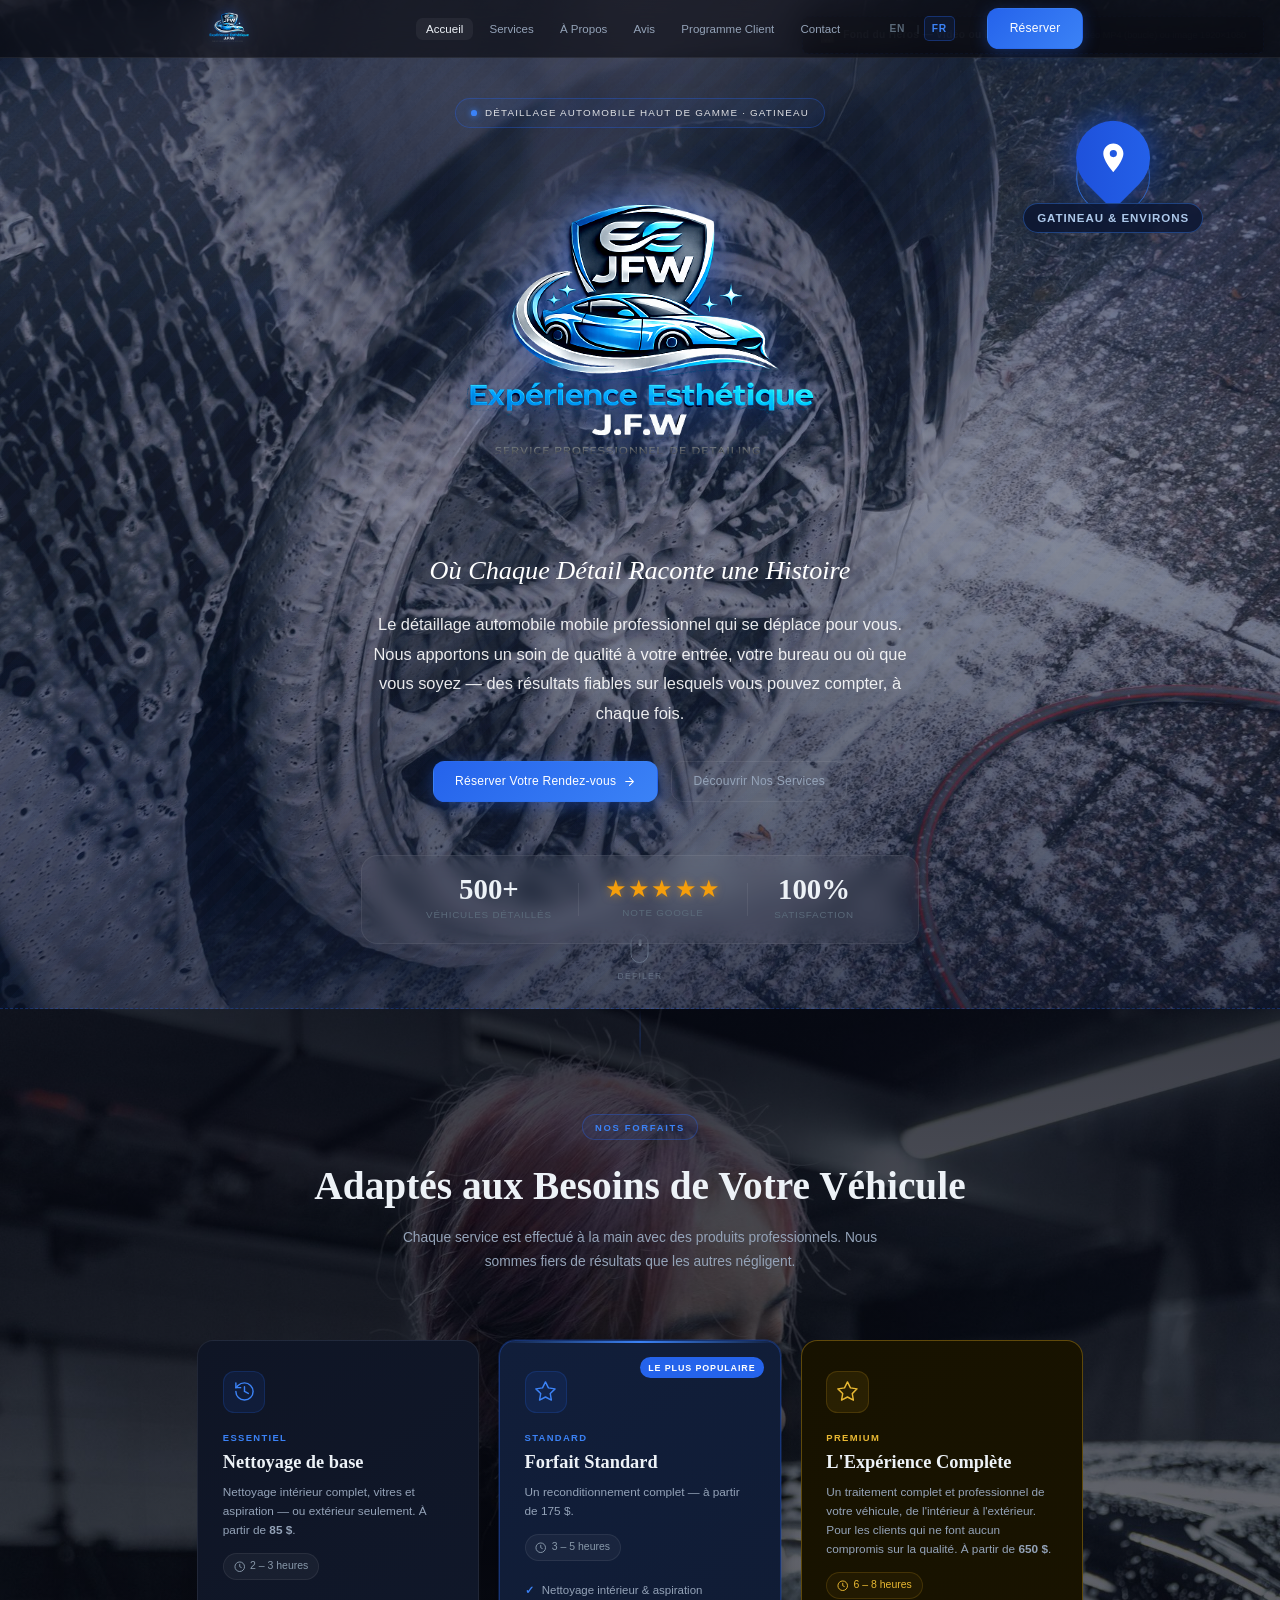
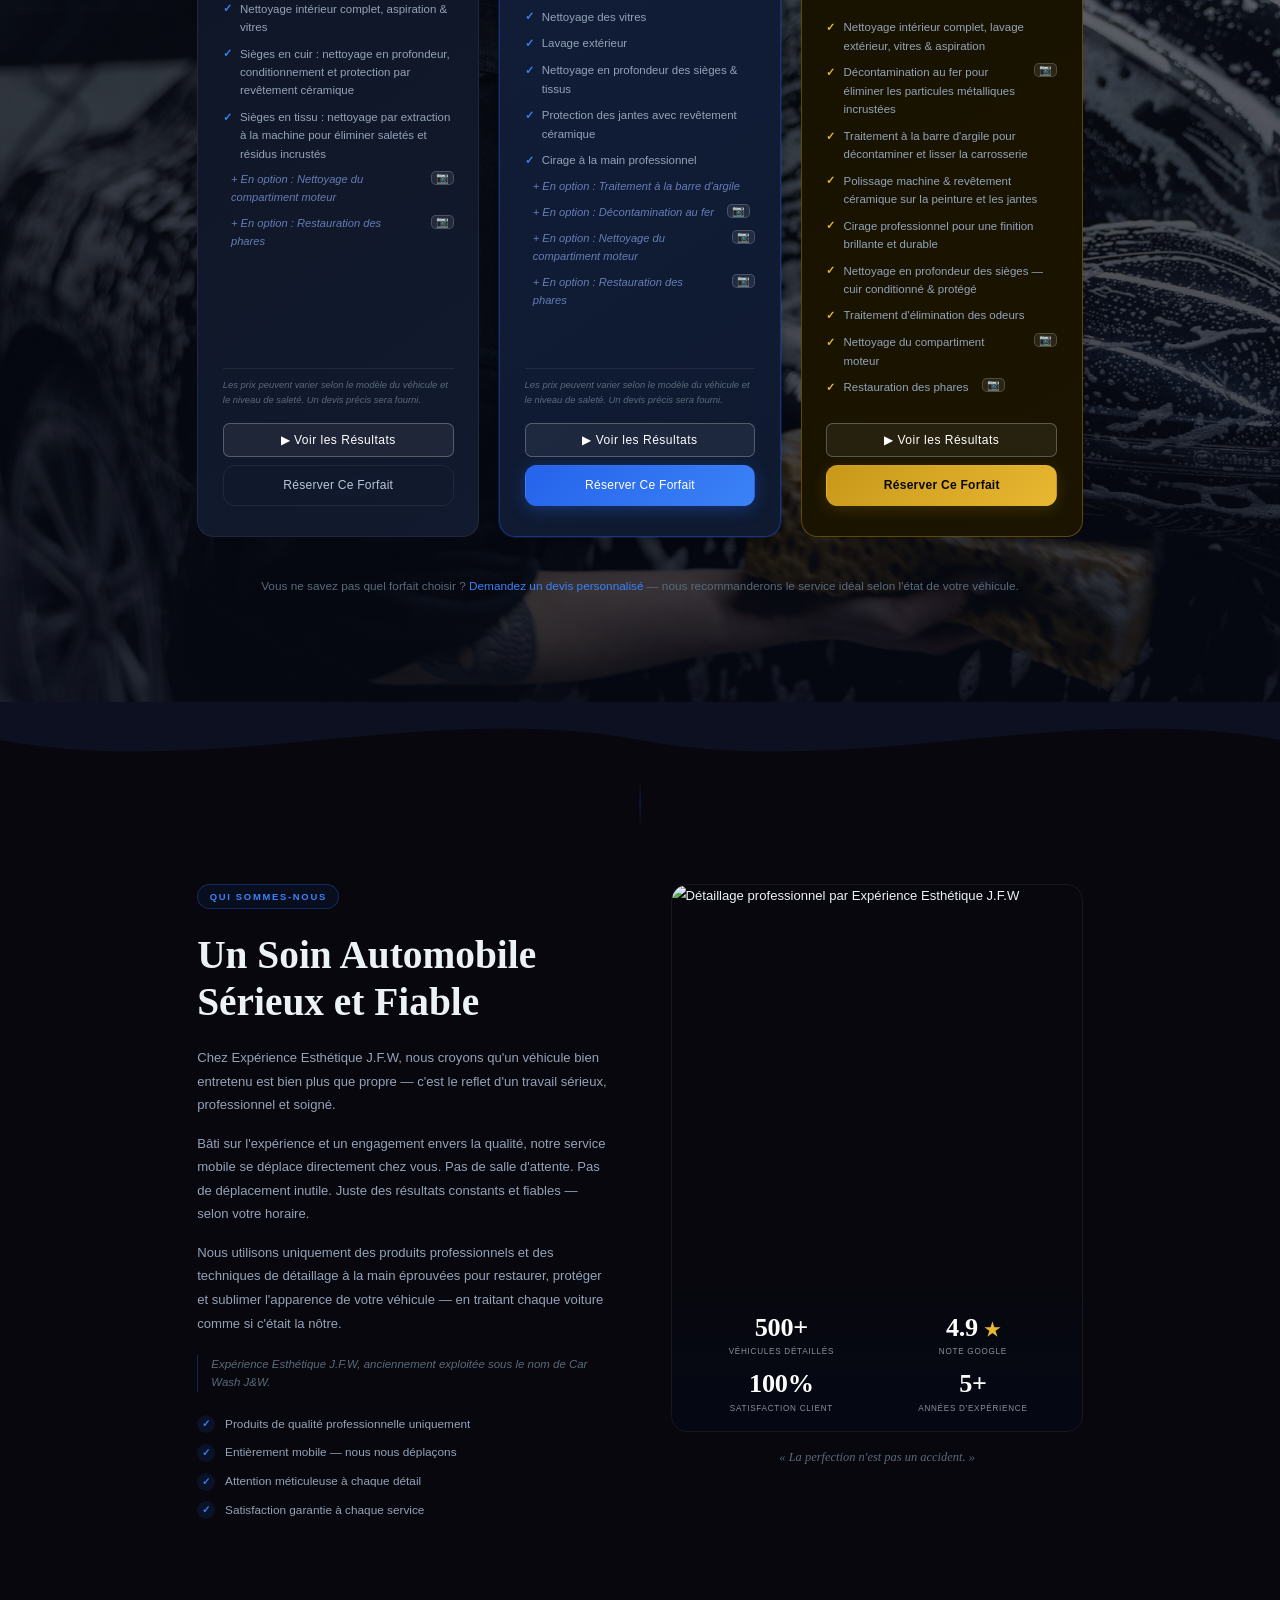
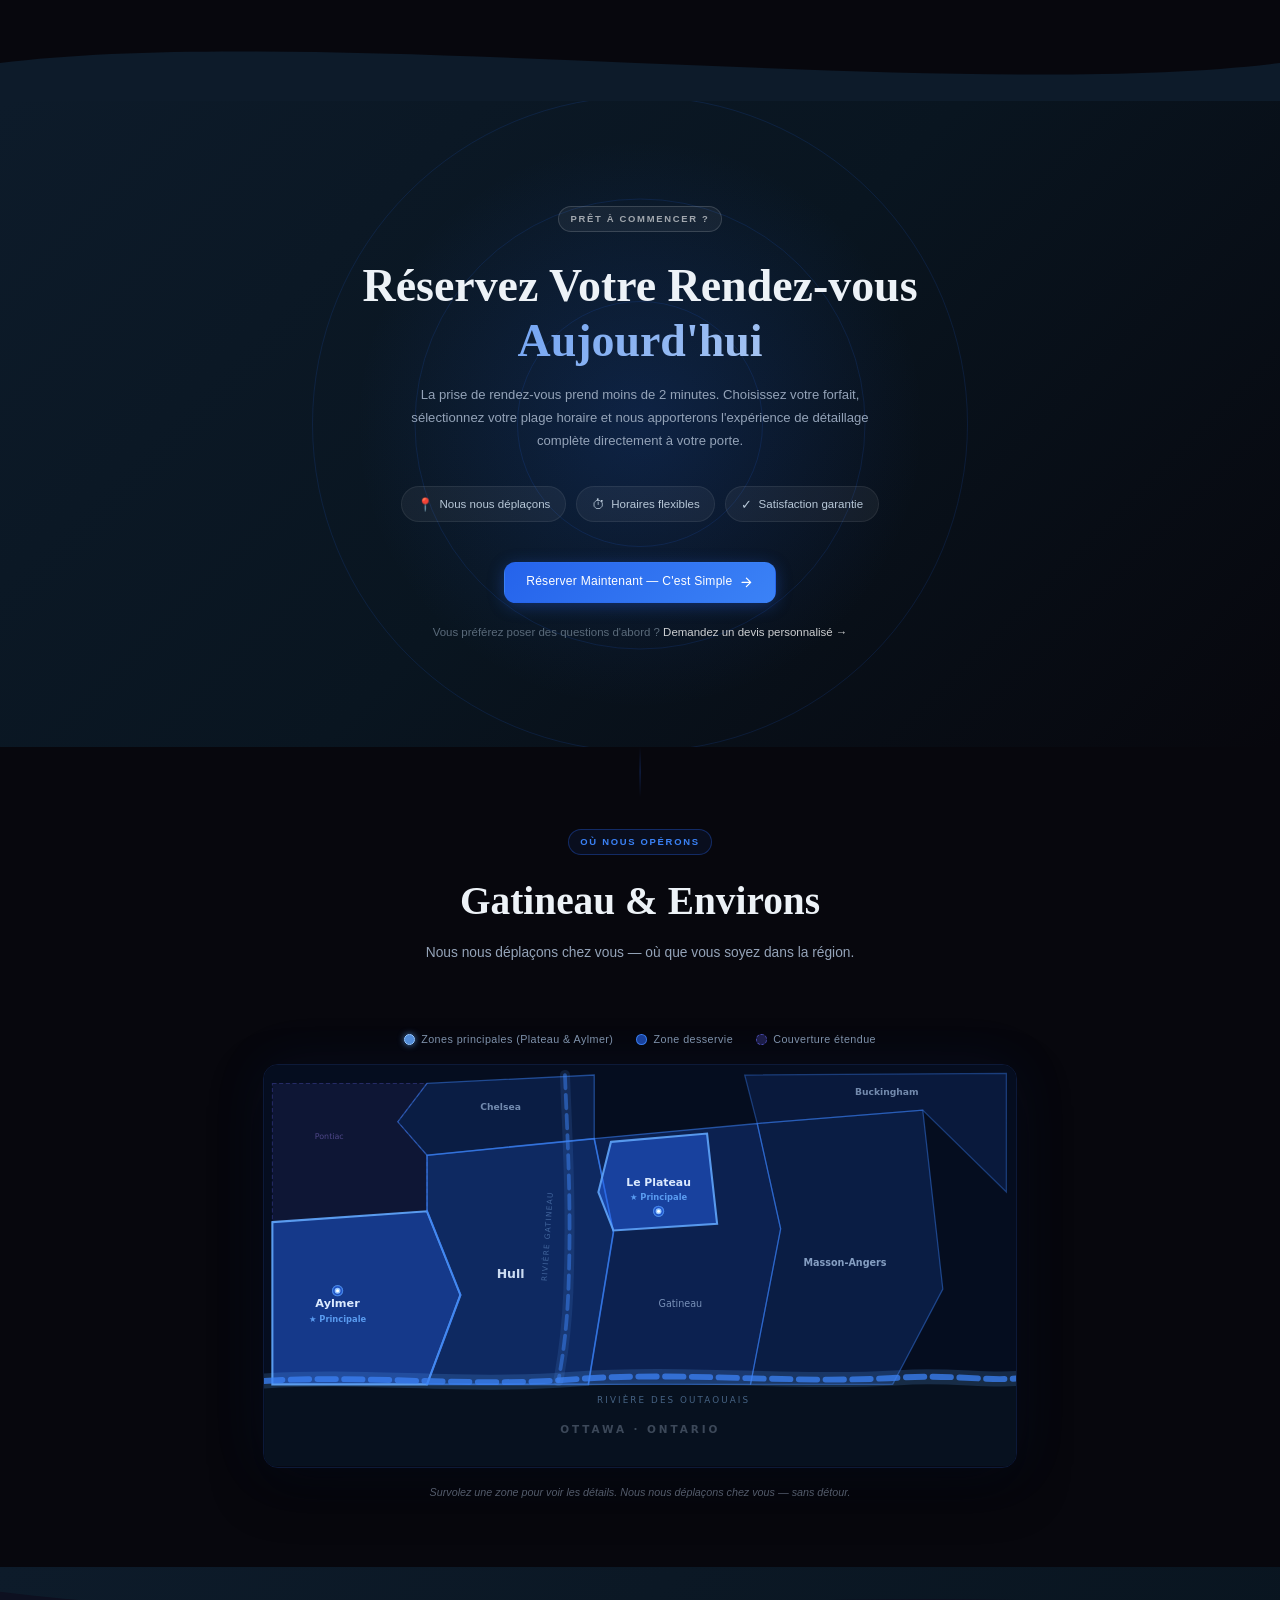
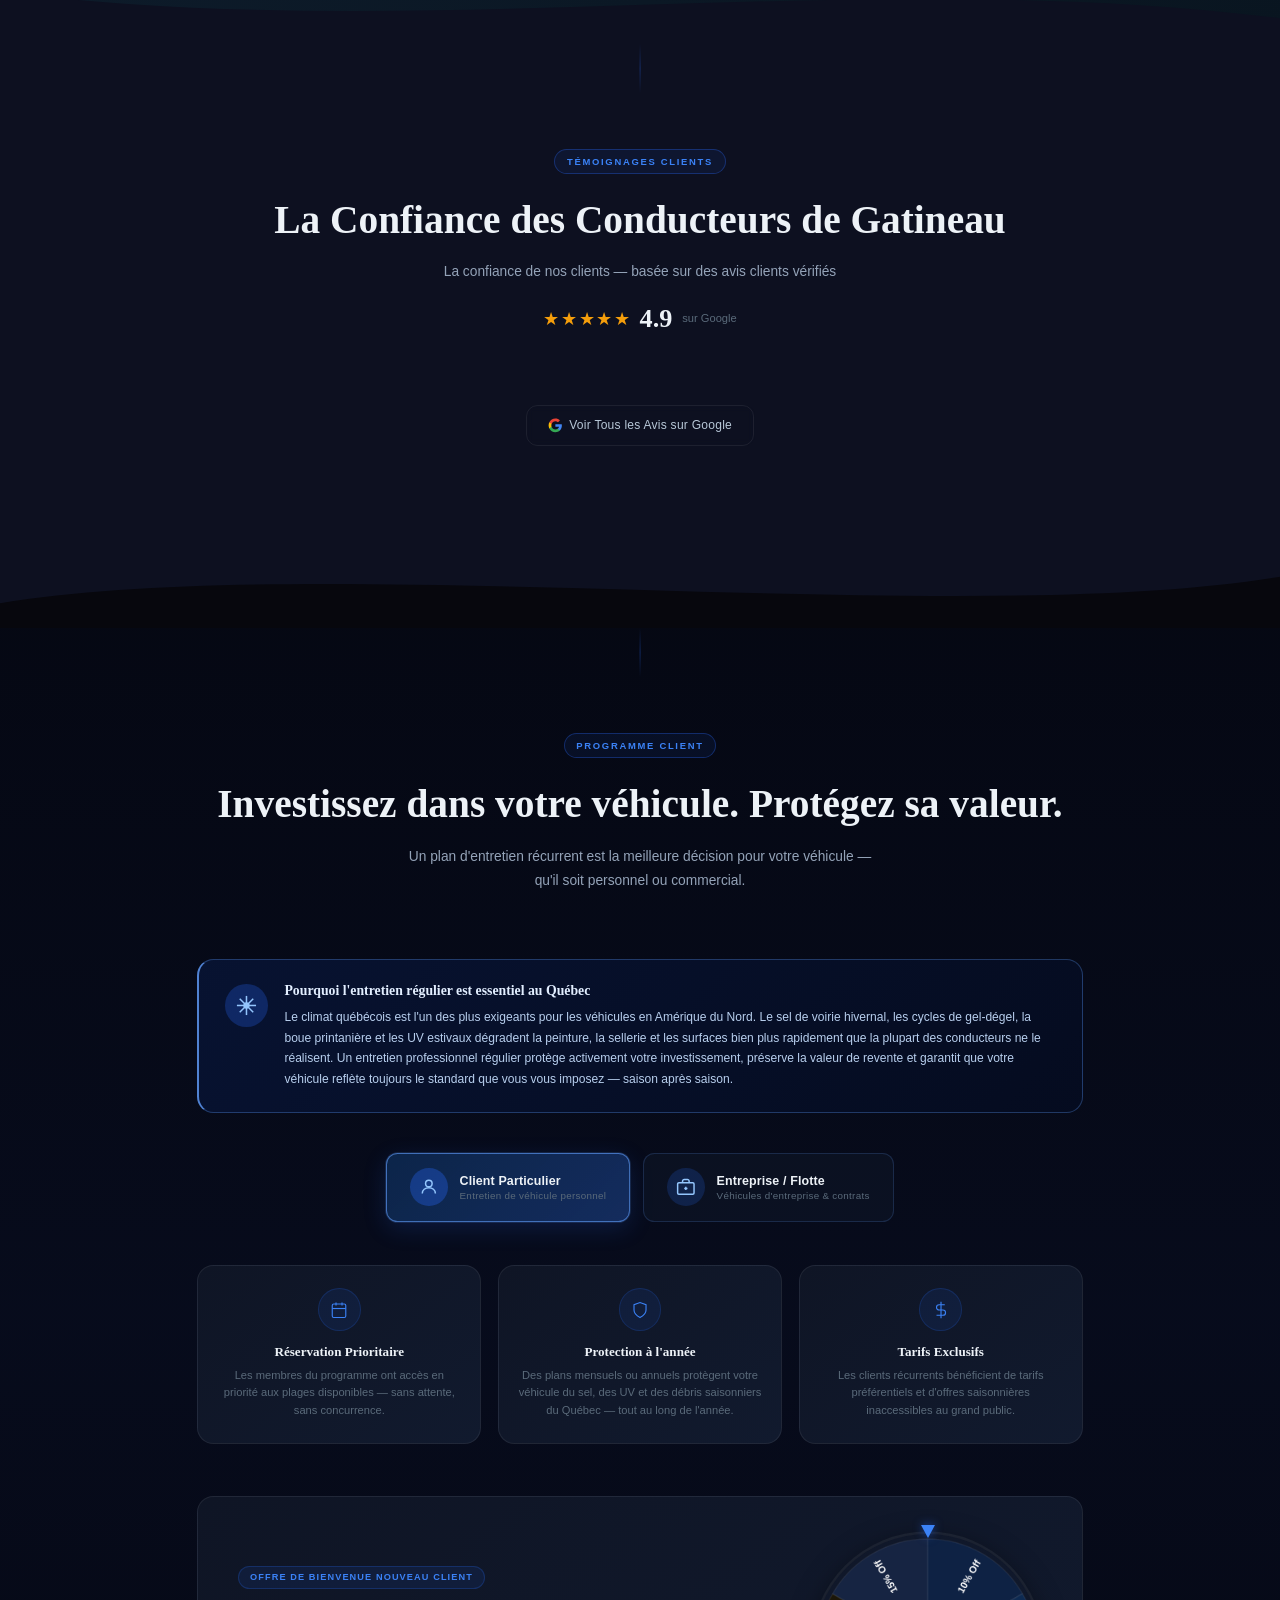
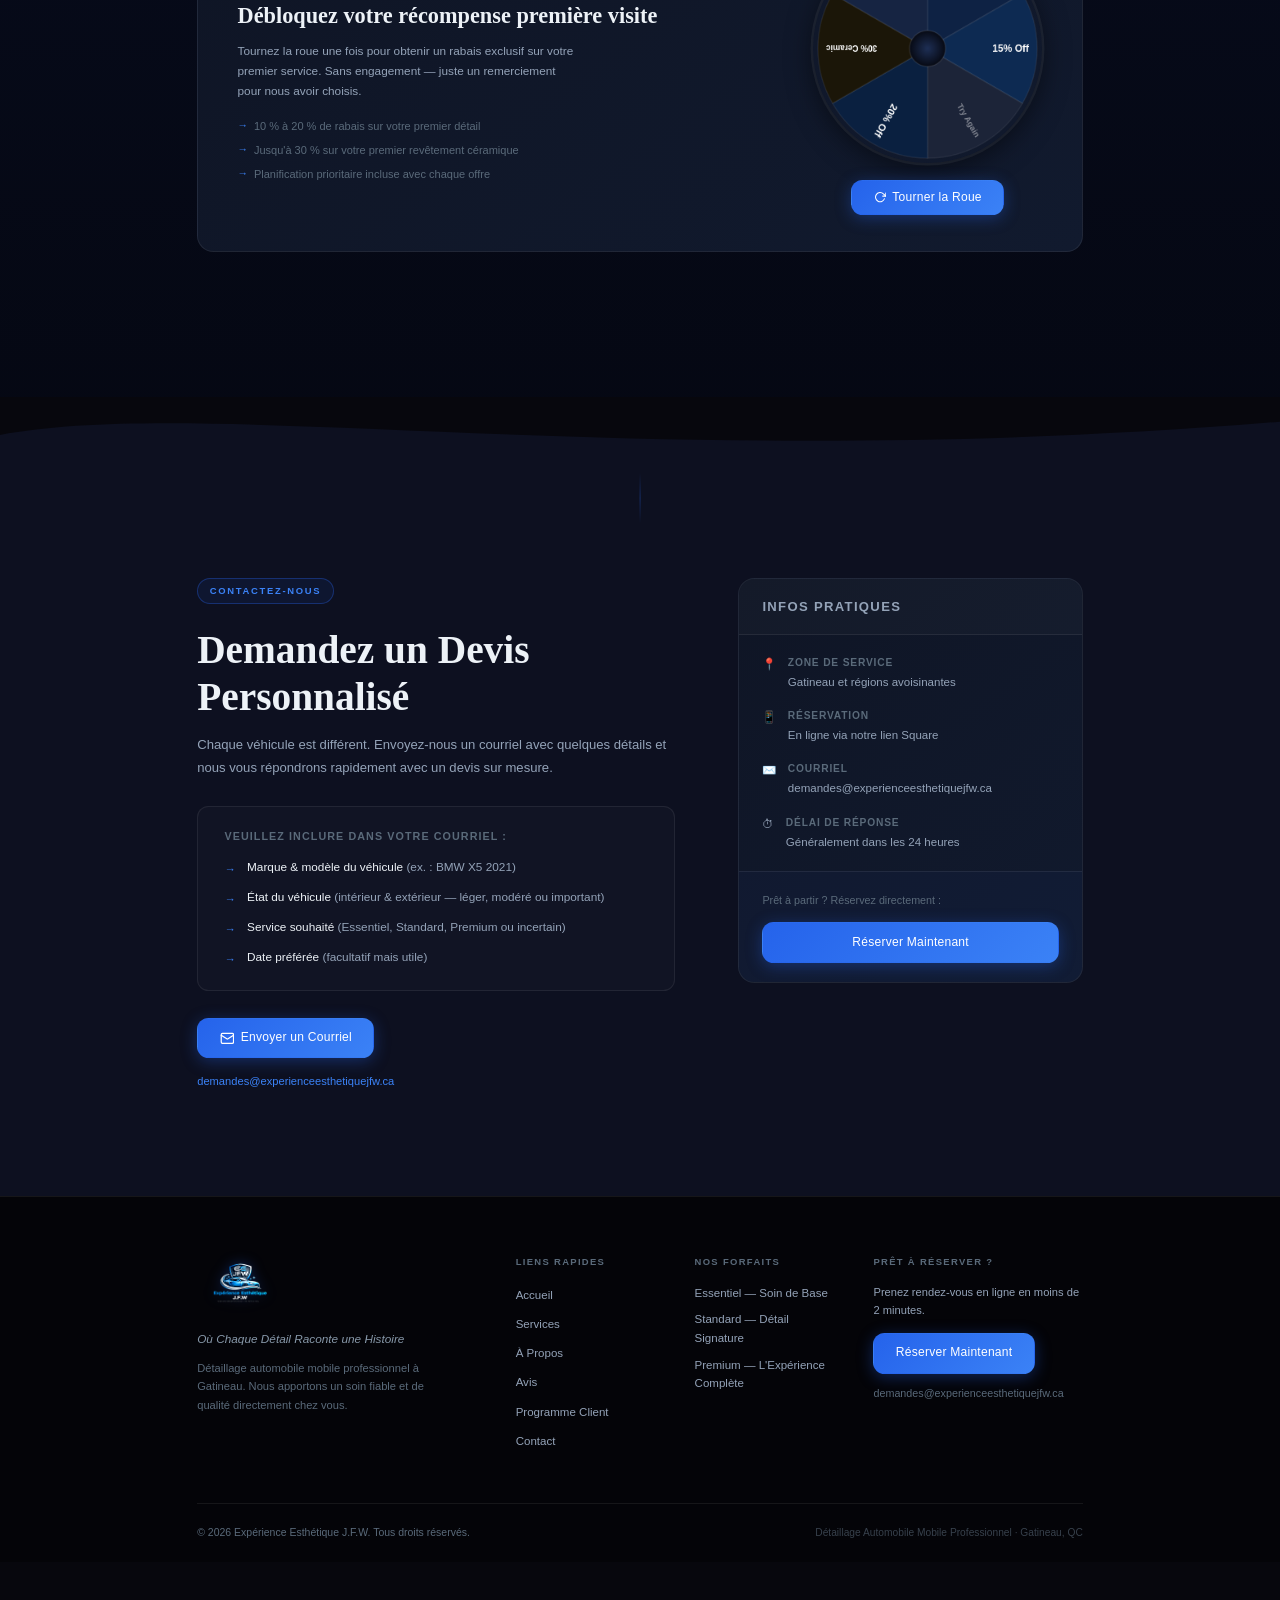
==== fr.html @ 49239dad "Update contact email to demandes@experienceesthetiquejfw.ca + add HSTS header - Replace all instance" ====
<!DOCTYPE html>
<html lang="fr">
<head>
    <meta charset="UTF-8">
    <meta name="viewport" content="width=device-width, initial-scale=1.0">
    <meta name="description" content="Expérience Esthétique J.F.W — Détaillage automobile mobile professionnel à Gatineau. Des services de qualité qui apportent un soin attentif et fiable directement à votre porte.">
    <meta name="keywords" content="détaillage auto, détaillage mobile, détaillage automobile professionnel, Gatineau, lave-auto, revêtement céramique, correction de peinture">
    <meta name="author" content="Expérience Esthétique J.F.W">
    <meta property="og:title" content="Expérience Esthétique J.F.W | Détaillage Automobile Mobile Professionnel">
    <meta property="og:description" content="Détaillage automobile mobile professionnel qui se déplace pour vous. Un soin fiable et de qualité à Gatineau — la confiance de vos voisins.">
    <meta property="og:type" content="website">
    <meta property="og:locale" content="fr_CA">
    <title>Expérience Esthétique J.F.W | Détaillage Automobile Mobile Professionnel</title>
    <meta http-equiv="Content-Security-Policy" content="
        default-src 'self';
        script-src 'self';
        style-src 'self' 'unsafe-inline' https://fonts.googleapis.com;
        font-src 'self' https://fonts.gstatic.com;
        img-src 'self' https://images.pexels.com data: blob:;
        media-src 'none';
        connect-src 'none';
        frame-src https://iframe.mediadelivery.net;
        object-src 'none';
        base-uri 'self';
        form-action 'none';
    ">
    <link rel="preconnect" href="https://fonts.googleapis.com">
    <link rel="preconnect" href="https://fonts.gstatic.com" crossorigin>
    <link href="https://fonts.googleapis.com/css2?family=Playfair+Display:ital,wght@0,400;0,500;0,600;0,700;1,400&family=Inter:wght@300;400;500;600&display=swap" rel="stylesheet">
    <link rel="stylesheet" href="styles.css">
</head>
<body>

    <!-- ===================== NAVIGATION ===================== -->
    <nav class="navbar" id="navbar">
        <div class="nav-container">

            <a href="#accueil" class="nav-logo" aria-label="Expérience Esthétique J.F.W — Accueil">
                <img src="logo.png" alt="Logo Expérience Esthétique J.F.W" class="nav-logo-img" />
            </a>

            <ul class="nav-links" id="navLinks" role="navigation" aria-label="Navigation principale">
                <li><a href="#accueil">Accueil</a></li>
                <li><a href="#services">Services</a></li>
                <li><a href="#apropos">À Propos</a></li>
                <li><a href="#avis">Avis</a></li>
                <li><a href="#recompenses">Programme Client</a></li>
                <li><a href="#contact">Contact</a></li>
            </ul>

            <!-- Language Switcher -->
            <div class="lang-switcher">
                <a href="index.html" class="lang-btn">EN</a>
                <span class="lang-divider">|</span>
                <a href="fr.html" class="lang-btn lang-btn--active">FR</a>
            </div>

            <a href="https://book.squareup.com/appointments/rt2mwcl48owbr6/location/LXNHQYMYA4GEH"
               target="_blank" rel="noopener noreferrer"
               class="btn btn-primary btn-sm nav-book-btn">Réserver</a>

            <button class="nav-toggle" id="navToggle" aria-label="Ouvrir le menu" aria-expanded="false">
                <span class="hamburger-line"></span>
                <span class="hamburger-line"></span>
                <span class="hamburger-line"></span>
            </button>
        </div>

        <div class="mobile-menu" id="mobileMenu" aria-hidden="true">
            <ul>
                <li><a href="#accueil" class="mobile-link">Accueil</a></li>
                <li><a href="#services" class="mobile-link">Services</a></li>
                <li><a href="#apropos" class="mobile-link">À Propos</a></li>
                <li><a href="#avis" class="mobile-link">Avis</a></li>
                <li><a href="#recompenses" class="mobile-link">Programme Client</a></li>
                <li><a href="#contact" class="mobile-link">Contact</a></li>
            </ul>
            <div class="mobile-lang">
                <a href="index.html" class="lang-btn">EN</a>
                <span class="lang-divider">|</span>
                <a href="fr.html" class="lang-btn lang-btn--active">FR</a>
            </div>
            <a href="https://book.squareup.com/appointments/rt2mwcl48owbr6/location/LXNHQYMYA4GEH"
               target="_blank" rel="noopener noreferrer"
               class="btn btn-primary mobile-book-btn">Réserver Maintenant</a>
        </div>
    </nav>


    <!-- ===================== HERO ===================== -->
    <section id="accueil" class="hero" aria-label="Section principale">

        <div class="hero-bg" aria-hidden="true">
            <video class="hero-video-bg" autoplay muted loop playsinline>
                <source src="background.MOV" type="video/mp4">
            </video>
            <div class="hero-video-overlay"></div>
            <div class="hero-glow hero-glow-1"></div>
            <div class="hero-glow hero-glow-2"></div>
            <div class="water-caustic"></div>
        </div>

        <!-- Bulles d'avis flottantes dans les coins du héros -->
        <div class="review-bubbles-arena" id="reviewBubblesArena" aria-hidden="true"></div>

        <!-- Épingle de localisation interactive — zone de service -->
        <a href="#zone-service" class="hero-location-pin" aria-label="Voir notre zone de service">
            <div class="pin-pulse-ring pin-pulse-1"></div>
            <div class="pin-pulse-ring pin-pulse-2"></div>
            <div class="pin-body">
                <svg xmlns="http://www.w3.org/2000/svg" viewBox="0 0 24 24" fill="currentColor" aria-hidden="true">
                    <path d="M12 2C8.13 2 5 5.13 5 9c0 5.25 7 13 7 13s7-7.75 7-13c0-3.87-3.13-7-7-7zm0 9.5A2.5 2.5 0 1 1 12 6.5a2.5 2.5 0 0 1 0 5z"/>
                </svg>
            </div>
            <div class="pin-label">Gatineau &amp; environs</div>
        </a>

        <div class="hero-content container">

            <div class="hero-badge animate-fade-up" data-delay="0">
                <span class="badge-pulse"></span>
                Détaillage Automobile Haut de Gamme · Gatineau
            </div>

            <div class="hero-logo animate-fade-up" data-delay="50">
                <img src="logo.png" alt="Expérience Esthétique J.F.W" class="hero-logo-img" />
            </div>

            <p class="hero-tagline animate-fade-up" data-delay="200">
                Où Chaque Détail Raconte une Histoire
            </p>

            <p class="hero-description animate-fade-up" data-delay="300">
                Le détaillage automobile mobile professionnel qui se déplace pour vous. Nous apportons
                un soin de qualité à votre entrée, votre bureau ou où que vous soyez —
                des résultats fiables sur lesquels vous pouvez compter, à chaque fois.
            </p>

            <div class="hero-actions animate-fade-up" data-delay="400">
                <a href="https://book.squareup.com/appointments/rt2mwcl48owbr6/location/LXNHQYMYA4GEH"
                   target="_blank" rel="noopener noreferrer"
                   class="btn btn-primary btn-lg ripple-btn">
                    Réserver Votre Rendez-vous
                    <svg class="btn-icon" xmlns="http://www.w3.org/2000/svg" width="16" height="16" viewBox="0 0 24 24" fill="none" stroke="currentColor" stroke-width="2" stroke-linecap="round" stroke-linejoin="round" aria-hidden="true"><path d="M5 12h14M12 5l7 7-7 7"/></svg>
                </a>
                <a href="#services" class="btn btn-ghost btn-lg">Découvrir Nos Services</a>
            </div>

            <div class="hero-stats">
                <div class="stat-item">
                    <span class="stat-number">500+</span>
                    <span class="stat-label">Véhicules Détaillés</span>
                </div>
                <div class="stat-divider" aria-hidden="true"></div>
                <div class="stat-item">
                    <span class="stat-stars-row" aria-label="5 étoiles sur 5">★★★★★</span>
                    <span class="stat-label">Note Google</span>
                </div>
                <div class="stat-divider" aria-hidden="true"></div>
                <div class="stat-item">
                    <span class="stat-number">100%</span>
                    <span class="stat-label">Satisfaction</span>
                </div>
            </div>
        </div>

        <!-- EMPLACEMENT MÉDIA 1 — Vidéo / Image de fond du héros -->
        <div class="media-slot media-slot--hero-bg">
            <div class="media-slot-inner">
                <span class="ms-icon">🎬</span>
                <span class="ms-title">Fond du Héros — Vidéo ou Photo</span>
                <span class="ms-spec">Plein écran · Vidéo MP4 (boucle) ou image 1920×1080</span>
                <span class="ms-hint">S'affichera derrière le logo et le texte avec un voile sombre</span>
            </div>
        </div>

        <div class="hero-waves" aria-hidden="true">
            <div class="wave wave-back"></div>
            <div class="wave wave-mid"></div>
            <div class="wave wave-front"></div>
        </div>

        <div class="scroll-indicator" aria-hidden="true">
            <div class="scroll-mouse"><div class="scroll-wheel"></div></div>
            <span class="scroll-label">Défiler</span>
        </div>
    </section>


    <!-- ===================== SERVICES ===================== -->
    <section id="services" class="section services" aria-label="Forfaits de services">

        <div class="container">

            <div class="section-header scroll-reveal">
                <span class="section-label">Nos Forfaits</span>
                <h2 class="section-title">Adaptés aux Besoins de Votre Véhicule</h2>
                <p class="section-subtitle">
                    Chaque service est effectué à la main avec des produits professionnels.
                    Nous sommes fiers de résultats que les autres négligent.
                </p>
            </div>

            <div class="services-grid">

                <!-- ESSENTIEL -->
                <article class="service-card scroll-reveal" data-delay="0">
                    <div class="card-water-shimmer" aria-hidden="true"></div>
                    <div class="card-icon">
                        <svg xmlns="http://www.w3.org/2000/svg" width="28" height="28" viewBox="0 0 24 24" fill="none" stroke="currentColor" stroke-width="1.5" stroke-linecap="round" stroke-linejoin="round"><path d="M3 12a9 9 0 1 0 9-9 9.75 9.75 0 0 0-6.74 2.74L3 8"/><path d="M3 3v5h5"/><path d="M12 7v5l4 2"/></svg>
                    </div>
                    <div class="card-tier">Essentiel</div>
                    <h3 class="card-title">Nettoyage de base</h3>
                    <p class="card-description">Nettoyage intérieur complet, vitres et aspiration — ou extérieur seulement. À partir de <strong>85 $</strong>.</p>
                    <div class="card-time">
                        <svg xmlns="http://www.w3.org/2000/svg" width="14" height="14" viewBox="0 0 24 24" fill="none" stroke="currentColor" stroke-width="2"><circle cx="12" cy="12" r="10"/><polyline points="12,6 12,12 16,14"/></svg>
                        2 – 3 heures
                    </div>
                    <ul class="card-features">
                        <li>Nettoyage intérieur complet, aspiration &amp; vitres</li>
                        <li>Sièges en cuir : nettoyage en profondeur, conditionnement et protection par revêtement céramique</li>
                        <li>Sièges en tissu : nettoyage par extraction à la machine pour éliminer saletés et résidus incrustés</li>
                        <li class="optional">+ En option : Nettoyage du compartiment moteur <button class="result-peek" data-video="engine bay file.mp4" title="Voir le résultat">&#128247;</button></li>
                        <li class="optional">+ En option : Restauration des phares <button class="result-peek" data-video="headlights.mp4" title="Voir le résultat">&#128247;</button></li>
                    </ul>
                    <p class="card-price-note">Les prix peuvent varier selon le modèle du véhicule et le niveau de saleté. Un devis précis sera fourni.</p>
                    <button class="btn btn-watch btn-full" data-video="0412.mp4">&#9654; Voir les Résultats</button>
                    <a href="https://book.squareup.com/appointments/rt2mwcl48owbr6/location/LXNHQYMYA4GEH/services/PVGIYXN5BGNXJH3NQAIAIZFD"
                       target="_blank" rel="noopener noreferrer"
                       class="btn btn-outline btn-full ripple-btn">Réserver Ce Forfait</a>
                </article>

                <!-- SIGNATURE (vedette) -->
                <article class="service-card service-card--featured scroll-reveal" data-delay="100">
                    <div class="card-water-shimmer" aria-hidden="true"></div>
                    <div class="card-badge">Le Plus Populaire</div>
                    <div class="card-icon">
                        <svg xmlns="http://www.w3.org/2000/svg" width="28" height="28" viewBox="0 0 24 24" fill="none" stroke="currentColor" stroke-width="1.5" stroke-linecap="round" stroke-linejoin="round"><polygon points="12,2 15.09,8.26 22,9.27 17,14.14 18.18,21.02 12,17.77 5.82,21.02 7,14.14 2,9.27 8.91,8.26"/></svg>
                    </div>
                    <div class="card-tier">Standard</div>
                    <h3 class="card-title">Forfait Standard</h3>
                    <p class="card-description">Un reconditionnement complet — à partir de 175 $.</p>
                    <div class="card-time">
                        <svg xmlns="http://www.w3.org/2000/svg" width="14" height="14" viewBox="0 0 24 24" fill="none" stroke="currentColor" stroke-width="2"><circle cx="12" cy="12" r="10"/><polyline points="12,6 12,12 16,14"/></svg>
                        3 – 5 heures
                    </div>
                    <ul class="card-features">
                        <li>Nettoyage intérieur &amp; aspiration</li>
                        <li>Nettoyage des vitres</li>
                        <li>Lavage extérieur</li>
                        <li>Nettoyage en profondeur des sièges &amp; tissus</li>
                        <li>Protection des jantes avec revêtement céramique</li>
                        <li>Cirage à la main professionnel</li>
                        <li class="optional">+ En option : Traitement à la barre d'argile</li>
                        <li class="optional">+ En option : Décontamination au fer <button class="result-peek" data-video="iron decontamination .mp4" title="Voir le résultat">&#128247;</button></li>
                        <li class="optional">+ En option : Nettoyage du compartiment moteur <button class="result-peek" data-video="engine bay file.mp4" title="Voir le résultat">&#128247;</button></li>
                        <li class="optional">+ En option : Restauration des phares <button class="result-peek" data-video="headlights.mp4" title="Voir le résultat">&#128247;</button></li>
                    </ul>
                    <p class="card-price-note">Les prix peuvent varier selon le modèle du véhicule et le niveau de saleté. Un devis précis sera fourni.</p>
                    <button class="btn btn-watch btn-full" data-video="standard package.mov">&#9654; Voir les Résultats</button>
                    <a href="https://book.squareup.com/appointments/rt2mwcl48owbr6/location/LXNHQYMYA4GEH/services/YRAMB7QCHBLBIU35DCFCDO5L"
                       target="_blank" rel="noopener noreferrer"
                       class="btn btn-primary btn-full ripple-btn">Réserver Ce Forfait</a>
                </article>

                <!-- PREMIUM -->
                <article class="service-card service-card--premium scroll-reveal" data-delay="200">
                    <div class="card-water-shimmer card-water-shimmer--gold" aria-hidden="true"></div>
                    <div class="card-icon">
                        <svg xmlns="http://www.w3.org/2000/svg" width="28" height="28" viewBox="0 0 24 24" fill="none" stroke="currentColor" stroke-width="1.5" stroke-linecap="round" stroke-linejoin="round"><path d="M12 2l3.09 6.26L22 9.27l-5 4.97 1.18 6.88L12 17.77l-6.18 3.25L7 14.14 2 9.27l6.91-1.01L12 2z"/></svg>
                    </div>
                    <div class="card-tier card-tier--gold">Premium</div>
                    <h3 class="card-title">L'Expérience Complète</h3>
                    <p class="card-description">Un traitement complet et professionnel de votre véhicule, de l'intérieur à l'extérieur. Pour les clients qui ne font aucun compromis sur la qualité. À partir de <strong>650 $</strong>.</p>
                    <div class="card-time card-time--gold">
                        <svg xmlns="http://www.w3.org/2000/svg" width="14" height="14" viewBox="0 0 24 24" fill="none" stroke="currentColor" stroke-width="2"><circle cx="12" cy="12" r="10"/><polyline points="12,6 12,12 16,14"/></svg>
                        6 – 8 heures
                    </div>
                    <ul class="card-features">
                        <li>Nettoyage intérieur complet, lavage extérieur, vitres &amp; aspiration</li>
                        <li>Décontamination au fer pour éliminer les particules métalliques incrustées <button class="result-peek" data-video="iron decontamination .mp4" title="Voir le résultat">&#128247;</button></li>
                        <li>Traitement à la barre d'argile pour décontaminer et lisser la carrosserie</li>
                        <li>Polissage machine &amp; revêtement céramique sur la peinture et les jantes</li>
                        <li>Cirage professionnel pour une finition brillante et durable</li>
                        <li>Nettoyage en profondeur des sièges — cuir conditionné &amp; protégé</li>
                        <li>Traitement d'élimination des odeurs</li>
                        <li>Nettoyage du compartiment moteur <button class="result-peek" data-video="engine bay file.mp4" title="Voir le résultat">&#128247;</button></li>
                        <li>Restauration des phares <button class="result-peek" data-video="headlights.mp4" title="Voir le résultat">&#128247;</button></li>
                    </ul>
                    <button class="btn btn-watch btn-full" data-video="lexperienceeee.mp4">&#9654; Voir les Résultats</button>
                    <a href="https://book.squareup.com/appointments/rt2mwcl48owbr6/location/LXNHQYMYA4GEH/services/HLJNO5US5UCK72KUVB7WBSZV"
                       target="_blank" rel="noopener noreferrer"
                       class="btn btn-gold btn-full ripple-btn">Réserver Ce Forfait</a>
                </article>

            </div>


            <p class="services-note scroll-reveal">
                Vous ne savez pas quel forfait choisir ?
                <a href="#contact" class="text-link">Demandez un devis personnalisé</a> — nous recommanderons le service idéal selon l'état de votre véhicule.
            </p>
        </div>
    </section>

    <!-- Vague séparatrice -->
    <div class="wave-divider wave-divider--down" aria-hidden="true">
        <svg viewBox="0 0 1440 90" xmlns="http://www.w3.org/2000/svg" preserveAspectRatio="none">
            <path d="M0,45 C240,90 480,0 720,45 C960,90 1200,0 1440,45 L1440,90 L0,90 Z" fill="#07070d"/>
        </svg>
    </div>


    <!-- ===================== À PROPOS ===================== -->
    <section id="apropos" class="section about" aria-label="À propos">
        <div class="container">
            <div class="about-grid">

                <div class="about-content scroll-reveal">
                    <span class="section-label">Qui Sommes-Nous</span>
                    <h2 class="section-title about-title">Un Soin Automobile Sérieux et Fiable</h2>
                    <p class="about-text">Chez Expérience Esthétique J.F.W, nous croyons qu'un véhicule bien entretenu est bien plus que propre — c'est le reflet d'un travail sérieux, professionnel et soigné.</p>
                    <p class="about-text">Bâti sur l'expérience et un engagement envers la qualité, notre service mobile se déplace directement chez vous. Pas de salle d'attente. Pas de déplacement inutile. Juste des résultats constants et fiables — selon votre horaire.</p>
                    <p class="about-text">Nous utilisons uniquement des produits professionnels et des techniques de détaillage à la main éprouvées pour restaurer, protéger et sublimer l'apparence de votre véhicule — en traitant chaque voiture comme si c'était la nôtre.</p>
                    <p class="about-rebrand">Expérience Esthétique J.F.W, anciennement exploitée sous le nom de Car Wash J&amp;W.</p>
                    <div class="about-points">
                        <div class="about-point"><span class="point-check">✓</span><span>Produits de qualité professionnelle uniquement</span></div>
                        <div class="about-point"><span class="point-check">✓</span><span>Entièrement mobile — nous nous déplaçons</span></div>
                        <div class="about-point"><span class="point-check">✓</span><span>Attention méticuleuse à chaque détail</span></div>
                        <div class="about-point"><span class="point-check">✓</span><span>Satisfaction garantie à chaque service</span></div>
                    </div>
                </div>

                <div class="about-visual scroll-reveal" data-delay="150">
                    <!-- Photo avec statistiques en surimpression -->
                    <div class="about-photo-frame">
                        <img src="audi-fixed.jpg" alt="Détaillage professionnel par Expérience Esthétique J.F.W" loading="lazy">
                        <div class="about-stats-overlay">
                            <div class="about-stat-chip">
                                <span class="chip-number">500+</span>
                                <span class="chip-label">Véhicules Détaillés</span>
                            </div>
                            <div class="about-stat-chip">
                                <span class="chip-number">4.9 <span class="chip-star">★</span></span>
                                <span class="chip-label">Note Google</span>
                            </div>
                            <div class="about-stat-chip">
                                <span class="chip-number">100%</span>
                                <span class="chip-label">Satisfaction Client</span>
                            </div>
                            <div class="about-stat-chip">
                                <span class="chip-number">5+</span>
                                <span class="chip-label">Années d'Expérience</span>
                            </div>
                        </div>
                    </div>
                    <p class="about-photo-quote">« La perfection n'est pas un accident. »</p>
                </div>

            </div>
        </div>
    </section>


    <!-- Vague séparatrice -->
    <div class="wave-divider wave-divider--up" aria-hidden="true">
        <svg viewBox="0 0 1440 90" xmlns="http://www.w3.org/2000/svg" preserveAspectRatio="none">
            <path d="M0,45 C360,0 1080,90 1440,45 L1440,90 L0,90 Z" fill="#0d1b2a"/>
        </svg>
    </div>


    <!-- ===================== RÉSERVATION ===================== -->
    <section id="reservation" class="section booking" aria-label="Réserver un rendez-vous">
        <div class="booking-bg" aria-hidden="true">
            <div class="booking-glow"></div>
            <div class="booking-ripple booking-ripple-1"></div>
            <div class="booking-ripple booking-ripple-2"></div>
            <div class="booking-ripple booking-ripple-3"></div>
        </div>
        <div class="container booking-content scroll-reveal">
            <span class="section-label section-label--light">Prêt à Commencer ?</span>
            <h2 class="booking-title">
                Réservez Votre Rendez-vous
                <span class="title-accent-block">Aujourd'hui</span>
            </h2>
            <p class="booking-description">
                La prise de rendez-vous prend moins de 2 minutes. Choisissez votre forfait,
                sélectionnez votre plage horaire et nous apporterons l'expérience de détaillage
                complète directement à votre porte.
            </p>
            <div class="booking-features">
                <div class="booking-feature"><span class="booking-feature-icon">📍</span><span>Nous nous déplaçons</span></div>
                <div class="booking-feature"><span class="booking-feature-icon">⏱</span><span>Horaires flexibles</span></div>
                <div class="booking-feature"><span class="booking-feature-icon">✓</span><span>Satisfaction garantie</span></div>
            </div>
            <a href="https://book.squareup.com/appointments/rt2mwcl48owbr6/location/LXNHQYMYA4GEH"
               target="_blank" rel="noopener noreferrer"
               class="btn btn-primary btn-xl booking-main-btn ripple-btn">
                Réserver Maintenant — C'est Simple
                <svg class="btn-icon" xmlns="http://www.w3.org/2000/svg" width="18" height="18" viewBox="0 0 24 24" fill="none" stroke="currentColor" stroke-width="2" stroke-linecap="round" stroke-linejoin="round"><path d="M5 12h14M12 5l7 7-7 7"/></svg>
            </a>
            <p class="booking-sub">
                Vous préférez poser des questions d'abord ?
                <a href="#contact" class="text-link text-link--light">Demandez un devis personnalisé →</a>
            </p>
        </div>
    </section>

    <!-- ===================== ZONE DE SERVICE — CARTE ===================== -->
    <section id="zone-service" class="section service-area-section" aria-label="Zone de service">
        <div class="container">
            <div class="section-header scroll-reveal">
                <span class="section-label">Où Nous Opérons</span>
                <h2 class="section-title">Gatineau &amp; Environs</h2>
                <p class="section-subtitle">Nous nous déplaçons chez vous — où que vous soyez dans la région.</p>
            </div>
            <div class="map-wrapper scroll-reveal">
                <div class="map-legend">
                    <div class="legend-item"><span class="legend-dot legend-dot--primary"></span>Zones principales (Plateau &amp; Aylmer)</div>
                    <div class="legend-item"><span class="legend-dot"></span>Zone desservie</div>
                    <div class="legend-item"><span class="legend-dot legend-dot--extended"></span>Couverture étendue</div>
                </div>
                <svg id="serviceMap" viewBox="0 0 900 480" xmlns="http://www.w3.org/2000/svg" role="img" aria-label="Carte interactive de la zone de service Gatineau">

                    <rect width="900" height="480" fill="#050d1f"/>
                    <path d="M 0,382 L 900,374 L 900,480 L 0,480 Z" fill="#081220" opacity="0.8"/>

                    <polygon points="10,22 195,22 160,68 195,108 195,175 10,188"
                        class="map-region map-region--extended" data-name="Pontiac"
                        fill="rgba(99,102,241,0.10)" stroke="rgba(99,102,241,0.30)" stroke-width="1.2" stroke-dasharray="5,3"/>

                    <polygon points="195,22 395,12 395,88 195,108 160,68"
                        class="map-region" data-name="Chelsea"
                        fill="rgba(37,99,235,0.18)" stroke="rgba(59,130,246,0.5)" stroke-width="1.5"/>

                    <polygon points="10,188 195,175 235,275 195,382 10,382"
                        class="map-region map-region--primary" data-name="Aylmer"
                        fill="rgba(37,99,235,0.52)" stroke="rgba(96,165,250,0.92)" stroke-width="2.5"/>

                    <polygon points="195,108 395,88 418,200 388,382 195,382 235,275 195,175"
                        class="map-region" data-name="Hull"
                        fill="rgba(37,99,235,0.32)" stroke="rgba(59,130,246,0.7)" stroke-width="2"/>

                    <polygon points="395,88 590,70 618,196 582,382 388,382 418,200"
                        class="map-region" data-name="Gatineau"
                        fill="rgba(37,99,235,0.24)" stroke="rgba(59,130,246,0.55)" stroke-width="1.5"/>

                    <!-- Le Plateau — ZONE PRINCIPALE (superposée sur le secteur Gatineau) -->
                    <polygon points="415,92 530,82 542,190 418,198 400,152"
                        class="map-region map-region--primary" data-name="Le Plateau"
                        fill="rgba(37,99,235,0.50)" stroke="rgba(96,165,250,0.90)" stroke-width="2.5"/>

                    <polygon points="590,70 788,54 812,268 752,382 582,382 618,196"
                        class="map-region" data-name="Masson-Angers"
                        fill="rgba(37,99,235,0.18)" stroke="rgba(59,130,246,0.45)" stroke-width="1.5"/>

                    <polygon points="575,12 888,10 888,152 788,54 590,70 575,12"
                        class="map-region" data-name="Buckingham"
                        fill="rgba(37,99,235,0.14)" stroke="rgba(59,130,246,0.38)" stroke-width="1.5"/>

                    <path d="M 0,378 C 120,370 240,386 370,376 C 500,366 630,382 760,374 C 820,370 860,378 900,375"
                        fill="none" stroke="rgba(96,165,250,0.18)" stroke-width="18" stroke-linecap="round"/>
                    <path class="map-river"
                        d="M 0,378 C 120,370 240,386 370,376 C 500,366 630,382 760,374 C 820,370 860,378 900,375"
                        fill="none" stroke="rgba(59,130,246,0.75)" stroke-width="7" stroke-linecap="round"/>

                    <path d="M 360,12 C 363,90 368,170 364,272 C 362,318 357,352 352,378"
                        fill="none" stroke="rgba(96,165,250,0.12)" stroke-width="12" stroke-linecap="round"/>
                    <path class="map-river-v"
                        d="M 360,12 C 363,90 368,170 364,272 C 362,318 357,352 352,378"
                        fill="none" stroke="rgba(59,130,246,0.5)" stroke-width="4.5" stroke-linecap="round"/>

                    <text x="490" y="404" text-anchor="middle" fill="rgba(147,197,253,0.45)" font-size="10.5" font-family="system-ui,sans-serif" letter-spacing="2.5" font-weight="500">RIVIÈRE DES OUTAOUAIS</text>
                    <text x="342" y="205" text-anchor="middle" fill="rgba(147,197,253,0.38)" font-size="9" font-family="system-ui,sans-serif" letter-spacing="1.5" transform="rotate(-86,342,205)">RIVIÈRE GATINEAU</text>
                    <text x="450" y="440" text-anchor="middle" fill="rgba(148,163,184,0.38)" font-size="12.5" font-family="system-ui,sans-serif" letter-spacing="3.5" font-weight="600">OTTAWA · ONTARIO</text>

                    <text x="88"  y="290" text-anchor="middle" fill="rgba(219,234,254,1.00)" font-size="13.5" font-family="system-ui,sans-serif" font-weight="700">Aylmer</text>
                    <text x="88"  y="308" text-anchor="middle" fill="rgba(96,165,250,0.90)"  font-size="10"   font-family="system-ui,sans-serif" font-weight="600">★ Principale</text>
                    <text x="295" y="255" text-anchor="middle" fill="rgba(219,234,254,0.92)" font-size="15"   font-family="system-ui,sans-serif" font-weight="700">Hull</text>
                    <text x="472" y="145" text-anchor="middle" fill="rgba(219,234,254,1.00)" font-size="13"   font-family="system-ui,sans-serif" font-weight="700">Le Plateau</text>
                    <text x="472" y="162" text-anchor="middle" fill="rgba(96,165,250,0.90)"  font-size="10"   font-family="system-ui,sans-serif" font-weight="600">★ Principale</text>
                    <text x="498" y="290" text-anchor="middle" fill="rgba(191,219,254,0.60)" font-size="11.5" font-family="system-ui,sans-serif" font-weight="500">Gatineau</text>
                    <text x="695" y="240" text-anchor="middle" fill="rgba(191,219,254,0.68)" font-size="11.5" font-family="system-ui,sans-serif" font-weight="600">Masson-Angers</text>
                    <text x="745" y="36"  text-anchor="middle" fill="rgba(191,219,254,0.58)" font-size="11"   font-family="system-ui,sans-serif" font-weight="600">Buckingham</text>
                    <text x="283" y="54"  text-anchor="middle" fill="rgba(191,219,254,0.58)" font-size="11"   font-family="system-ui,sans-serif" font-weight="600">Chelsea</text>
                    <text x="78"  y="88"  text-anchor="middle" fill="rgba(167,139,250,0.42)" font-size="9.5"  font-family="system-ui,sans-serif">Pontiac</text>

                    <!-- ── Épingle — Aylmer (principale) ── -->
                    <g transform="translate(88,270)">
                        <circle class="map-ping-1" r="6" fill="none" stroke="rgba(96,165,250,0.65)" stroke-width="1.5"/>
                        <circle class="map-ping-2" r="6" fill="none" stroke="rgba(96,165,250,0.40)" stroke-width="1.5"/>
                        <circle r="6" fill="rgba(37,99,235,0.55)"/>
                        <circle r="3.5" fill="#93c5fd"/>
                        <circle r="1.8" fill="white"/>
                    </g>

                    <!-- ── Épingle — Le Plateau (principale) ── -->
                    <g transform="translate(472,175)">
                        <circle class="map-ping-3" r="6" fill="none" stroke="rgba(96,165,250,0.65)" stroke-width="1.5"/>
                        <circle class="map-ping-4" r="6" fill="none" stroke="rgba(96,165,250,0.40)" stroke-width="1.5"/>
                        <circle r="6" fill="rgba(37,99,235,0.55)"/>
                        <circle r="3.5" fill="#93c5fd"/>
                        <circle r="1.8" fill="white"/>
                    </g>

                    <g id="mapTooltip" opacity="0" pointer-events="none" style="transition:opacity 0.15s">
                        <rect id="mapTooltipBg" rx="9" ry="9"
                            fill="rgba(10,20,48,0.97)" stroke="rgba(59,130,246,0.5)" stroke-width="1"/>
                        <text id="mapTooltipName" fill="rgba(219,234,254,0.95)" font-family="system-ui,sans-serif" font-size="13" font-weight="700"/>
                        <text id="mapTooltipSub"  fill="rgba(147,197,253,0.8)"  font-family="system-ui,sans-serif" font-size="11"/>
                    </g>
                </svg>
                <p class="map-caption">Survolez une zone pour voir les détails. Nous nous déplaçons chez vous — sans détour.</p>
            </div>
        </div>
    </section>

    <!-- Vague séparatrice -->
    <div class="wave-divider wave-divider--reviews" aria-hidden="true">
        <svg viewBox="0 0 1440 90" xmlns="http://www.w3.org/2000/svg" preserveAspectRatio="none">
            <path d="M0,30 C480,90 960,0 1440,60 L1440,90 L0,90 Z" fill="#0d1020"/>
        </svg>
    </div>


    <!-- ===================== AVIS / TÉMOIGNAGES ===================== -->
    <section id="avis" class="section reviews" aria-label="Témoignages clients">
        <div class="container">

            <div class="section-header scroll-reveal">
                <span class="section-label">Témoignages Clients</span>
                <h2 class="section-title">La Confiance des Conducteurs de Gatineau</h2>
                <p class="section-subtitle">La confiance de nos clients — basée sur des avis clients vérifiés</p>
                <div class="reviews-overall">
                    <div class="overall-stars" aria-label="4,8 sur 5 étoiles">
                        <span class="star star-full">★</span>
                        <span class="star star-full">★</span>
                        <span class="star star-full">★</span>
                        <span class="star star-full">★</span>
                        <span class="star star-full">★</span>
                    </div>
                    <span class="overall-rating">4.9</span>
                    <span class="overall-label">sur Google</span>
                </div>
            </div>


            <div class="reviews-cta scroll-reveal">
                <a href="https://www.google.com/search?sca_esv=a56531b4984f7007&rlz=1CDGOYI_enCA915CA915&hl=en-US&sxsrf=ANbL-n4qbBqmzFRGMEdXmaeVOetQpabj-g:1775420621188&q=lave-auto+j%26w+gatineau+reviews"
                   target="_blank" rel="noopener noreferrer"
                   class="btn btn-outline ripple-btn">
                    <svg viewBox="0 0 24 24" xmlns="http://www.w3.org/2000/svg" width="18" height="18" aria-hidden="true">
                        <path d="M22.56 12.25c0-.78-.07-1.53-.2-2.25H12v4.26h5.92c-.26 1.37-1.04 2.53-2.21 3.31v2.77h3.57c2.08-1.92 3.28-4.74 3.28-8.09z" fill="#4285F4"/>
                        <path d="M12 23c2.97 0 5.46-.98 7.28-2.66l-3.57-2.77c-.98.66-2.23 1.06-3.71 1.06-2.86 0-5.29-1.93-6.16-4.53H2.18v2.84C3.99 20.53 7.7 23 12 23z" fill="#34A853"/>
                        <path d="M5.84 14.09c-.22-.66-.35-1.36-.35-2.09s.13-1.43.35-2.09V7.07H2.18C1.43 8.55 1 10.22 1 12s.43 3.45 1.18 4.93l2.85-2.22.81-.62z" fill="#FBBC05"/>
                        <path d="M12 5.38c1.62 0 3.06.56 4.21 1.64l3.15-3.15C17.45 2.09 14.97 1 12 1 7.7 1 3.99 3.47 2.18 7.07l3.66 2.84c.87-2.6 3.3-4.53 6.16-4.53z" fill="#EA4335"/>
                    </svg>
                    Voir Tous les Avis sur Google
                </a>
            </div>

        </div>
    </section>

    <!-- Vague séparatrice -->
    <div class="wave-divider wave-divider--loyalty" aria-hidden="true">
        <svg viewBox="0 0 1440 90" xmlns="http://www.w3.org/2000/svg" preserveAspectRatio="none">
            <path d="M0,60 C360,0 1080,90 1440,30 L1440,90 L0,90 Z" fill="#07070d"/>
        </svg>
    </div>


    <!-- ===================== RÉCOMPENSES / PROGRAMME CLIENT ===================== -->
    <section id="recompenses" class="section loyalty" aria-label="Programme client">
        <div class="container">

            <!-- En-tête de section -->
            <div class="section-header scroll-reveal">
                <span class="section-label">Programme Client</span>
                <h2 class="section-title">Investissez dans votre véhicule. Protégez sa valeur.</h2>
                <p class="section-subtitle">Un plan d'entretien récurrent est la meilleure décision pour votre véhicule — qu'il soit personnel ou commercial.</p>
            </div>

            <!-- Proposition de valeur — Québec -->
            <div class="loyalty-intro scroll-reveal">
                <div class="loyalty-intro-icon" aria-hidden="true">
                    <svg viewBox="0 0 24 24" fill="none" stroke="currentColor" stroke-width="1.6" width="28" height="28">
                        <line x1="12" y1="2" x2="12" y2="22"/><line x1="2" y1="12" x2="22" y2="12"/>
                        <line x1="4.93" y1="4.93" x2="19.07" y2="19.07"/><line x1="19.07" y1="4.93" x2="4.93" y2="19.07"/>
                        <circle cx="12" cy="12" r="2.5"/>
                    </svg>
                </div>
                <div class="loyalty-intro-body">
                    <h3 class="loyalty-intro-title">Pourquoi l'entretien régulier est essentiel au Québec</h3>
                    <p class="loyalty-intro-text">Le climat québécois est l'un des plus exigeants pour les véhicules en Amérique du Nord. Le sel de voirie hivernal, les cycles de gel-dégel, la boue printanière et les UV estivaux dégradent la peinture, la sellerie et les surfaces bien plus rapidement que la plupart des conducteurs ne le réalisent. Un entretien professionnel régulier protège activement votre investissement, préserve la valeur de revente et garantit que votre véhicule reflète toujours le standard que vous vous imposez — saison après saison.</p>
                </div>
            </div>

            <!-- Sélecteur de clientèle -->
            <div class="audience-toggle scroll-reveal" role="group" aria-label="Sélectionnez votre type de clientèle">
                <button class="aud-btn aud-btn--active" id="btnIndividual" aria-pressed="true">
                    <span class="aud-btn-icon" aria-hidden="true">
                        <svg viewBox="0 0 24 24" fill="none" stroke="currentColor" stroke-width="1.8" width="24" height="24">
                            <circle cx="12" cy="8" r="4"/><path d="M4 20c0-4 3.582-7 8-7s8 3 8 7"/>
                        </svg>
                    </span>
                    <span class="aud-btn-label">
                        <strong>Client Particulier</strong>
                        <em>Entretien de véhicule personnel</em>
                    </span>
                </button>
                <button class="aud-btn" id="btnBusiness" aria-pressed="false">
                    <span class="aud-btn-icon" aria-hidden="true">
                        <svg viewBox="0 0 24 24" fill="none" stroke="currentColor" stroke-width="1.8" width="24" height="24">
                            <rect x="2" y="7" width="20" height="14" rx="1.5"/>
                            <path d="M16 7V5a2 2 0 0 0-2-2h-4a2 2 0 0 0-2 2v2"/>
                            <line x1="12" y1="12" x2="12" y2="16"/><line x1="10" y1="14" x2="14" y2="14"/>
                        </svg>
                    </span>
                    <span class="aud-btn-label">
                        <strong>Entreprise / Flotte</strong>
                        <em>Véhicules d'entreprise &amp; contrats</em>
                    </span>
                </button>
            </div>

            <!-- ════════ PANNEAU PARTICULIER ════════ -->
            <div class="aud-panel" id="panelIndividual">

                <!-- Avantages particuliers -->
                <div class="plan-benefits scroll-reveal">
                    <div class="plan-benefit">
                        <div class="plan-benefit-icon">
                            <svg xmlns="http://www.w3.org/2000/svg" width="22" height="22" viewBox="0 0 24 24" fill="none" stroke="currentColor" stroke-width="1.5"><rect x="3" y="4" width="18" height="18" rx="2"/><line x1="16" y1="2" x2="16" y2="6"/><line x1="8" y1="2" x2="8" y2="6"/><line x1="3" y1="10" x2="21" y2="10"/></svg>
                        </div>
                        <h4 class="plan-benefit-title">Réservation Prioritaire</h4>
                        <p class="plan-benefit-text">Les membres du programme ont accès en priorité aux plages disponibles — sans attente, sans concurrence.</p>
                    </div>
                    <div class="plan-benefit">
                        <div class="plan-benefit-icon">
                            <svg xmlns="http://www.w3.org/2000/svg" width="22" height="22" viewBox="0 0 24 24" fill="none" stroke="currentColor" stroke-width="1.5"><path d="M12 22s8-4 8-10V5l-8-3-8 3v7c0 6 8 10 8 10z"/></svg>
                        </div>
                        <h4 class="plan-benefit-title">Protection à l'année</h4>
                        <p class="plan-benefit-text">Des plans mensuels ou annuels protègent votre véhicule du sel, des UV et des débris saisonniers du Québec — tout au long de l'année.</p>
                    </div>
                    <div class="plan-benefit">
                        <div class="plan-benefit-icon">
                            <svg xmlns="http://www.w3.org/2000/svg" width="22" height="22" viewBox="0 0 24 24" fill="none" stroke="currentColor" stroke-width="1.5"><line x1="12" y1="1" x2="12" y2="23"/><path d="M17 5H9.5a3.5 3.5 0 0 0 0 7h5a3.5 3.5 0 0 1 0 7H6"/></svg>
                        </div>
                        <h4 class="plan-benefit-title">Tarifs Exclusifs</h4>
                        <p class="plan-benefit-text">Les clients récurrents bénéficient de tarifs préférentiels et d'offres saisonnières inaccessibles au grand public.</p>
                    </div>
                </div>

                <!-- Offre de bienvenue — roulette -->
                <div class="spin-section scroll-reveal">
                    <div class="spin-intro">
                        <span class="spin-badge">Offre de Bienvenue Nouveau Client</span>
                        <h3 class="spin-title">Débloquez votre récompense première visite</h3>
                        <p class="spin-desc">Tournez la roue une fois pour obtenir un rabais exclusif sur votre premier service. Sans engagement — juste un remerciement pour nous avoir choisis.</p>
                        <ul class="spin-possible">
                            <li>10 % à 20 % de rabais sur votre premier détail</li>
                            <li>Jusqu'à 30 % sur votre premier revêtement céramique</li>
                            <li>Planification prioritaire incluse avec chaque offre</li>
                        </ul>
                    </div>
                    <div class="spin-area">
                        <div class="spin-wheel-wrap">
                            <div class="spin-pointer-top" aria-hidden="true"></div>
                            <canvas id="spinWheel" width="280" height="280" aria-label="Roue de récompenses"></canvas>
                        </div>
                        <button class="btn btn-primary spin-btn ripple-btn" id="spinBtn">
                            <svg xmlns="http://www.w3.org/2000/svg" width="15" height="15" viewBox="0 0 24 24" fill="none" stroke="currentColor" stroke-width="2" stroke-linecap="round" stroke-linejoin="round"><polyline points="23 4 23 10 17 10"/><path d="M20.49 15a9 9 0 1 1-2.12-9.36L23 10"/></svg>
                            Tourner la Roue
                        </button>
                    </div>
                </div>

                <!-- Résultat + formulaire particulier -->
                <div class="spin-result" id="spinResult">
                    <div class="result-header">
                        <div class="result-checkmark" aria-hidden="true">
                            <svg xmlns="http://www.w3.org/2000/svg" width="26" height="26" viewBox="0 0 24 24" fill="none" stroke="currentColor" stroke-width="2.5" stroke-linecap="round" stroke-linejoin="round"><polyline points="20 6 9 17 4 12"/></svg>
                        </div>
                        <div>
                            <h3 class="result-title" id="resultTitle">Vous avez débloqué une récompense !</h3>
                            <p class="result-sub" id="resultSub">Remplissez le formulaire ci-dessous pour réclamer votre offre. Nous confirmerons par courriel dans les 24 heures.</p>
                        </div>
                    </div>
                    <div id="tryAgainWrap" style="display:none; text-align:center; margin-bottom: 24px;">
                        <button class="btn btn-primary ripple-btn" id="tryAgainBtn">
                            <svg xmlns="http://www.w3.org/2000/svg" width="15" height="15" viewBox="0 0 24 24" fill="none" stroke="currentColor" stroke-width="2" stroke-linecap="round" stroke-linejoin="round"><polyline points="23 4 23 10 17 10"/><path d="M20.49 15a9 9 0 1 1-2.12-9.36L23 10"/></svg>
                            Retourner la Roue
                        </button>
                    </div>
                    <div id="formWrap">
                        <form class="lead-form" id="leadForm" novalidate>
                            <input type="hidden" id="rewardValue" value="">
                            <input type="hidden" id="leadClientType" value="Particulier">
                            <div class="lead-form-row">
                                <div class="lead-field">
                                    <label for="leadName">Nom complet <span class="req-star">*</span></label>
                                    <input type="text" id="leadName" placeholder="Jean-François" required maxlength="100" autocomplete="name">
                                </div>
                                <div class="lead-field">
                                    <label for="leadEmail">Courriel <span class="req-star">*</span></label>
                                    <input type="email" id="leadEmail" placeholder="vous@courriel.com" required maxlength="254" autocomplete="email">
                                </div>
                            </div>
                            <div class="lead-form-row">
                                <div class="lead-field">
                                    <label for="leadPhone">Téléphone <span class="lead-optional">(facultatif)</span></label>
                                    <input type="tel" id="leadPhone" placeholder="+1 (819) 000-0000" maxlength="20" autocomplete="tel">
                                </div>
                                <div class="lead-field">
                                    <label for="leadVehicle">Véhicule <span class="req-star">*</span></label>
                                    <input type="text" id="leadVehicle" placeholder="ex. Audi e-tron 2022" required maxlength="100" autocomplete="off">
                                </div>
                            </div>
                            <div class="lead-field lead-field--full">
                                <label>Intérêt de service</label>
                                <div class="lead-interests">
                                    <label class="interest-opt">
                                        <input type="radio" name="interest" value="Entretien mensuel">
                                        <span class="interest-label">Entretien mensuel</span>
                                    </label>
                                    <label class="interest-opt">
                                        <input type="radio" name="interest" value="Plan annuel">
                                        <span class="interest-label">Plan annuel</span>
                                    </label>
                                </div>
                            </div>
                            <button type="submit" class="btn btn-primary btn-lg btn-full ripple-btn">
                                <svg xmlns="http://www.w3.org/2000/svg" width="16" height="16" viewBox="0 0 24 24" fill="none" stroke="currentColor" stroke-width="2"><rect x="2" y="4" width="20" height="16" rx="2"/><path d="m22 7-8.97 5.7a1.94 1.94 0 0 1-2.06 0L2 7"/></svg>
                                Réclamer ma récompense &amp; m'inscrire
                            </button>
                            <p class="lead-form-note">Vos informations servent uniquement à confirmer votre récompense et ne sont jamais partagées.</p>
                        </form>
                    </div>
                </div>

            </div><!-- /panelIndividual -->

            <!-- ════════ PANNEAU ENTREPRISE ════════ -->
            <div class="aud-panel" id="panelBusiness" style="display:none">

                <!-- Avantages entreprise -->
                <div class="plan-benefits plan-benefits--biz scroll-reveal">
                    <div class="plan-benefit plan-benefit--biz">
                        <div class="plan-benefit-icon plan-benefit-icon--biz">
                            <svg xmlns="http://www.w3.org/2000/svg" width="22" height="22" viewBox="0 0 24 24" fill="none" stroke="currentColor" stroke-width="1.5"><polygon points="12 2 15.09 8.26 22 9.27 17 14.14 18.18 21.02 12 17.77 5.82 21.02 7 14.14 2 9.27 8.91 8.26 12 2"/></svg>
                        </div>
                        <h4 class="plan-benefit-title">Image Professionnelle</h4>
                        <p class="plan-benefit-text">Des véhicules impeccables renforcent l'image de votre marque et communiquent le professionnalisme à chaque client et partenaire.</p>
                    </div>
                    <div class="plan-benefit plan-benefit--biz">
                        <div class="plan-benefit-icon plan-benefit-icon--biz">
                            <svg xmlns="http://www.w3.org/2000/svg" width="22" height="22" viewBox="0 0 24 24" fill="none" stroke="currentColor" stroke-width="1.5"><path d="M21 10c0 7-9 13-9 13s-9-6-9-13a9 9 0 0 1 18 0z"/><circle cx="12" cy="10" r="3"/></svg>
                        </div>
                        <h4 class="plan-benefit-title">Service Mobile — On Vient à Vous</h4>
                        <p class="plan-benefit-text">Notre service se déplace directement à votre bureau, dépôt ou stationnement selon un horaire qui ne perturbe pas vos opérations.</p>
                    </div>
                    <div class="plan-benefit plan-benefit--biz">
                        <div class="plan-benefit-icon plan-benefit-icon--biz">
                            <svg xmlns="http://www.w3.org/2000/svg" width="22" height="22" viewBox="0 0 24 24" fill="none" stroke="currentColor" stroke-width="1.5"><line x1="18" y1="20" x2="18" y2="10"/><line x1="12" y1="20" x2="12" y2="4"/><line x1="6" y1="20" x2="6" y2="14"/></svg>
                        </div>
                        <h4 class="plan-benefit-title">Contrats Évolutifs</h4>
                        <p class="plan-benefit-text">D'un seul véhicule d'entreprise à une flotte complète — des contrats mensuels, trimestriels ou annuels adaptés à votre volume.</p>
                    </div>
                </div>

                <!-- CTA entreprise -->
                <div class="biz-cta scroll-reveal">
                    <div class="biz-cta-inner">
                        <div class="biz-cta-text">
                            <h3 class="biz-cta-title">Une flotte propre est une flotte qui travaille fort</h3>
                            <p class="biz-cta-desc">Maintenez une image professionnelle avec des véhicules d'entreprise toujours impeccables. Notre service mobile offre des solutions récurrentes et flexibles conçues pour les entreprises de toute taille — sans interruption d'activité.</p>
                            <ul class="biz-cta-points">
                                <li>Service mobile — nous venons à votre emplacement</li>
                                <li>Horaires flexibles adaptés à vos heures d'opération</li>
                                <li>Contrats mensuels, trimestriels ou annuels disponibles</li>
                                <li>Évolutif de 1 à 20+ véhicules</li>
                            </ul>
                        </div>
                        <button class="btn btn-primary btn-lg ripple-btn" id="bizFormBtn">
                            <svg xmlns="http://www.w3.org/2000/svg" width="16" height="16" viewBox="0 0 24 24" fill="none" stroke="currentColor" stroke-width="2"><rect x="2" y="7" width="20" height="14" rx="2"/><path d="M16 7V5a2 2 0 0 0-2-2h-4a2 2 0 0 0-2 2v2"/></svg>
                            Demander un Devis Commercial
                        </button>
                    </div>
                </div>

                <!-- Formulaire entreprise -->
                <div class="spin-result biz-result" id="bizResult" style="display:none">
                    <div class="result-header">
                        <div class="result-checkmark result-checkmark--biz" aria-hidden="true">
                            <svg xmlns="http://www.w3.org/2000/svg" width="26" height="26" viewBox="0 0 24 24" fill="none" stroke="currentColor" stroke-width="2"><rect x="2" y="7" width="20" height="14" rx="2"/><path d="M16 7V5a2 2 0 0 0-2-2h-4a2 2 0 0 0-2 2v2"/></svg>
                        </div>
                        <div>
                            <h3 class="result-title">Demande de Contrat Commercial</h3>
                            <p class="result-sub">Remplissez vos coordonnées ci-dessous. Nous vous contacterons dans les 24 heures avec une proposition personnalisée pour votre flotte.</p>
                        </div>
                    </div>
                    <form class="lead-form" id="bizLeadForm" novalidate>
                        <input type="hidden" id="bizClientType" value="Entreprise">
                        <div class="lead-form-row">
                            <div class="lead-field">
                                <label for="bizName">Nom complet <span class="req-star">*</span></label>
                                <input type="text" id="bizName" placeholder="Jean-François" required maxlength="100" autocomplete="name">
                            </div>
                            <div class="lead-field">
                                <label for="bizEmail">Courriel professionnel <span class="req-star">*</span></label>
                                <input type="email" id="bizEmail" placeholder="contact@entreprise.com" required maxlength="254" autocomplete="email">
                            </div>
                        </div>
                        <div class="lead-form-row">
                            <div class="lead-field">
                                <label for="bizPhone">Téléphone <span class="lead-optional">(facultatif)</span></label>
                                <input type="tel" id="bizPhone" placeholder="+1 (819) 000-0000" maxlength="20" autocomplete="tel">
                            </div>
                            <div class="lead-field">
                                <label for="bizCompany">Nom de l'entreprise <span class="req-star">*</span></label>
                                <input type="text" id="bizCompany" placeholder="ex. Entreprise XYZ inc." required maxlength="150" autocomplete="organization">
                            </div>
                        </div>
                        <div class="lead-field lead-field--full">
                            <label for="bizFleet">Taille de la flotte <span class="req-star">*</span></label>
                            <input type="text" id="bizFleet" placeholder="ex. 4 berlines, 2 VUS — taille approximative" required maxlength="150" autocomplete="off">
                        </div>
                        <div class="lead-field lead-field--full">
                            <label>Intérêt de service</label>
                            <div class="lead-interests">
                                <label class="interest-opt">
                                    <input type="radio" name="bizInterest" value="Entretien mensuel de flotte">
                                    <span class="interest-label">Entretien mensuel de flotte</span>
                                </label>
                                <label class="interest-opt">
                                    <input type="radio" name="bizInterest" value="Contrat annuel">
                                    <span class="interest-label">Contrat annuel</span>
                                </label>
                                <label class="interest-opt">
                                    <input type="radio" name="bizInterest" value="Devis commercial personnalisé">
                                    <span class="interest-label">Devis commercial personnalisé</span>
                                </label>
                            </div>
                        </div>
                        <button type="submit" class="btn btn-primary btn-lg btn-full ripple-btn">
                            <svg xmlns="http://www.w3.org/2000/svg" width="16" height="16" viewBox="0 0 24 24" fill="none" stroke="currentColor" stroke-width="2"><rect x="2" y="4" width="20" height="16" rx="2"/><path d="m22 7-8.97 5.7a1.94 1.94 0 0 1-2.06 0L2 7"/></svg>
                            Soumettre la demande commerciale
                        </button>
                        <p class="lead-form-note">Vos informations servent uniquement à préparer votre proposition et ne sont jamais partagées.</p>
                    </form>
                </div>

            </div><!-- /panelBusiness -->

        </div>
    </section>

    <!-- Vague séparatrice -->
    <div class="wave-divider wave-divider--contact" aria-hidden="true">
        <svg viewBox="0 0 1440 90" xmlns="http://www.w3.org/2000/svg" preserveAspectRatio="none">
            <path d="M0,45 C240,0 720,90 1440,30 L1440,90 L0,90 Z" fill="#0d1020"/>
        </svg>
    </div>


    <!-- ===================== CONTACT / DEVIS ===================== -->
    <section id="contact" class="section contact" aria-label="Demander un devis">
        <div class="container">
            <div class="contact-grid">

                <div class="contact-content scroll-reveal">
                    <span class="section-label">Contactez-Nous</span>
                    <h2 class="section-title contact-title">Demandez un Devis Personnalisé</h2>
                    <p class="contact-description">
                        Chaque véhicule est différent. Envoyez-nous un courriel avec quelques détails
                        et nous vous répondrons rapidement avec un devis sur mesure.
                    </p>
                    <div class="quote-requirements">
                        <h3 class="requirements-title">Veuillez inclure dans votre courriel :</h3>
                        <ul class="requirements-list">
                            <li><span class="req-icon">→</span><div><strong>Marque &amp; modèle du véhicule</strong><span> (ex. : BMW X5 2021)</span></div></li>
                            <li><span class="req-icon">→</span><div><strong>État du véhicule</strong><span> (intérieur &amp; extérieur — léger, modéré ou important)</span></div></li>
                            <li><span class="req-icon">→</span><div><strong>Service souhaité</strong><span> (Essentiel, Standard, Premium ou incertain)</span></div></li>
                            <li><span class="req-icon">→</span><div><strong>Date préférée</strong><span> (facultatif mais utile)</span></div></li>
                        </ul>
                    </div>
                    <a href="mailto:demandes@experienceesthetiquejfw.ca?subject=Demande%20de%20devis%20-%20Exp%C3%A9rience%20Esth%C3%A9tique%20J.F.W&body=Bonjour%2C%0A%0AVéhicule%20%3A%20%0AÉtat%20%3A%20%0AService%20souhaité%20%3A%20%0ADate%20préférée%20%3A%20%0A%0AMerci."
                       class="btn btn-primary btn-lg contact-email-btn ripple-btn">
                        <svg class="btn-icon" xmlns="http://www.w3.org/2000/svg" width="18" height="18" viewBox="0 0 24 24" fill="none" stroke="currentColor" stroke-width="2" stroke-linecap="round" stroke-linejoin="round"><rect x="2" y="4" width="20" height="16" rx="2"/><path d="m22 7-8.97 5.7a1.94 1.94 0 0 1-2.06 0L2 7"/></svg>
                        Envoyer un Courriel
                    </a>
                    <p class="contact-email-display"><a href="mailto:demandes@experienceesthetiquejfw.ca" class="text-link">demandes@experienceesthetiquejfw.ca</a></p>
                </div>

                <div class="contact-info-card scroll-reveal" data-delay="150">
                    <div class="info-card-header"><h3>Infos Pratiques</h3></div>
                    <div class="info-items">
                        <div class="info-item">
                            <span class="info-icon">📍</span>
                            <div><strong>Zone de service</strong><span>Gatineau et régions avoisinantes</span></div>
                        </div>
                        <div class="info-item">
                            <span class="info-icon">📱</span>
                            <div><strong>Réservation</strong><span>En ligne via notre lien Square</span></div>
                        </div>
                        <div class="info-item">
                            <span class="info-icon">✉️</span>
                            <div><strong>Courriel</strong><a href="mailto:demandes@experienceesthetiquejfw.ca" class="text-link">demandes@experienceesthetiquejfw.ca</a></div>
                        </div>
                        <div class="info-item">
                            <span class="info-icon">⏱</span>
                            <div><strong>Délai de réponse</strong><span>Généralement dans les 24 heures</span></div>
                        </div>
                    </div>
                    <div class="info-card-footer">
                        <p>Prêt à partir ? Réservez directement :</p>
                        <a href="https://book.squareup.com/appointments/rt2mwcl48owbr6/location/LXNHQYMYA4GEH"
                           target="_blank" rel="noopener noreferrer"
                           class="btn btn-primary btn-full ripple-btn">Réserver Maintenant</a>
                    </div>
                </div>

            </div>
        </div>
    </section>


    <!-- ===================== PIED DE PAGE ===================== -->
    <footer class="footer" role="contentinfo">
        <div class="container">
            <div class="footer-grid">

                <div class="footer-brand">
                    <a href="#accueil" class="footer-logo-link" aria-label="Retour en haut">
                        <img src="logo.png" alt="Expérience Esthétique J.F.W" class="footer-logo-img" />
                    </a>
                    <p class="footer-tagline">Où Chaque Détail Raconte une Histoire</p>
                    <p class="footer-desc">Détaillage automobile mobile professionnel à Gatineau. Nous apportons un soin fiable et de qualité directement chez vous.</p>
                </div>

                <nav class="footer-nav" aria-label="Navigation pied de page">
                    <h4 class="footer-heading">Liens Rapides</h4>
                    <ul>
                        <li><a href="#accueil">Accueil</a></li>
                        <li><a href="#services">Services</a></li>
                        <li><a href="#apropos">À Propos</a></li>
                        <li><a href="#avis">Avis</a></li>
                        <li><a href="#recompenses">Programme Client</a></li>
                        <li><a href="#contact">Contact</a></li>
                    </ul>
                </nav>

                <div class="footer-services">
                    <h4 class="footer-heading">Nos Forfaits</h4>
                    <ul>
                        <li>Essentiel — Soin de Base</li>
                        <li>Standard — Détail Signature</li>
                        <li>Premium — L'Expérience Complète</li>
                    </ul>
                </div>

                <div class="footer-cta">
                    <h4 class="footer-heading">Prêt à Réserver ?</h4>
                    <p>Prenez rendez-vous en ligne en moins de 2 minutes.</p>
                    <a href="https://book.squareup.com/appointments/rt2mwcl48owbr6/location/LXNHQYMYA4GEH"
                       target="_blank" rel="noopener noreferrer"
                       class="btn btn-primary ripple-btn">Réserver Maintenant</a>
                    <a href="mailto:demandes@experienceesthetiquejfw.ca" class="footer-email">demandes@experienceesthetiquejfw.ca</a>
                </div>

            </div>

            <div class="footer-bottom">
                <p class="footer-copy">&copy; <span id="currentYear"></span> Expérience Esthétique J.F.W. Tous droits réservés.</p>
                <p class="footer-sub">Détaillage Automobile Mobile Professionnel · Gatineau, QC</p>
            </div>
        </div>
    </footer>

    <!-- Modale Vidéo Résultats -->
    <div id="videoModal" class="video-modal">
        <div class="video-modal-box">
            <button class="video-modal-close">&times;</button>
            <iframe id="modalVideo" src="" frameborder="0" allowfullscreen
                allow="autoplay; encrypted-media; picture-in-picture"></iframe>
        </div>
    </div>

    <!-- ── Épingle flottante – enfant direct du body pour que position:fixed fonctionne toujours ── -->
    <a href="#recompenses"
       id="enrollPin"
       class="enroll-pin"
       aria-label="S'inscrire à un plan d'entretien récurrent"
       >
        <button class="enroll-pin__close" aria-label="Fermer">×</button>
        <span class="enroll-pin__icon" aria-hidden="true">
            <svg width="26" height="26" viewBox="0 0 24 24" fill="none" stroke="currentColor"
                 stroke-width="1.8" stroke-linecap="round" stroke-linejoin="round">
                <rect x="3" y="4" width="18" height="18" rx="2"/>
                <line x1="16" y1="2" x2="16" y2="6"/>
                <line x1="8"  y1="2" x2="8"  y2="6"/>
                <line x1="3"  y1="10" x2="21" y2="10"/>
                <path d="M8 14h.01M12 14h.01M16 14h.01M8 18h.01M12 18h.01"/>
            </svg>
        </span>
        <span class="enroll-pin__text">
            <strong>Entretien Récurrent</strong>
            <em>Économisez jusqu'à 30% à chaque visite</em>
        </span>
        <span class="enroll-pin__arrow" aria-hidden="true">›</span>
    </a>

    <script src="script.js"></script>
</body>
</html>
---- styles.css ----
/* ================================================================
   EXPÉRIENCE ESTHÉTIQUE J.F.W — styles.css
   Premium Mobile Car Detailing Website

   TABLE OF CONTENTS:
   1.  CSS Variables (Design System)
   2.  Reset & Base Styles
   3.  Typography
   4.  Utility Classes & Reusable Components
   5.  Buttons
   6.  Navigation
   7.  Hero Section
   8.  Services Section
   9.  About Section
   10. Booking Section
   11. Reviews Section
   12. Loyalty Section
   13. Contact Section
   14. Footer
   15. Scroll Animations
   16. Media Queries (Responsive)
   ================================================================ */


/* ================================================================
   1. CSS VARIABLES — DESIGN SYSTEM
   Edit these variables to change colors or spacing site-wide.
   ================================================================ */
:root {
    /* --- Color Palette --- */
    --bg-primary:     #07070d;       /* Near-black background */
    --bg-secondary:   #0d1020;       /* Slightly lighter dark */
    --bg-card:        #0f1525;       /* Card backgrounds */
    --bg-card-hover:  #131c30;       /* Card hover state */

    --blue-deep:      #0d1b2a;       /* Deep navy */
    --blue-mid:       #1b3a5c;       /* Mid-tone blue */
    --blue-accent:    #2563eb;       /* Primary blue accent */
    --blue-bright:    #3b82f6;       /* Brighter blue (glow, hover) */
    --blue-glow:      rgba(37, 99, 235, 0.18);

    --silver:         #8899aa;       /* Metallic silver */
    --silver-light:   #b8c8d8;       /* Light silver */
    --silver-bright:  #dde6ef;       /* Bright silver */

    --gold:           #c8981a;       /* Gold accent (premium) */
    --gold-light:     #e8b832;       /* Lighter gold */
    --gold-glow:      rgba(200, 152, 26, 0.2);

    --text-primary:   #edf2f7;       /* Main text */
    --text-secondary: #94a3b8;       /* Secondary/muted text */
    --text-muted:     #5a6a7a;       /* Dimmed text */

    --border:         rgba(255, 255, 255, 0.07);
    --border-blue:    rgba(37, 99, 235, 0.35);
    --border-gold:    rgba(200, 152, 26, 0.4);

    /* --- Gradients --- */
    --gradient-hero:    linear-gradient(135deg, #07070d 0%, #0d1b2a 60%, #090e18 100%);
    --gradient-blue:    linear-gradient(135deg, #0d1b2a, #1b3a5c);
    --gradient-card:    linear-gradient(145deg, #0f1525, #111a2e);
    --gradient-gold:    linear-gradient(135deg, #c8981a, #e8b832);
    --gradient-silver:  linear-gradient(135deg, #8899aa, #b8c8d8);

    /* --- Shadows --- */
    --shadow-sm:    0 2px 8px rgba(0, 0, 0, 0.3);
    --shadow-md:    0 4px 20px rgba(0, 0, 0, 0.4);
    --shadow-lg:    0 8px 40px rgba(0, 0, 0, 0.5);
    --shadow-blue:  0 8px 32px rgba(37, 99, 235, 0.2);
    --shadow-gold:  0 8px 32px rgba(200, 152, 26, 0.25);

    /* --- Spacing --- */
    --section-padding: clamp(80px, 10vw, 130px);
    --container-max:   1200px;
    --container-pad:   clamp(20px, 5vw, 60px);
    --gap-lg:          clamp(40px, 6vw, 80px);

    /* --- Border Radius --- */
    --radius-sm:  8px;
    --radius-md:  14px;
    --radius-lg:  20px;
    --radius-xl:  28px;

    /* --- Typography --- */
    --font-serif:  'Playfair Display', Georgia, serif;
    --font-sans:   'Inter', -apple-system, BlinkMacSystemFont, 'Segoe UI', sans-serif;

    /* --- Transitions --- */
    --transition-fast:   all 0.2s ease;
    --transition-base:   all 0.3s cubic-bezier(0.4, 0, 0.2, 1);
    --transition-slow:   all 0.5s cubic-bezier(0.4, 0, 0.2, 1);
}


/* ================================================================
   2. RESET & BASE STYLES
   ================================================================ */
*,
*::before,
*::after {
    box-sizing: border-box;
    margin: 0;
    padding: 0;
}

html {
    scroll-behavior: smooth;
    font-size: 16px;
    -webkit-text-size-adjust: 100%;
    zoom: 0.82;
}

body {
    font-family: var(--font-sans);
    font-weight: 400;
    line-height: 1.6;
    color: var(--text-primary);
    background-color: var(--bg-primary);
    overflow-x: hidden;
    -webkit-font-smoothing: antialiased;
    -moz-osx-font-smoothing: grayscale;
}

img {
    max-width: 100%;
    height: auto;
    display: block;
}

ul {
    list-style: none;
}

a {
    text-decoration: none;
    color: inherit;
    transition: var(--transition-base);
}

button {
    cursor: pointer;
    border: none;
    background: none;
    font-family: inherit;
}

::selection {
    background: var(--blue-accent);
    color: #fff;
}


/* ================================================================
   3. TYPOGRAPHY
   ================================================================ */
h1, h2, h3, h4, h5, h6 {
    font-family: var(--font-serif);
    line-height: 1.2;
    font-weight: 600;
    color: var(--text-primary);
}

h1 { font-size: clamp(2.8rem, 7vw, 5.5rem); }
h2 { font-size: clamp(2rem, 4vw, 3rem); }
h3 { font-size: clamp(1.2rem, 2.5vw, 1.6rem); }

p {
    color: var(--text-secondary);
    font-size: clamp(0.95rem, 1.5vw, 1.05rem);
    line-height: 1.75;
}


/* ================================================================
   4. UTILITY CLASSES & REUSABLE COMPONENTS
   ================================================================ */

/* Container */
.container {
    max-width: var(--container-max);
    margin: 0 auto;
    padding: 0 var(--container-pad);
}

/* Section base */
.section {
    padding: var(--section-padding) 0;
    position: relative;
}

/* Section Header — reused across all sections */
.section-header {
    text-align: center;
    margin-bottom: clamp(50px, 7vw, 80px);
}

.section-label {
    display: inline-block;
    font-family: var(--font-sans);
    font-size: 0.72rem;
    font-weight: 600;
    letter-spacing: 0.18em;
    text-transform: uppercase;
    color: var(--blue-bright);
    margin-bottom: 16px;
    padding: 5px 14px;
    border: 1px solid var(--border-blue);
    border-radius: 100px;
    background: rgba(37, 99, 235, 0.08);
}

.section-label--light {
    color: rgba(255, 255, 255, 0.6);
    border-color: rgba(255, 255, 255, 0.15);
    background: rgba(255, 255, 255, 0.05);
}

.section-title {
    margin-top: 12px;
    margin-bottom: 20px;
}

.section-subtitle {
    max-width: 580px;
    margin: 0 auto;
    color: var(--text-secondary);
}

/* Decorative section divider line */
.section::before {
    content: '';
    position: absolute;
    top: 0;
    left: 50%;
    transform: translateX(-50%);
    width: 1px;
    height: 60px;
    background: linear-gradient(to bottom, transparent, var(--border-blue), transparent);
}

/* Text link (inline) */
.text-link {
    color: var(--blue-bright);
    border-bottom: 1px solid transparent;
    transition: var(--transition-base);
}

.text-link:hover {
    border-bottom-color: var(--blue-bright);
}

.text-link--light {
    color: rgba(255, 255, 255, 0.8);
}

.text-link--light:hover {
    color: #fff;
    border-bottom-color: rgba(255, 255, 255, 0.6);
}


/* ================================================================
   5. BUTTONS — Reusable across all sections
   ================================================================ */

/* Base button styles */
.btn {
    display: inline-flex;
    align-items: center;
    justify-content: center;
    gap: 8px;
    font-family: var(--font-sans);
    font-weight: 500;
    letter-spacing: 0.02em;
    border-radius: var(--radius-md);
    cursor: pointer;
    transition: var(--transition-base);
    white-space: nowrap;
    position: relative;
    overflow: hidden;
    border: 1px solid transparent;
    text-decoration: none;
}

/* Button shine animation on hover */
.btn::after {
    content: '';
    position: absolute;
    top: 0;
    left: -100%;
    width: 60%;
    height: 100%;
    background: linear-gradient(90deg, transparent, rgba(255,255,255,0.1), transparent);
    transition: left 0.5s ease;
}

.btn:hover::after {
    left: 150%;
}

/* Sizes */
.btn-sm {
    padding: 8px 18px;
    font-size: 0.85rem;
}

.btn-lg {
    padding: 15px 32px;
    font-size: 1rem;
}

.btn-xl {
    padding: 18px 42px;
    font-size: 1.05rem;
}

.btn-full {
    width: 100%;
    margin-top: auto; /* pushes to bottom inside flex card */
}

/* Primary — Blue gradient button */
.btn-primary {
    padding: 12px 26px;
    font-size: 0.92rem;
    background: linear-gradient(135deg, var(--blue-accent), var(--blue-bright));
    color: #fff;
    border-color: transparent;
    box-shadow: 0 4px 20px rgba(37, 99, 235, 0.35);
}

.btn-primary:hover {
    background: linear-gradient(135deg, #1d4ed8, var(--blue-accent));
    box-shadow: 0 6px 28px rgba(37, 99, 235, 0.5);
    transform: translateY(-2px);
    color: #fff;
}

.btn-primary:active {
    transform: translateY(0);
}

/* Outline — Bordered transparent button */
.btn-outline {
    padding: 12px 26px;
    font-size: 0.92rem;
    background: transparent;
    color: var(--silver-light);
    border: 1px solid var(--border);
    backdrop-filter: blur(4px);
}

.btn-outline:hover {
    background: rgba(255, 255, 255, 0.06);
    border-color: var(--silver);
    color: var(--text-primary);
    transform: translateY(-2px);
}

/* Ghost — text-only with subtle hover */
.btn-ghost {
    padding: 12px 26px;
    font-size: 0.92rem;
    background: transparent;
    color: var(--text-secondary);
    border: 1px solid var(--border);
}

.btn-ghost:hover {
    color: var(--text-primary);
    background: rgba(255, 255, 255, 0.04);
    border-color: rgba(255, 255, 255, 0.15);
}

/* Watch Results — video preview button */
.btn-watch {
    padding: 11px 26px;
    font-size: 0.92rem;
    background: rgba(255, 255, 255, 0.06);
    color: #ffffff;
    border: 1px solid rgba(255, 255, 255, 0.25);
    border-radius: var(--radius-sm);
    cursor: pointer;
    letter-spacing: 0.04em;
    transition: background 0.2s, border-color 0.2s, transform 0.15s;
    margin-bottom: 10px;
    font-family: var(--font-sans);
    font-weight: 500;
}
.btn-watch:hover {
    background: rgba(255, 255, 255, 0.12);
    border-color: rgba(255, 255, 255, 0.5);
    transform: translateY(-2px);
}

/* Quick-result camera icon on optional items */
.result-peek {
    display: inline-flex;
    align-items: center;
    justify-content: center;
    background: rgba(255, 255, 255, 0.08);
    border: 1px solid rgba(255, 255, 255, 0.18);
    border-radius: 6px;
    padding: 1px 5px;
    font-size: 0.78rem;
    cursor: pointer;
    margin-left: 6px;
    vertical-align: middle;
    transition: background 0.15s, transform 0.15s;
    line-height: 1;
}
.result-peek:hover {
    background: rgba(255, 255, 255, 0.18);
    transform: scale(1.15);
}

/* Video Results Modal */
.video-modal {
    display: none;
    position: fixed;
    inset: 0;
    background: rgba(0, 0, 0, 0.82);
    z-index: 9999;
    align-items: center;
    justify-content: center;
}
.video-modal.is-open {
    display: flex;
}
.video-modal-box {
    position: relative;
    width: 80vw;
    max-height: 80vh;
    background: #0d1424;
    border-radius: 14px;
    padding: 20px;
    box-shadow: 0 20px 60px rgba(0,0,0,0.7);
    display: flex;
    flex-direction: column;
}
.video-modal-box iframe {
    width: 100%;
    height: calc(80vh - 48px);
    border: none;
    border-radius: 10px;
    display: block;
}
.video-modal-close {
    position: absolute;
    top: -16px;
    right: -16px;
    width: 36px;
    height: 36px;
    border-radius: 50%;
    background: #fff;
    color: #0a0a0a;
    border: none;
    font-size: 1.3rem;
    line-height: 1;
    cursor: pointer;
    display: flex;
    align-items: center;
    justify-content: center;
    font-weight: 700;
    box-shadow: 0 4px 14px rgba(0,0,0,0.4);
    transition: background 0.15s;
}
.video-modal-close:hover {
    background: #e0e0e0;
}

/* Gold — Premium package button */
.btn-gold {
    padding: 12px 26px;
    font-size: 0.92rem;
    background: linear-gradient(135deg, var(--gold), var(--gold-light));
    color: #0a0800;
    font-weight: 600;
    border-color: transparent;
    box-shadow: 0 4px 20px var(--gold-glow);
}

.btn-gold:hover {
    background: linear-gradient(135deg, var(--gold-light), var(--gold));
    box-shadow: 0 6px 28px rgba(200, 152, 26, 0.45);
    transform: translateY(-2px);
    color: #0a0800;
}

/* Button icon (arrow etc.) */
.btn-icon {
    transition: transform 0.25s ease;
    flex-shrink: 0;
}

.btn:hover .btn-icon {
    transform: translateX(4px);
}


/* ================================================================
   6. NAVIGATION
   ================================================================ */
.navbar {
    position: fixed;
    top: 0;
    left: 0;
    right: 0;
    z-index: 1000;
    background: rgba(7, 7, 13, 0.6);
    backdrop-filter: blur(20px);
    -webkit-backdrop-filter: blur(20px);
    border-bottom: 1px solid var(--border);
    transition: var(--transition-base);
}

/* Scrolled state — more opaque */
.navbar.scrolled {
    background: rgba(7, 7, 13, 0.92);
    box-shadow: 0 4px 30px rgba(0, 0, 0, 0.5);
}

.nav-container {
    max-width: var(--container-max);
    margin: 0 auto;
    padding: 0 var(--container-pad);
    height: 70px;
    display: flex;
    align-items: center;
    gap: 40px;
}

/* Logo */
.nav-logo {
    flex-shrink: 0;
    font-family: var(--font-serif);
    font-size: 1.3rem;
    font-weight: 700;
    color: var(--text-primary);
    letter-spacing: 0.04em;
}

.logo-text { display: flex; align-items: center; gap: 2px; }

.logo-accent {
    color: var(--blue-bright);
    font-style: italic;
}

/* Desktop nav links */
.nav-links {
    display: flex;
    align-items: center;
    gap: 8px;
    margin-left: auto;
}

.nav-links a {
    font-size: 0.88rem;
    font-weight: 500;
    color: var(--text-secondary);
    padding: 6px 12px;
    border-radius: var(--radius-sm);
    transition: var(--transition-fast);
}

.nav-links a:hover,
.nav-links a.active {
    color: var(--text-primary);
    background: rgba(255, 255, 255, 0.05);
}

/* Nav Book Now button */
.nav-book-btn {
    flex-shrink: 0;
}

/* Language Switcher */
.lang-switcher {
    display: flex;
    align-items: center;
    gap: 6px;
    flex-shrink: 0;
}

.lang-btn {
    font-size: 0.78rem;
    font-weight: 600;
    letter-spacing: 0.08em;
    color: var(--text-muted);
    padding: 4px 8px;
    border-radius: 6px;
    transition: var(--transition-fast);
}

.lang-btn:hover {
    color: var(--text-primary);
    background: rgba(255,255,255,0.05);
}

.lang-btn--active {
    color: var(--blue-bright);
    background: rgba(37, 99, 235, 0.1);
    border: 1px solid var(--border-blue);
}

.lang-divider {
    color: var(--text-muted);
    font-size: 0.75rem;
    opacity: 0.4;
}

.mobile-lang {
    display: flex;
    align-items: center;
    gap: 8px;
    padding: 0 16px;
    margin-bottom: 16px;
}

/* Mobile hamburger */
.nav-toggle {
    display: none;
    flex-direction: column;
    gap: 5px;
    padding: 8px;
    cursor: pointer;
    flex-shrink: 0;
}

.hamburger-line {
    display: block;
    width: 22px;
    height: 2px;
    background: var(--text-primary);
    border-radius: 2px;
    transition: var(--transition-base);
    transform-origin: center;
}

/* Hamburger animation when open */
.nav-toggle.open .hamburger-line:nth-child(1) {
    transform: translateY(7px) rotate(45deg);
}
.nav-toggle.open .hamburger-line:nth-child(2) {
    opacity: 0;
    transform: scaleX(0);
}
.nav-toggle.open .hamburger-line:nth-child(3) {
    transform: translateY(-7px) rotate(-45deg);
}

/* Mobile Menu Dropdown */
.mobile-menu {
    display: none;
    flex-direction: column;
    gap: 0;
    padding: 20px var(--container-pad) 30px;
    background: rgba(7, 7, 13, 0.98);
    border-top: 1px solid var(--border);
    max-height: 0;
    overflow: hidden;
    transition: max-height 0.4s cubic-bezier(0.4, 0, 0.2, 1);
}

.mobile-menu.open {
    max-height: 500px;
}

.mobile-menu ul {
    display: flex;
    flex-direction: column;
    gap: 4px;
    margin-bottom: 24px;
}

.mobile-link {
    display: block;
    padding: 12px 16px;
    font-size: 1rem;
    color: var(--text-secondary);
    border-radius: var(--radius-sm);
    transition: var(--transition-fast);
}

.mobile-link:hover {
    color: var(--text-primary);
    background: rgba(255, 255, 255, 0.05);
}

.mobile-book-btn {
    width: 100%;
}


/* ================================================================
   7. HERO SECTION
   ================================================================ */
.hero {
    position: relative;
    min-height: 100svh;
    display: flex;
    align-items: center;
    justify-content: center;
    overflow: hidden;
    padding: 120px 0 80px;
}

/* Hero background */
.hero-bg {
    position: absolute;
    inset: 0;
    overflow: hidden;
    background:
        linear-gradient(to bottom,
            rgba(5, 12, 30, 0.62) 0%,
            rgba(5, 12, 30, 0.45) 50%,
            rgba(5, 12, 30, 0.72) 100%),
        url('hero-bg.jpg')
        center 40% / cover no-repeat;
}

.hero-video-bg { display: none; }
.hero-video-overlay { display: none; }

/* Grid pattern overlay — hidden */
.hero-grid-overlay {
    display: none;
    position: absolute;
    inset: 0;
    background-image:
        linear-gradient(rgba(37, 99, 235, 0.04) 1px, transparent 1px),
        linear-gradient(90deg, rgba(37, 99, 235, 0.04) 1px, transparent 1px);
    background-size: 60px 60px;
    background-position: center center;
}

/* Glowing orbs */
.hero-glow {
    position: absolute;
    border-radius: 50%;
    filter: blur(80px);
    opacity: 0.5;
}

.hero-glow-1 {
    width: 600px;
    height: 600px;
    top: -100px;
    right: -150px;
    background: radial-gradient(circle, rgba(37, 99, 235, 0.25), transparent 70%);
    animation: glowPulse 8s ease-in-out infinite alternate;
}

.hero-glow-2 {
    width: 400px;
    height: 400px;
    bottom: 50px;
    left: -100px;
    background: radial-gradient(circle, rgba(37, 99, 235, 0.15), transparent 70%);
    animation: glowPulse 10s ease-in-out infinite alternate-reverse;
}

.hero-orb {
    position: absolute;
    width: 1px;
    height: 1px;
    top: 50%;
    left: 50%;
    box-shadow: 0 0 200px 120px rgba(37, 99, 235, 0.06);
    border-radius: 50%;
}

@keyframes glowPulse {
    from { opacity: 0.3; transform: scale(0.95); }
    to   { opacity: 0.6; transform: scale(1.05); }
}

/* Hero content */
.hero-content {
    position: relative;
    z-index: 2;
    text-align: center;
    max-width: 800px;
    margin: 0 auto;
}

/* Premium badge */
.hero-badge {
    display: inline-flex;
    align-items: center;
    gap: 10px;
    font-size: 0.75rem;
    font-weight: 500;
    letter-spacing: 0.12em;
    text-transform: uppercase;
    color: rgba(255, 255, 255, 0.85);
    padding: 7px 18px;
    border: 1px solid var(--border-blue);
    border-radius: 100px;
    background: rgba(37, 99, 235, 0.06);
    margin-bottom: 32px;
}

.badge-pulse {
    width: 7px;
    height: 7px;
    border-radius: 50%;
    background: var(--blue-bright);
    box-shadow: 0 0 8px var(--blue-bright);
    animation: badgePulse 2.5s ease-in-out infinite;
}

@keyframes badgePulse {
    0%, 100% { opacity: 1; box-shadow: 0 0 8px var(--blue-bright); }
    50%       { opacity: 0.5; box-shadow: 0 0 14px var(--blue-bright); }
}

/* Hero title */
.hero-title {
    display: flex;
    flex-direction: column;
    font-size: clamp(3rem, 8vw, 6rem);
    font-weight: 700;
    line-height: 1.05;
    letter-spacing: -0.02em;
    margin-bottom: 28px;
}

.title-line {
    display: block;
}

/* Gold/blue gradient on "Esthétique" */
.title-accent {
    background: linear-gradient(135deg, var(--blue-bright) 0%, var(--silver-bright) 50%, var(--blue-bright) 100%);
    -webkit-background-clip: text;
    background-clip: text;
    -webkit-text-fill-color: transparent;
    background-size: 200% auto;
    animation: shimmer 4s linear infinite;
}

@keyframes shimmer {
    0%   { background-position: 0% center; }
    100% { background-position: 200% center; }
}

/* Tagline */
.hero-tagline {
    font-family: var(--font-serif);
    font-style: italic;
    font-size: clamp(1.4rem, 3vw, 2rem);
    color: #ffffff;
    margin-bottom: 20px;
    opacity: 1;
}

/* Description */
.hero-description {
    max-width: 680px;
    margin: 0 auto 40px;
    font-size: clamp(1.05rem, 2vw, 1.25rem);
    color: rgba(255, 255, 255, 0.90);
    line-height: 1.8;
}

/* CTA Buttons */
.hero-actions {
    display: flex;
    align-items: center;
    justify-content: center;
    gap: 16px;
    flex-wrap: wrap;
    margin-bottom: 64px;
}

/* Stats strip */
.hero-stats {
    display: flex;
    align-items: center;
    justify-content: center;
    gap: 0;
    padding: 24px 32px;
    background: rgba(255, 255, 255, 0.03);
    border: 1px solid var(--border);
    border-radius: var(--radius-lg);
    backdrop-filter: blur(12px);
    flex-wrap: wrap;
    gap: 0;
}

.stat-item {
    display: flex;
    flex-direction: column;
    align-items: center;
    gap: 4px;
    padding: 0 32px;
}

.stat-number {
    font-family: var(--font-serif);
    font-size: clamp(1.6rem, 3vw, 2.2rem);
    font-weight: 700;
    color: var(--text-primary);
    line-height: 1;
}

.stat-star {
    color: var(--gold-light);
    font-size: 0.85em;
}

.stat-stars-row {
    display: block;
    font-size: clamp(1.3rem, 2.5vw, 1.8rem);
    color: #f59e0b;
    letter-spacing: 0.05em;
    line-height: 1;
    text-shadow: 0 0 10px rgba(245,158,11,0.5);
}

.stat-label {
    font-size: 0.75rem;
    font-weight: 500;
    letter-spacing: 0.08em;
    text-transform: uppercase;
    color: var(--text-muted);
}

.stat-divider {
    width: 1px;
    height: 40px;
    background: var(--border);
    flex-shrink: 0;
}

/* Scroll indicator */
.scroll-indicator {
    position: absolute;
    bottom: 32px;
    left: 50%;
    transform: translateX(-50%);
    display: flex;
    flex-direction: column;
    align-items: center;
    gap: 8px;
    opacity: 0.5;
    animation: scrollBounce 2s ease-in-out infinite;
}

.scroll-mouse {
    width: 22px;
    height: 36px;
    border: 2px solid var(--silver);
    border-radius: 11px;
    display: flex;
    justify-content: center;
    padding-top: 6px;
}

.scroll-wheel {
    width: 3px;
    height: 8px;
    background: var(--silver-light);
    border-radius: 3px;
    animation: scrollWheel 1.8s ease-in-out infinite;
}

.scroll-label {
    font-size: 0.65rem;
    letter-spacing: 0.15em;
    text-transform: uppercase;
    color: var(--silver);
}

@keyframes scrollBounce {
    0%, 100% { transform: translateX(-50%) translateY(0); }
    50%       { transform: translateX(-50%) translateY(6px); }
}

@keyframes scrollWheel {
    0%   { transform: translateY(0); opacity: 1; }
    100% { transform: translateY(10px); opacity: 0; }
}


/* ================================================================
   8. SERVICES SECTION
   ================================================================ */
.services {
    position: relative;
    background:
        linear-gradient(
            to bottom,
            rgba(5, 8, 20, 0.78) 0%,
            rgba(5, 8, 20, 0.62) 40%,
            rgba(5, 8, 20, 0.80) 100%
        ),
        url('services-bg.jpg')
        center 30% / cover no-repeat;
}

.services-grid {
    display: grid;
    grid-template-columns: repeat(3, 1fr);
    gap: 24px;
    margin-bottom: 48px;
}

/* Base service card */
.service-card {
    position: relative;
    display: flex;
    flex-direction: column;
    padding: 36px 30px;
    background: var(--gradient-card);
    border: 1px solid var(--border);
    border-radius: var(--radius-lg);
    transition: var(--transition-base);
    overflow: hidden;
}

/* ── Video preview slot ───────────────────────────────────────── */
.card-video {
    /* bleed to card edges using negative margin matching padding */
    margin: -22px -22px 18px;
    height: 200px;
    position: relative;
    overflow: hidden;
    border-radius: var(--radius-lg) var(--radius-lg) 0 0;
    background: #060d1a;
    flex-shrink: 0;
}

.card-video video {
    width: 100%;
    height: 100%;
    object-fit: cover;
    display: block;
}

/* shown when no video file loaded yet */
.card-video-placeholder {
    position: absolute;
    inset: 0;
    display: flex;
    flex-direction: column;
    align-items: center;
    justify-content: center;
    gap: 10px;
    background: linear-gradient(160deg, #070f22 0%, #0d1f3c 60%, #091528 100%);
    pointer-events: none;
}

.card-video-placeholder .cv-play {
    width: 48px;
    height: 48px;
    border-radius: 50%;
    border: 2px solid rgba(37,99,235,0.55);
    background: rgba(37,99,235,0.12);
    display: flex;
    align-items: center;
    justify-content: center;
    color: rgba(37,99,235,0.9);
}

.card-video-placeholder .cv-label {
    font-size: 0.72rem;
    font-weight: 600;
    letter-spacing: 0.12em;
    text-transform: uppercase;
    color: var(--text-muted);
}

.card-video-placeholder .cv-hint {
    font-size: 0.64rem;
    color: rgba(100,120,160,0.6);
    font-style: italic;
}

/* hide placeholder once the video has loaded data */
.card-video video[data-loaded] + .card-video-placeholder {
    display: none;
}

/* premium gold tint on placeholder */
.service-card--premium .card-video-placeholder {
    background: linear-gradient(160deg, #0d0a00 0%, #1a1200 60%, #0d0900 100%);
}
.service-card--premium .card-video-placeholder .cv-play {
    border-color: rgba(200,152,26,0.55);
    background: rgba(200,152,26,0.10);
    color: var(--gold-light);
}

/* Subtle top border line accent on hover */
.service-card::before {
    content: '';
    position: absolute;
    top: 0;
    left: 0;
    right: 0;
    height: 2px;
    background: linear-gradient(90deg, transparent, var(--blue-accent), transparent);
    opacity: 0;
    transition: var(--transition-base);
}

.service-card:hover {
    transform: translateY(-6px);
    background: var(--bg-card-hover);
    border-color: var(--border-blue);
    box-shadow: var(--shadow-blue);
}

.service-card:hover::before {
    opacity: 1;
}

/* Featured (Standard) card special styling */
.service-card--featured {
    border-color: var(--border-blue);
    background: linear-gradient(145deg, #111e3a, #0f1a30);
    box-shadow: 0 0 0 1px rgba(37, 99, 235, 0.25), var(--shadow-md);
    transform: scale(1.02);
}

.service-card--featured::before {
    opacity: 1;
    background: linear-gradient(90deg, transparent, var(--blue-bright), transparent);
}

.service-card--featured:hover {
    transform: scale(1.02) translateY(-6px);
}

/* Premium card special styling */
.service-card--premium {
    border-color: var(--border-gold);
    background: linear-gradient(145deg, #171200, #1a1400);
}

.service-card--premium::before {
    background: linear-gradient(90deg, transparent, var(--gold), transparent);
}

.service-card--premium:hover {
    border-color: var(--gold-light);
    box-shadow: var(--shadow-gold);
}

.service-card--premium:hover::before {
    opacity: 1;
}

/* "Most Popular" badge */
.card-badge {
    position: absolute;
    top: 20px;
    right: 20px;
    font-size: 0.68rem;
    font-weight: 600;
    letter-spacing: 0.1em;
    text-transform: uppercase;
    color: #fff;
    background: var(--blue-accent);
    padding: 4px 10px;
    border-radius: 100px;
}

/* Card icon */
.card-icon {
    width: 52px;
    height: 52px;
    display: flex;
    align-items: center;
    justify-content: center;
    background: rgba(37, 99, 235, 0.1);
    border: 1px solid rgba(37, 99, 235, 0.2);
    border-radius: var(--radius-md);
    color: var(--blue-bright);
    margin-bottom: 20px;
}

.service-card--premium .card-icon {
    background: rgba(200, 152, 26, 0.1);
    border-color: rgba(200, 152, 26, 0.2);
    color: var(--gold-light);
}

/* Tier label */
.card-tier {
    font-size: 0.72rem;
    font-weight: 600;
    letter-spacing: 0.14em;
    text-transform: uppercase;
    color: var(--blue-bright);
    margin-bottom: 8px;
}

.card-tier--gold {
    color: var(--gold-light);
}

/* Card title */
.card-title {
    font-size: 1.4rem;
    margin-bottom: 12px;
    color: var(--text-primary);
}

/* Card description */
.card-description {
    font-size: 0.9rem;
    color: var(--text-secondary);
    margin-bottom: 16px;
    line-height: 1.6;
}

/* Time estimate */
.card-time {
    display: inline-flex;
    align-items: center;
    gap: 6px;
    font-size: 0.8rem;
    color: var(--silver);
    padding: 5px 12px;
    background: rgba(255, 255, 255, 0.04);
    border: 1px solid var(--border);
    border-radius: 100px;
    margin-bottom: 24px;
    width: fit-content;
}

.card-time--gold {
    color: var(--gold-light);
    border-color: rgba(200, 152, 26, 0.2);
    background: rgba(200, 152, 26, 0.06);
}

/* Feature list */
.card-features {
    flex: 1;
    display: flex;
    flex-direction: column;
    gap: 10px;
    margin-bottom: 32px;
}

.card-features li {
    display: flex;
    align-items: flex-start;
    gap: 10px;
    font-size: 0.875rem;
    color: var(--text-secondary);
    padding-left: 0;
}

.card-features li::before {
    content: '✓';
    color: var(--blue-bright);
    font-weight: 700;
    font-size: 0.85rem;
    flex-shrink: 0;
    margin-top: 1px;
}

.service-card--premium .card-features li::before {
    color: var(--gold-light);
}

/* Optional add-on items inside card */
.card-features li.optional {
    color: rgba(148, 178, 255, 0.65);
    font-style: italic;
    font-size: 0.85em;
}
.card-features li.optional::before {
    content: '';
}

/* Price disclaimer note inside card */
.card-price-note {
    font-size: 0.72rem;
    color: var(--text-muted);
    font-style: italic;
    margin-bottom: 20px;
    line-height: 1.5;
    border-top: 1px solid var(--border);
    padding-top: 12px;
}

/* Services footer note */
.services-note {
    text-align: center;
    font-size: 0.9rem;
    color: var(--text-muted);
}


/* ================================================================
   9. ABOUT SECTION
   ================================================================ */
.about {
    background: var(--bg-primary);
}

.about-grid {
    display: grid;
    grid-template-columns: 1fr 1fr;
    gap: var(--gap-lg);
    align-items: start;
}

/* About text styles */
.about-title {
    margin-bottom: 24px;
}

.about-text {
    margin-bottom: 18px;
    font-size: 1rem;
    color: var(--text-secondary);
    line-height: 1.8;
}

/* Rebrand sentence — subtle, integrated naturally */
.about-rebrand {
    font-style: italic;
    font-size: 0.875rem;
    color: var(--text-muted);
    border-left: 2px solid var(--border-blue);
    padding-left: 16px;
    margin: 24px 0;
    line-height: 1.6;
}

/* Trust checkpoints */
.about-points {
    display: flex;
    flex-direction: column;
    gap: 12px;
    margin-top: 28px;
}

.about-point {
    display: flex;
    align-items: center;
    gap: 12px;
    font-size: 0.9rem;
    color: var(--text-secondary);
}

.point-check {
    width: 22px;
    height: 22px;
    display: flex;
    align-items: center;
    justify-content: center;
    border-radius: 50%;
    background: rgba(37, 99, 235, 0.12);
    color: var(--blue-bright);
    font-size: 0.75rem;
    font-weight: 700;
    flex-shrink: 0;
}

/* ---- Photo frame with overlaid stats ---- */
.about-photo-frame {
    position: relative;
    width: 100%;
    aspect-ratio: 3 / 4;
    border-radius: var(--radius-lg);
    overflow: hidden;
    border: 1px solid var(--border);
    margin-bottom: 20px;
}

.about-photo-frame img {
    width: 100%;
    height: 100%;
    object-fit: cover;
    object-position: center top;
    display: block;
    transition: transform 0.6s ease;
}

.about-photo-frame:hover img {
    transform: scale(1.04);
}

/* Stats overlay — 2×2 grid pinned to bottom of photo */
.about-stats-overlay {
    position: absolute;
    bottom: 0;
    left: 0;
    right: 0;
    padding: 36px 20px 20px;
    background: linear-gradient(to top,
        rgba(5, 8, 20, 0.92) 0%,
        rgba(5, 8, 20, 0.65) 55%,
        transparent 100%);
    display: grid;
    grid-template-columns: 1fr 1fr;
    gap: 16px 8px;
}

.about-stat-chip {
    text-align: center;
}

.chip-number {
    display: block;
    font-family: var(--font-serif);
    font-size: clamp(1.5rem, 2.8vw, 2rem);
    font-weight: 700;
    color: #ffffff;
    line-height: 1;
    letter-spacing: -0.01em;
}

.chip-number .chip-star { color: var(--gold-light); font-size: 0.7em; }

.chip-label {
    display: block;
    font-size: 0.62rem;
    font-weight: 500;
    letter-spacing: 0.09em;
    text-transform: uppercase;
    color: rgba(255, 255, 255, 0.55);
    margin-top: 5px;
}

/* Subtle quote line below photo */
.about-photo-quote {
    font-family: var(--font-serif);
    font-style: italic;
    font-size: 0.95rem;
    color: var(--text-muted);
    text-align: center;
    line-height: 1.6;
    padding: 0 8px;
}


/* ================================================================
   10. BOOKING SECTION
   ================================================================ */
.booking {
    position: relative;
    background: linear-gradient(135deg, var(--blue-deep) 0%, #091520 50%, var(--bg-primary) 100%);
    text-align: center;
    overflow: hidden;
}

.booking::before {
    display: none; /* Override generic section divider */
}

.booking-bg {
    position: absolute;
    inset: 0;
    overflow: hidden;
}

.booking-glow {
    position: absolute;
    top: 50%;
    left: 50%;
    transform: translate(-50%, -50%);
    width: 700px;
    height: 700px;
    background: radial-gradient(circle, rgba(37, 99, 235, 0.18) 0%, transparent 70%);
    border-radius: 50%;
}

.booking-content {
    position: relative;
    z-index: 2;
}

.booking-title {
    margin: 16px 0 20px;
    font-size: clamp(2.2rem, 5vw, 3.5rem);
}

.title-accent-block {
    display: block;
    background: linear-gradient(135deg, var(--blue-bright), var(--silver-bright));
    -webkit-background-clip: text;
    background-clip: text;
    -webkit-text-fill-color: transparent;
}

.booking-description {
    max-width: 560px;
    margin: 0 auto 40px;
    font-size: 1rem;
    color: var(--text-secondary);
}

/* Booking feature pills */
.booking-features {
    display: flex;
    align-items: center;
    justify-content: center;
    gap: 12px;
    flex-wrap: wrap;
    margin-bottom: 48px;
}

.booking-feature {
    display: flex;
    align-items: center;
    gap: 8px;
    font-size: 0.88rem;
    color: var(--silver-light);
    padding: 8px 18px;
    background: rgba(255, 255, 255, 0.05);
    border: 1px solid var(--border);
    border-radius: 100px;
}

.booking-feature-icon {
    font-size: 1rem;
}

.booking-main-btn {
    margin-bottom: 24px;
}

.booking-sub {
    font-size: 0.875rem;
    color: var(--text-muted);
}


/* ================================================================
   11. REVIEWS SECTION
   ================================================================ */
.reviews {
    background: var(--bg-secondary);
}

/* Overall rating display */
.reviews-overall {
    display: flex;
    align-items: center;
    justify-content: center;
    gap: 12px;
    margin-top: 16px;
}

.overall-stars {
    display: flex;
    gap: 2px;
}

.star { font-size: 1.4rem; }
.star-full  { color: #f59e0b; }
.star-half  { color: #f59e0b; opacity: 0.6; }
.star-empty { color: var(--text-muted); }

.overall-rating {
    font-family: var(--font-serif);
    font-size: 2rem;
    font-weight: 700;
    color: var(--text-primary);
}

.overall-label {
    font-size: 0.85rem;
    color: var(--text-muted);
}

/* ── Floating review bubble arena — covers full hero ─────────── */
.review-bubbles-arena {
    position: absolute;
    inset: 0;
    overflow: hidden;
    pointer-events: none;
    z-index: 2;
}

/* Each bubble is a DOM element injected by JS */
.review-bubble {
    position: absolute;
    max-width: 320px;
    width: clamp(220px, 21vw, 320px);
    background: linear-gradient(135deg, rgba(15,28,58,0.97), rgba(10,20,45,0.95));
    border: 1px solid rgba(37,99,235,0.3);
    border-radius: 16px 16px 16px 4px;   /* chat-bubble tail bottom-left */
    padding: 16px 20px 14px;
    box-shadow: 0 8px 32px rgba(0,0,0,0.5), 0 0 0 1px rgba(37,99,235,0.1);
    pointer-events: none;

    /* pop-in */
    animation: bubblePopIn 0.5s cubic-bezier(0.34,1.56,0.64,1) forwards,
               bubbleFloat  var(--float-dur, 6s) var(--float-delay, 0s) ease-in-out infinite,
               bubbleFadeOut 0.4s var(--fade-at, 5.6s) forwards;
    opacity: 0;
    transform: scale(0.5);
    transform-origin: bottom left;
}

@keyframes bubblePopIn {
    to { opacity: 1; transform: scale(1); }
}

@keyframes bubbleFloat {
    0%,100% { transform: translateY(0px); }
    50%      { transform: translateY(-10px); }
}

@keyframes bubbleFadeOut {
    0%   { opacity: 1; transform: scale(1); }
    100% { opacity: 0; transform: scale(0.7) translateY(-20px); }
}

.review-bubble-stars {
    color: #f59e0b;
    font-size: 1rem;
    letter-spacing: 3px;
    margin-bottom: 8px;
    display: block;
}

.review-bubble-text {
    font-size: 0.82rem;
    color: rgba(200,215,240,0.92);
    line-height: 1.55;
    font-style: italic;
    margin-bottom: 10px;
}

.review-bubble-author {
    font-size: 0.78rem;
    font-weight: 600;
    color: var(--blue-bright);
    letter-spacing: 0.05em;
}

/* View all reviews CTA */
.reviews-cta {
    text-align: center;
}

.google-icon-btn {
    flex-shrink: 0;
}


/* ================================================================
   11b. HERO LOCATION PIN
   ================================================================ */
.hero-location-pin {
    position: absolute;
    top: 12%;
    right: 6%;
    display: flex;
    flex-direction: column;
    align-items: center;
    gap: 10px;
    text-decoration: none;
    z-index: 10;
    cursor: pointer;
    animation: pinFloat 3s ease-in-out infinite;
}

@keyframes pinFloat {
    0%, 100% { transform: translateY(0);    }
    50%       { transform: translateY(-10px); }
}

/* Pulsing rings */
.pin-pulse-ring {
    position: absolute;
    top: 50%;
    left: 50%;
    width: 90px;
    height: 90px;
    border-radius: 50%;
    border: 2px solid rgba(59,130,246,0.55);
    transform: translate(-50%, -50%);
    pointer-events: none;
}

@keyframes pinRingPulse {
    0%   { transform: translate(-50%,-50%) scale(0.6); opacity: 0.8; }
    100% { transform: translate(-50%,-50%) scale(2.4); opacity: 0;   }
}

.pin-pulse-1 { animation: pinRingPulse 2.2s ease-out infinite; }
.pin-pulse-2 { animation: pinRingPulse 2.2s ease-out infinite 1.1s; }

/* Pin body */
.pin-body {
    position: relative;
    width: 90px;
    height: 90px;
    border-radius: 50% 50% 50% 6px;
    transform: rotate(-45deg);
    background: linear-gradient(135deg, #1d4ed8, #2563eb);
    box-shadow: 0 0 40px rgba(37,99,235,0.7), 0 8px 32px rgba(0,0,0,0.5);
    display: flex;
    align-items: center;
    justify-content: center;
    transition: background 0.2s, box-shadow 0.2s, transform 0.2s;
}

.hero-location-pin:hover .pin-body {
    background: linear-gradient(135deg, #2563eb, #3b82f6);
    box-shadow: 0 0 60px rgba(59,130,246,0.9), 0 10px 40px rgba(0,0,0,0.55);
    transform: rotate(-45deg) scale(1.1);
}

.pin-body svg {
    width: 42px;
    height: 42px;
    color: #ffffff;
    transform: rotate(45deg);  /* counter-rotate so icon stays upright */
}

/* Label beneath pin */
.pin-label {
    font-size: 0.88rem;
    font-weight: 700;
    letter-spacing: 0.08em;
    color: rgba(191,219,254,0.9);
    text-transform: uppercase;
    background: rgba(10,20,48,0.78);
    padding: 6px 16px;
    border-radius: 20px;
    border: 1px solid rgba(59,130,246,0.4);
    backdrop-filter: blur(6px);
    white-space: nowrap;
    transition: color 0.2s, border-color 0.2s;
}

.hero-location-pin:hover .pin-label {
    color: #93c5fd;
    border-color: rgba(59,130,246,0.75);
}

@media (max-width: 768px) {
    .hero-location-pin {
        top: auto;
        bottom: 22%;
        right: 5%;
        transform: scale(0.85);
    }
}

/* ================================================================
   12. SERVICE AREA MAP
   ================================================================ */
.service-area-section {
    background: var(--bg-primary);
    padding: 100px 0 80px;
}

.map-wrapper {
    position: relative;
    margin-top: 48px;
}

.map-legend {
    display: flex;
    gap: 28px;
    justify-content: center;
    margin-bottom: 20px;
    flex-wrap: wrap;
}

.legend-item {
    display: flex;
    align-items: center;
    gap: 8px;
    font-size: 0.82rem;
    color: rgba(191,219,254,0.65);
    letter-spacing: 0.04em;
}

.legend-dot {
    width: 13px;
    height: 13px;
    border-radius: 50%;
    background: rgba(37,99,235,0.65);
    border: 1.5px solid rgba(59,130,246,0.9);
    flex-shrink: 0;
}

.legend-dot--extended {
    background: rgba(99,102,241,0.25);
    border: 1.5px dashed rgba(99,102,241,0.6);
}

.legend-dot--primary {
    background: rgba(96,165,250,0.85);
    border: 1.5px solid #93c5fd;
    box-shadow: 0 0 8px rgba(96,165,250,0.70);
}

#serviceMap {
    width: 100%;
    max-width: 920px;
    height: auto;
    display: block;
    margin: 0 auto;
    border-radius: 18px;
    border: 1px solid rgba(37,99,235,0.2);
    box-shadow: 0 0 70px rgba(37,99,235,0.08), 0 24px 64px rgba(0,0,0,0.45);
    cursor: default;
}

.map-region {
    cursor: pointer;
    transition: fill 0.18s ease, filter 0.18s ease;
}

.map-region:hover,
.map-region--active {
    fill: rgba(59,130,246,0.52) !important;
    filter: drop-shadow(0 0 14px rgba(59,130,246,0.65));
}

.map-region--extended:hover,
.map-region--extended.map-region--active {
    fill: rgba(99,102,241,0.35) !important;
    filter: drop-shadow(0 0 10px rgba(99,102,241,0.5));
}

/* River flow animation */
@keyframes riverFlow {
    0%   { stroke-dashoffset: 0; }
    100% { stroke-dashoffset: -60; }
}

.map-river {
    stroke-dasharray: 22, 10;
    animation: riverFlow 3s linear infinite;
}

.map-river-v {
    stroke-dasharray: 16, 8;
    animation: riverFlow 4s linear infinite;
}

/* Pulsing location pin */
@keyframes mapPing {
    0%   { r: 6;  opacity: 0.8; }
    80%  { r: 26; opacity: 0;   }
    100% { r: 6;  opacity: 0;   }
}

.map-ping-1 { animation: mapPing 2.2s ease-out infinite; }
.map-ping-2 { animation: mapPing 2.2s ease-out infinite 0.55s; }
.map-ping-3 { animation: mapPing 2.2s ease-out infinite 0.30s; }
.map-ping-4 { animation: mapPing 2.2s ease-out infinite 0.80s; }

/* Primary zone glow (Aylmer & Plateau) */
@keyframes primaryZoneGlow {
    0%, 100% { filter: drop-shadow(0 0 5px rgba(96,165,250,0.30)); }
    50%       { filter: drop-shadow(0 0 16px rgba(96,165,250,0.70)); }
}
.map-region--primary {
    animation: primaryZoneGlow 2.8s ease-in-out infinite;
}

.map-caption {
    text-align: center;
    font-size: 0.82rem;
    color: rgba(148,163,184,0.55);
    margin-top: 18px;
    font-style: italic;
}

/* ================================================================
   13. LOYALTY SECTION
   ================================================================ */
.loyalty {
    background:
        linear-gradient(
            to bottom,
            rgba(5, 8, 20, 0.92) 0%,
            rgba(7, 12, 30, 0.88) 50%,
            rgba(5, 8, 20, 0.93) 100%
        ),
        url('https://images.pexels.com/photos/6026083/pexels-photo-6026083.jpeg?auto=compress&cs=tinysrgb&w=1920')
        center center / cover no-repeat;
}

/* ---- Plan benefits row ---- */
.plan-benefits {
    display: grid;
    grid-template-columns: repeat(3, 1fr);
    gap: 20px;
    margin-bottom: 64px;
}

.plan-benefit {
    padding: 28px 24px;
    background: var(--gradient-card);
    border: 1px solid var(--border);
    border-radius: var(--radius-lg);
    text-align: center;
    transition: var(--transition-base);
}

.plan-benefit:hover {
    transform: translateY(-4px);
    border-color: var(--border-blue);
}

.plan-benefit-icon {
    width: 52px;
    height: 52px;
    margin: 0 auto 16px;
    display: flex;
    align-items: center;
    justify-content: center;
    border-radius: 50%;
    background: rgba(37, 99, 235, 0.1);
    border: 1px solid rgba(37, 99, 235, 0.2);
    color: var(--blue-bright);
}

.plan-benefit-title {
    font-size: 1rem;
    font-weight: 600;
    color: var(--text-primary);
    margin-bottom: 8px;
}

.plan-benefit-text {
    font-size: 0.85rem;
    color: var(--text-muted);
    line-height: 1.6;
}

/* ---- Spin section layout ---- */
.spin-section {
    display: grid;
    grid-template-columns: 1fr auto;
    gap: 48px;
    align-items: center;
    margin-bottom: 48px;
    padding: 44px 48px;
    background: var(--gradient-card);
    border: 1px solid var(--border);
    border-radius: var(--radius-lg);
}

.spin-badge {
    display: inline-block;
    font-size: 0.7rem;
    font-weight: 600;
    letter-spacing: 0.12em;
    text-transform: uppercase;
    color: var(--blue-bright);
    background: rgba(37, 99, 235, 0.1);
    border: 1px solid rgba(37, 99, 235, 0.25);
    border-radius: 100px;
    padding: 4px 14px;
    margin-bottom: 16px;
}

.spin-title {
    font-family: var(--font-serif);
    font-size: clamp(1.3rem, 2.5vw, 1.7rem);
    font-weight: 700;
    color: var(--text-primary);
    margin-bottom: 12px;
    line-height: 1.3;
}

.spin-desc {
    font-size: 0.9rem;
    color: var(--text-secondary);
    line-height: 1.7;
    margin-bottom: 20px;
    max-width: 420px;
}

.spin-possible {
    list-style: none;
    display: flex;
    flex-direction: column;
    gap: 8px;
}

.spin-possible li {
    font-size: 0.84rem;
    color: var(--text-muted);
    padding-left: 20px;
    position: relative;
}

.spin-possible li::before {
    content: '→';
    position: absolute;
    left: 0;
    color: var(--blue-bright);
    font-size: 0.8rem;
}

.spin-area {
    display: flex;
    flex-direction: column;
    align-items: center;
    gap: 20px;
    flex-shrink: 0;
}

.spin-wheel-wrap {
    position: relative;
    display: flex;
    align-items: center;
    justify-content: center;
}

/* Pointer triangle at top of wheel */
.spin-pointer-top {
    position: absolute;
    top: -10px;
    left: 50%;
    transform: translateX(-50%);
    width: 0;
    height: 0;
    border-left: 9px solid transparent;
    border-right: 9px solid transparent;
    border-top: 16px solid var(--blue-bright);
    z-index: 2;
    filter: drop-shadow(0 0 6px rgba(37, 99, 235, 0.6));
}

#spinWheel {
    border-radius: 50%;
    display: block;
    box-shadow: 0 0 0 3px rgba(255,255,255,0.06), 0 8px 32px rgba(0,0,0,0.5);
}

.spin-btn {
    gap: 8px;
    min-width: 180px;
}

/* ---- Result + lead form ---- */
.spin-result {
    display: none;
    padding: 40px;
    background: var(--gradient-card);
    border: 1px solid var(--border-blue);
    border-radius: var(--radius-lg);
    animation: fadeSlideUp 0.4s ease both;
}

@keyframes fadeSlideUp {
    from { opacity: 0; transform: translateY(16px); }
    to   { opacity: 1; transform: translateY(0); }
}

.result-header {
    display: flex;
    align-items: flex-start;
    gap: 20px;
    margin-bottom: 32px;
    padding-bottom: 28px;
    border-bottom: 1px solid var(--border);
}

.result-checkmark {
    width: 52px;
    height: 52px;
    flex-shrink: 0;
    border-radius: 50%;
    background: rgba(37, 99, 235, 0.12);
    border: 1px solid rgba(37, 99, 235, 0.3);
    display: flex;
    align-items: center;
    justify-content: center;
    color: var(--blue-bright);
}

.result-title {
    font-family: var(--font-serif);
    font-size: clamp(1.2rem, 2vw, 1.5rem);
    font-weight: 700;
    color: var(--text-primary);
    margin-bottom: 8px;
}

.result-sub {
    font-size: 0.88rem;
    color: var(--text-muted);
    line-height: 1.6;
}

/* Lead form */
.lead-form {
    display: flex;
    flex-direction: column;
    gap: 20px;
}

.lead-form-row {
    display: grid;
    grid-template-columns: 1fr 1fr;
    gap: 16px;
}

.lead-field {
    display: flex;
    flex-direction: column;
    gap: 7px;
}

.lead-field--full {
    grid-column: 1 / -1;
}

.lead-field label {
    font-size: 0.8rem;
    font-weight: 600;
    color: var(--text-secondary);
    letter-spacing: 0.04em;
    text-transform: uppercase;
}

.lead-field input {
    background: rgba(255,255,255,0.04);
    border: 1px solid var(--border);
    border-radius: var(--radius);
    padding: 11px 16px;
    font-size: 0.9rem;
    color: var(--text-primary);
    font-family: var(--font-sans);
    transition: border-color 0.2s;
    outline: none;
}

.lead-field input:focus {
    border-color: var(--blue-bright);
    background: rgba(37, 99, 235, 0.04);
}

.lead-field input::placeholder { color: var(--text-muted); }

.req-star { color: var(--blue-bright); }
.lead-optional { color: var(--text-muted); font-weight: 400; text-transform: none; letter-spacing: 0; }

.lead-interests {
    display: flex;
    flex-wrap: wrap;
    gap: 10px;
    margin-top: 4px;
}

.interest-opt {
    display: flex;
    align-items: center;
    gap: 8px;
    cursor: pointer;
    padding: 10px 18px;
    border: 1px solid var(--border);
    border-radius: var(--radius);
    transition: border-color 0.2s, background 0.2s;
    font-size: 0.87rem;
    color: var(--text-secondary);
}

.interest-opt:hover,
.interest-opt:has(input:checked) {
    border-color: var(--blue-bright);
    background: rgba(37, 99, 235, 0.06);
    color: var(--text-primary);
}

.interest-opt input[type="radio"] {
    accent-color: var(--blue-bright);
    width: 15px;
    height: 15px;
}

.lead-form-note {
    font-size: 0.75rem;
    color: var(--text-muted);
    text-align: center;
    margin-top: -4px;
}


/* ================================================================
   13. CONTACT SECTION
   ================================================================ */
.contact {
    background: var(--bg-secondary);
}

.contact-grid {
    display: grid;
    grid-template-columns: 1fr 420px;
    gap: var(--gap-lg);
    align-items: start;
}

.contact-title {
    margin-bottom: 16px;
}

.contact-description {
    margin-bottom: 32px;
    font-size: 1rem;
    line-height: 1.75;
}

/* Quote requirements box */
.quote-requirements {
    padding: 28px 32px;
    background: rgba(255, 255, 255, 0.02);
    border: 1px solid var(--border);
    border-radius: var(--radius-md);
    margin-bottom: 32px;
}

.requirements-title {
    font-family: var(--font-sans);
    font-size: 0.82rem;
    font-weight: 600;
    letter-spacing: 0.1em;
    text-transform: uppercase;
    color: var(--text-muted);
    margin-bottom: 20px;
}

.requirements-list {
    display: flex;
    flex-direction: column;
    gap: 14px;
}

.requirements-list li {
    display: flex;
    align-items: flex-start;
    gap: 14px;
    font-size: 0.9rem;
    color: var(--text-secondary);
    line-height: 1.5;
}

.req-icon {
    color: var(--blue-bright);
    font-size: 0.85rem;
    flex-shrink: 0;
    font-weight: 700;
    margin-top: 2px;
}

.requirements-list strong {
    color: var(--text-primary);
    font-weight: 500;
}

.contact-email-btn {
    margin-bottom: 16px;
}

.contact-email-display {
    font-size: 0.85rem;
    color: var(--text-muted);
    text-align: left;
}

/* Contact info card (right side) */
.contact-info-card {
    background: var(--gradient-card);
    border: 1px solid var(--border);
    border-radius: var(--radius-lg);
    overflow: hidden;
    position: sticky;
    top: 90px;
}

.info-card-header {
    padding: 24px 28px;
    border-bottom: 1px solid var(--border);
    background: rgba(255, 255, 255, 0.02);
}

.info-card-header h3 {
    font-size: 1rem;
    font-family: var(--font-sans);
    font-weight: 600;
    color: var(--text-secondary);
    text-transform: uppercase;
    letter-spacing: 0.1em;
}

.info-items {
    padding: 24px 28px;
    display: flex;
    flex-direction: column;
    gap: 20px;
}

.info-item {
    display: flex;
    align-items: flex-start;
    gap: 14px;
    font-size: 0.88rem;
    color: var(--text-secondary);
}

.info-icon {
    font-size: 1.1rem;
    flex-shrink: 0;
}

.info-item div {
    display: flex;
    flex-direction: column;
    gap: 2px;
}

.info-item strong {
    font-size: 0.78rem;
    font-weight: 600;
    letter-spacing: 0.08em;
    text-transform: uppercase;
    color: var(--text-muted);
}

.info-item span,
.info-item a {
    font-size: 0.88rem;
    color: var(--text-secondary);
}

.info-card-footer {
    padding: 24px 28px;
    border-top: 1px solid var(--border);
    background: rgba(37, 99, 235, 0.03);
}

.info-card-footer p {
    font-size: 0.82rem;
    color: var(--text-muted);
    margin-bottom: 14px;
}


/* ================================================================
   14. FOOTER
   ================================================================ */
.footer {
    background: #040408;
    border-top: 1px solid var(--border);
    padding: 72px 0 0;
}

.footer-grid {
    display: grid;
    grid-template-columns: 2fr 1fr 1fr 1.5fr;
    gap: 48px;
    padding-bottom: 64px;
}

/* Footer brand */
.footer-logo {
    font-family: var(--font-serif);
    font-size: 1.4rem;
    font-weight: 700;
    color: var(--text-primary);
    display: inline-block;
    margin-bottom: 12px;
}

.footer-tagline {
    font-style: italic;
    font-size: 0.9rem;
    color: var(--silver);
    margin-bottom: 12px;
    line-height: 1.5;
}

.footer-desc {
    font-size: 0.85rem;
    color: var(--text-muted);
    line-height: 1.7;
    max-width: 280px;
}

/* Footer headings */
.footer-heading {
    font-family: var(--font-sans);
    font-size: 0.72rem;
    font-weight: 600;
    letter-spacing: 0.14em;
    text-transform: uppercase;
    color: var(--text-muted);
    margin-bottom: 20px;
}

/* Footer nav links */
.footer-nav ul,
.footer-services ul {
    display: flex;
    flex-direction: column;
    gap: 10px;
}

.footer-nav a {
    font-size: 0.88rem;
    color: var(--text-secondary);
    transition: var(--transition-fast);
}

.footer-nav a:hover {
    color: var(--text-primary);
}

.footer-services li {
    font-size: 0.88rem;
    color: var(--text-secondary);
}

/* Footer CTA */
.footer-cta p {
    font-size: 0.85rem;
    color: var(--text-secondary);
    margin-bottom: 16px;
    line-height: 1.6;
}

.footer-email {
    display: block;
    margin-top: 14px;
    font-size: 0.82rem;
    color: var(--text-muted);
    transition: var(--transition-fast);
}

.footer-email:hover {
    color: var(--text-secondary);
}

/* Footer bottom bar */
.footer-bottom {
    border-top: 1px solid var(--border);
    padding: 24px 0;
    display: flex;
    align-items: center;
    justify-content: space-between;
    flex-wrap: wrap;
    gap: 8px;
}

.footer-copy {
    font-size: 0.8rem;
    color: var(--text-muted);
}

.footer-sub {
    font-size: 0.78rem;
    color: var(--text-muted);
    opacity: 0.6;
}


/* ================================================================
   15. SCROLL ANIMATIONS
   Elements with .scroll-reveal animate in when they enter viewport.
   JavaScript adds .is-visible to trigger the animation.
   Use data-delay="N" (ms) on elements for staggered effects.
   ================================================================ */
.scroll-reveal {
    opacity: 0;
    transform: translateY(28px);
    transition: opacity 0.7s cubic-bezier(0.4, 0, 0.2, 1),
                transform 0.7s cubic-bezier(0.4, 0, 0.2, 1);
}

.scroll-reveal.is-visible {
    opacity: 1;
    transform: translateY(0);
}

/* Initial hero animations */
.animate-fade-up {
    opacity: 0;
    transform: translateY(24px);
    animation: fadeUp 0.8s cubic-bezier(0.4, 0, 0.2, 1) forwards;
}

@keyframes fadeUp {
    to {
        opacity: 1;
        transform: translateY(0);
    }
}

/* Delay utilities (applied inline via data-delay in JS) */
[data-delay="0"]   { animation-delay: 0ms;   transition-delay: 0ms; }
[data-delay="100"] { animation-delay: 100ms; transition-delay: 100ms; }
[data-delay="150"] { animation-delay: 150ms; transition-delay: 150ms; }
[data-delay="200"] { animation-delay: 200ms; transition-delay: 200ms; }
[data-delay="300"] { animation-delay: 300ms; transition-delay: 300ms; }
[data-delay="400"] { animation-delay: 400ms; transition-delay: 400ms; }
[data-delay="500"] { animation-delay: 500ms; transition-delay: 500ms; }


/* ================================================================
   16. MEDIA QUERIES — RESPONSIVE
   Mobile-first breakpoints:
   - sm: 576px
   - md: 768px
   - lg: 992px
   - xl: 1200px
   ================================================================ */

/* --- Loyalty section: stack on tablet --- */

@media (max-width: 860px) {
    .plan-benefits {
        grid-template-columns: 1fr;
        max-width: 480px;
        margin-left: auto;
        margin-right: auto;
    }
    .spin-section {
        grid-template-columns: 1fr;
        padding: 28px 24px;
        gap: 32px;
    }
    .spin-area {
        order: -1;
    }
    .lead-form-row {
        grid-template-columns: 1fr;
    }
    .spin-result {
        padding: 24px 20px;
    }
}

/* --- Large screens (max 1100px) --- */
@media (max-width: 1100px) {
    .services-grid {
        grid-template-columns: 1fr 1fr;
    }

    /* Stack third service card below */
    .service-card:last-child {
        grid-column: 1 / -1;
        max-width: 480px;
        margin: 0 auto;
        width: 100%;
    }

    /* Remove scale on featured card at smaller screens */
    .service-card--featured {
        transform: scale(1);
    }

    .service-card--featured:hover {
        transform: translateY(-6px);
    }

    .footer-grid {
        grid-template-columns: 1fr 1fr;
        gap: 40px;
    }
}

/* --- Tablets (max 900px) --- */
@media (max-width: 900px) {
    .about-grid {
        grid-template-columns: 1fr;
    }

    .contact-grid {
        grid-template-columns: 1fr;
    }

    .contact-info-card {
        position: static;
    }

    .reviews-grid {
        grid-template-columns: 1fr;
    }

    /* 3-col reviews → 1-col on tablet */

    .plan-benefits {
        grid-template-columns: 1fr;
        max-width: 480px;
        margin-left: auto;
        margin-right: auto;
    }
}

/* --- Mobile (max 768px) --- */
@media (max-width: 768px) {
    /* Navigation */
    .nav-links,
    .nav-book-btn {
        display: none;
    }

    .nav-toggle {
        display: flex;
    }

    .mobile-menu {
        display: flex;
    }

    .nav-container {
        gap: 16px;
    }

    /* Hero */
    .hero-stats {
        flex-direction: column;
        gap: 16px;
        padding: 24px;
    }

    .stat-divider {
        width: 60px;
        height: 1px;
    }

    .stat-item {
        padding: 0;
    }

    .hero-actions {
        flex-direction: column;
        align-items: stretch;
    }

    .hero-actions .btn {
        text-align: center;
        justify-content: center;
    }

    /* Services */
    .services-grid {
        grid-template-columns: 1fr;
    }

    .service-card:last-child {
        grid-column: auto;
        max-width: 100%;
    }

    /* Booking features */
    .booking-features {
        flex-direction: column;
        align-items: center;
    }

    /* Footer */
    .footer-grid {
        grid-template-columns: 1fr;
        gap: 36px;
        padding-bottom: 40px;
    }

    .footer-desc {
        max-width: 100%;
    }

    .footer-bottom {
        flex-direction: column;
        align-items: flex-start;
        gap: 6px;
    }

    /* Loyalty spin section */
    .spin-section {
        padding: 24px 20px;
    }

    /* About stats */
    .about-stats-card {
        padding: 24px;
    }
}

/* --- Small mobile (max 480px) --- */
@media (max-width: 480px) {
    :root {
        --section-padding: 64px;
    }

    .hero-title {
        font-size: clamp(2.5rem, 12vw, 3.5rem);
    }

    .hero-badge {
        font-size: 0.68rem;
        padding: 5px 12px;
    }

    .service-card,
    .review-card {
        padding: 24px 20px;
    }

    .about-stats-card {
        padding: 20px;
    }

    .booking-features {
        gap: 8px;
    }

    .booking-feature {
        width: 100%;
        justify-content: center;
    }

    .quote-requirements {
        padding: 20px;
    }

    .info-items,
    .info-card-footer,
    .info-card-header {
        padding: 20px;
    }
}

/* ================================================================
   17. LOGO STYLES
   ================================================================ */

/* Navbar logo image */
.nav-logo-img {
    height: 52px;
    width: auto;
    object-fit: contain;
    display: block;
    transition: var(--transition-base);
    filter: contrast(1.35) brightness(1.08) drop-shadow(0 0 8px rgba(37, 99, 235, 0.4));
}

.nav-logo:hover .nav-logo-img {
    filter: contrast(1.35) brightness(1.15) drop-shadow(0 0 14px rgba(37, 99, 235, 0.7));
    transform: scale(1.05);
}

/* Hero logo — sizing only; animation handled in section 22 */
.hero-logo {
    margin-bottom: 20px;
}

.hero-logo-img {
    width: clamp(380px, 56vw, 700px);
    height: auto;
    object-fit: contain;
    margin: 0 auto;
    display: block;
}

/* Footer logo */
.footer-logo-link {
    display: inline-block;
    margin-bottom: 14px;
    transition: var(--transition-base);
}

.footer-logo-img {
    height: 70px;
    width: auto;
    object-fit: contain;
    filter: contrast(1.35) brightness(1.08) drop-shadow(0 0 8px rgba(37, 99, 235, 0.3));
    transition: var(--transition-base);
}

.footer-logo-link:hover .footer-logo-img {
    filter: contrast(1.35) brightness(1.15) drop-shadow(0 0 16px rgba(37, 99, 235, 0.6));
}


/* ================================================================
   18. WATER / WAVE ANIMATIONS
   ================================================================ */

/* ---- Hero animated water waves at bottom ---- */
.hero-waves {
    display: none;
}

/* Each wave is a rotated oval that creates a natural sine-wave effect */
.wave {
    position: absolute;
    left: -50%;
    width: 200%;
    height: 200%;
    border-radius: 40%;
}

.wave-back {
    bottom: -80%;
    background: rgba(13, 32, 52, 0.25);
    animation: waveRotate 18s linear infinite;
}

.wave-mid {
    bottom: -75%;
    background: rgba(13, 26, 44, 0.35);
    animation: waveRotate 12s linear infinite reverse;
}

.wave-front {
    bottom: -70%;
    background: #0d1020;
    animation: waveRotate 9s linear infinite;
}

@keyframes waveRotate {
    from { transform: rotate(0deg); }
    to   { transform: rotate(360deg); }
}

/* ---- Water caustic light shimmer on hero ---- */
.water-caustic {
    position: absolute;
    inset: 0;
    background:
        radial-gradient(ellipse 120px 60px at 20% 30%, rgba(37, 99, 235, 0.06) 0%, transparent 70%),
        radial-gradient(ellipse 80px 40px at 70% 60%, rgba(37, 99, 235, 0.04) 0%, transparent 70%),
        radial-gradient(ellipse 160px 80px at 50% 80%, rgba(37, 99, 235, 0.05) 0%, transparent 70%);
    animation: causticShift 10s ease-in-out infinite alternate;
    pointer-events: none;
}

@keyframes causticShift {
    0%   { opacity: 0.4; transform: scale(1) translateX(0); }
    50%  { opacity: 0.8; transform: scale(1.05) translateX(20px); }
    100% { opacity: 0.4; transform: scale(0.97) translateX(-15px); }
}

/* ---- Wave dividers between sections ---- */
.wave-divider {
    display: block;
    width: 100%;
    overflow: hidden;
    line-height: 0;
    margin-top: -2px;
    margin-bottom: -2px;
}

.wave-divider svg {
    display: block;
    width: 100%;
    height: auto;
}

/* Each divider has a different source section background so the
   wave reads against the right background color */
.wave-divider--down    { background: var(--bg-secondary); }
.wave-divider--up      { background: var(--bg-primary); }
.wave-divider--reviews { background: linear-gradient(135deg, var(--blue-deep), #091520); }
.wave-divider--loyalty { background: var(--bg-secondary); }
.wave-divider--contact { background: var(--bg-primary); }

/* ---- Water shimmer on service cards ---- */
.card-water-shimmer {
    position: absolute;
    inset: 0;
    border-radius: inherit;
    background: linear-gradient(
        135deg,
        transparent 0%,
        rgba(37, 99, 235, 0.04) 40%,
        rgba(37, 99, 235, 0.08) 50%,
        rgba(37, 99, 235, 0.04) 60%,
        transparent 100%
    );
    background-size: 200% 200%;
    animation: liquidShimmer 6s ease-in-out infinite;
    pointer-events: none;
    opacity: 0;
    transition: opacity 0.4s ease;
}

.card-water-shimmer--gold {
    background: linear-gradient(
        135deg,
        transparent 0%,
        rgba(200, 152, 26, 0.04) 40%,
        rgba(200, 152, 26, 0.08) 50%,
        rgba(200, 152, 26, 0.04) 60%,
        transparent 100%
    );
}

.service-card:hover .card-water-shimmer {
    opacity: 1;
}

@keyframes liquidShimmer {
    0%   { background-position: 0% 0%; }
    50%  { background-position: 100% 100%; }
    100% { background-position: 0% 0%; }
}

/* ---- Booking section ripple ring decorations ---- */
.booking-ripple {
    position: absolute;
    top: 50%;
    left: 50%;
    transform: translate(-50%, -50%);
    border-radius: 50%;
    border: 1px solid rgba(37, 99, 235, 0.15);
    animation: bookingRipple 6s ease-out infinite;
    pointer-events: none;
}

.booking-ripple-1 { width: 300px;  height: 300px;  animation-delay: 0s; }
.booking-ripple-2 { width: 550px;  height: 550px;  animation-delay: 2s; }
.booking-ripple-3 { width: 800px;  height: 800px;  animation-delay: 4s; }

@keyframes bookingRipple {
    0%   { opacity: 0.6; transform: translate(-50%, -50%) scale(0.8); }
    100% { opacity: 0;   transform: translate(-50%, -50%) scale(1.3); }
}


/* ================================================================
   19. BUTTON RIPPLE EFFECT (click wave)
   The JS injects a .ripple-circle span into .ripple-btn on click.
   ================================================================ */
.ripple-btn {
    position: relative;
    overflow: hidden;
}

.ripple-circle {
    position: absolute;
    border-radius: 50%;
    background: rgba(255, 255, 255, 0.25);
    pointer-events: none;
    transform: scale(0);
    animation: rippleExpand 0.6s ease-out forwards;
}

@keyframes rippleExpand {
    to {
        transform: scale(4);
        opacity: 0;
    }
}


/* ================================================================
   20. TESTIMONIAL / REVIEW CARD STYLES
   ================================================================ */

.testimonial-card {
    position: relative;
    display: flex;
    flex-direction: column;
    gap: 0;
    padding: 36px 32px 28px;
    overflow: visible;
}

/* Large decorative opening quote mark */
.testimonial-quote-mark {
    font-family: var(--font-serif);
    font-size: 5rem;
    line-height: 1;
    color: var(--blue-bright);
    opacity: 0.2;
    position: absolute;
    top: 12px;
    left: 24px;
    pointer-events: none;
    user-select: none;
    transition: var(--transition-base);
}

.testimonial-card:hover .testimonial-quote-mark {
    opacity: 0.4;
}

/* Testimonial text — italic, larger, more prominent */
.testimonial-text {
    font-style: italic;
    font-size: 0.97rem;
    color: var(--silver-bright);
    line-height: 1.8;
    margin: 28px 0 24px;
    flex: 1;
}

/* Footer: avatar + name + stars in one row */
.testimonial-footer {
    display: flex;
    align-items: center;
    gap: 12px;
    padding-top: 20px;
    border-top: 1px solid var(--border);
}

.testimonial-footer .reviewer-info {
    flex: 1;
}

.testimonial-footer .reviewer-name {
    font-weight: 600;
    font-size: 0.9rem;
    color: var(--text-primary);
}

.testimonial-footer .reviewer-date {
    font-size: 0.73rem;
    color: var(--text-muted);
}

.testimonial-footer .review-stars {
    font-size: 0.9rem;
    color: #f59e0b;
    letter-spacing: 1px;
    flex-shrink: 0;
}

/* ================================================================
   21. MEDIA PLACEHOLDER SLOTS
   Visually mark where photos/videos will go.
   Replace each .media-slot div with a real <img> or <video> tag
   when you have the files ready. Remove this CSS block at that point.
   ================================================================ */

/* Base slot */
.media-slot {
    position: relative;
    display: flex;
    flex-direction: column;
    align-items: center;
    justify-content: center;
    gap: 10px;
    text-align: center;
    border: 2px dashed rgba(37, 99, 235, 0.35);
    border-radius: var(--radius-lg);
    background:
        repeating-linear-gradient(
            -45deg,
            transparent,
            transparent 12px,
            rgba(37, 99, 235, 0.025) 12px,
            rgba(37, 99, 235, 0.025) 24px
        ),
        rgba(37, 99, 235, 0.03);
    padding: 32px 24px;
    overflow: hidden;
    transition: var(--transition-base);
}

.media-slot:hover {
    border-color: rgba(37, 99, 235, 0.6);
    background-color: rgba(37, 99, 235, 0.06);
}

/* Slot text elements */
.ms-icon  { font-size: 1.8rem; line-height: 1; }
.ms-title {
    font-size: 0.88rem;
    font-weight: 600;
    color: var(--silver-light);
    letter-spacing: 0.03em;
}
.ms-spec  { font-size: 0.75rem; color: var(--text-muted); }
.ms-hint  { font-size: 0.72rem; color: var(--blue-bright); opacity: 0.7; font-style: italic; }

/* Slot label badge (top-left corner) */
.media-slot::before {
    content: 'MEDIA SLOT';
    position: absolute;
    top: 10px;
    left: 12px;
    font-size: 0.6rem;
    font-weight: 700;
    letter-spacing: 0.14em;
    color: var(--blue-bright);
    opacity: 0.5;
    text-transform: uppercase;
}

/* ---- HERO BACKGROUND slot ---- */
.media-slot--hero-bg {
    position: absolute;
    inset: 0;
    border-radius: 0;
    border: none;
    border-bottom: 2px dashed rgba(37, 99, 235, 0.3);
    z-index: 0;          /* behind hero content */
    pointer-events: none;
    padding: 0;
    display: flex;
    align-items: flex-end;
    justify-content: flex-start;
}

.media-slot--hero-bg::before { display: none; }

.media-slot--hero-bg .media-slot-inner {
    display: flex;
    align-items: center;
    gap: 10px;
    padding: 12px 20px;
    background: rgba(7, 7, 13, 0.7);
    border: 1px dashed rgba(37, 99, 235, 0.4);
    border-radius: var(--radius-sm);
    margin: 20px;
    pointer-events: auto;
}

.media-slot--hero-bg .ms-icon  { font-size: 1rem; }
.media-slot--hero-bg .ms-title { font-size: 0.78rem; }
.media-slot--hero-bg .ms-spec  { font-size: 0.7rem; }
.media-slot--hero-bg .ms-hint  { display: none; }

/* ---- Video showcase row ---- */
.video-showcase-row {
    display: grid;
    grid-template-columns: repeat(3, 1fr);
    gap: 20px;
    margin: 56px 0 0;
    width: 100%;
    box-sizing: border-box;
}

.showcase-video-slot {
    position: relative;
    width: 100%;
    aspect-ratio: 3 / 4;
    border-radius: var(--radius-lg);
    overflow: hidden;
    background: #060d1a;
    border: 1px solid var(--border);
    flex-shrink: 0;
}

.showcase-video-slot video {
    position: absolute;
    inset: 0;
    width: 100%;
    height: 100%;
    object-fit: cover;
    display: block;
    z-index: 1;
}

.showcase-video-overlay {
    position: absolute;
    bottom: 0;
    left: 0;
    right: 0;
    padding: 40px 20px 18px;
    background: linear-gradient(to top, rgba(0,0,0,0.82) 0%, transparent 100%);
    display: flex;
    flex-direction: column;
    gap: 3px;
    pointer-events: none;
    z-index: 3;
}

.showcase-video-label {
    font-size: 0.92rem;
    font-weight: 700;
    color: #fff;
    letter-spacing: 0.04em;
}

.showcase-video-hint {
    font-size: 0.68rem;
    color: rgba(150,180,220,0.7);
    font-style: italic;
}

.showcase-video-slot::before {
    content: '▶';
    position: absolute;
    inset: 0;
    display: flex;
    align-items: center;
    justify-content: center;
    font-size: 2.5rem;
    color: rgba(37,99,235,0.4);
    background: linear-gradient(160deg, #070f22 0%, #0d1f3c 60%, #091528 100%);
    z-index: 0;
}

.showcase-video-slot:has(video[data-loaded])::before { display: none; }

/* .about-work-photo replaced by .about-photo-frame — see section 9 */

/* ---- Portfolio section ---- */
.portfolio {
    background: var(--bg-secondary);
}

.media-slot--feature-video {
    width: 100%;
    aspect-ratio: 16 / 9;
    margin-bottom: 24px;
    border-color: rgba(37, 99, 235, 0.5);
}

.portfolio-grid {
    display: grid;
    grid-template-columns: repeat(3, 1fr);
    gap: 16px;
}

.media-slot--portfolio {
    aspect-ratio: 4 / 3;
    padding: 20px;
}


/* ================================================================
   22. LOGO ANIMATION — premium detailing float
   Glides in like a freshly detailed car rolling out of the garage.
   Hovers with a subtle tilt (air from the detail spray).
   Periodic gleam sweeps across like light on ceramic coating.
   ================================================================ */

.hero-logo {
    position: relative;
    display: inline-block;
}

.hero-logo::before { display: none; }
.hero-logo::after  { display: none; }


/* Glide in + hover float */
.hero-logo-img {
    animation:
        logoGlideIn 1.3s cubic-bezier(0.22, 1, 0.36, 1) both,
        logoDetailFloat 5s 1.3s ease-in-out infinite;
}

/* Reveal — rises smoothly like a car rolling out of the detail bay */
@keyframes logoGlideIn {
    0% {
        opacity: 0;
        transform: translateY(28px) scale(0.96);
        filter: contrast(1.35) brightness(1.08) blur(6px) drop-shadow(0 0 0px rgba(37, 99, 235, 0));
    }
    55% {
        opacity: 1;
        filter: contrast(1.35) brightness(1.08)
                blur(0px) drop-shadow(0 0 40px rgba(37, 99, 235, 0.7))
                          drop-shadow(0 0 80px rgba(37, 99, 235, 0.3));
    }
    100% {
        opacity: 1;
        transform: translateY(0px) scale(1);
        filter: contrast(1.35) brightness(1.08)
                drop-shadow(0 0 22px rgba(37, 99, 235, 0.45))
                drop-shadow(0 0 55px rgba(37, 99, 235, 0.18));
    }
}

/* Idle hover — floats and tilts slightly like hovering on air
   from a detail spray mist, glow shadow shifts with position */
@keyframes logoDetailFloat {
    0% {
        transform: translateY(0px) rotate(0deg);
        filter: contrast(1.35) brightness(1.08)
                drop-shadow(0 0 22px rgba(37, 99, 235, 0.45))
                drop-shadow(0 0 55px rgba(37, 99, 235, 0.18));
    }
    25% {
        transform: translateY(-9px) rotate(-0.4deg);
        filter: contrast(1.35) brightness(1.08)
                drop-shadow(0 14px 30px rgba(37, 99, 235, 0.52))
                drop-shadow(0 0 65px rgba(37, 99, 235, 0.22));
    }
    50% {
        transform: translateY(-7px) rotate(0.3deg);
        filter: contrast(1.35) brightness(1.08)
                drop-shadow(0 10px 26px rgba(37, 99, 235, 0.48))
                drop-shadow(0 0 60px rgba(37, 99, 235, 0.20));
    }
    75% {
        transform: translateY(-10px) rotate(-0.2deg);
        filter: contrast(1.35) brightness(1.08)
                drop-shadow(0 16px 32px rgba(37, 99, 235, 0.55))
                drop-shadow(0 0 70px rgba(37, 99, 235, 0.24));
    }
    100% {
        transform: translateY(0px) rotate(0deg);
        filter: contrast(1.35) brightness(1.08)
                drop-shadow(0 0 22px rgba(37, 99, 235, 0.45))
                drop-shadow(0 0 55px rgba(37, 99, 235, 0.18));
    }
}


/* ================================================================
   RESPONSIVE — media placeholders
   ================================================================ */
@media (max-width: 900px) {
    .before-after-row {
        grid-template-columns: 1fr;
    }
    .media-slot--before-after {
        aspect-ratio: 16 / 7;
    }
    .portfolio-grid {
        grid-template-columns: repeat(2, 1fr);
    }
}

@media (max-width: 600px) {
    .portfolio-grid {
        grid-template-columns: 1fr;
    }
    .media-slot--hero-bg .media-slot-inner {
        flex-direction: column;
        gap: 4px;
    }
}

/* ================================================================
   LOYALTY — DUAL AUDIENCE REDESIGN
   Quebec intro · Audience toggle · Business panel · Biz form
   ================================================================ */

/* ── Quebec value intro block ── */
.loyalty-intro {
    display: flex;
    align-items: flex-start;
    gap: 20px;
    background: linear-gradient(135deg, rgba(8,20,52,0.92) 0%, rgba(5,12,32,0.95) 100%);
    border: 1px solid rgba(99,160,255,0.30);
    border-left: 3px solid rgba(99,160,255,0.80);
    border-radius: var(--radius-lg);
    padding: 28px 32px;
    margin-bottom: 48px;
}
.loyalty-intro-icon {
    flex-shrink: 0;
    width: 52px;
    height: 52px;
    border-radius: 50%;
    background: rgba(37,99,235,0.28);
    display: flex;
    align-items: center;
    justify-content: center;
    color: #93c5fd;
    margin-top: 2px;
}
.loyalty-intro-title {
    font-family: var(--font-serif);
    font-size: 1.05rem;
    font-weight: 700;
    color: #e2eeff;
    margin: 0 0 10px;
}
.loyalty-intro-text {
    font-size: 0.92rem;
    color: #b8cfee;
    line-height: 1.7;
    margin: 0;
}

/* ── Audience toggle buttons ── */
.audience-toggle {
    display: flex;
    gap: 16px;
    justify-content: center;
    margin-bottom: 52px;
    flex-wrap: wrap;
}
.aud-btn {
    display: flex;
    align-items: center;
    gap: 14px;
    background: rgba(13,21,38,0.70);
    border: 1.5px solid rgba(99,160,255,0.18);
    border-radius: 14px;
    padding: 18px 28px;
    cursor: pointer;
    transition: background 0.25s ease, border-color 0.25s ease, transform 0.2s ease, box-shadow 0.25s ease;
    text-align: left;
    min-width: 230px;
    color: inherit;
}
.aud-btn:hover {
    background: rgba(20,40,80,0.80);
    border-color: rgba(99,160,255,0.40);
    transform: translateY(-2px);
}
.aud-btn--active {
    background: linear-gradient(135deg, rgba(13,42,82,0.85) 0%, rgba(26,58,122,0.70) 100%);
    border-color: rgba(99,160,255,0.60);
    box-shadow: 0 0 0 1px rgba(99,160,255,0.20), 0 8px 28px rgba(37,99,235,0.18);
}
.aud-btn-icon {
    flex-shrink: 0;
    width: 46px;
    height: 46px;
    border-radius: 50%;
    background: rgba(37,99,235,0.20);
    display: flex;
    align-items: center;
    justify-content: center;
    color: #93c5fd;
    transition: background 0.25s ease;
}
.aud-btn--active .aud-btn-icon { background: rgba(37,99,235,0.36); }
.aud-btn-label {
    display: flex;
    flex-direction: column;
    gap: 3px;
}
.aud-btn-label strong {
    font-size: 0.95rem;
    font-weight: 700;
    color: var(--text-primary);
    letter-spacing: 0.01em;
}
.aud-btn-label em {
    font-size: 0.75rem;
    font-style: normal;
    color: var(--text-muted);
    letter-spacing: 0.03em;
}

/* ── Panel wrapper (no visual styling — just a block container) ── */
.aud-panel { width: 100%; }

/* ── Business benefit icon — gold/amber accent ── */
.plan-benefit-icon--biz {
    background: rgba(180, 130, 20, 0.15);
    color: #f5c842;
}

/* ── Business CTA block ── */
.biz-cta {
    margin: 48px 0;
}
.biz-cta-inner {
    display: flex;
    align-items: flex-start;
    gap: 48px;
    background: linear-gradient(135deg, rgba(13,21,38,0.80) 0%, rgba(20,35,65,0.60) 100%);
    border: 1px solid rgba(99,160,255,0.18);
    border-radius: var(--radius-lg);
    padding: 40px 44px;
}
.biz-cta-text { flex: 1; }
.biz-cta-title {
    font-family: var(--font-serif);
    font-size: clamp(1.15rem, 2vw, 1.4rem);
    font-weight: 700;
    color: var(--text-primary);
    margin: 0 0 14px;
    line-height: 1.3;
}
.biz-cta-desc {
    font-size: 0.92rem;
    color: var(--text-muted);
    line-height: 1.7;
    margin: 0 0 20px;
}
.biz-cta-points {
    list-style: none;
    padding: 0;
    margin: 0;
    display: flex;
    flex-direction: column;
    gap: 8px;
}
.biz-cta-points li {
    font-size: 0.87rem;
    color: var(--text-muted);
    padding-left: 18px;
    position: relative;
}
.biz-cta-points li::before {
    content: '→';
    position: absolute;
    left: 0;
    color: #93c5fd;
    font-size: 0.80rem;
}
.biz-cta-inner > .btn {
    flex-shrink: 0;
    align-self: center;
    white-space: nowrap;
}

/* ── Business result checkmark — gold variant ── */
.result-checkmark--biz {
    background: linear-gradient(135deg, rgba(160,115,10,0.30), rgba(200,150,20,0.18));
    border: 1px solid rgba(200,160,30,0.35);
    color: #f5c842;
}

/* ── Responsive — loyalty redesign ── */
@media (max-width: 860px) {
    .loyalty-intro { flex-direction: column; gap: 14px; padding: 22px 20px; }
    .audience-toggle { gap: 12px; }
    .aud-btn { min-width: 0; flex: 1; padding: 14px 18px; }
    .biz-cta-inner { flex-direction: column; gap: 28px; padding: 28px 24px; }
    .biz-cta-inner > .btn { width: 100%; }
}
@media (max-width: 560px) {
    .aud-btn { flex-direction: column; align-items: flex-start; gap: 10px; }
    .aud-btn-icon { width: 38px; height: 38px; }
}

/* ================================================================
   ENROLMENT SIDE TAB — Services section right edge
   Always visible, full sentence, professional
   ================================================================ */

@keyframes tabGlow {
    0%, 100% { box-shadow: 4px 0 28px rgba(37, 99, 235, 0.25), inset 0 0 0 1px rgba(99,160,255,0.20); }
    50%       { box-shadow: 4px 0 44px rgba(37, 99, 235, 0.55), inset 0 0 0 1px rgba(99,160,255,0.45); }
}
@keyframes tabNudge {
    0%, 100% { transform: translateY(-50%) translateX(0px); }
    30%       { transform: translateY(-50%) translateX(-5px); }
    60%       { transform: translateY(-50%) translateX(-3px); }
}

/* ── Vertical tab — visible only while the Services section is on screen ── */
.enroll-pin {
    /* positioning: fixed to viewport right edge, centred vertically */
    position: fixed;
    top: 50%;
    right: 0;
    transform: translateY(-50%) translateX(110%); /* hidden off-screen by default */
    opacity: 0;
    pointer-events: none;

    /* rotate so text reads bottom → top */
    writing-mode: vertical-rl;
    text-orientation: mixed;

    display: flex;
    flex-direction: column;          /* column = vertical flow */
    align-items: center;
    gap: 14px;

    /* visual */
    background: linear-gradient(to bottom, #0b2248 0%, #163d80 55%, #0b2248 100%);
    border-left: 1px solid rgba(99, 160, 255, 0.35);
    border-top: 1px solid rgba(99, 160, 255, 0.20);
    border-bottom: 1px solid rgba(99, 160, 255, 0.20);
    border-radius: 10px 0 0 10px;   /* rounded on the visible left side only */
    padding: 28px 12px;

    text-decoration: none;
    color: #fff;
    cursor: pointer;
    z-index: 50;
    white-space: nowrap;

    animation: tabGlow 3s ease-in-out infinite, tabNudge 4.5s ease-in-out infinite;
    transition: background 0.3s ease, padding 0.3s ease;
}

/* Icon — square, displayed inline in vertical flow */
.enroll-pin__icon {
    flex-shrink: 0;
    width: 36px;
    height: 36px;
    border-radius: 50%;
    background: rgba(37, 99, 235, 0.30);
    display: flex;
    align-items: center;
    justify-content: center;
    color: #93c5fd;
    /* icons don't respect writing-mode — reset to normal */
    writing-mode: horizontal-tb;
    transition: background 0.3s ease;
}

/* Main text line */
.enroll-pin__text {
    display: flex;
    flex-direction: column;
    align-items: center;
    gap: 5px;
}
.enroll-pin__text strong {
    font-size: 0.80rem;
    font-weight: 700;
    letter-spacing: 0.06em;
    text-transform: uppercase;
    color: #e2eeff;
}
.enroll-pin__text em {
    font-size: 0.72rem;
    font-style: normal;
    color: #7ab4ff;
    letter-spacing: 0.05em;
}

/* Arrow chevron at the bottom of the tab */
.enroll-pin__arrow {
    flex-shrink: 0;
    font-size: 1rem;
    color: #7ab4ff;
    /* arrows are glyphs — keep them horizontal */
    writing-mode: horizontal-tb;
    transform: rotate(90deg);        /* point left = "slide out" direction */
    transition: color 0.3s ease, transform 0.3s ease;
}

/* ── Hover: slide out slightly, brighten ── */
.enroll-pin:hover {
    background: linear-gradient(to bottom, #1340a0 0%, #2563eb 55%, #1340a0 100%);
    padding-left: 20px;              /* slides the tab out from the edge */
    animation: tabGlow 1.2s ease-in-out infinite;
}
.enroll-pin:hover .enroll-pin__icon {
    background: rgba(37, 99, 235, 0.55);
}
.enroll-pin:hover .enroll-pin__arrow {
    color: #fff;
    transform: rotate(90deg) translateX(-3px);
}

/* ── Visible: only when Services section is intersecting ── */
.enroll-pin--visible {
    transform: translateY(-50%) translateX(0);
    opacity: 1;
    pointer-events: auto;
}

/* ── Dismiss transition ── */
.enroll-pin {
    transition: background 0.3s ease, padding 0.3s ease, transform 0.4s cubic-bezier(0.4,0,0.6,1), opacity 0.4s ease;
}
.enroll-pin--dismissed {
    transform: translateX(110%) translateY(-50%) !important;
    opacity: 0 !important;
    pointer-events: none !important;
}

/* ── Close (×) button — mobile only ── */
.enroll-pin__close {
    display: none;
}

/* ── Mobile ── */
@media (max-width: 860px) {
    .enroll-pin {
        position: fixed;
        top: 75px;
        right: 0;
        transform: translateX(110%); /* hidden by default on mobile too */
        padding: 20px 10px;
    }
    .enroll-pin--visible {
        transform: translateX(0);
    }
    .enroll-pin--dismissed {
        transform: translateX(110%) !important;
    }
    .enroll-pin__text strong { font-size: 0.72rem; }
    .enroll-pin__text em     { font-size: 0.66rem; }
    .enroll-pin__icon        { width: 30px; height: 30px; }

    /* Show the × button on mobile */
    .enroll-pin__close {
        display: flex;
        align-items: center;
        justify-content: center;
        writing-mode: horizontal-tb;
        width: 20px;
        height: 20px;
        border-radius: 50%;
        background: rgba(255,255,255,0.12);
        border: 1px solid rgba(255,255,255,0.25);
        color: #e2eeff;
        font-size: 0.85rem;
        line-height: 1;
        cursor: pointer;
        padding: 0;
        flex-shrink: 0;
        transition: background 0.2s ease;
    }
    .enroll-pin__close:hover {
        background: rgba(255,255,255,0.25);
    }
}

/* ================================================================
   END OF STYLES
   ================================================================ */
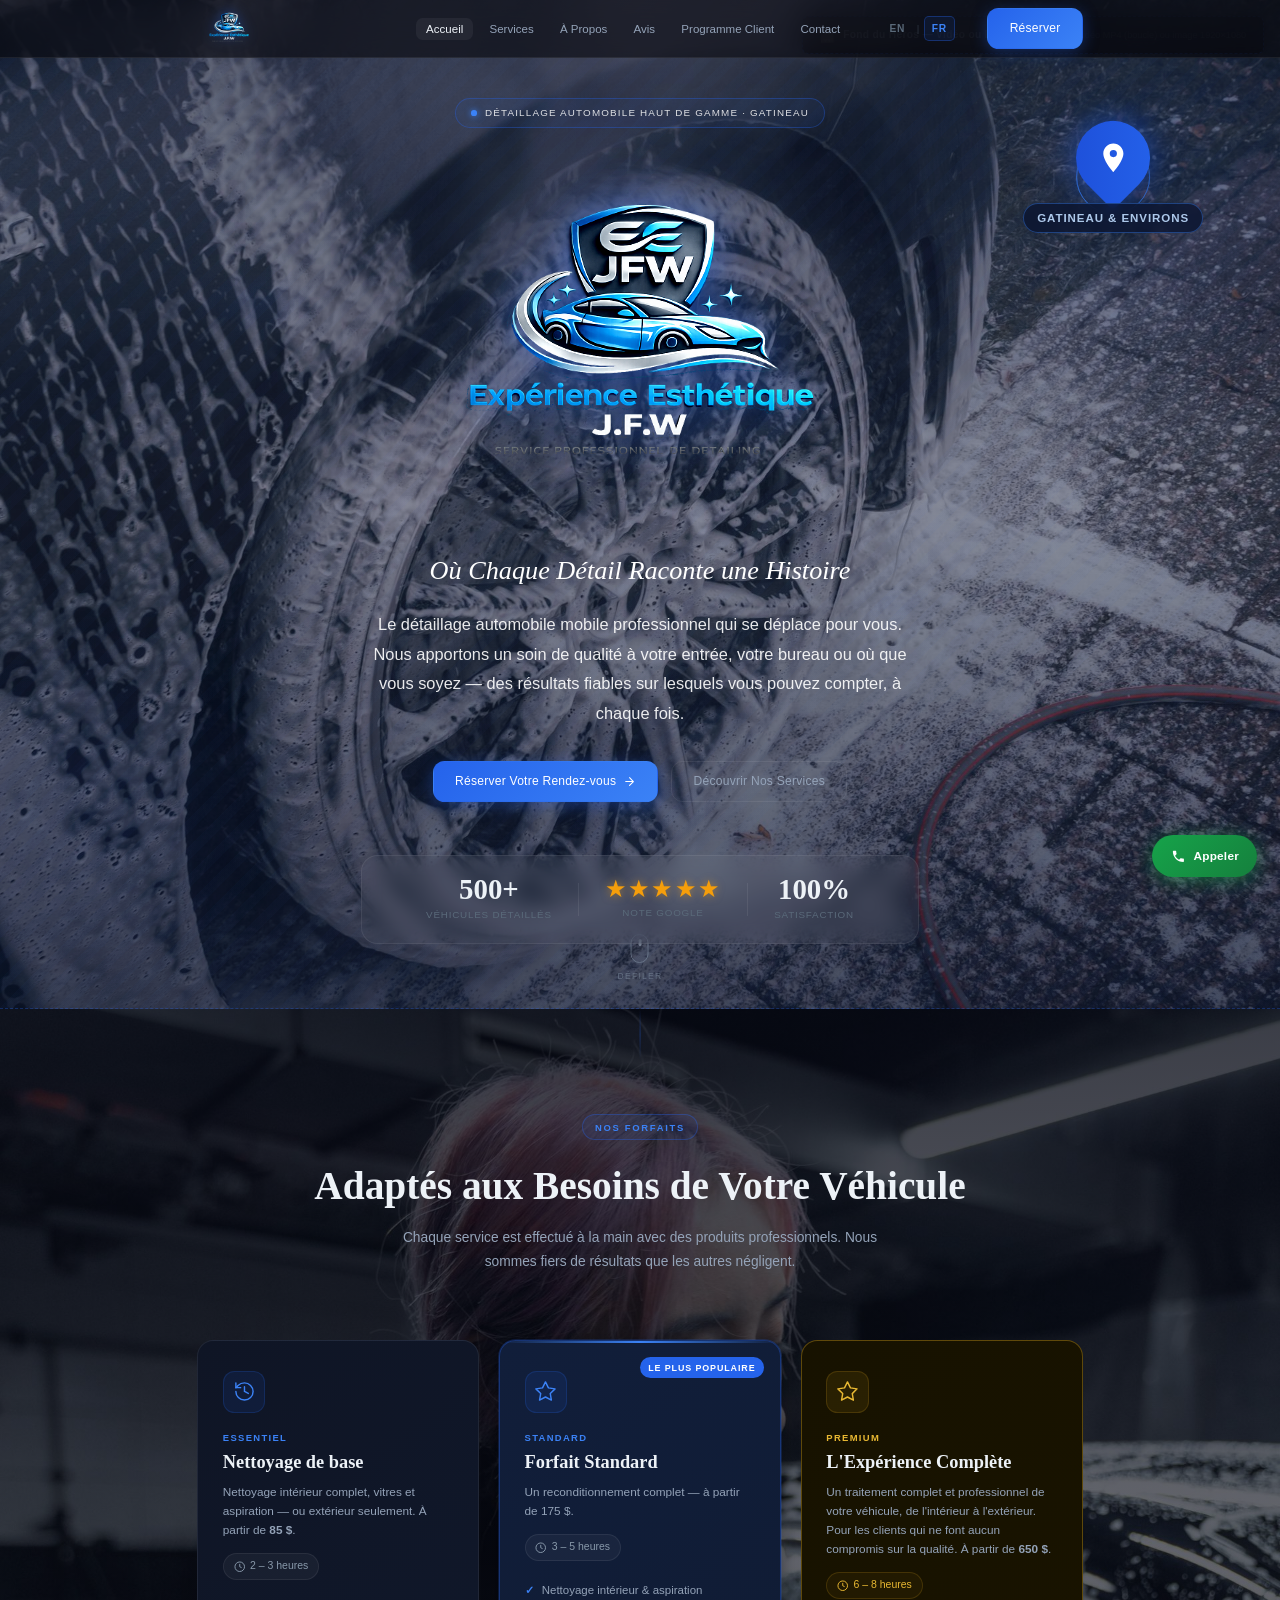
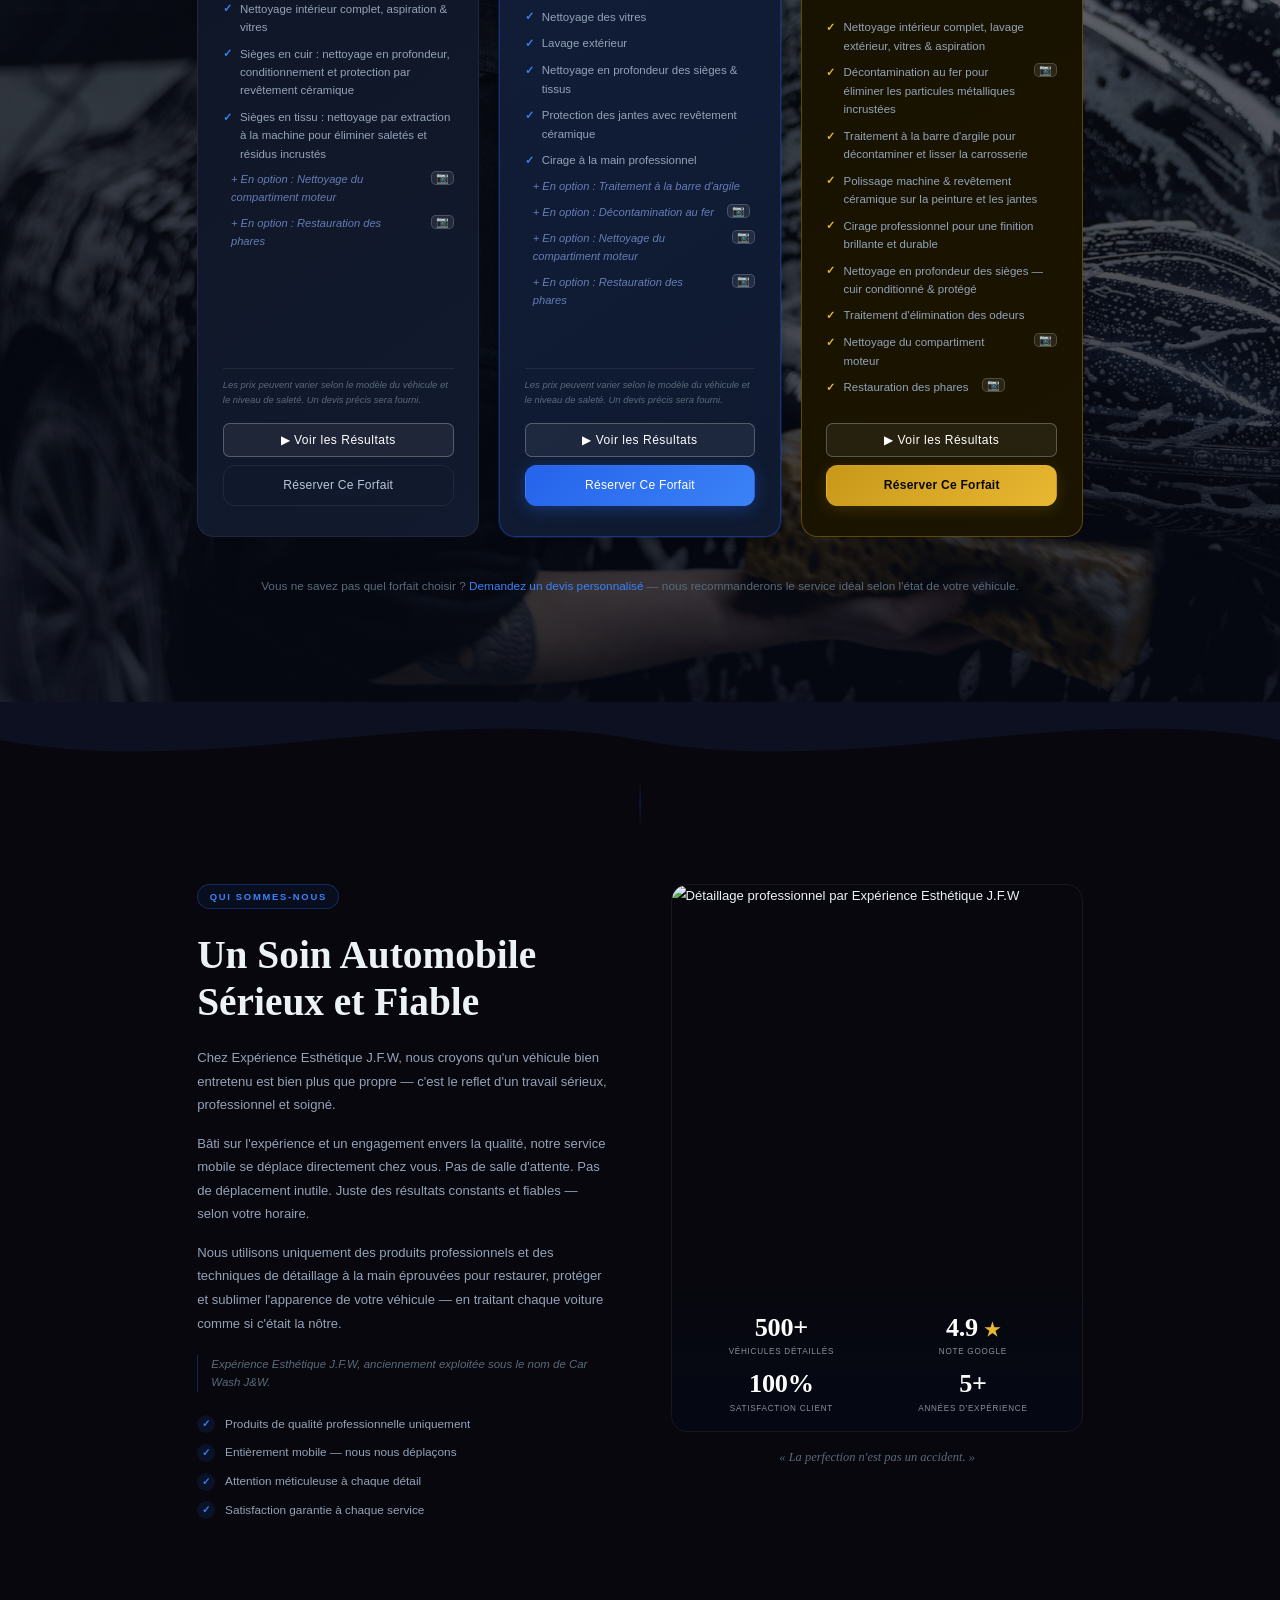
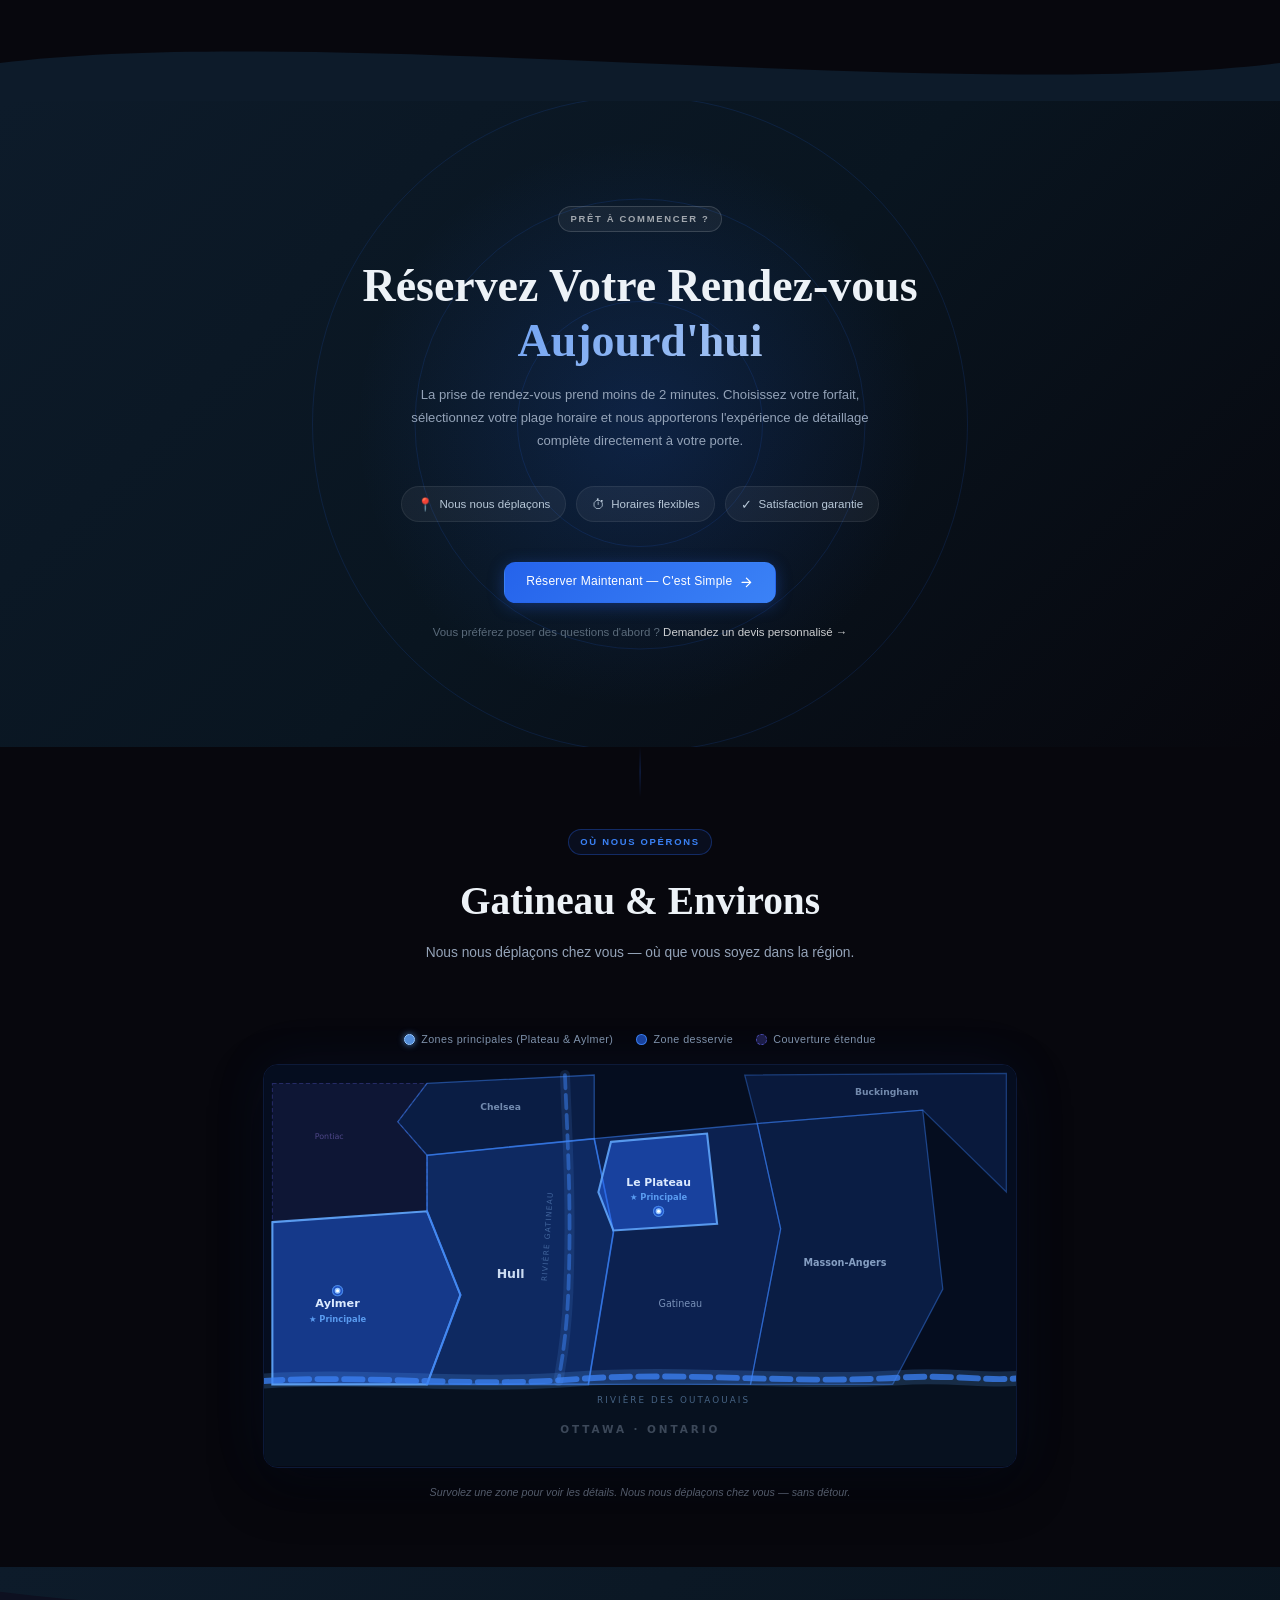
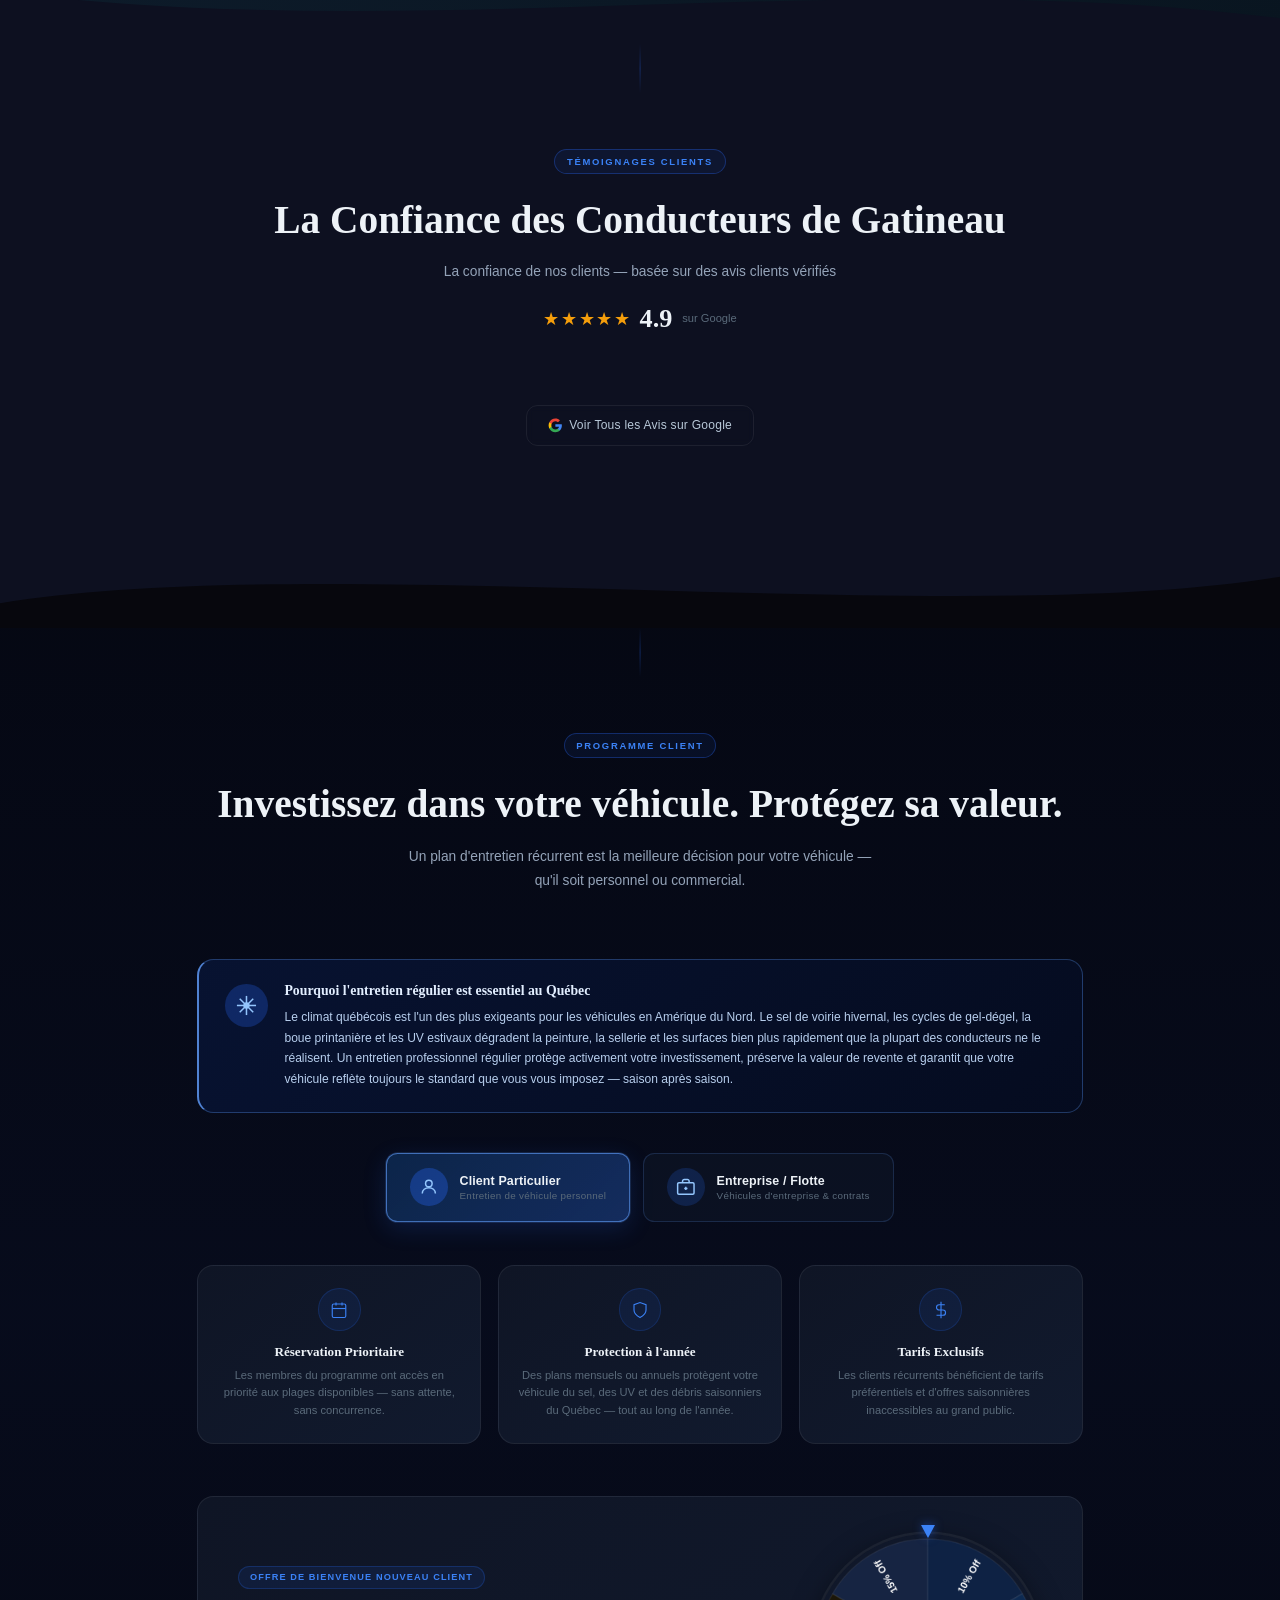
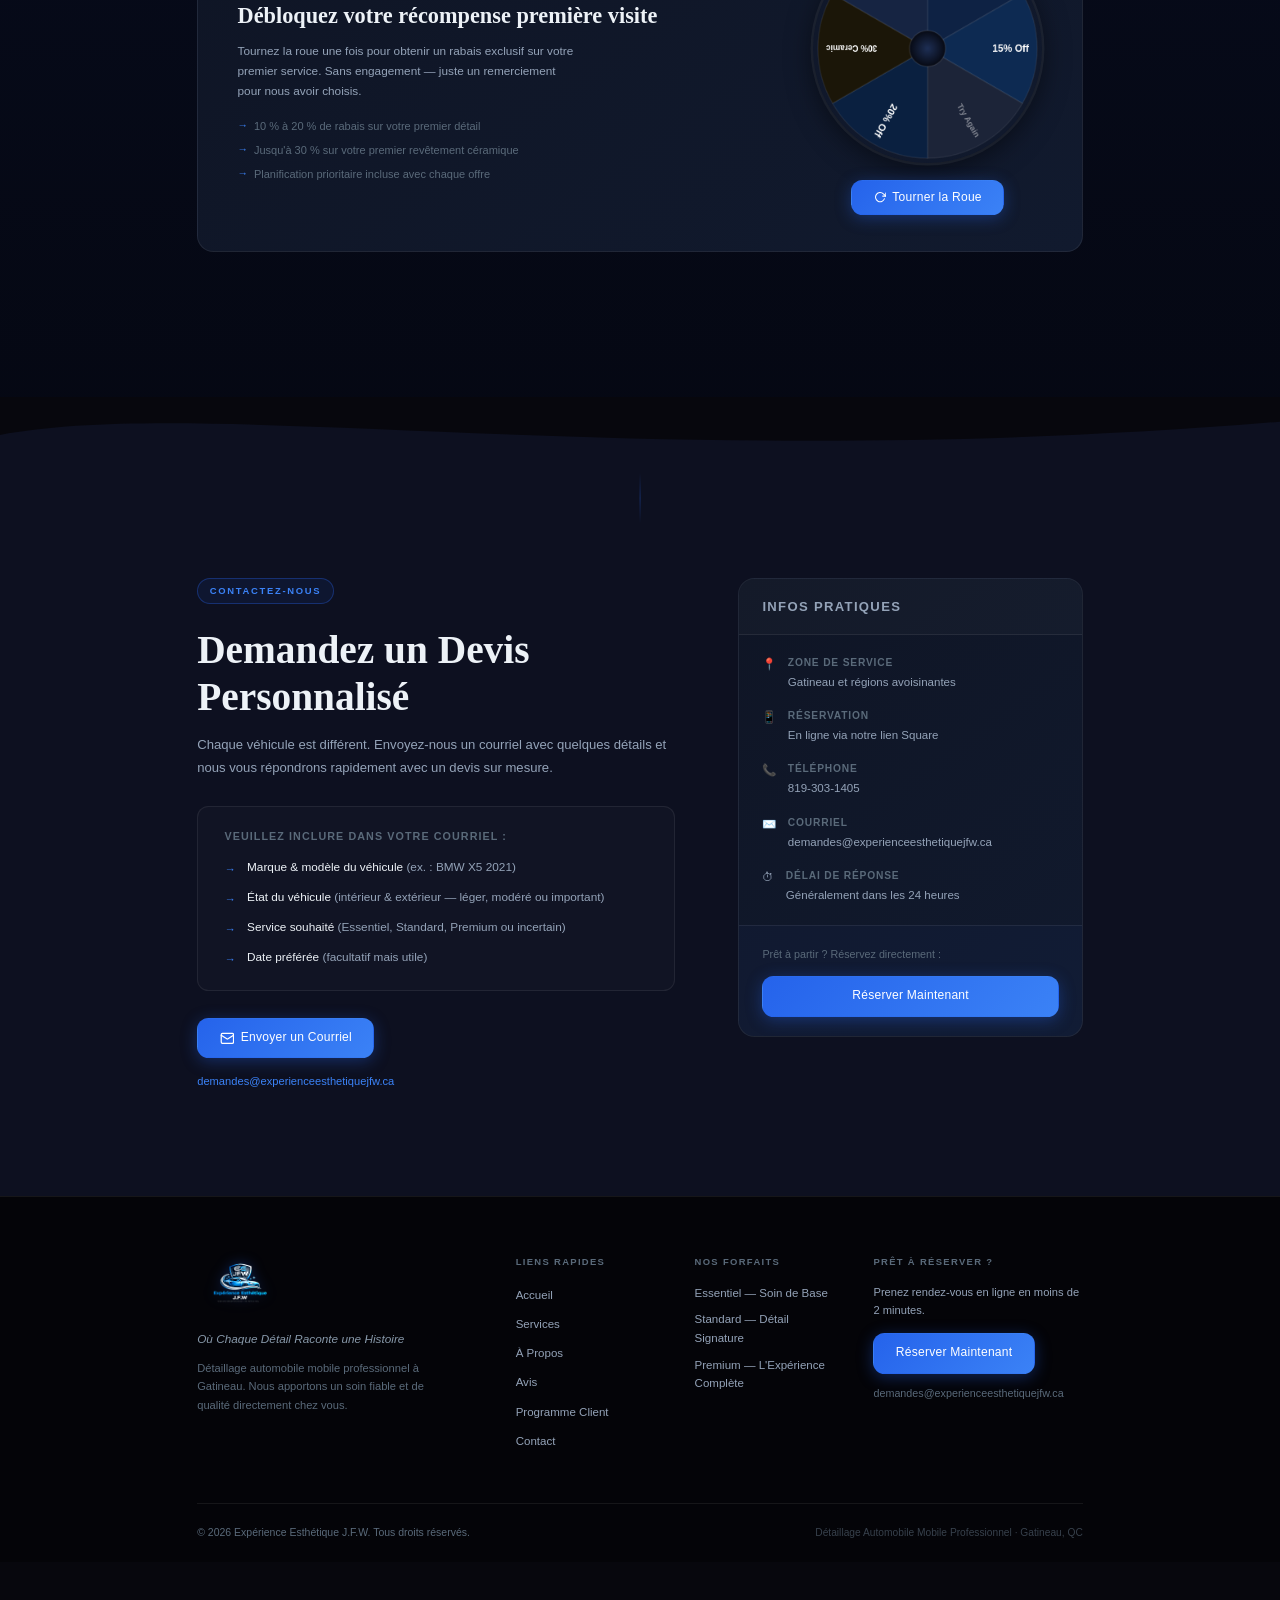
==== commit f242356b: "Add Call Now button — floating green button + phone in contact card Co-Authored-By: Claude Sonnet 4." ====
--- a/fr.html
+++ b/fr.html
@@ -906,6 +906,10 @@
                             <div><strong>Réservation</strong><span>En ligne via notre lien Square</span></div>
                         </div>
                         <div class="info-item">
+                            <span class="info-icon">📞</span>
+                            <div><strong>Téléphone</strong><a href="tel:+18193031405" class="text-link">819-303-1405</a></div>
+                        </div>
+                        <div class="info-item">
                             <span class="info-icon">✉️</span>
                             <div><strong>Courriel</strong><a href="mailto:demandes@experienceesthetiquejfw.ca" class="text-link">demandes@experienceesthetiquejfw.ca</a></div>
                         </div>
@@ -1012,6 +1016,14 @@
         <span class="enroll-pin__arrow" aria-hidden="true">›</span>
     </a>
 
+    <!-- Bouton flottant Appeler Maintenant -->
+    <a href="tel:+18193031405" class="call-float" aria-label="Appelez-nous au 819-303-1405">
+        <svg xmlns="http://www.w3.org/2000/svg" width="18" height="18" viewBox="0 0 24 24" fill="currentColor" aria-hidden="true">
+            <path d="M6.6 10.8c1.4 2.8 3.8 5.1 6.6 6.6l2.2-2.2c.3-.3.7-.4 1-.2 1.1.4 2.3.6 3.6.6.6 0 1 .4 1 1V20c0 .6-.4 1-1 1-9.4 0-17-7.6-17-17 0-.6.4-1 1-1h3.5c.6 0 1 .4 1 1 0 1.3.2 2.5.6 3.6.1.3 0 .7-.2 1L6.6 10.8z"/>
+        </svg>
+        Appeler
+    </a>
+
     <script src="script.js"></script>
 </body>
 </html>
--- a/styles.css
+++ b/styles.css
@@ -3702,6 +3702,46 @@
     }
 }
 
+/* ── Floating Call Now button ───────────────────────────────────── */
+.call-float {
+    position: fixed;
+    bottom: 28px;
+    right: 28px;
+    display: flex;
+    align-items: center;
+    gap: 10px;
+    background: linear-gradient(135deg, #16a34a, #15803d);
+    color: #fff;
+    text-decoration: none;
+    border-radius: 50px;
+    padding: 14px 22px;
+    font-family: 'Inter', sans-serif;
+    font-size: 0.9rem;
+    font-weight: 600;
+    letter-spacing: 0.02em;
+    box-shadow: 0 4px 24px rgba(22, 163, 74, 0.50);
+    z-index: 998;
+    transition: transform 0.2s, box-shadow 0.2s, background 0.2s;
+    white-space: nowrap;
+}
+.call-float:hover {
+    background: linear-gradient(135deg, #22c55e, #16a34a);
+    transform: translateY(-2px);
+    box-shadow: 0 8px 32px rgba(22, 163, 74, 0.65);
+    color: #fff;
+}
+.call-float svg { flex-shrink: 0; }
+
+@media (max-width: 600px) {
+    .call-float {
+        bottom: 18px;
+        right: 14px;
+        padding: 12px 17px;
+        font-size: 0.82rem;
+        gap: 8px;
+    }
+}
+
 /* ================================================================
    END OF STYLES
    ================================================================ */
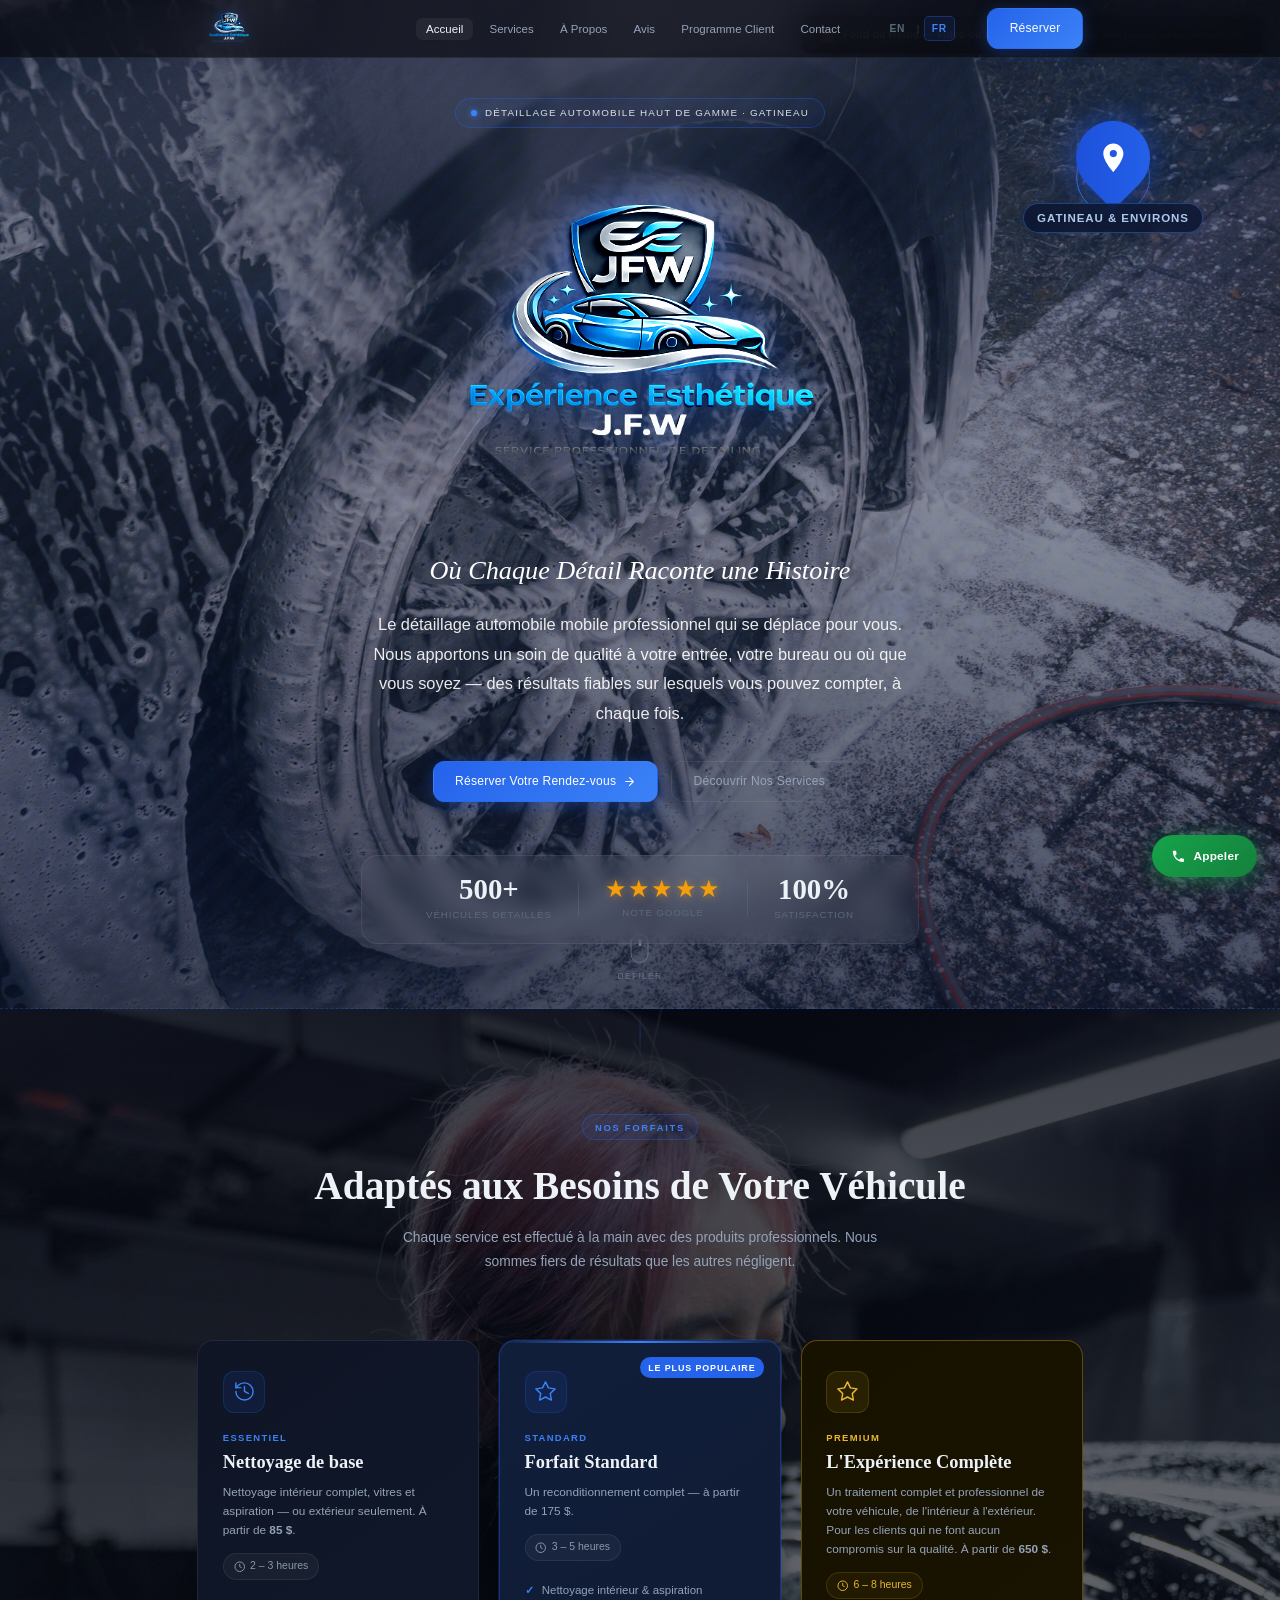
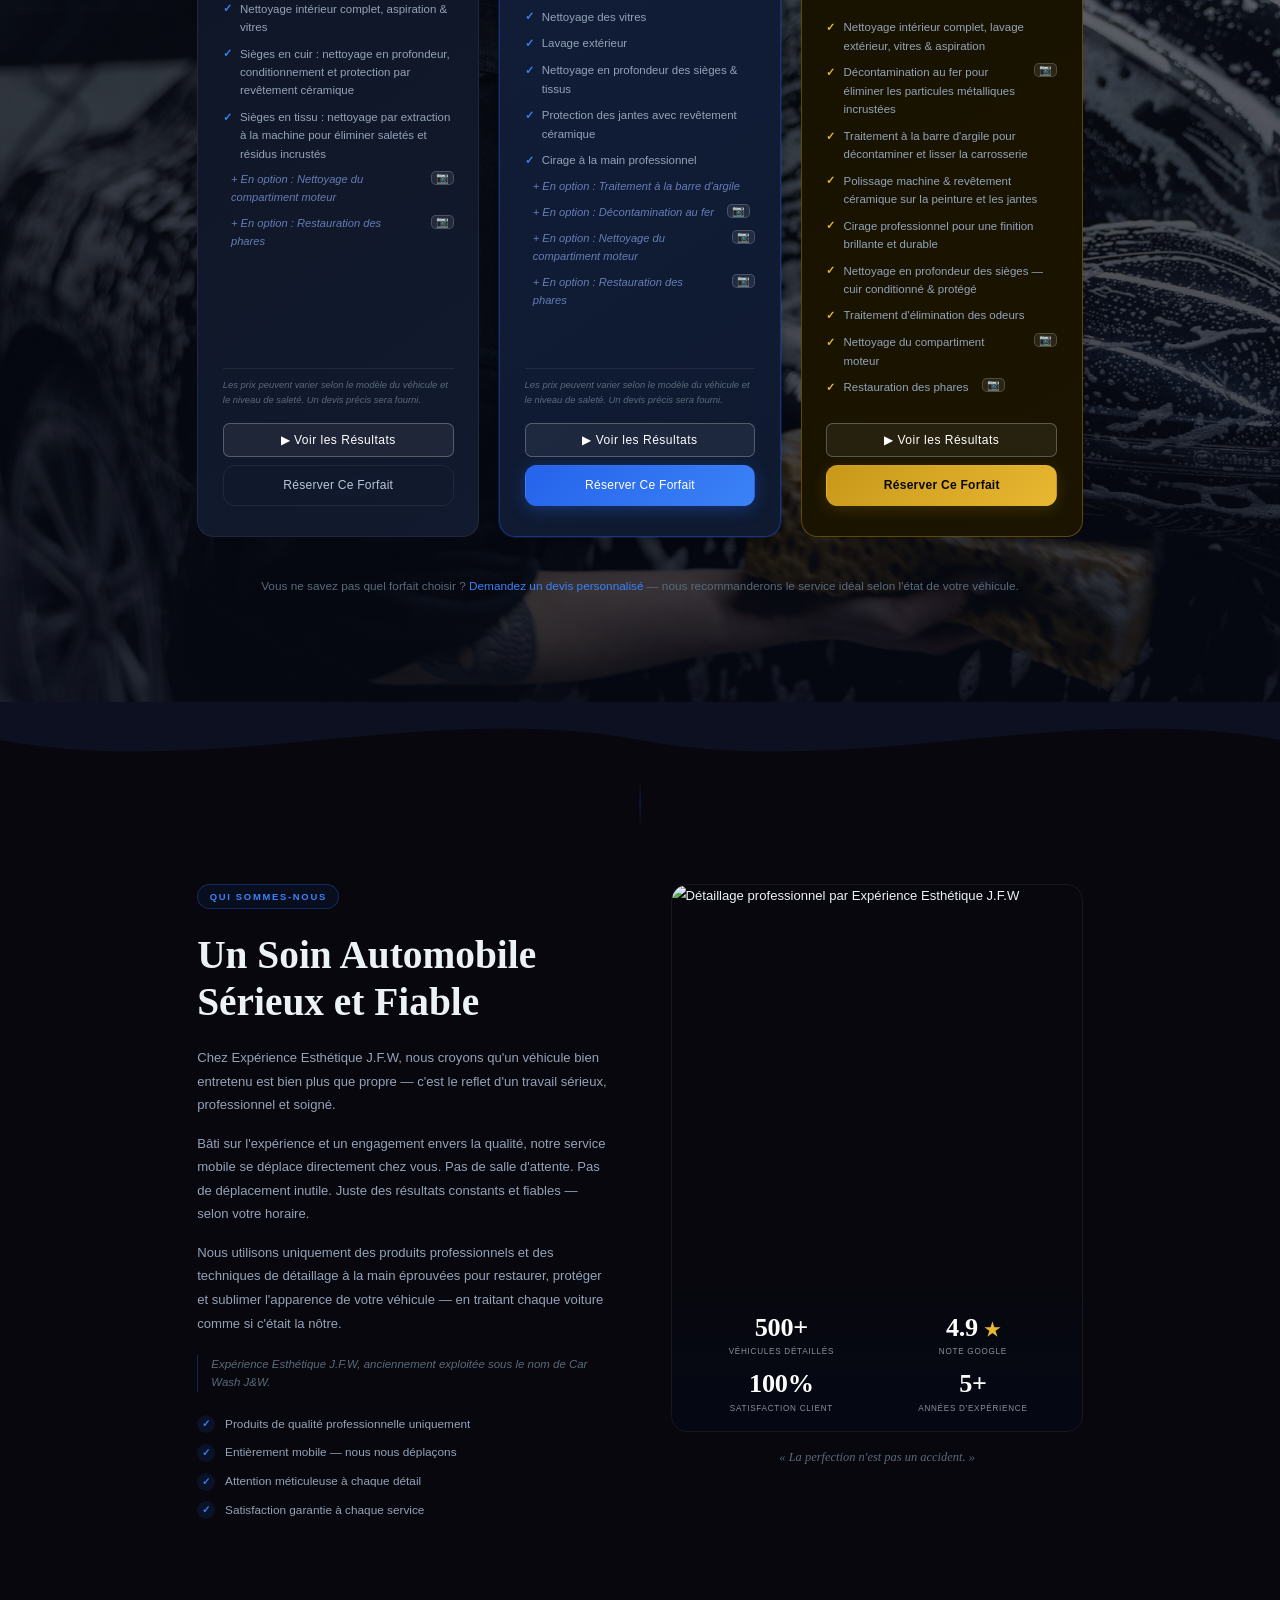
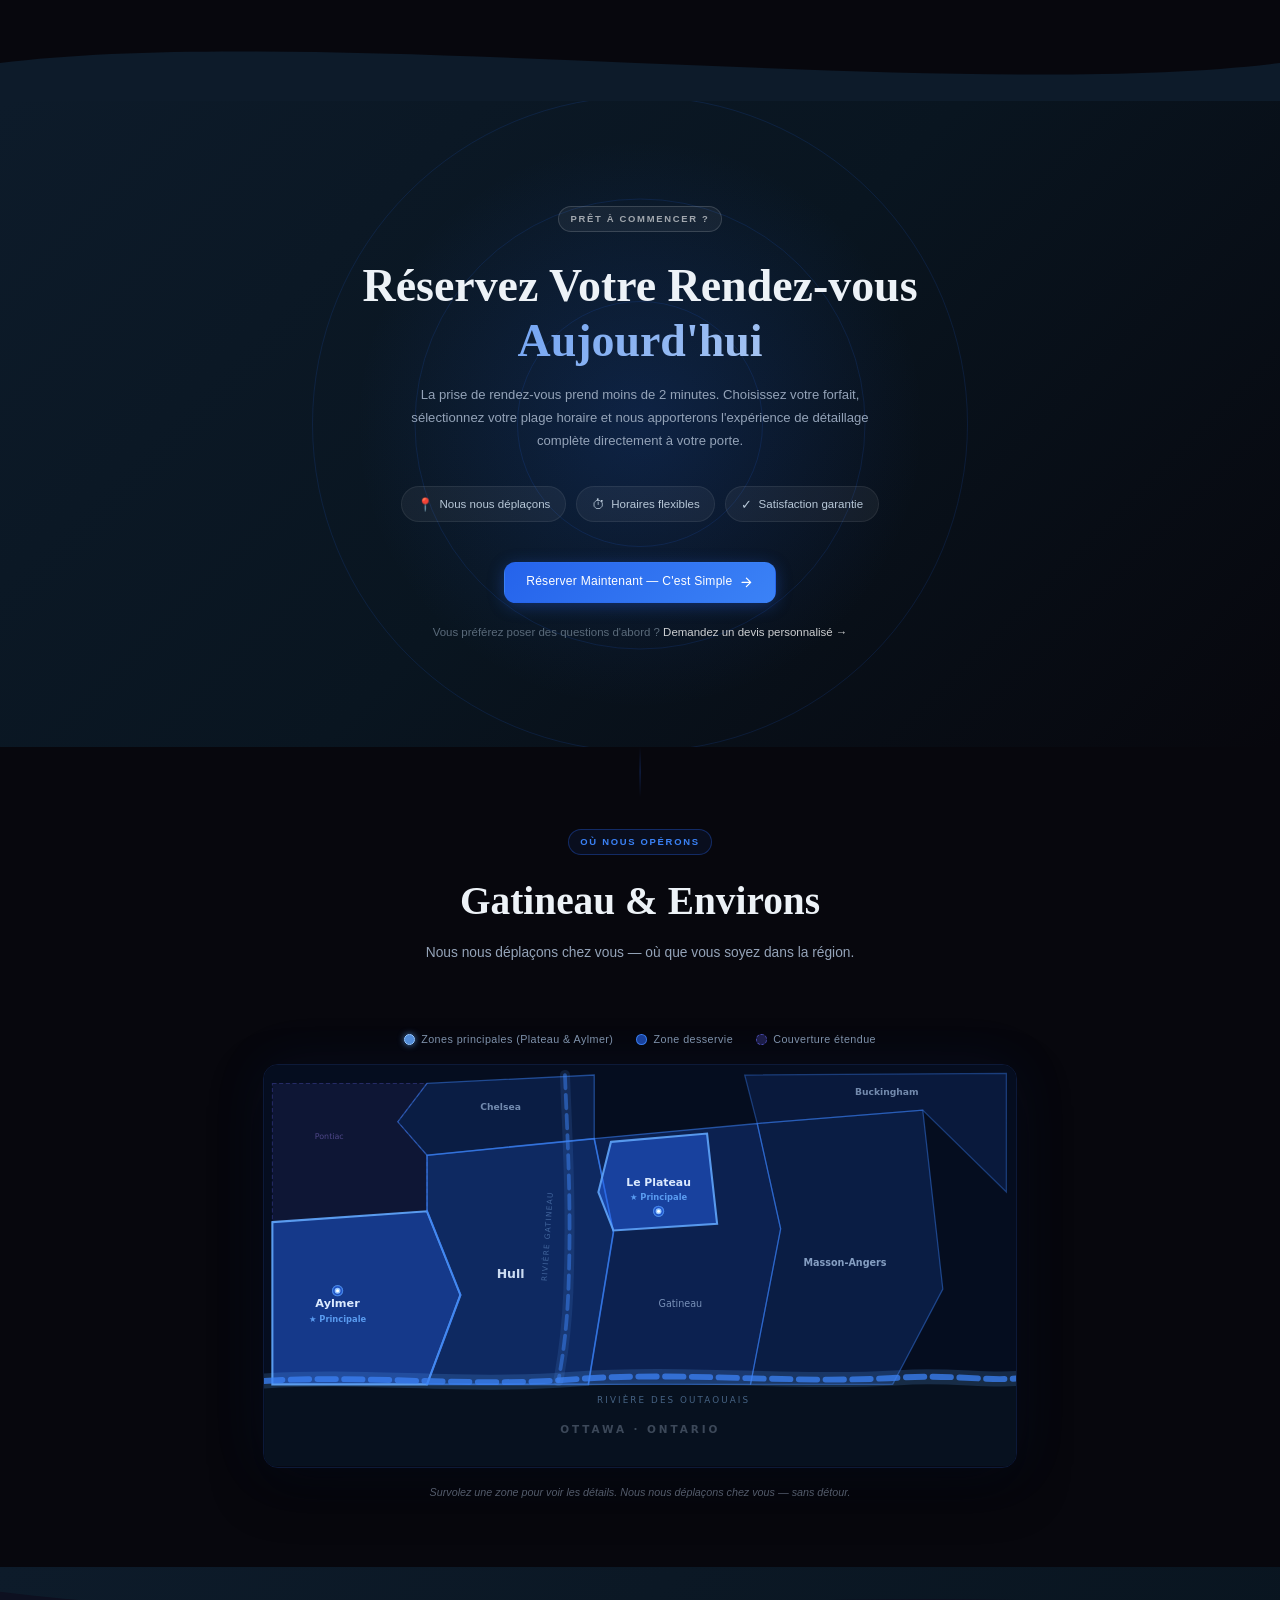
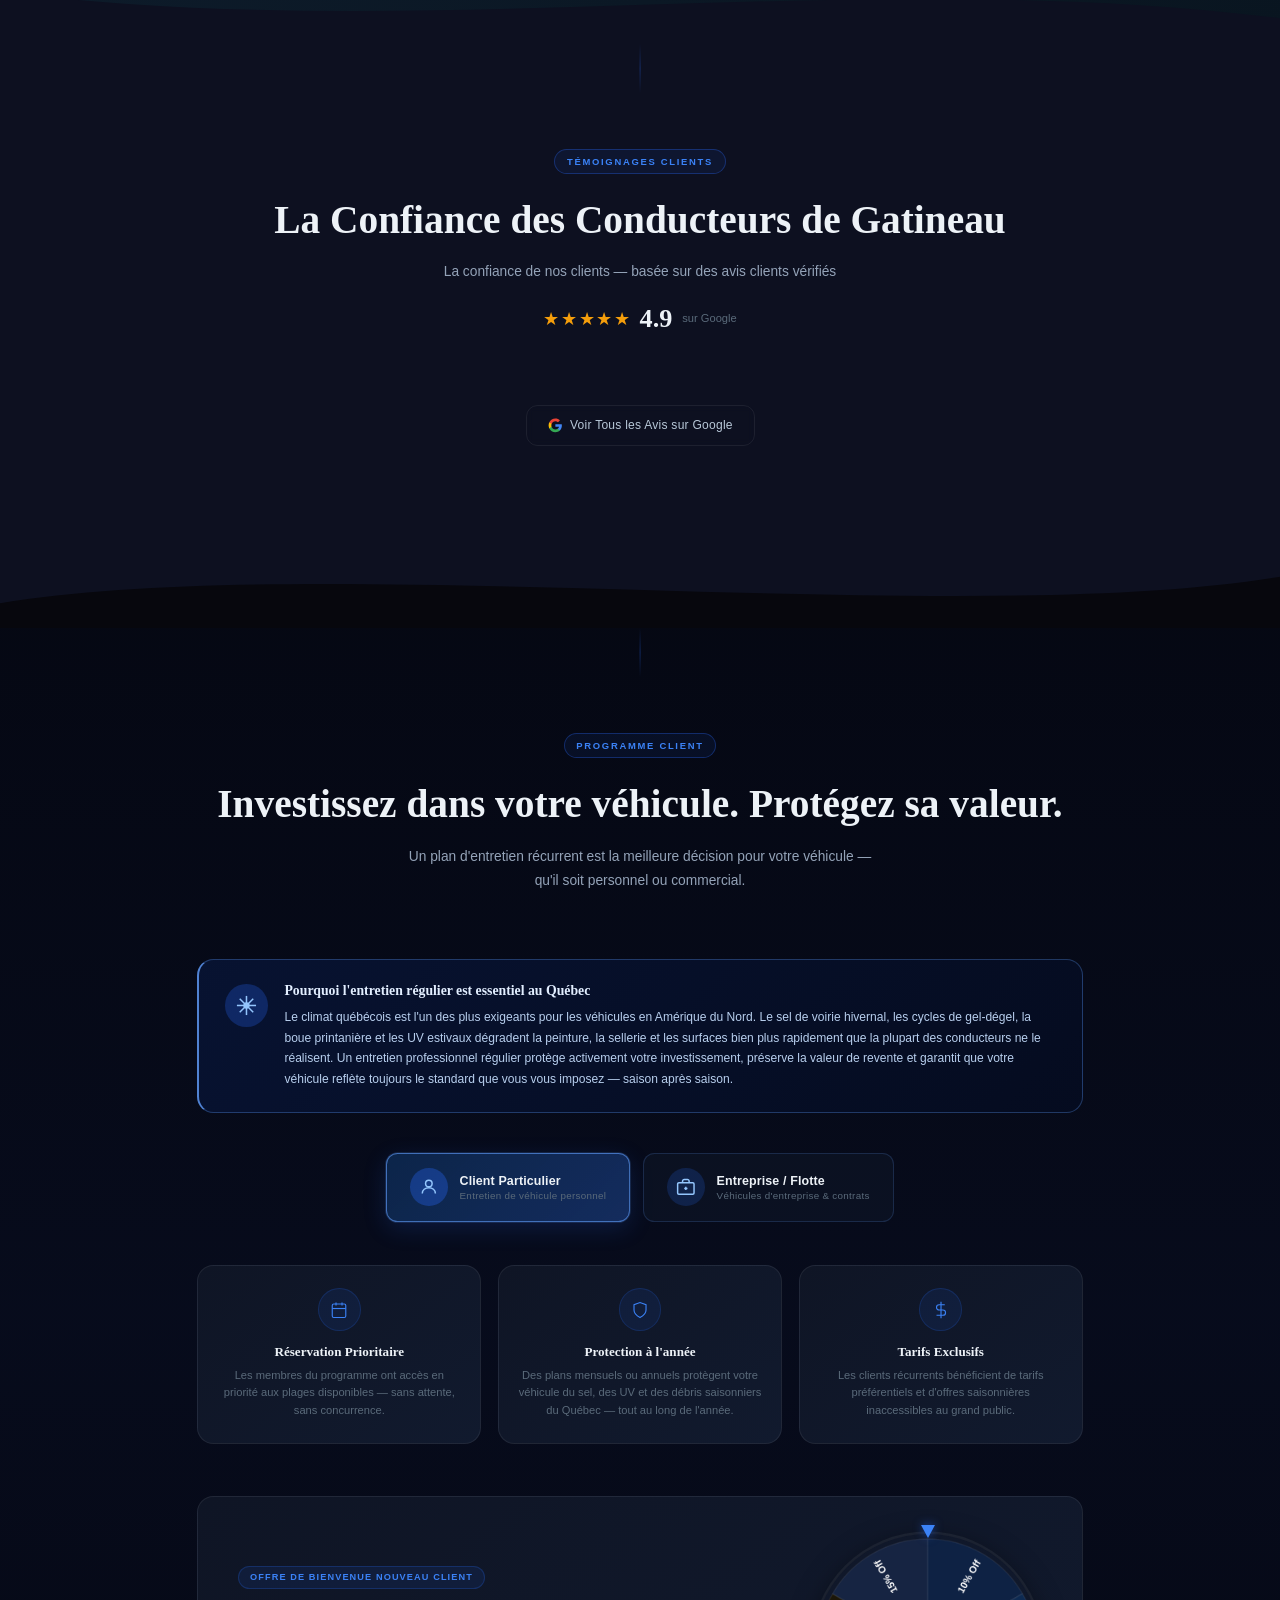
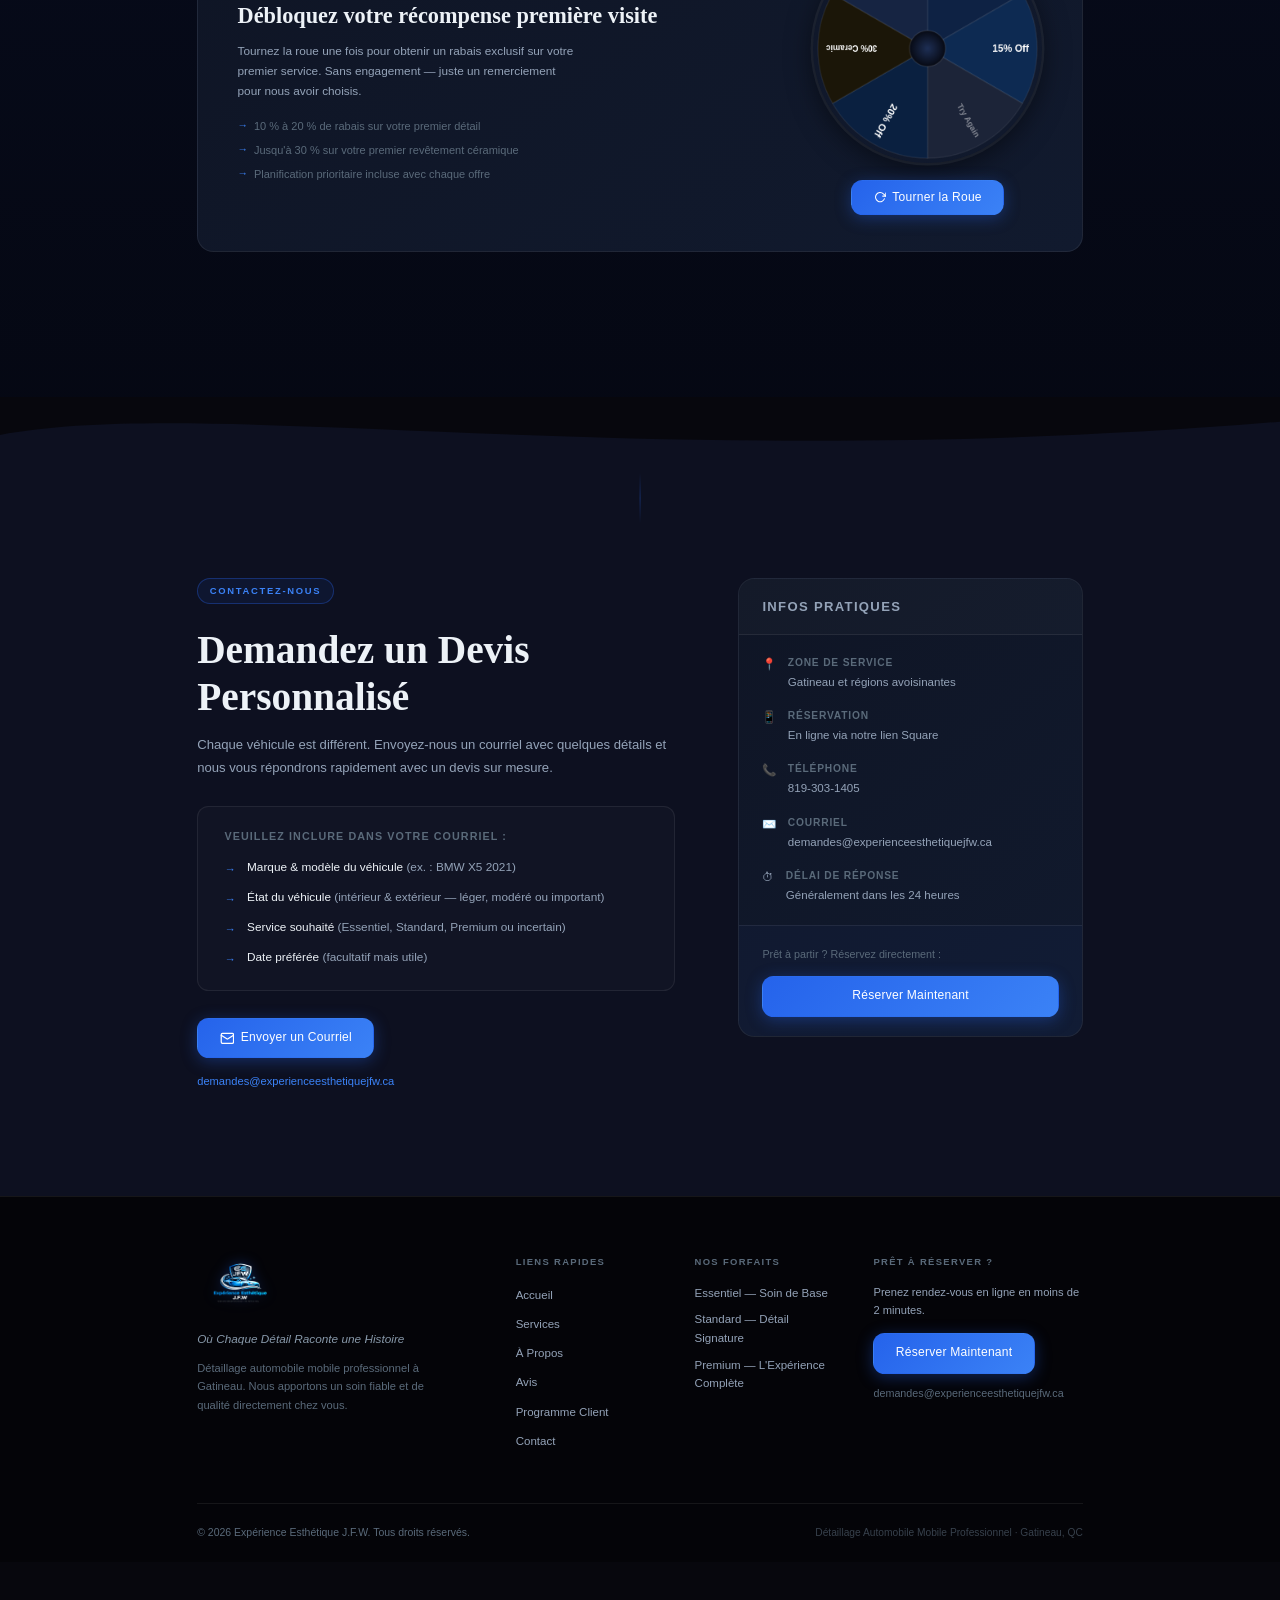
==== commit 99372af9: "Make all buttons interactive — ripple + active press states + focus rings - Add ripple-btn class to " ====
--- a/fr.html
+++ b/fr.html
@@ -57,7 +57,7 @@
 
             <a href="https://book.squareup.com/appointments/rt2mwcl48owbr6/location/LXNHQYMYA4GEH"
                target="_blank" rel="noopener noreferrer"
-               class="btn btn-primary btn-sm nav-book-btn">Réserver</a>
+               class="btn btn-primary btn-sm nav-book-btn ripple-btn">Réserver</a>
 
             <button class="nav-toggle" id="navToggle" aria-label="Ouvrir le menu" aria-expanded="false">
                 <span class="hamburger-line"></span>
@@ -82,7 +82,7 @@
             </div>
             <a href="https://book.squareup.com/appointments/rt2mwcl48owbr6/location/LXNHQYMYA4GEH"
                target="_blank" rel="noopener noreferrer"
-               class="btn btn-primary mobile-book-btn">Réserver Maintenant</a>
+               class="btn btn-primary mobile-book-btn ripple-btn">Réserver Maintenant</a>
         </div>
     </nav>
 
@@ -143,7 +143,7 @@
                     Réserver Votre Rendez-vous
                     <svg class="btn-icon" xmlns="http://www.w3.org/2000/svg" width="16" height="16" viewBox="0 0 24 24" fill="none" stroke="currentColor" stroke-width="2" stroke-linecap="round" stroke-linejoin="round" aria-hidden="true"><path d="M5 12h14M12 5l7 7-7 7"/></svg>
                 </a>
-                <a href="#services" class="btn btn-ghost btn-lg">Découvrir Nos Services</a>
+                <a href="#services" class="btn btn-ghost btn-lg ripple-btn">Découvrir Nos Services</a>
             </div>
 
             <div class="hero-stats">
@@ -224,7 +224,7 @@
                         <li class="optional">+ En option : Restauration des phares <button class="result-peek" data-video="headlights.mp4" title="Voir le résultat">&#128247;</button></li>
                     </ul>
                     <p class="card-price-note">Les prix peuvent varier selon le modèle du véhicule et le niveau de saleté. Un devis précis sera fourni.</p>
-                    <button class="btn btn-watch btn-full" data-video="0412.mp4">&#9654; Voir les Résultats</button>
+                    <button class="btn btn-watch btn-full ripple-btn" data-video="0412.mp4">&#9654; Voir les Résultats</button>
                     <a href="https://book.squareup.com/appointments/rt2mwcl48owbr6/location/LXNHQYMYA4GEH/services/PVGIYXN5BGNXJH3NQAIAIZFD"
                        target="_blank" rel="noopener noreferrer"
                        class="btn btn-outline btn-full ripple-btn">Réserver Ce Forfait</a>
@@ -257,7 +257,7 @@
                         <li class="optional">+ En option : Restauration des phares <button class="result-peek" data-video="headlights.mp4" title="Voir le résultat">&#128247;</button></li>
                     </ul>
                     <p class="card-price-note">Les prix peuvent varier selon le modèle du véhicule et le niveau de saleté. Un devis précis sera fourni.</p>
-                    <button class="btn btn-watch btn-full" data-video="standard package.mov">&#9654; Voir les Résultats</button>
+                    <button class="btn btn-watch btn-full ripple-btn" data-video="standard package.mov">&#9654; Voir les Résultats</button>
                     <a href="https://book.squareup.com/appointments/rt2mwcl48owbr6/location/LXNHQYMYA4GEH/services/YRAMB7QCHBLBIU35DCFCDO5L"
                        target="_blank" rel="noopener noreferrer"
                        class="btn btn-primary btn-full ripple-btn">Réserver Ce Forfait</a>
@@ -287,7 +287,7 @@
                         <li>Nettoyage du compartiment moteur <button class="result-peek" data-video="engine bay file.mp4" title="Voir le résultat">&#128247;</button></li>
                         <li>Restauration des phares <button class="result-peek" data-video="headlights.mp4" title="Voir le résultat">&#128247;</button></li>
                     </ul>
-                    <button class="btn btn-watch btn-full" data-video="lexperienceeee.mp4">&#9654; Voir les Résultats</button>
+                    <button class="btn btn-watch btn-full ripple-btn" data-video="lexperienceeee.mp4">&#9654; Voir les Résultats</button>
                     <a href="https://book.squareup.com/appointments/rt2mwcl48owbr6/location/LXNHQYMYA4GEH/services/HLJNO5US5UCK72KUVB7WBSZV"
                        target="_blank" rel="noopener noreferrer"
                        class="btn btn-gold btn-full ripple-btn">Réserver Ce Forfait</a>
@@ -1017,7 +1017,7 @@
     </a>
 
     <!-- Bouton flottant Appeler Maintenant -->
-    <a href="tel:+18193031405" class="call-float" aria-label="Appelez-nous au 819-303-1405">
+    <a href="tel:+18193031405" class="call-float ripple-btn" aria-label="Appelez-nous au 819-303-1405">
         <svg xmlns="http://www.w3.org/2000/svg" width="18" height="18" viewBox="0 0 24 24" fill="currentColor" aria-hidden="true">
             <path d="M6.6 10.8c1.4 2.8 3.8 5.1 6.6 6.6l2.2-2.2c.3-.3.7-.4 1-.2 1.1.4 2.3.6 3.6.6.6 0 1 .4 1 1V20c0 .6-.4 1-1 1-9.4 0-17-7.6-17-17 0-.6.4-1 1-1h3.5c.6 0 1 .4 1 1 0 1.3.2 2.5.6 3.6.1.3 0 .7-.2 1L6.6 10.8z"/>
         </svg>
--- a/styles.css
+++ b/styles.css
@@ -337,7 +337,8 @@
 }
 
 .btn-primary:active {
-    transform: translateY(0);
+    transform: translateY(0) scale(0.97);
+    box-shadow: 0 2px 10px rgba(37, 99, 235, 0.3);
 }
 
 /* Outline — Bordered transparent button */
@@ -356,6 +357,9 @@
     color: var(--text-primary);
     transform: translateY(-2px);
 }
+.btn-outline:active {
+    transform: translateY(0) scale(0.97);
+}
 
 /* Ghost — text-only with subtle hover */
 .btn-ghost {
@@ -370,6 +374,9 @@
     color: var(--text-primary);
     background: rgba(255, 255, 255, 0.04);
     border-color: rgba(255, 255, 255, 0.15);
+}
+.btn-ghost:active {
+    transform: scale(0.97);
 }
 
 /* Watch Results — video preview button */
@@ -382,6 +389,8 @@
     border-radius: var(--radius-sm);
     cursor: pointer;
     letter-spacing: 0.04em;
+    position: relative;
+    overflow: hidden;
     transition: background 0.2s, border-color 0.2s, transform 0.15s;
     margin-bottom: 10px;
     font-family: var(--font-sans);
@@ -391,6 +400,9 @@
     background: rgba(255, 255, 255, 0.12);
     border-color: rgba(255, 255, 255, 0.5);
     transform: translateY(-2px);
+}
+.btn-watch:active {
+    transform: translateY(0) scale(0.97);
 }
 
 /* Quick-result camera icon on optional items */
@@ -485,6 +497,17 @@
     box-shadow: 0 6px 28px rgba(200, 152, 26, 0.45);
     transform: translateY(-2px);
     color: #0a0800;
+}
+.btn-gold:active {
+    transform: translateY(0) scale(0.97);
+    box-shadow: 0 2px 10px var(--gold-glow);
+}
+
+/* Keyboard focus ring — visible only when navigating with keyboard */
+.btn:focus-visible,
+.call-float:focus-visible {
+    outline: 2px solid rgba(99, 179, 237, 0.85);
+    outline-offset: 3px;
 }
 
 /* Button icon (arrow etc.) */
@@ -3730,6 +3753,10 @@
     box-shadow: 0 8px 32px rgba(22, 163, 74, 0.65);
     color: #fff;
 }
+.call-float:active {
+    transform: translateY(0) scale(0.95);
+    box-shadow: 0 3px 14px rgba(22, 163, 74, 0.4);
+}
 .call-float svg { flex-shrink: 0; }
 
 @media (max-width: 600px) {
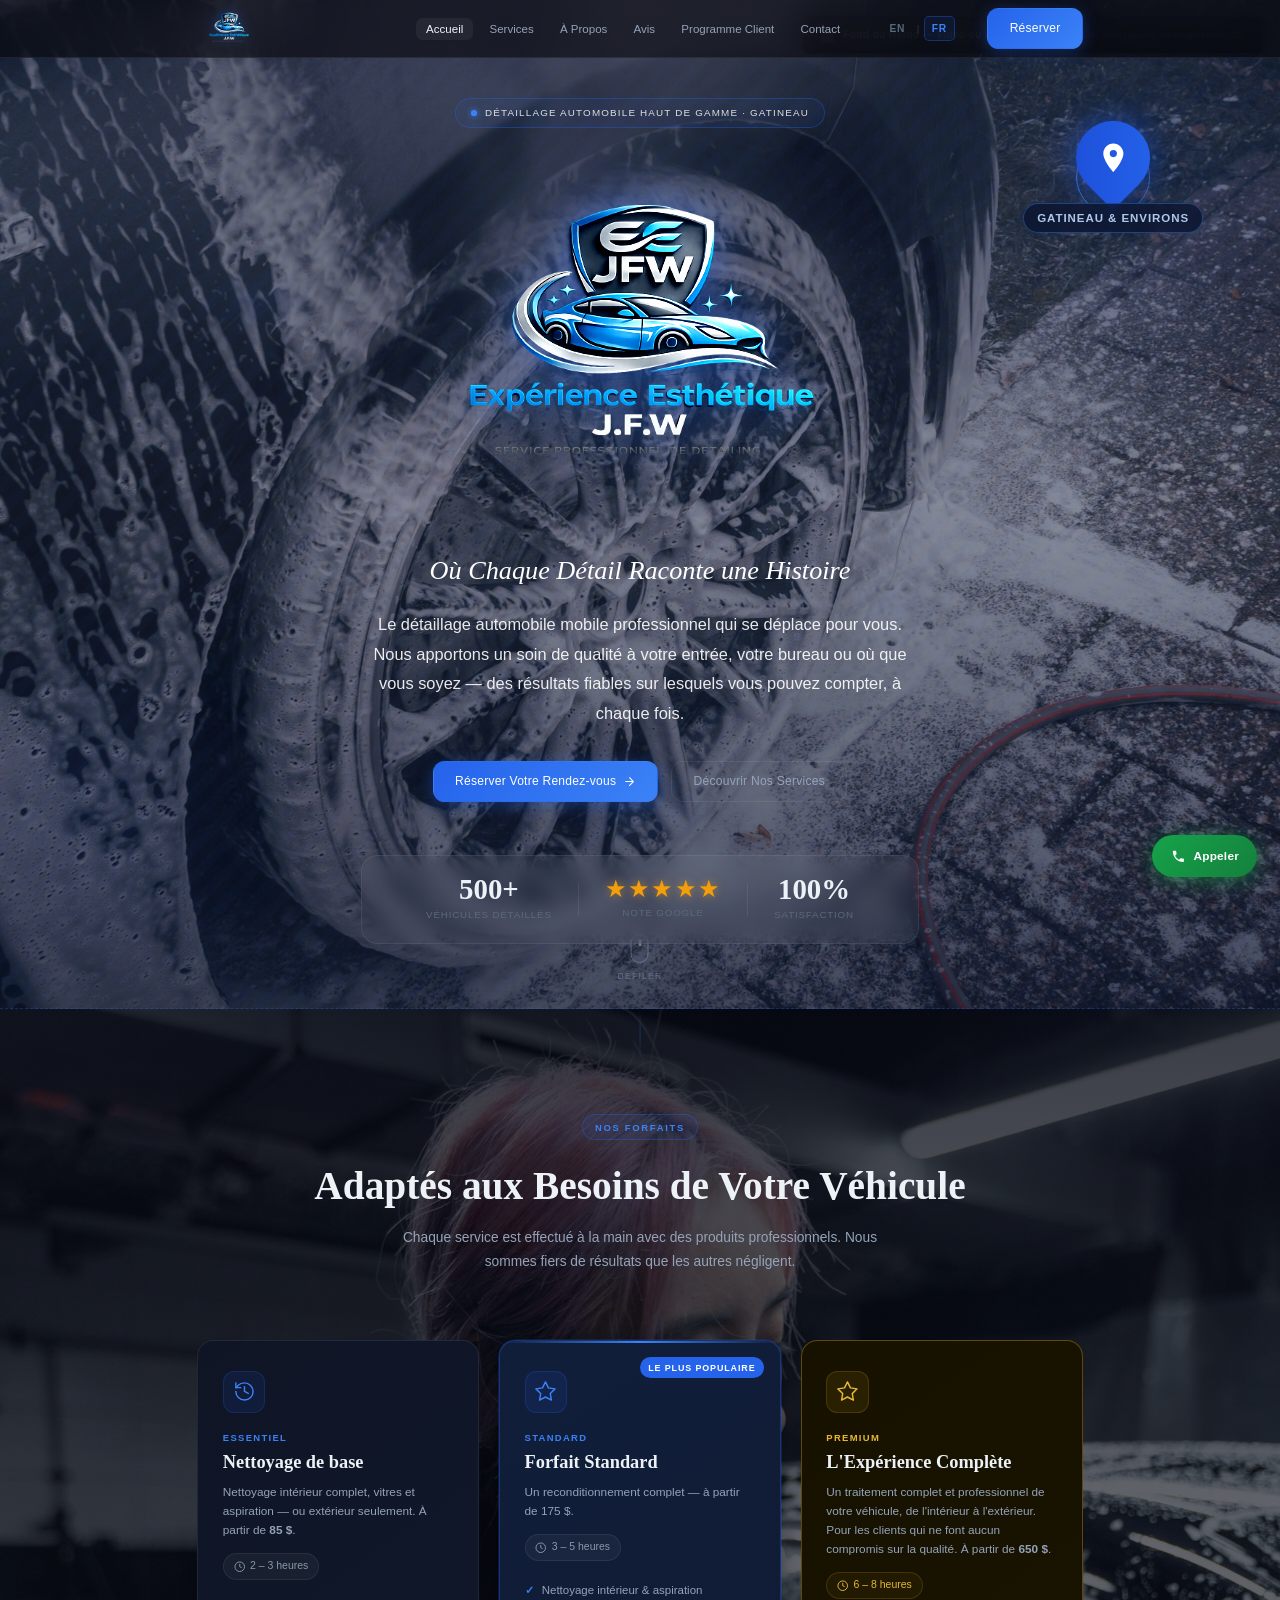
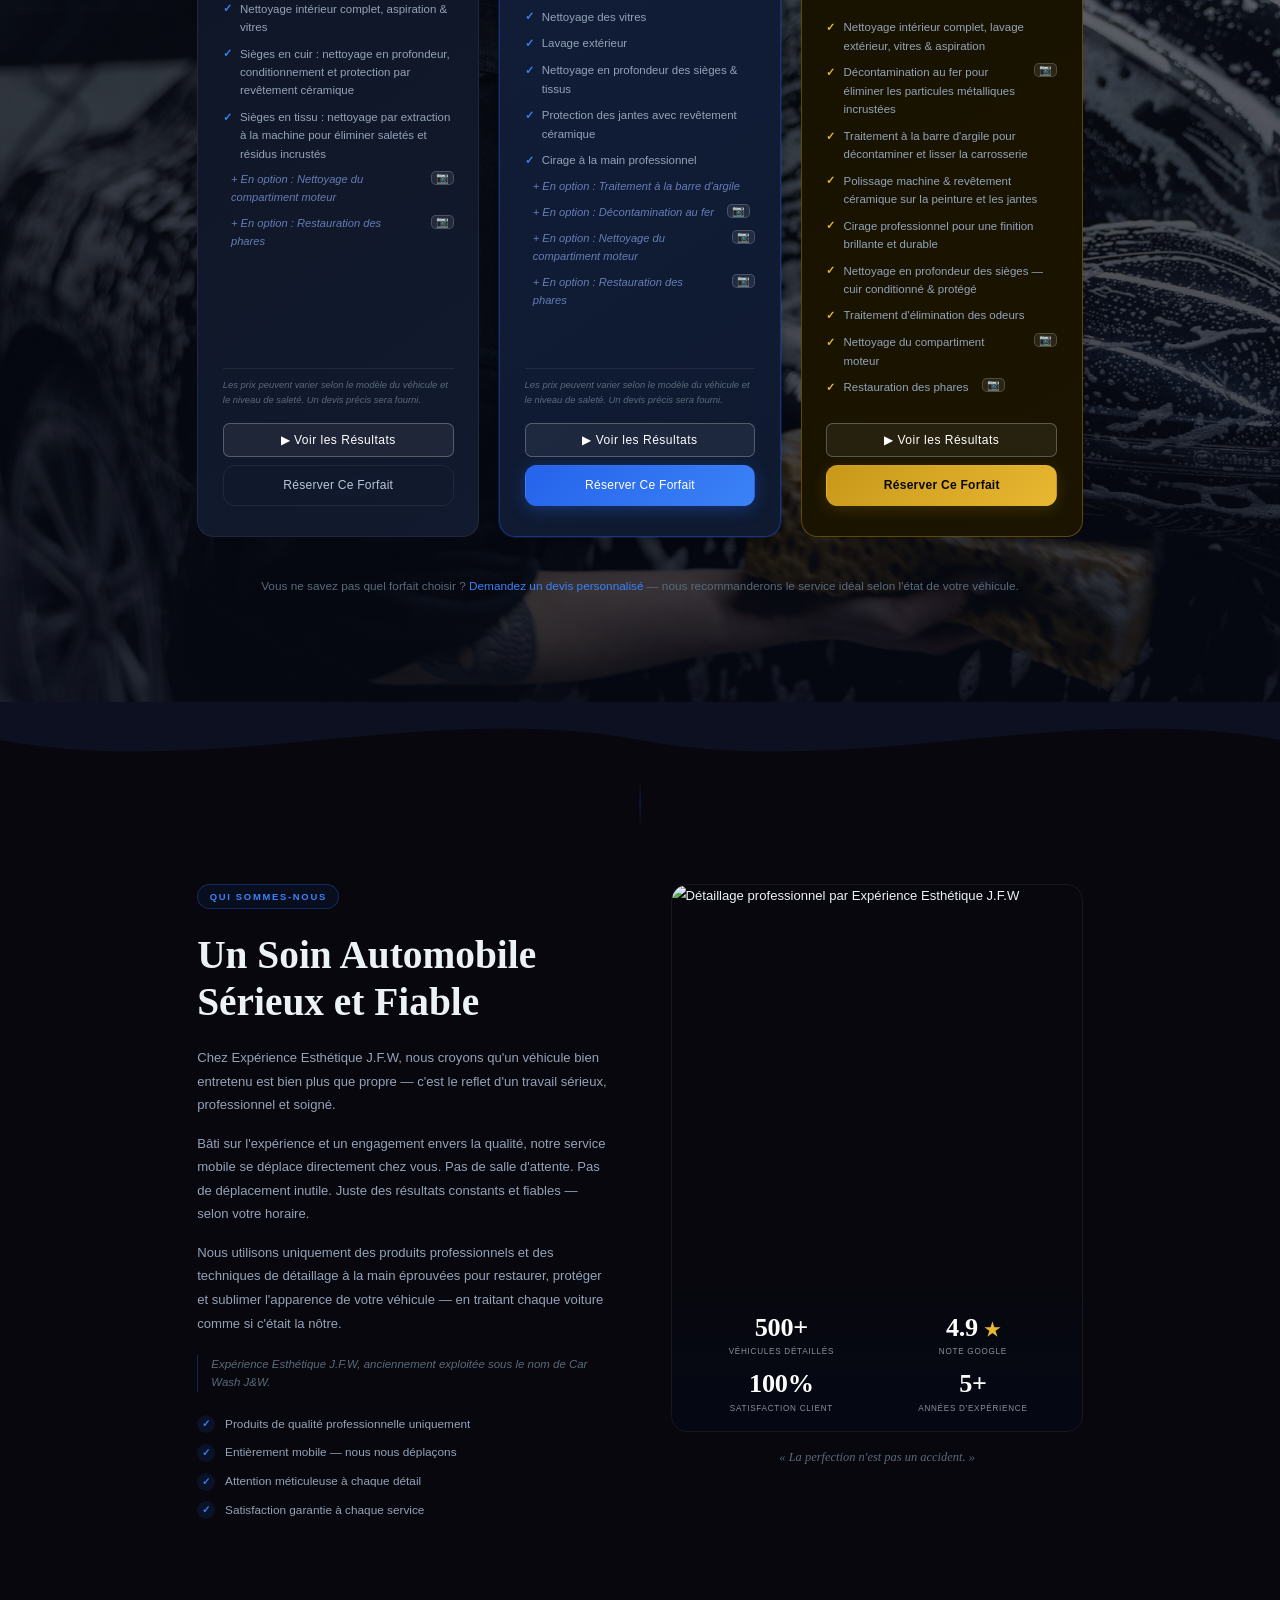
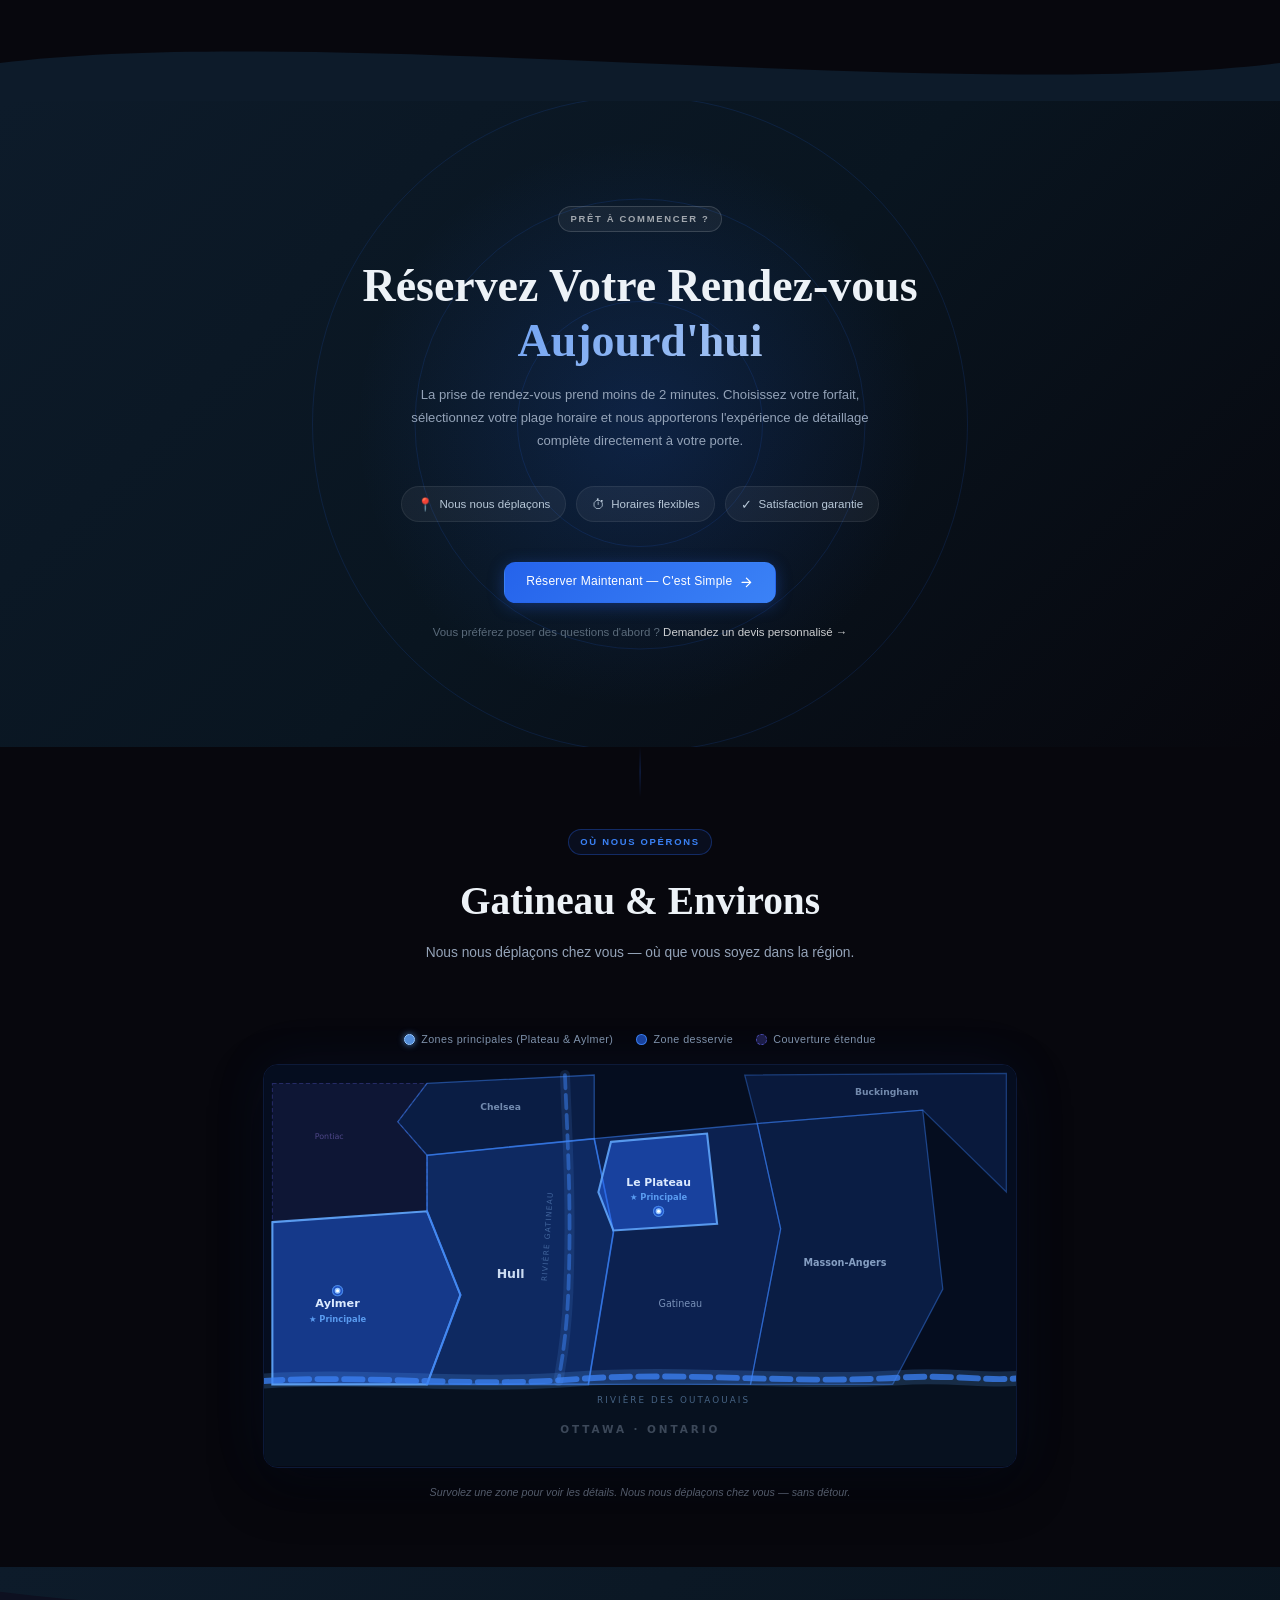
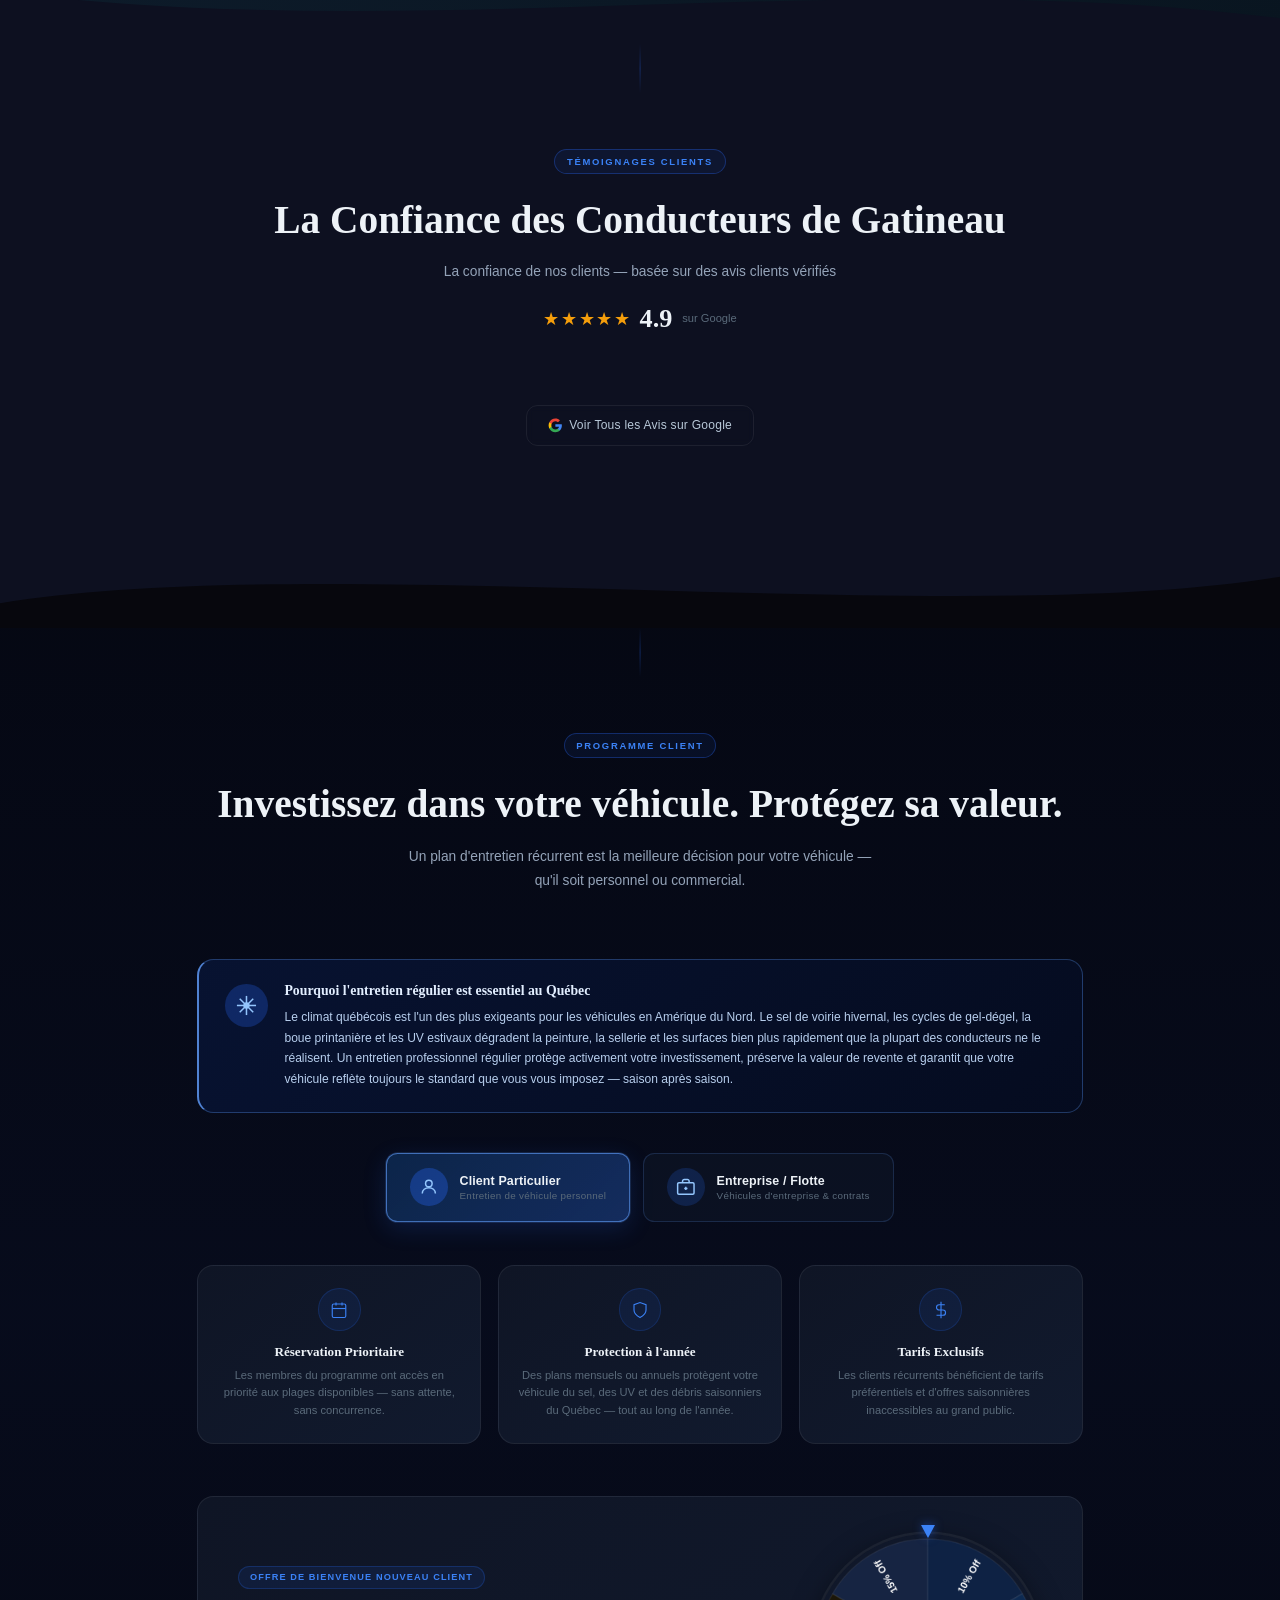
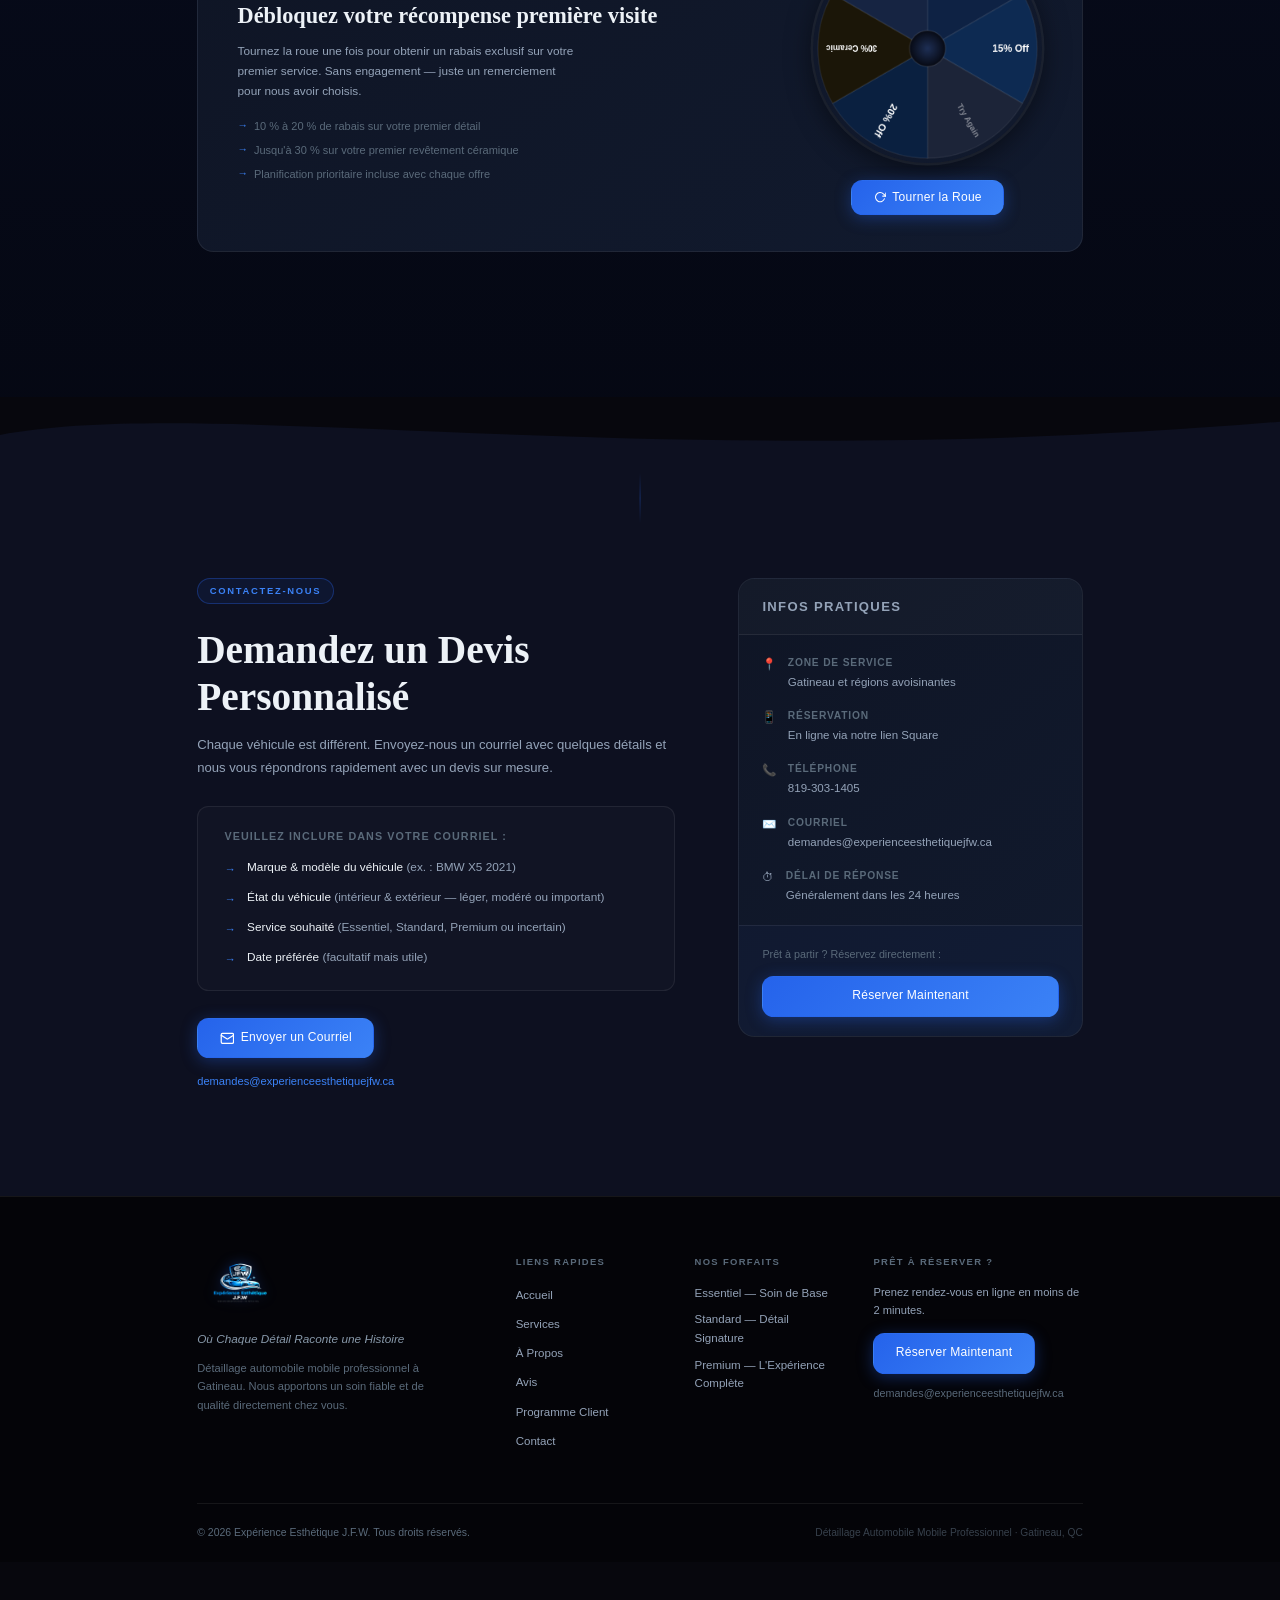
==== commit b20c31bf: "Replace mobile Home text link with home icon in navbar - Remove 'Home' / 'Accueil' from mobile dropd" ====
--- a/fr.html
+++ b/fr.html
@@ -59,6 +59,14 @@
                target="_blank" rel="noopener noreferrer"
                class="btn btn-primary btn-sm nav-book-btn ripple-btn">Réserver</a>
 
+            <!-- Icône maison — mobile seulement -->
+            <a href="#accueil" class="nav-home-btn ripple-btn" aria-label="Aller à l'accueil">
+                <svg xmlns="http://www.w3.org/2000/svg" width="20" height="20" viewBox="0 0 24 24" fill="none" stroke="currentColor" stroke-width="2" stroke-linecap="round" stroke-linejoin="round" aria-hidden="true">
+                    <path d="M3 9l9-7 9 7v11a2 2 0 0 1-2 2H5a2 2 0 0 1-2-2z"/>
+                    <polyline points="9 22 9 12 15 12 15 22"/>
+                </svg>
+            </a>
+
             <button class="nav-toggle" id="navToggle" aria-label="Ouvrir le menu" aria-expanded="false">
                 <span class="hamburger-line"></span>
                 <span class="hamburger-line"></span>
@@ -68,7 +76,6 @@
 
         <div class="mobile-menu" id="mobileMenu" aria-hidden="true">
             <ul>
-                <li><a href="#accueil" class="mobile-link">Accueil</a></li>
                 <li><a href="#services" class="mobile-link">Services</a></li>
                 <li><a href="#apropos" class="mobile-link">À Propos</a></li>
                 <li><a href="#avis" class="mobile-link">Avis</a></li>
--- a/styles.css
+++ b/styles.css
@@ -641,6 +641,34 @@
     margin-bottom: 16px;
 }
 
+/* Home icon — visible on mobile only; desktop uses logo + nav-links */
+.nav-home-btn {
+    display: none;
+    align-items: center;
+    justify-content: center;
+    width: 36px;
+    height: 36px;
+    border-radius: var(--radius-sm);
+    color: var(--text-secondary);
+    transition: var(--transition-fast);
+    position: relative;
+    overflow: hidden;
+    flex-shrink: 0;
+    text-decoration: none;
+}
+.nav-home-btn:hover {
+    color: var(--text-primary);
+    background: rgba(255, 255, 255, 0.07);
+}
+.nav-home-btn:active {
+    transform: scale(0.88);
+    background: rgba(255, 255, 255, 0.1);
+}
+.nav-home-btn:focus-visible {
+    outline: 2px solid rgba(99, 179, 237, 0.85);
+    outline-offset: 2px;
+}
+
 /* Mobile hamburger */
 .nav-toggle {
     display: none;
@@ -2633,6 +2661,10 @@
     }
 
     .nav-toggle {
+        display: flex;
+    }
+
+    .nav-home-btn {
         display: flex;
     }
 
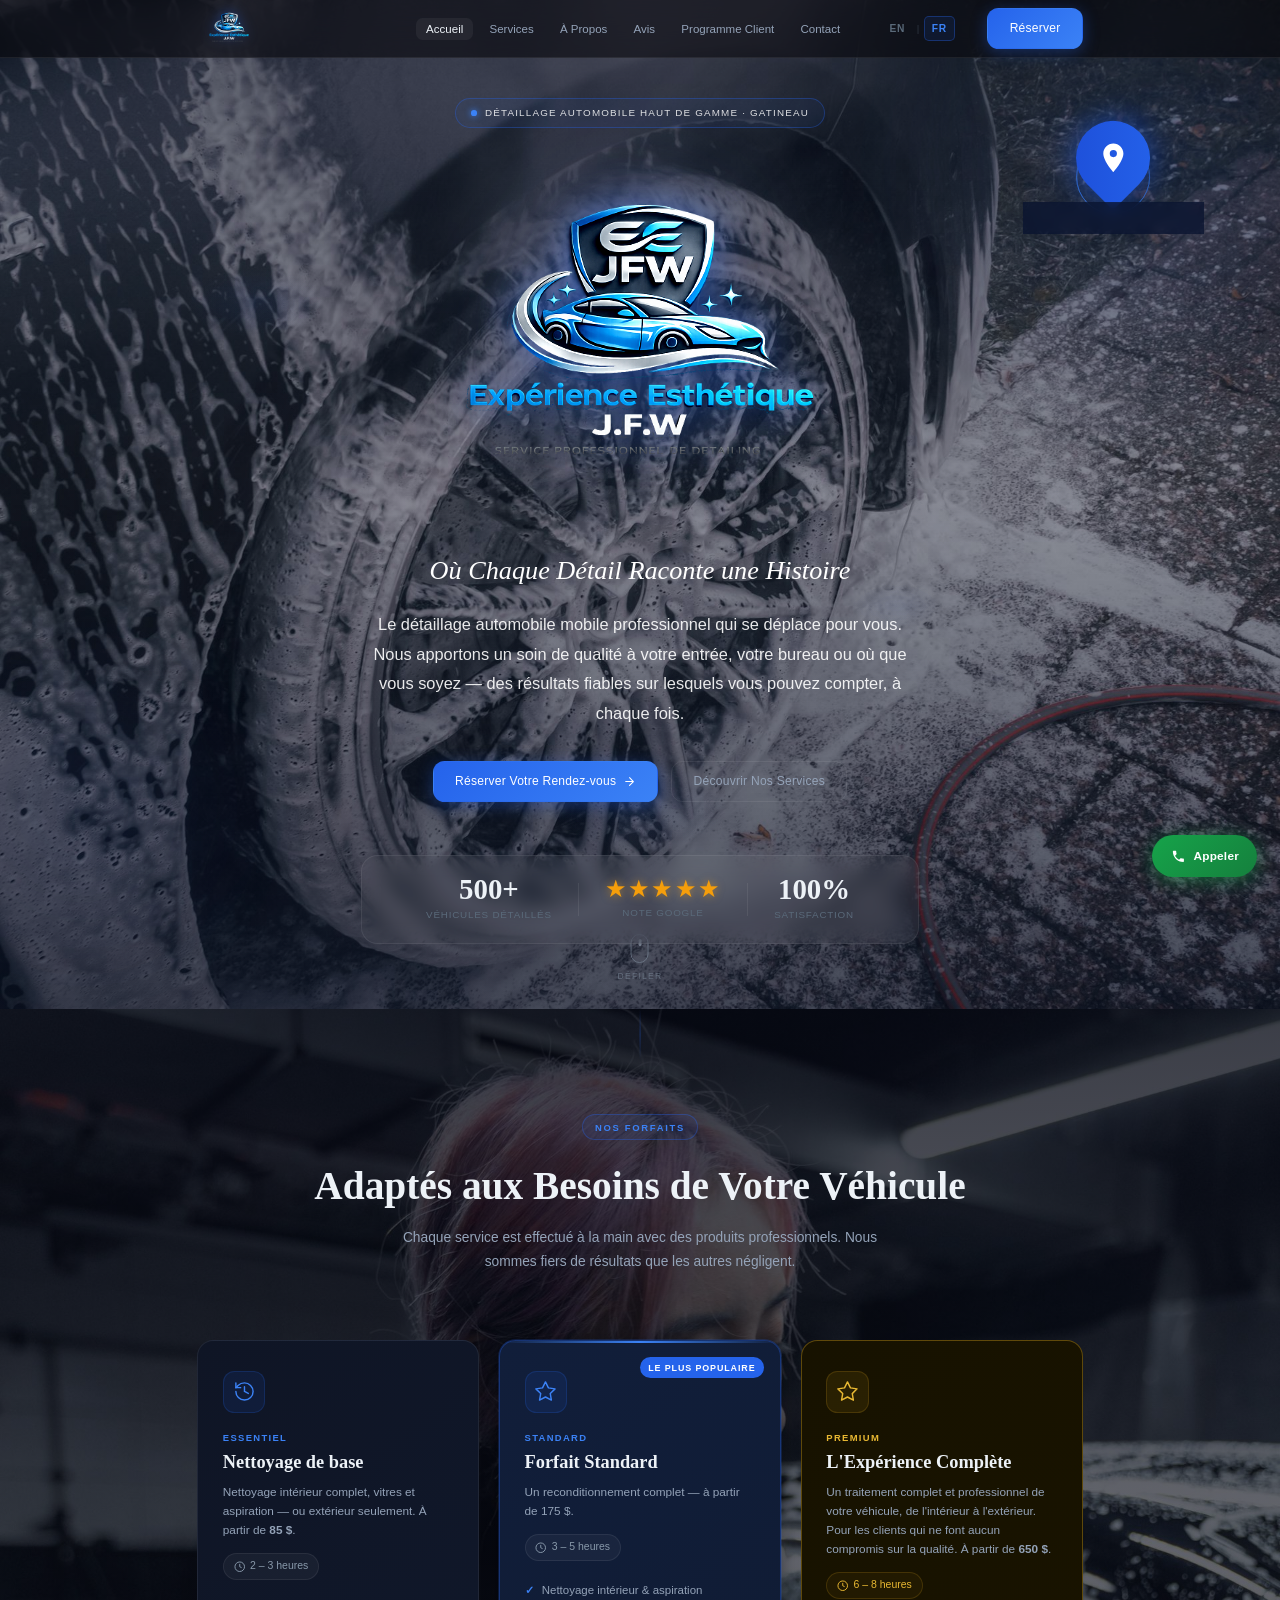
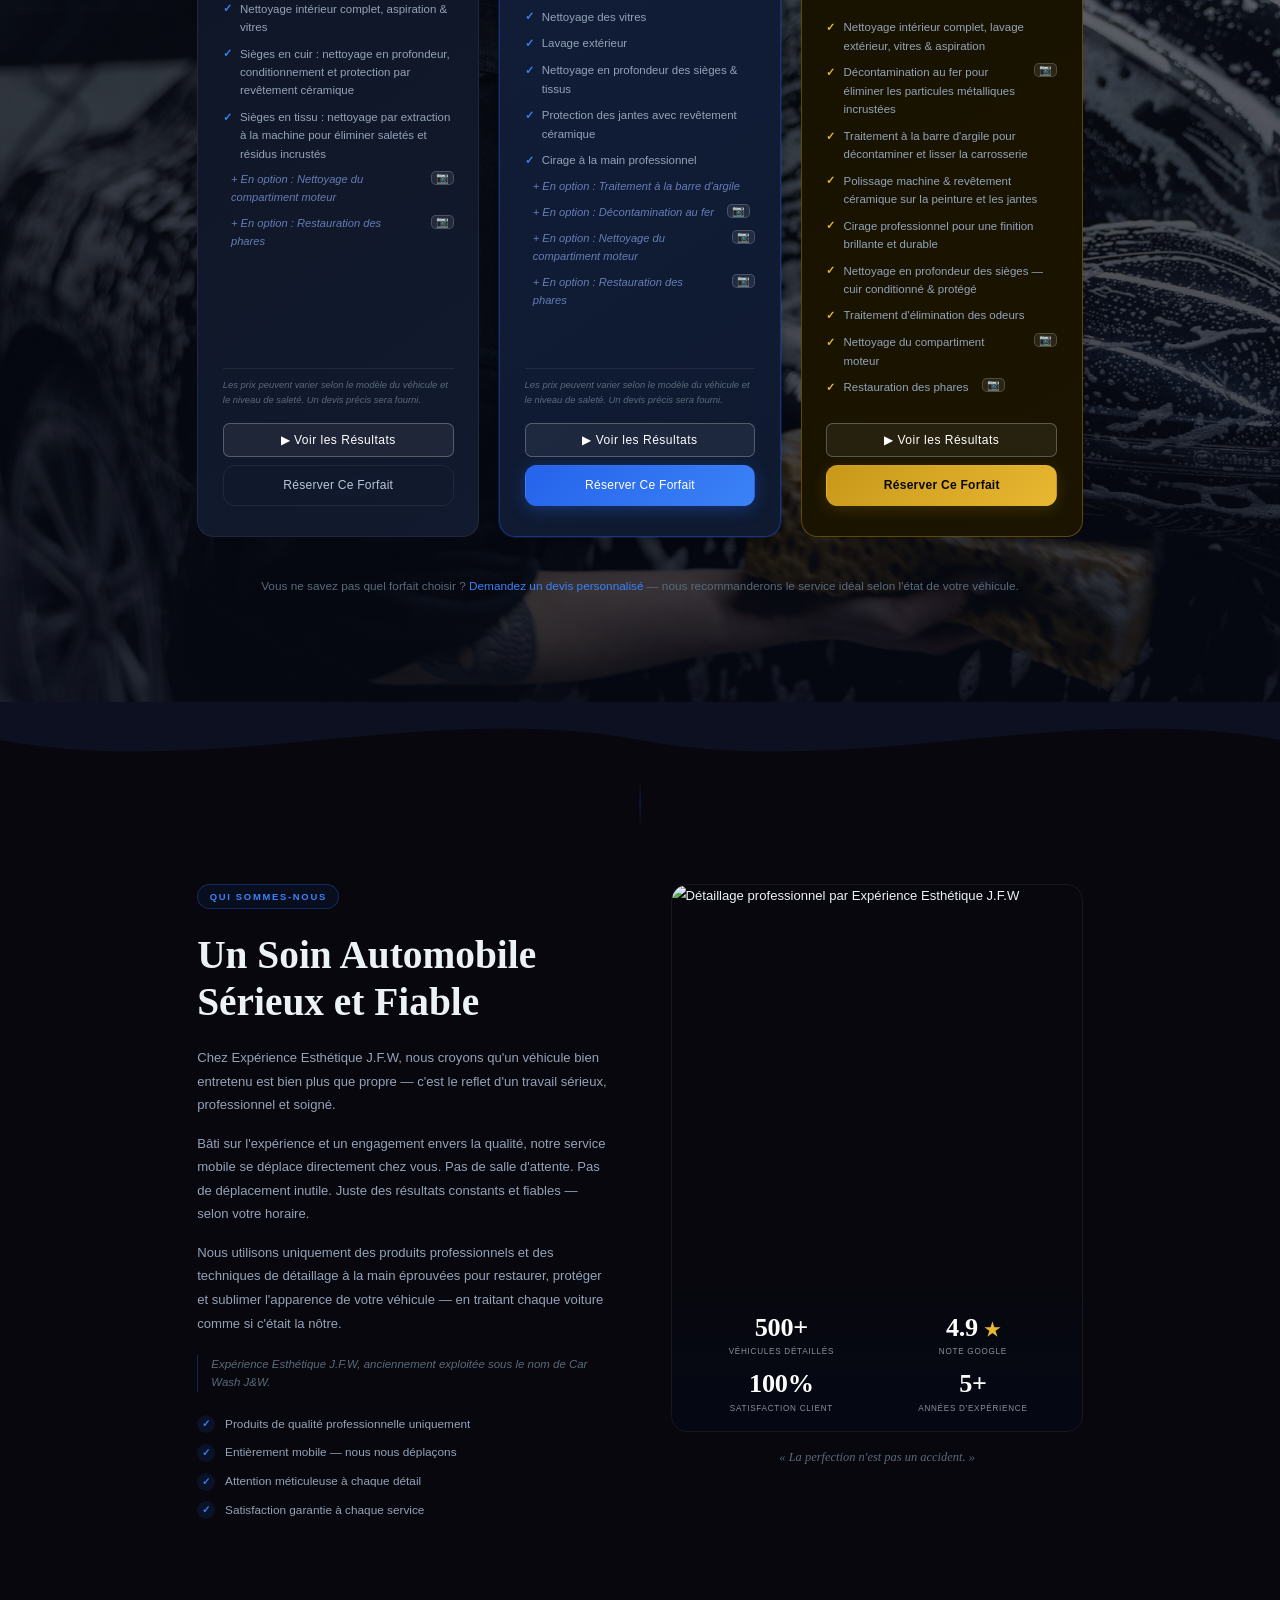
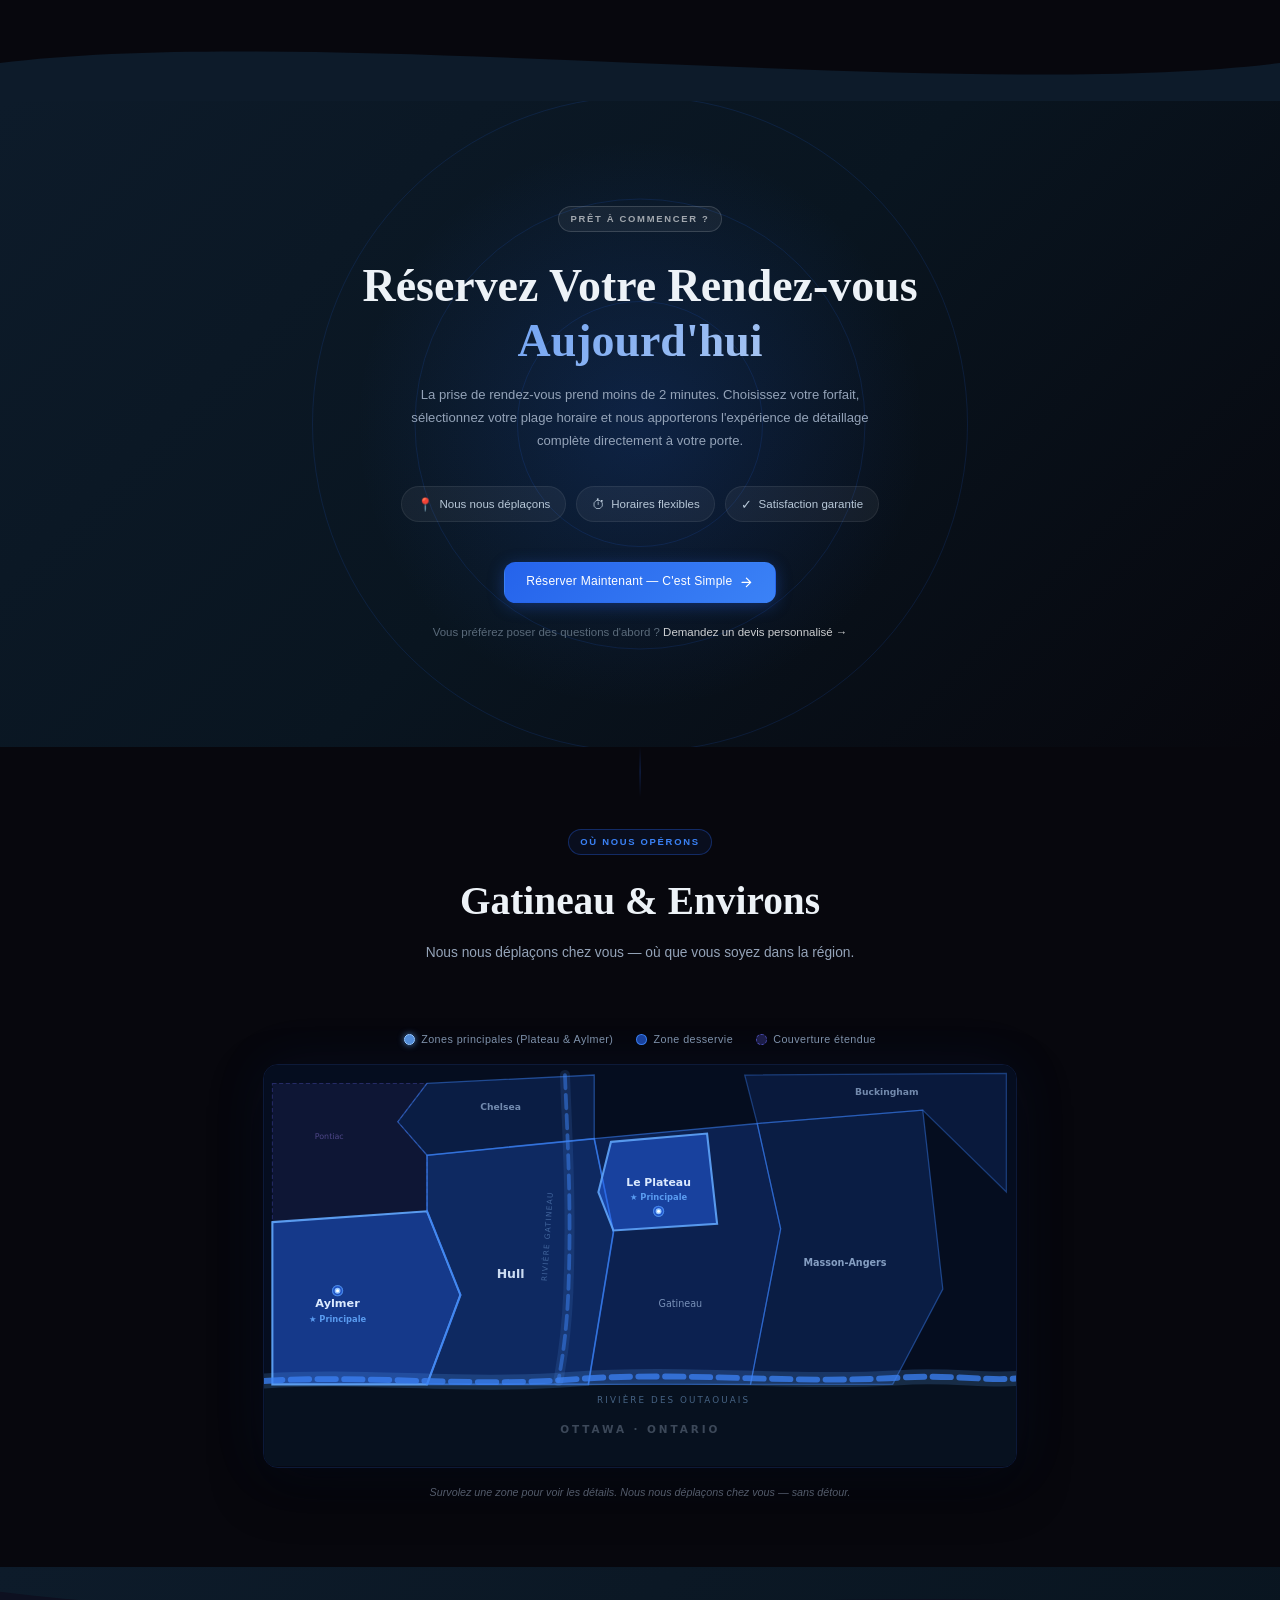
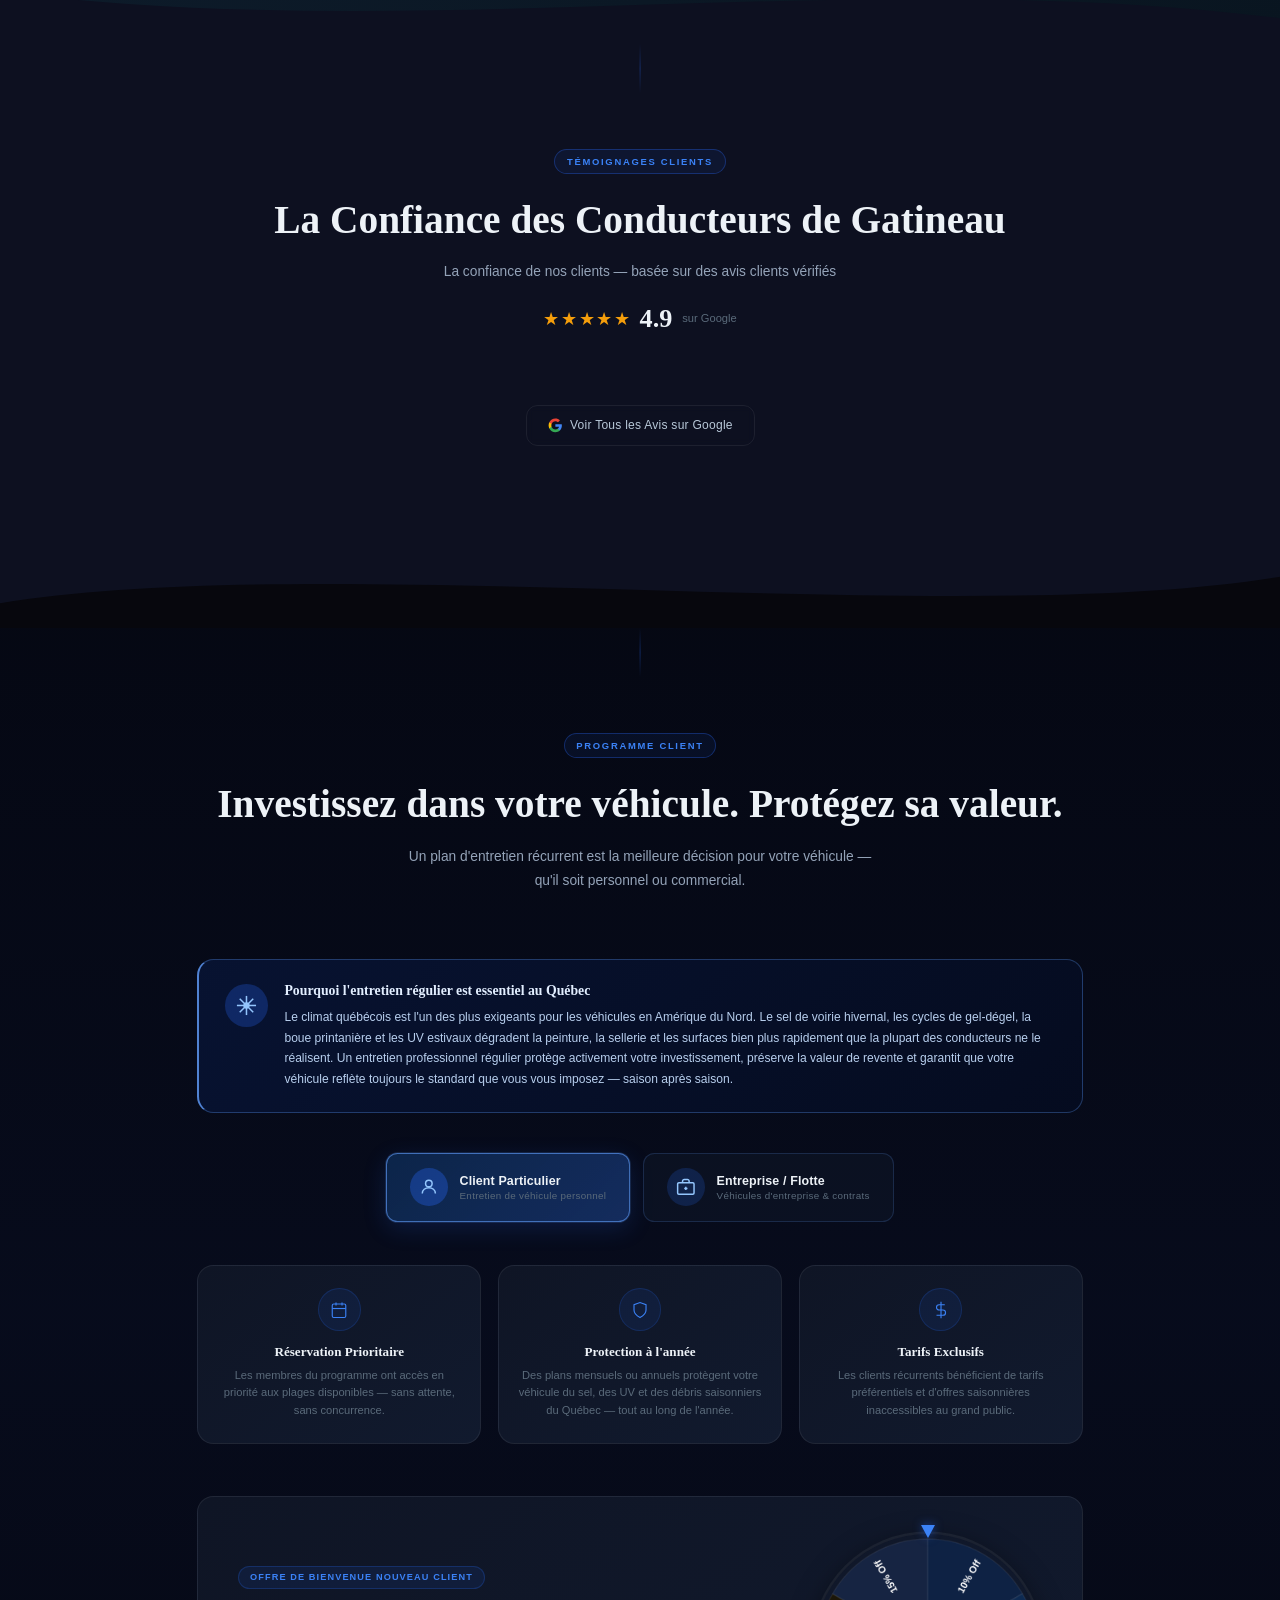
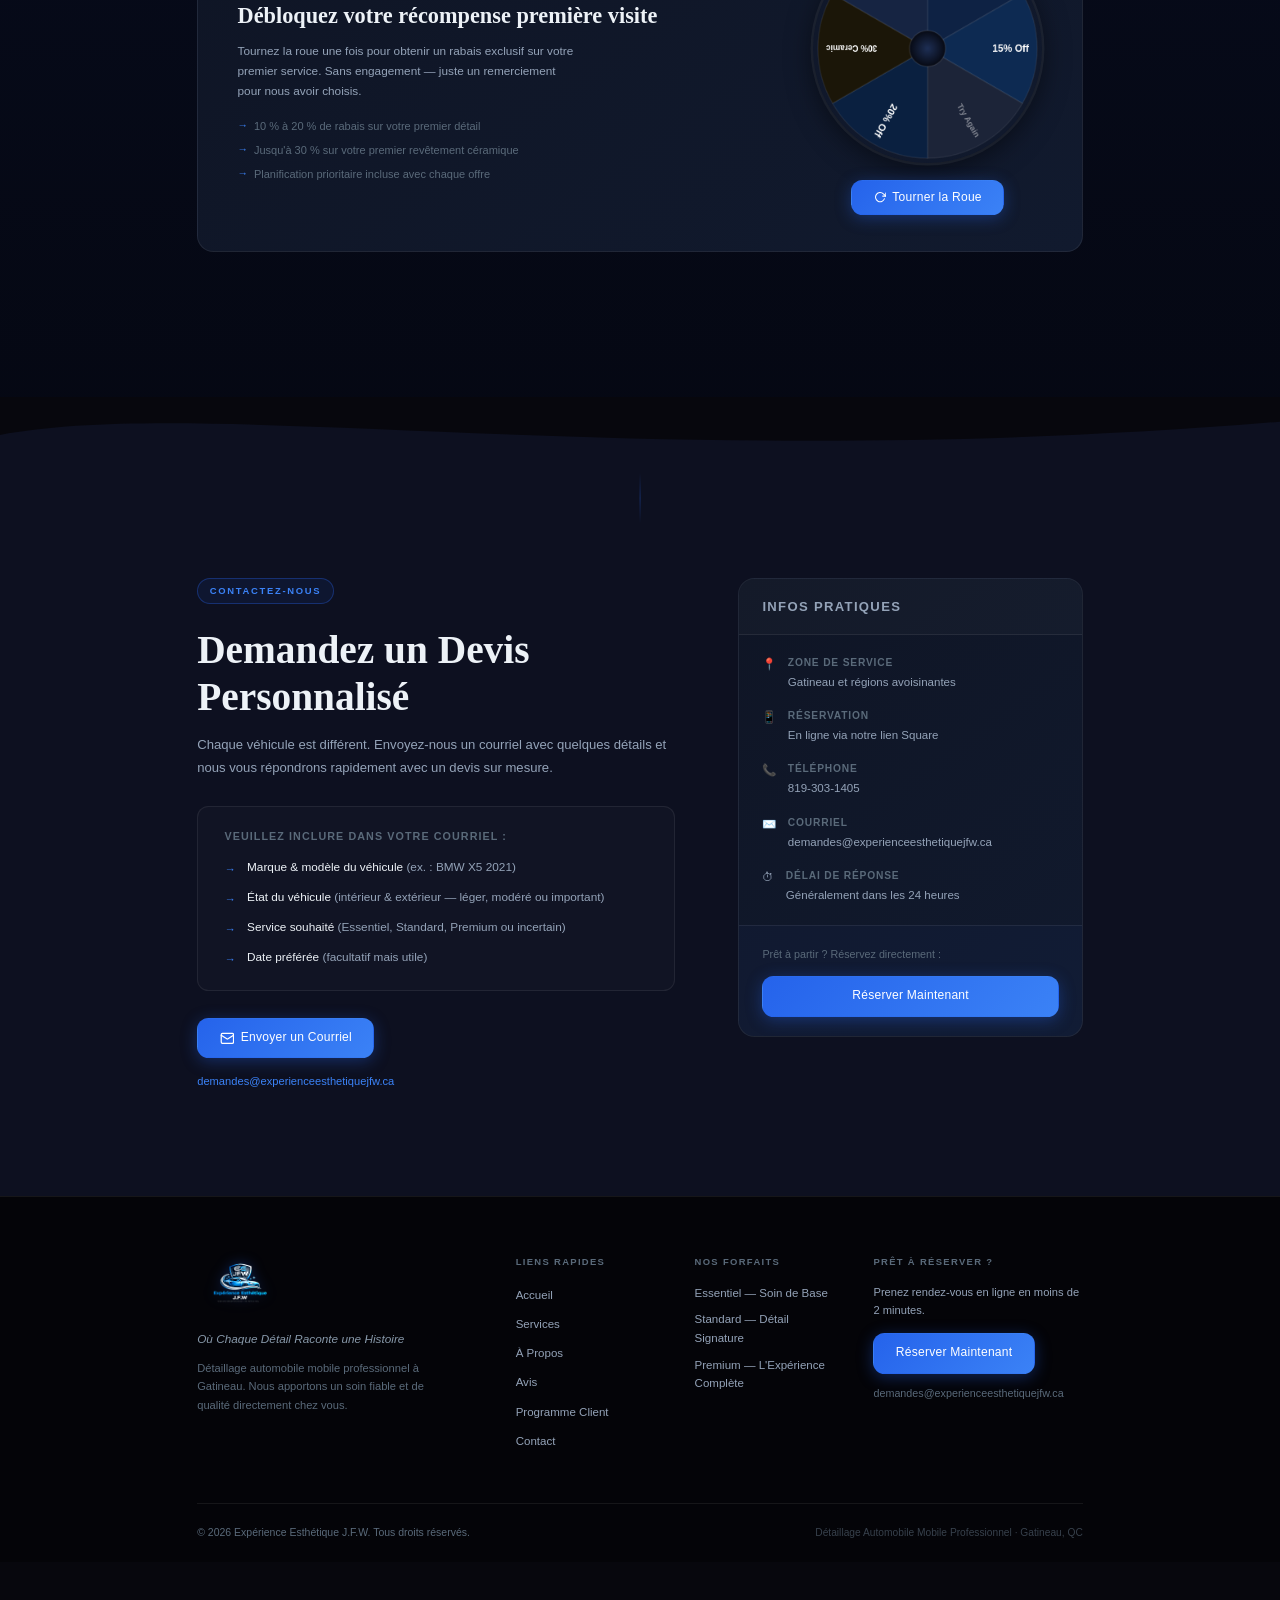
==== commit 12384fed: "Remove hero media-slot placeholder tags from HTML The CSS display:none wasn't taking effect fast eno" ====
--- a/fr.html
+++ b/fr.html
@@ -171,16 +171,6 @@
             </div>
         </div>
 
-        <!-- EMPLACEMENT MÉDIA 1 — Vidéo / Image de fond du héros -->
-        <div class="media-slot media-slot--hero-bg">
-            <div class="media-slot-inner">
-                <span class="ms-icon">🎬</span>
-                <span class="ms-title">Fond du Héros — Vidéo ou Photo</span>
-                <span class="ms-spec">Plein écran · Vidéo MP4 (boucle) ou image 1920×1080</span>
-                <span class="ms-hint">S'affichera derrière le logo et le texte avec un voile sombre</span>
-            </div>
-        </div>
-
         <div class="hero-waves" aria-hidden="true">
             <div class="wave wave-back"></div>
             <div class="wave wave-mid"></div>
--- a/styles.css
+++ b/styles.css
@@ -706,16 +706,20 @@
     display: none;
     flex-direction: column;
     gap: 0;
-    padding: 20px var(--container-pad) 30px;
+    padding: 0;                          /* 0 when closed so max-height:0 truly collapses it */
     background: rgba(7, 7, 13, 0.98);
-    border-top: 1px solid var(--border);
+    border-top: 1px solid transparent;  /* invisible when closed, avoids 1px bleed */
     max-height: 0;
     overflow: hidden;
-    transition: max-height 0.4s cubic-bezier(0.4, 0, 0.2, 1);
+    transition: max-height 0.4s cubic-bezier(0.4, 0, 0.2, 1),
+                padding    0.35s cubic-bezier(0.4, 0, 0.2, 1),
+                border-color 0.1s ease;
 }
 
 .mobile-menu.open {
     max-height: 500px;
+    padding: 20px var(--container-pad) 30px;
+    border-top-color: var(--border);
 }
 
 .mobile-menu ul {
@@ -3096,8 +3100,8 @@
 
 /* Base slot */
 .media-slot {
+    display: none;          /* hidden until real media replaces this placeholder */
     position: relative;
-    display: flex;
     flex-direction: column;
     align-items: center;
     justify-content: center;
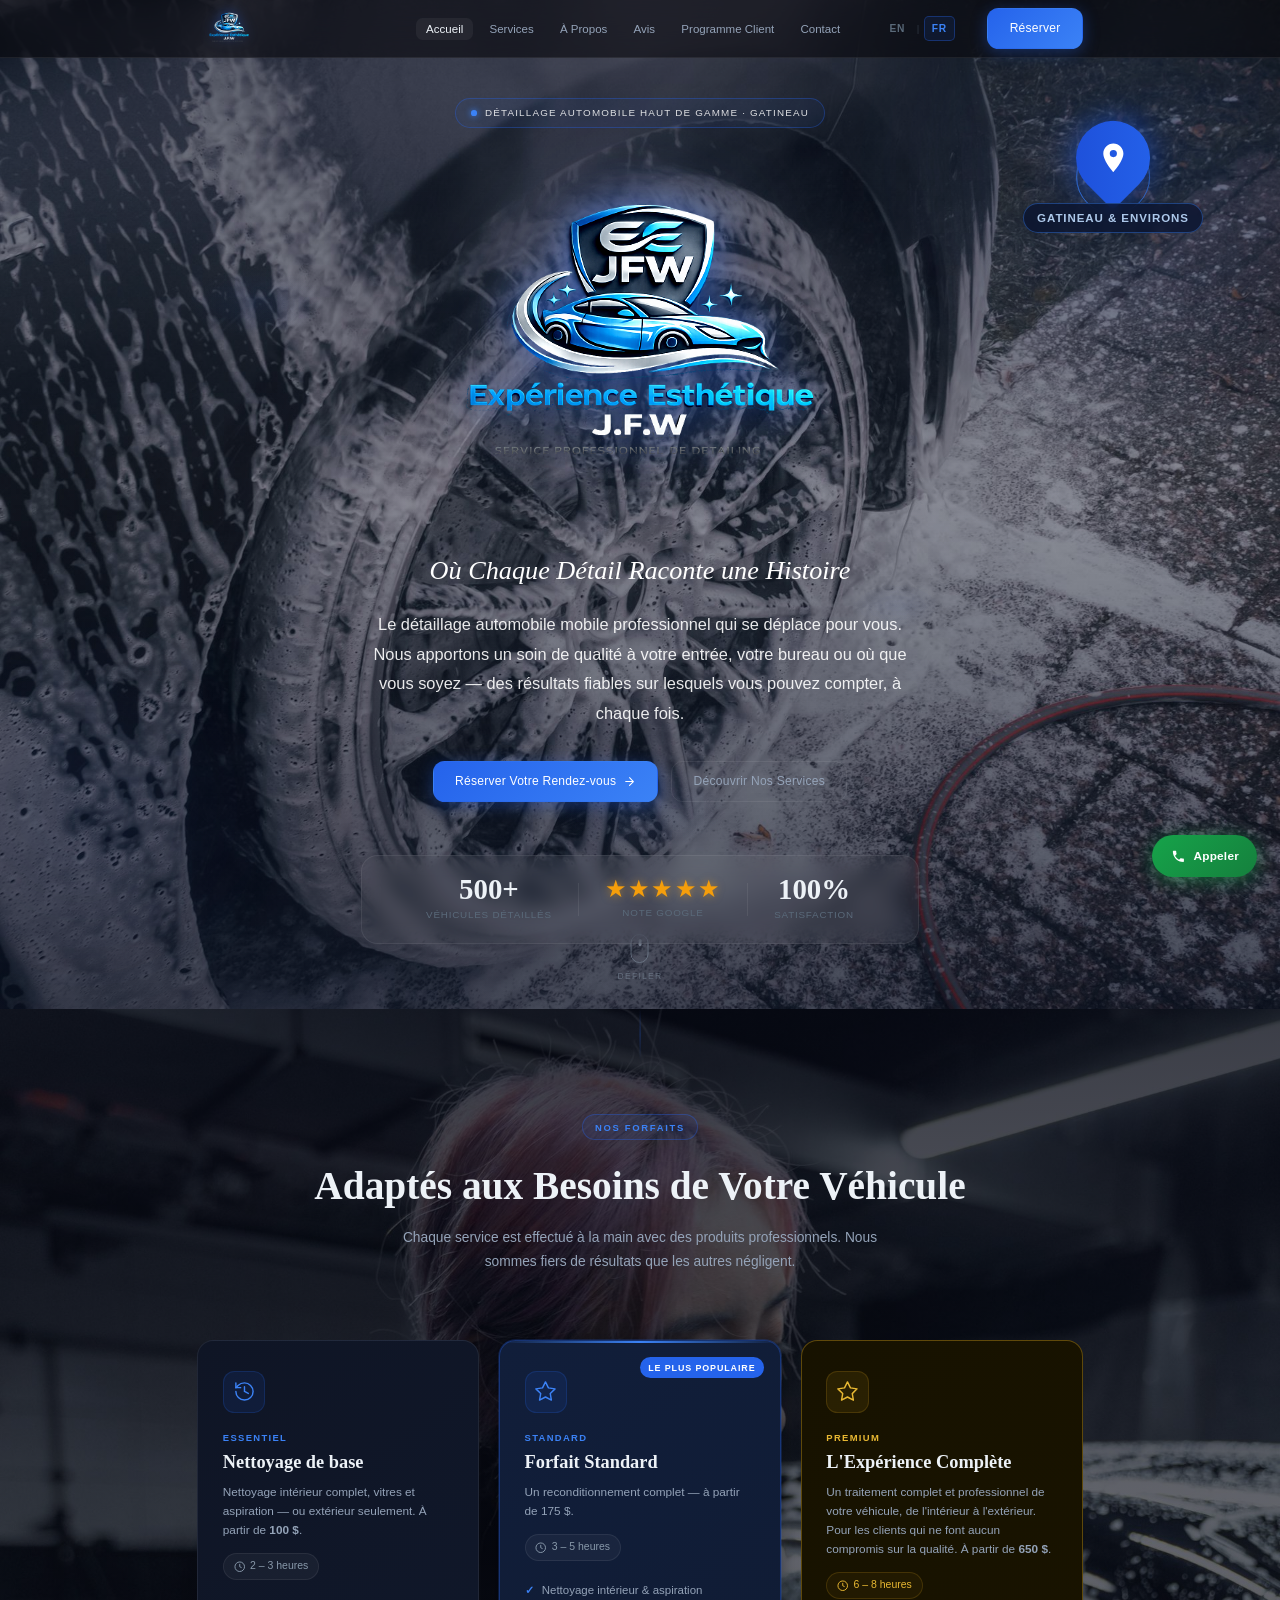
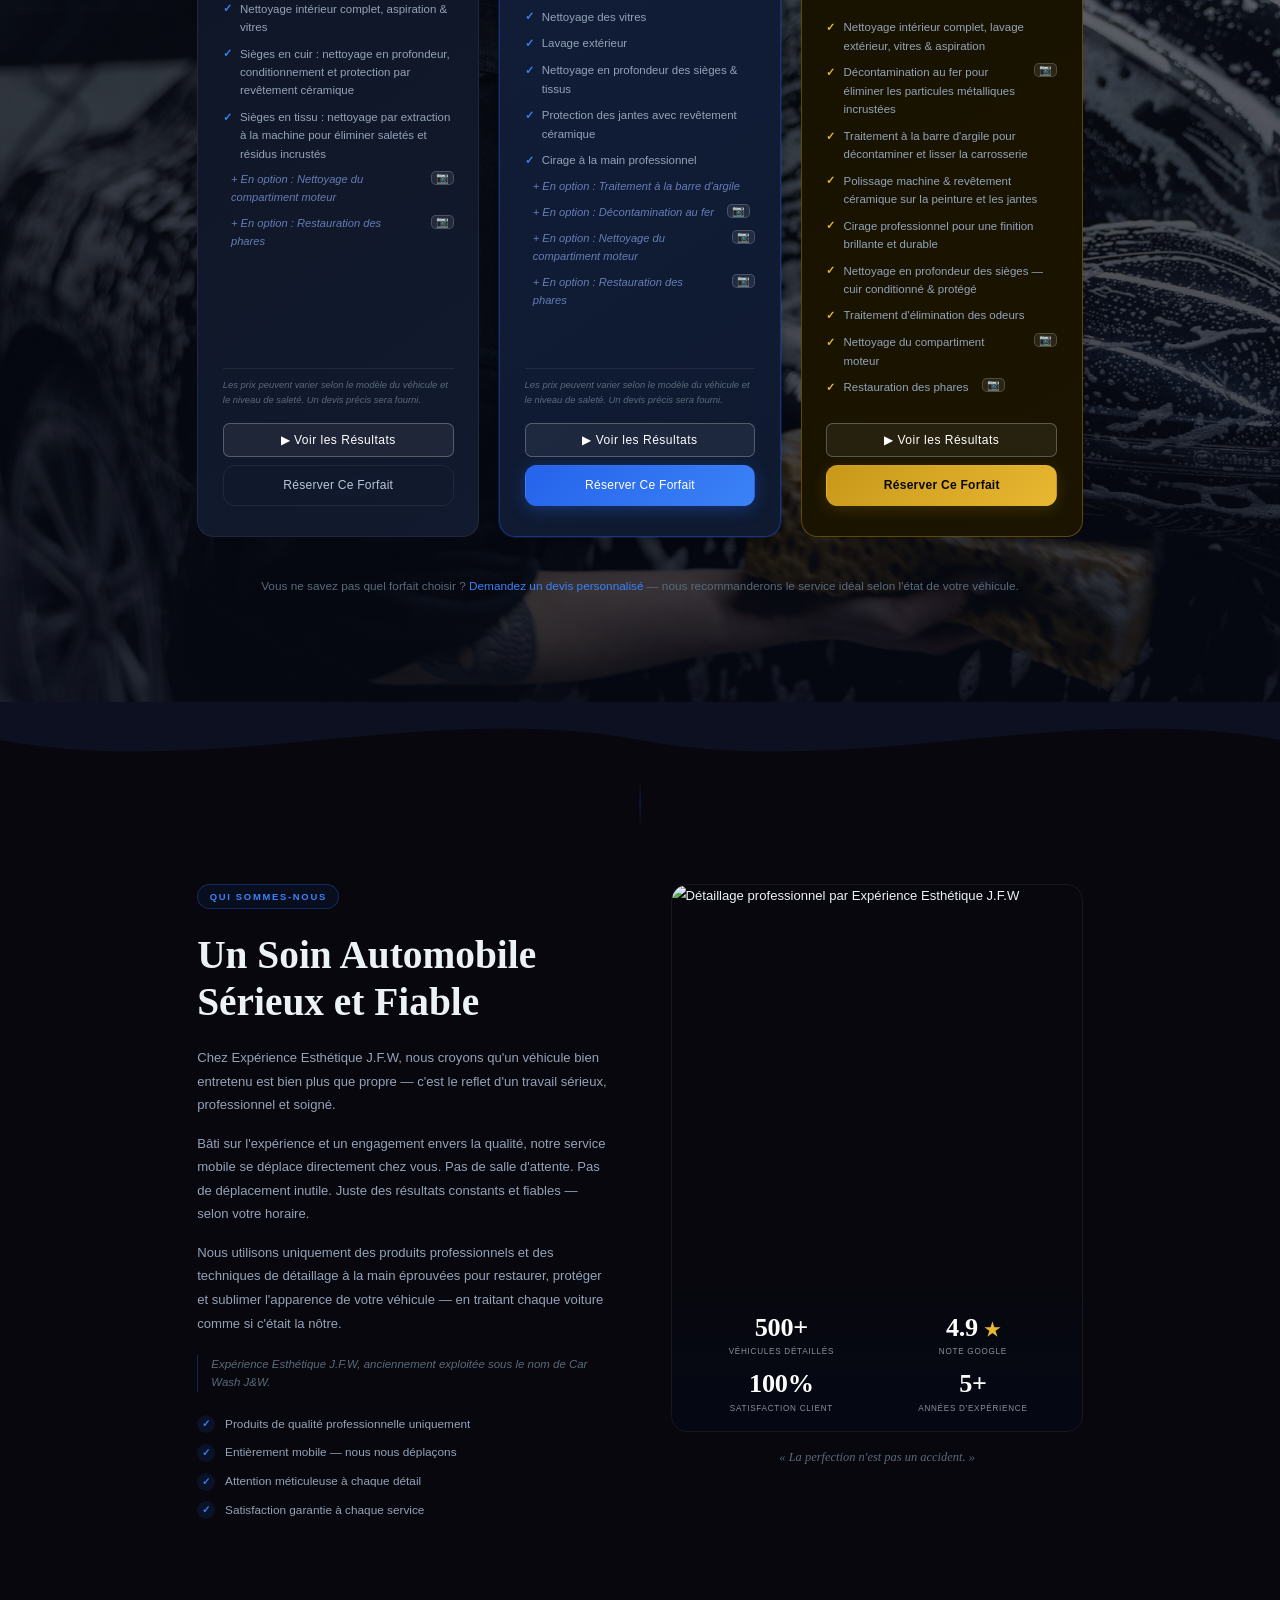
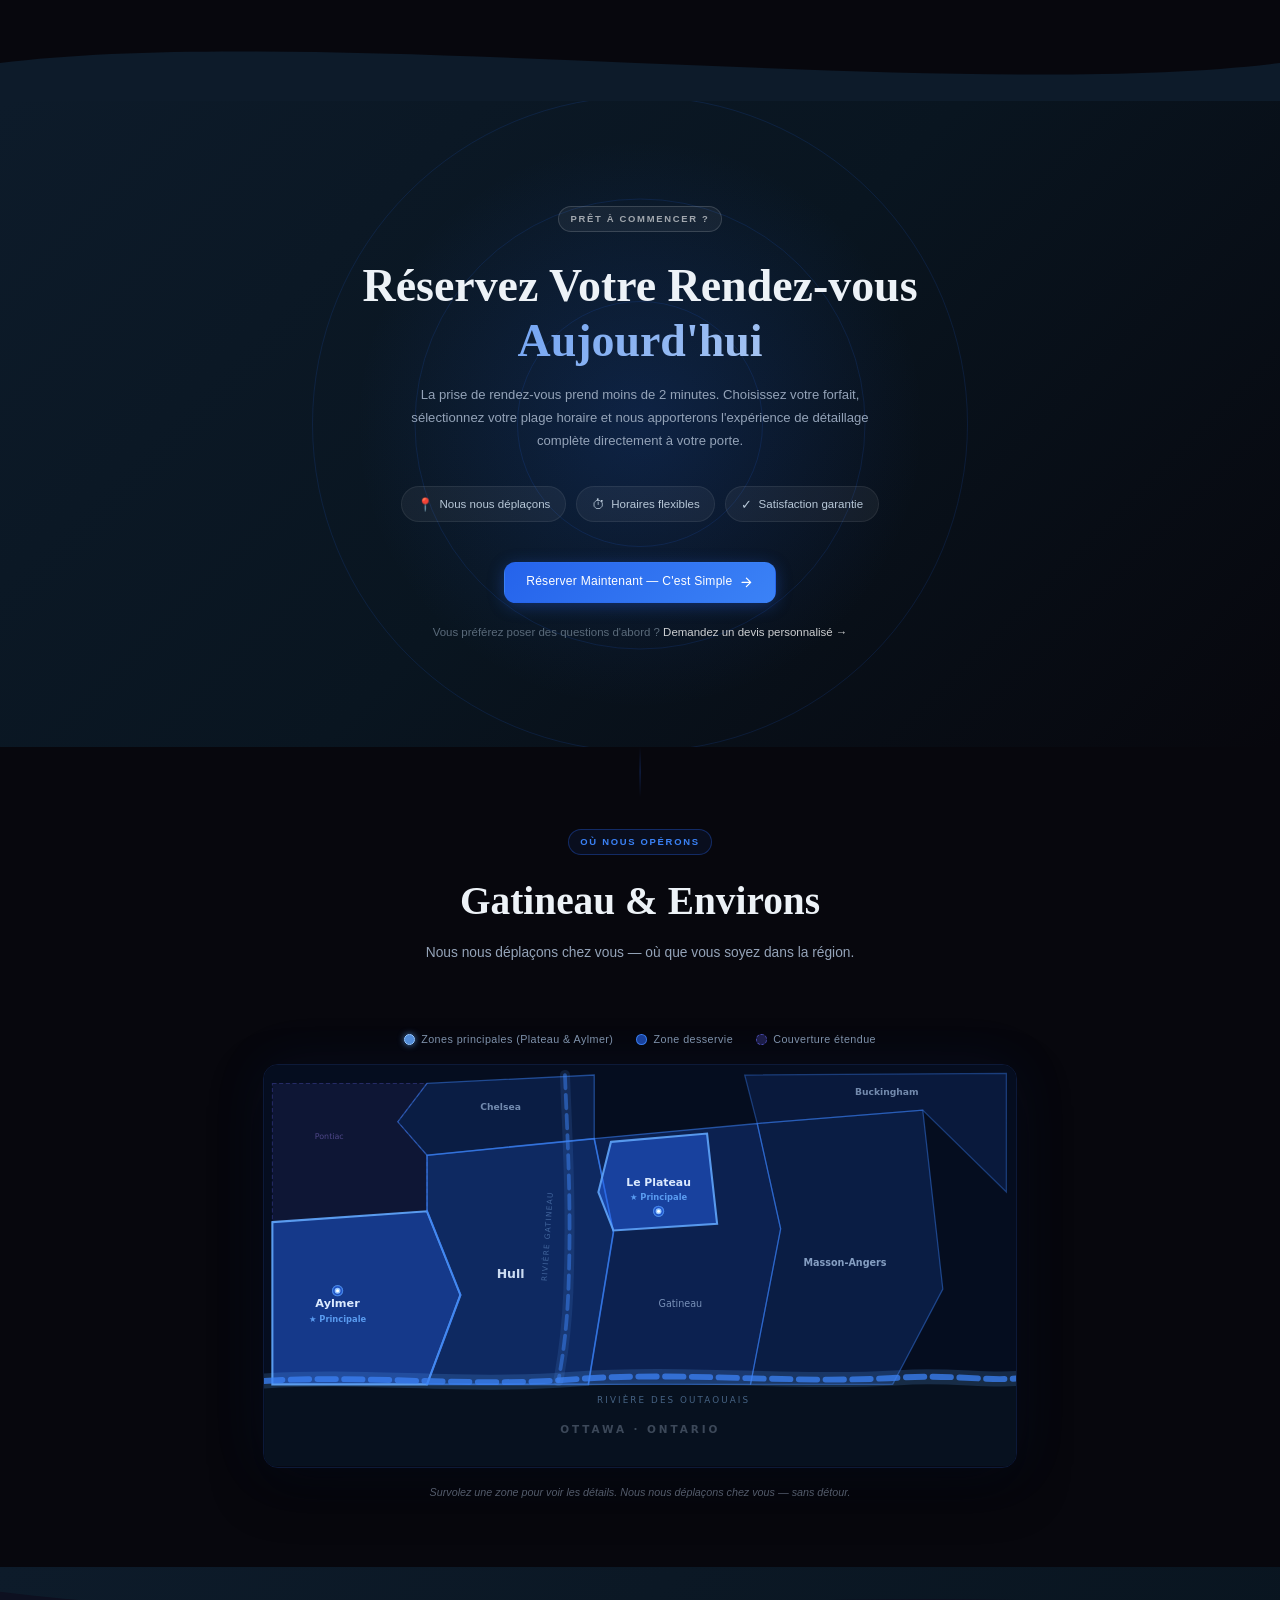
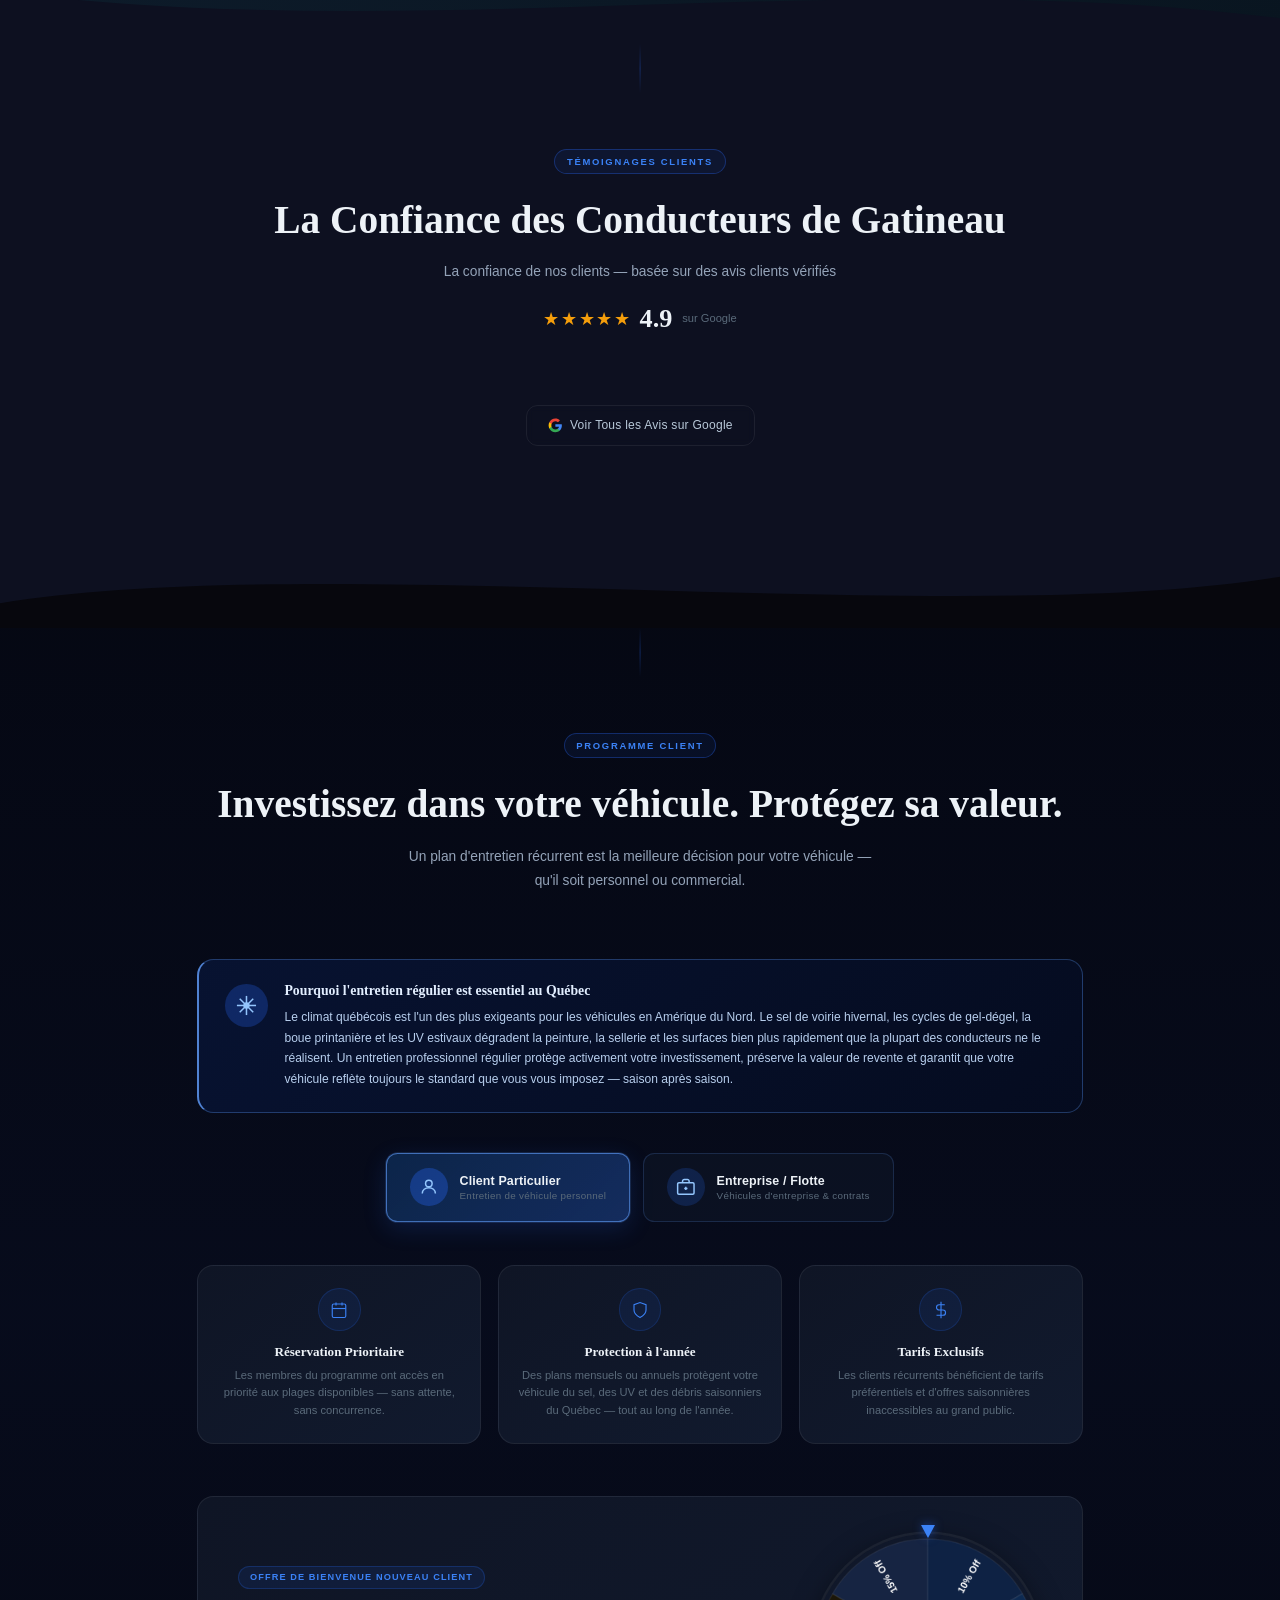
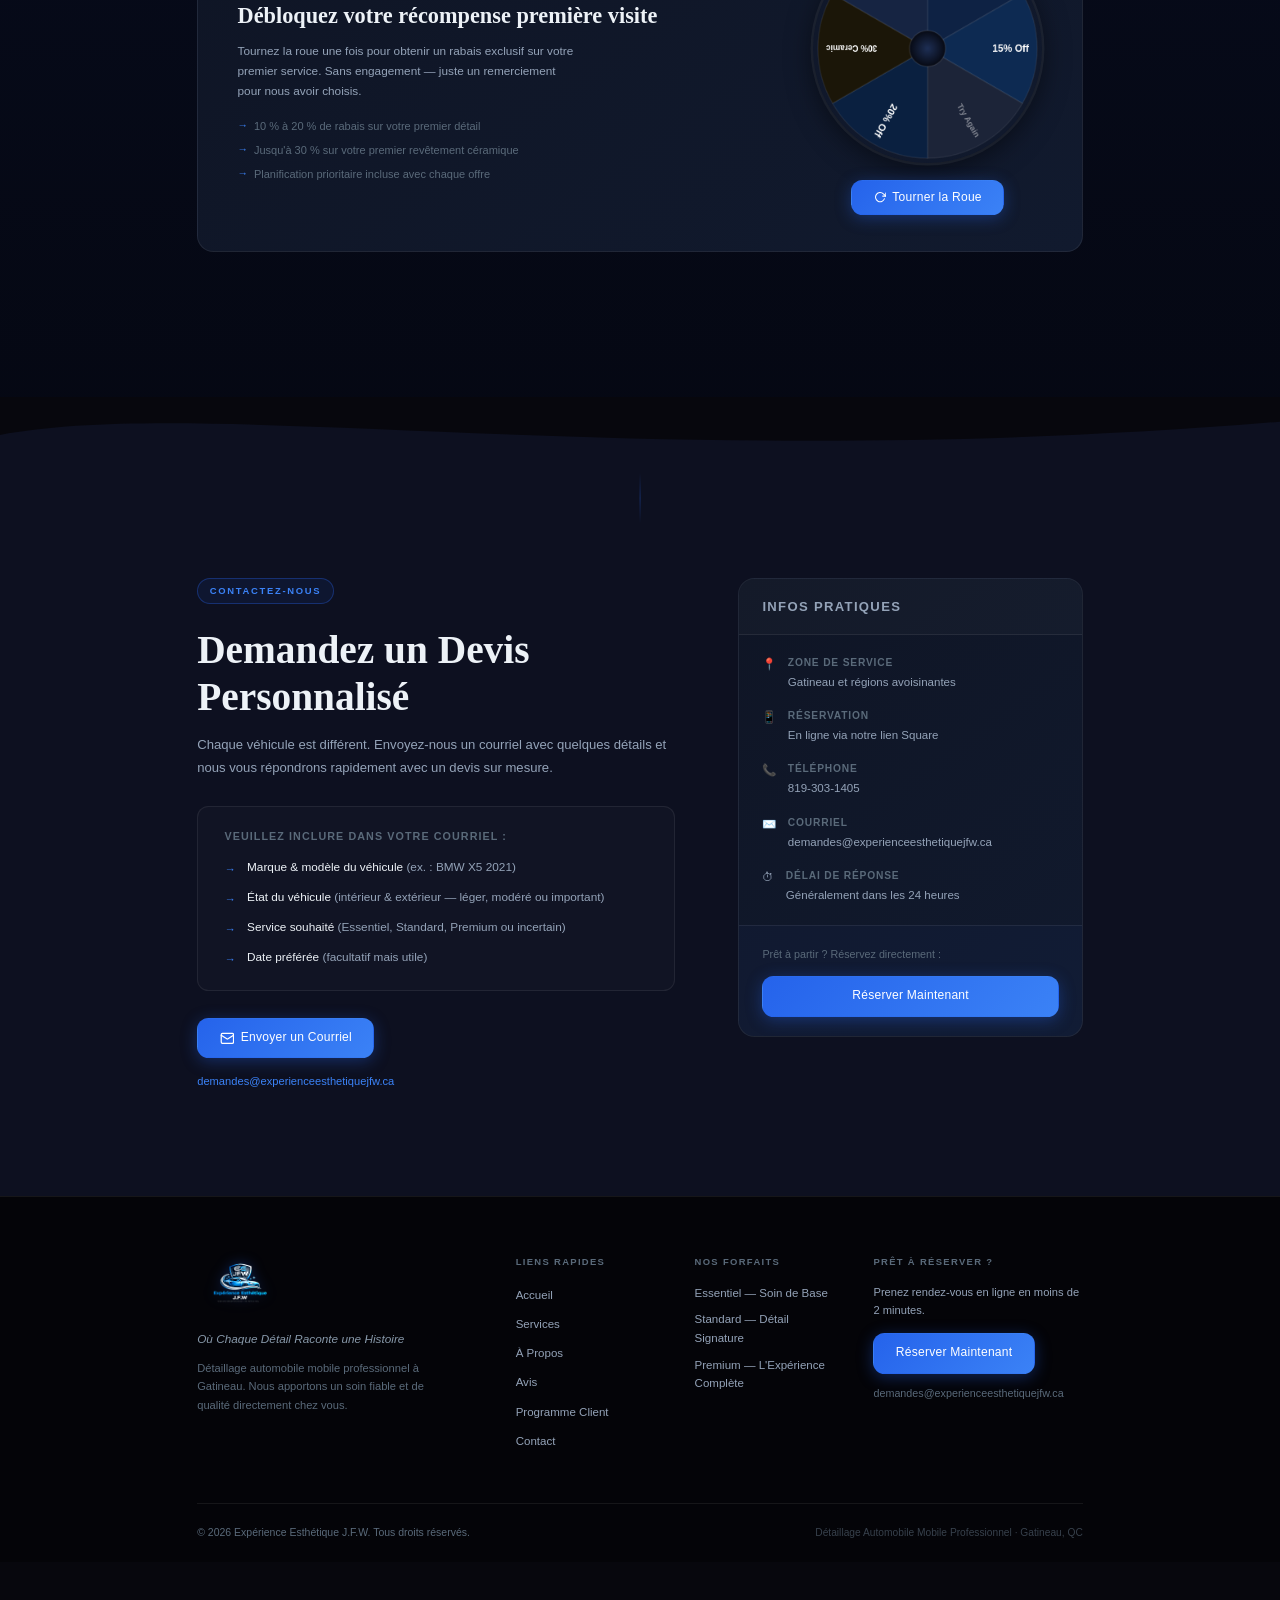
==== commit 16aed8aa: "Update Basic Cleaning starting price to 100 $ in French version Co-Authored-By: Claude Sonnet 4.6 <n" ====
--- a/fr.html
+++ b/fr.html
@@ -208,7 +208,7 @@
                     </div>
                     <div class="card-tier">Essentiel</div>
                     <h3 class="card-title">Nettoyage de base</h3>
-                    <p class="card-description">Nettoyage intérieur complet, vitres et aspiration — ou extérieur seulement. À partir de <strong>85 $</strong>.</p>
+                    <p class="card-description">Nettoyage intérieur complet, vitres et aspiration — ou extérieur seulement. À partir de <strong>100 $</strong>.</p>
                     <div class="card-time">
                         <svg xmlns="http://www.w3.org/2000/svg" width="14" height="14" viewBox="0 0 24 24" fill="none" stroke="currentColor" stroke-width="2"><circle cx="12" cy="12" r="10"/><polyline points="12,6 12,12 16,14"/></svg>
                         2 – 3 heures
--- a/styles.css
+++ b/styles.css
@@ -1801,9 +1801,16 @@
 @media (max-width: 768px) {
     .hero-location-pin {
         top: auto;
-        bottom: 22%;
-        right: 5%;
-        transform: scale(0.85);
+        bottom: 20%;
+        right: 4%;
+        transform: scale(0.65);
+        transform-origin: bottom right;
+        opacity: 0.45;
+        animation: none;   /* prevent pinFloat from overriding scale(0.38) */
+        z-index: 60;       /* above enroll-pin (z-index: 50) so tap hits this element */
+    }
+    .hero-location-pin:hover {
+        opacity: 0.85;
     }
 }
 
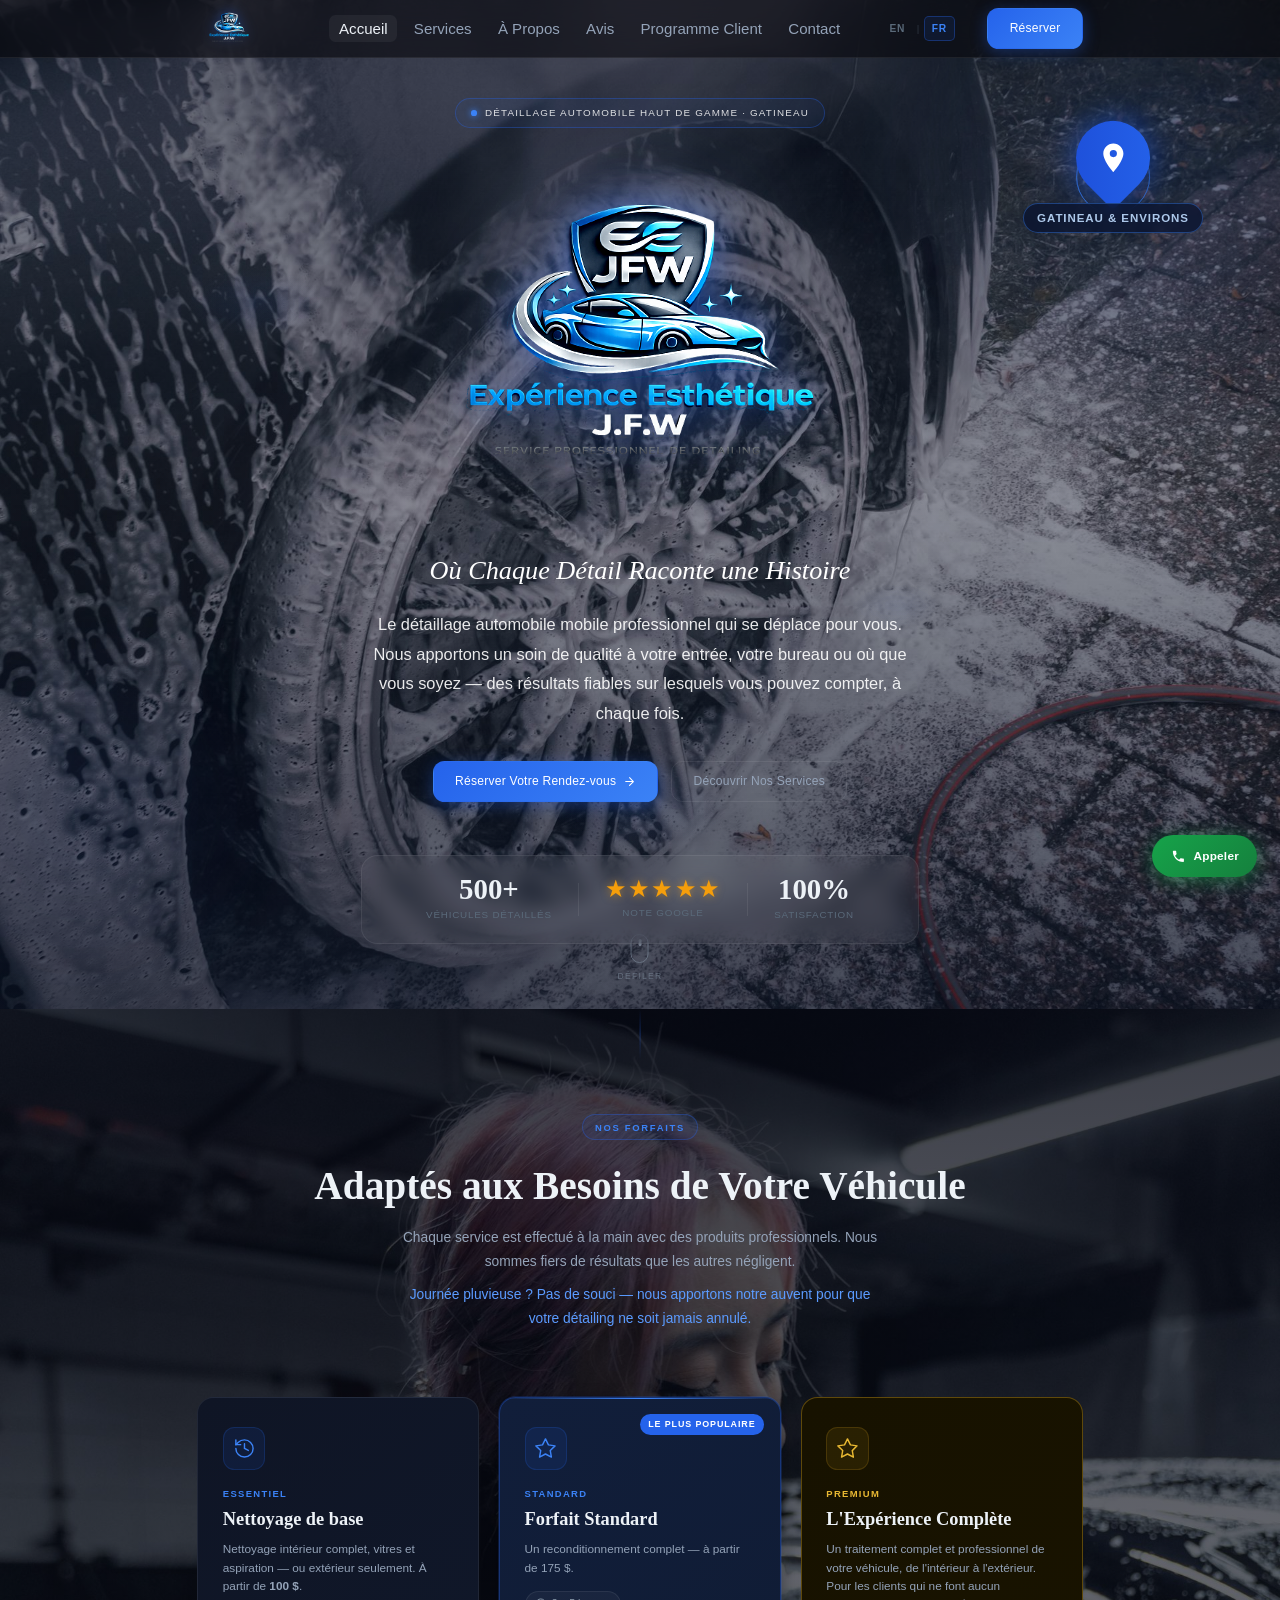
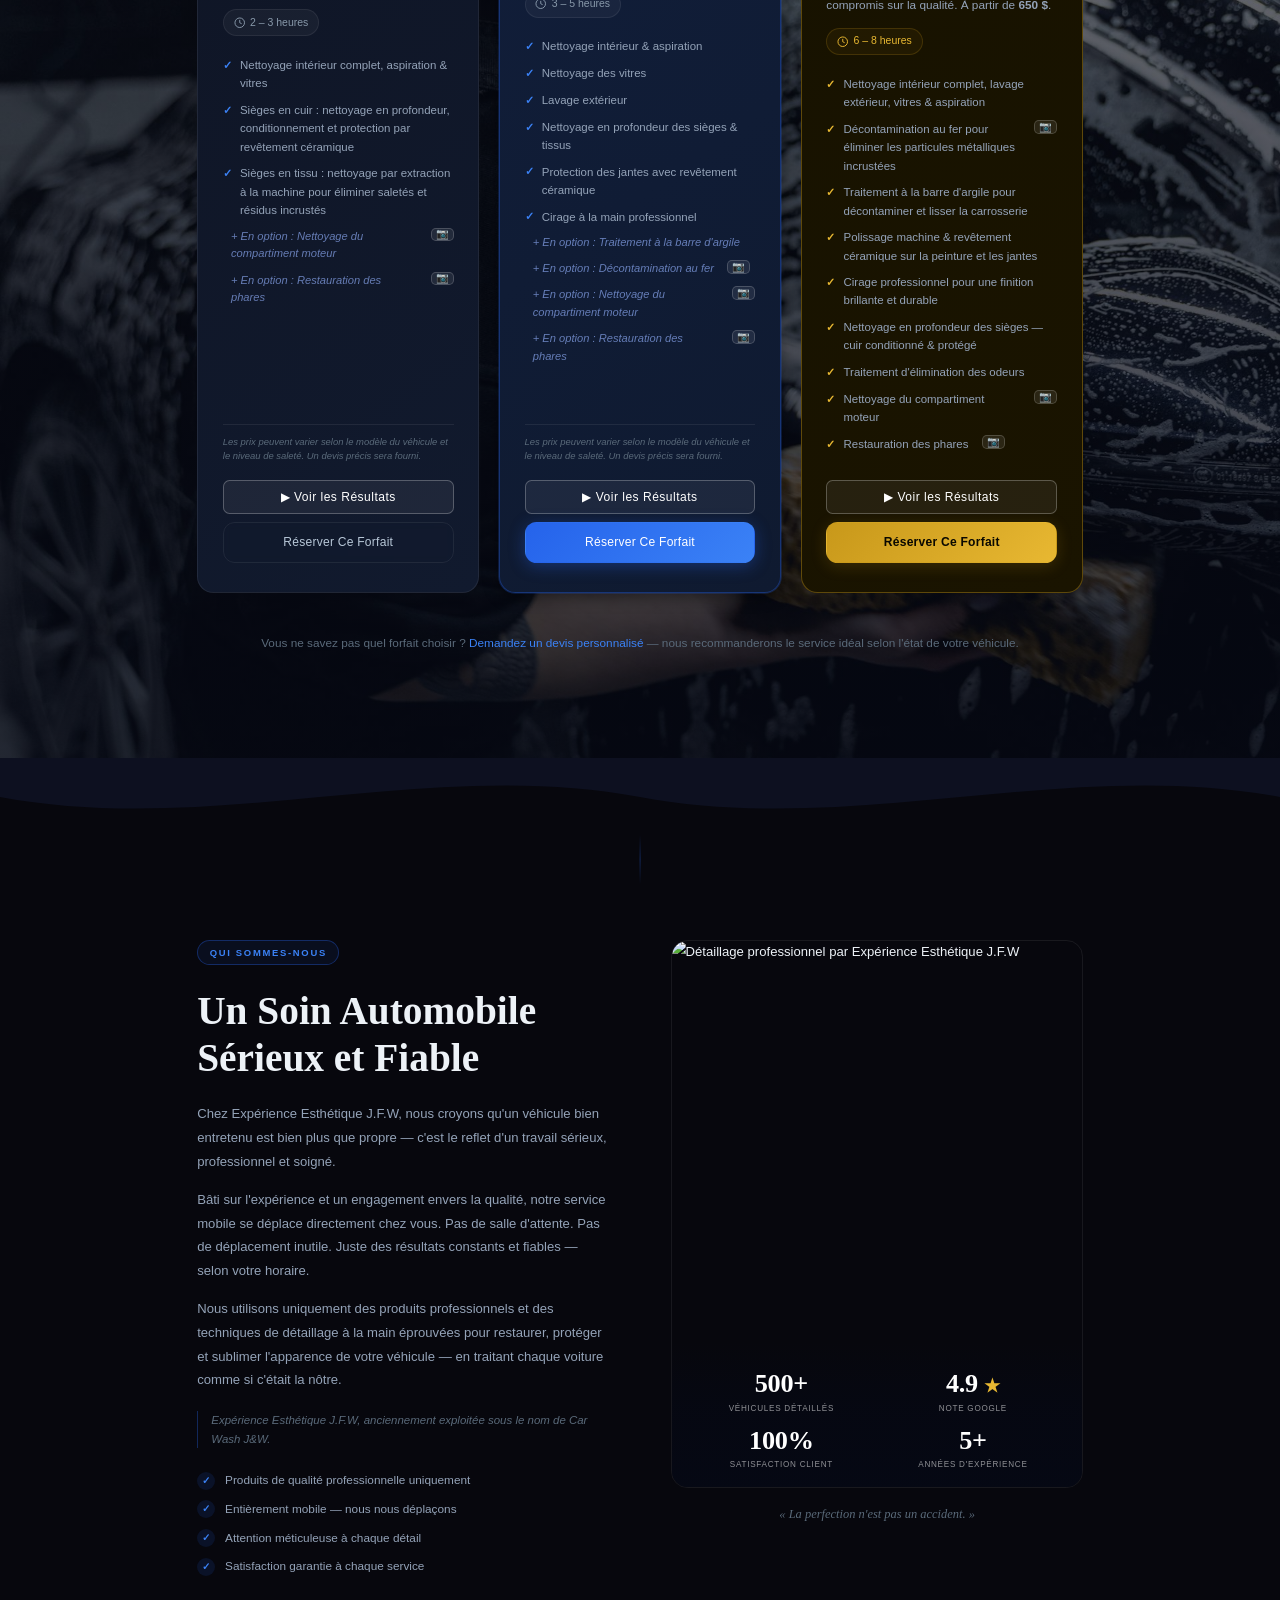
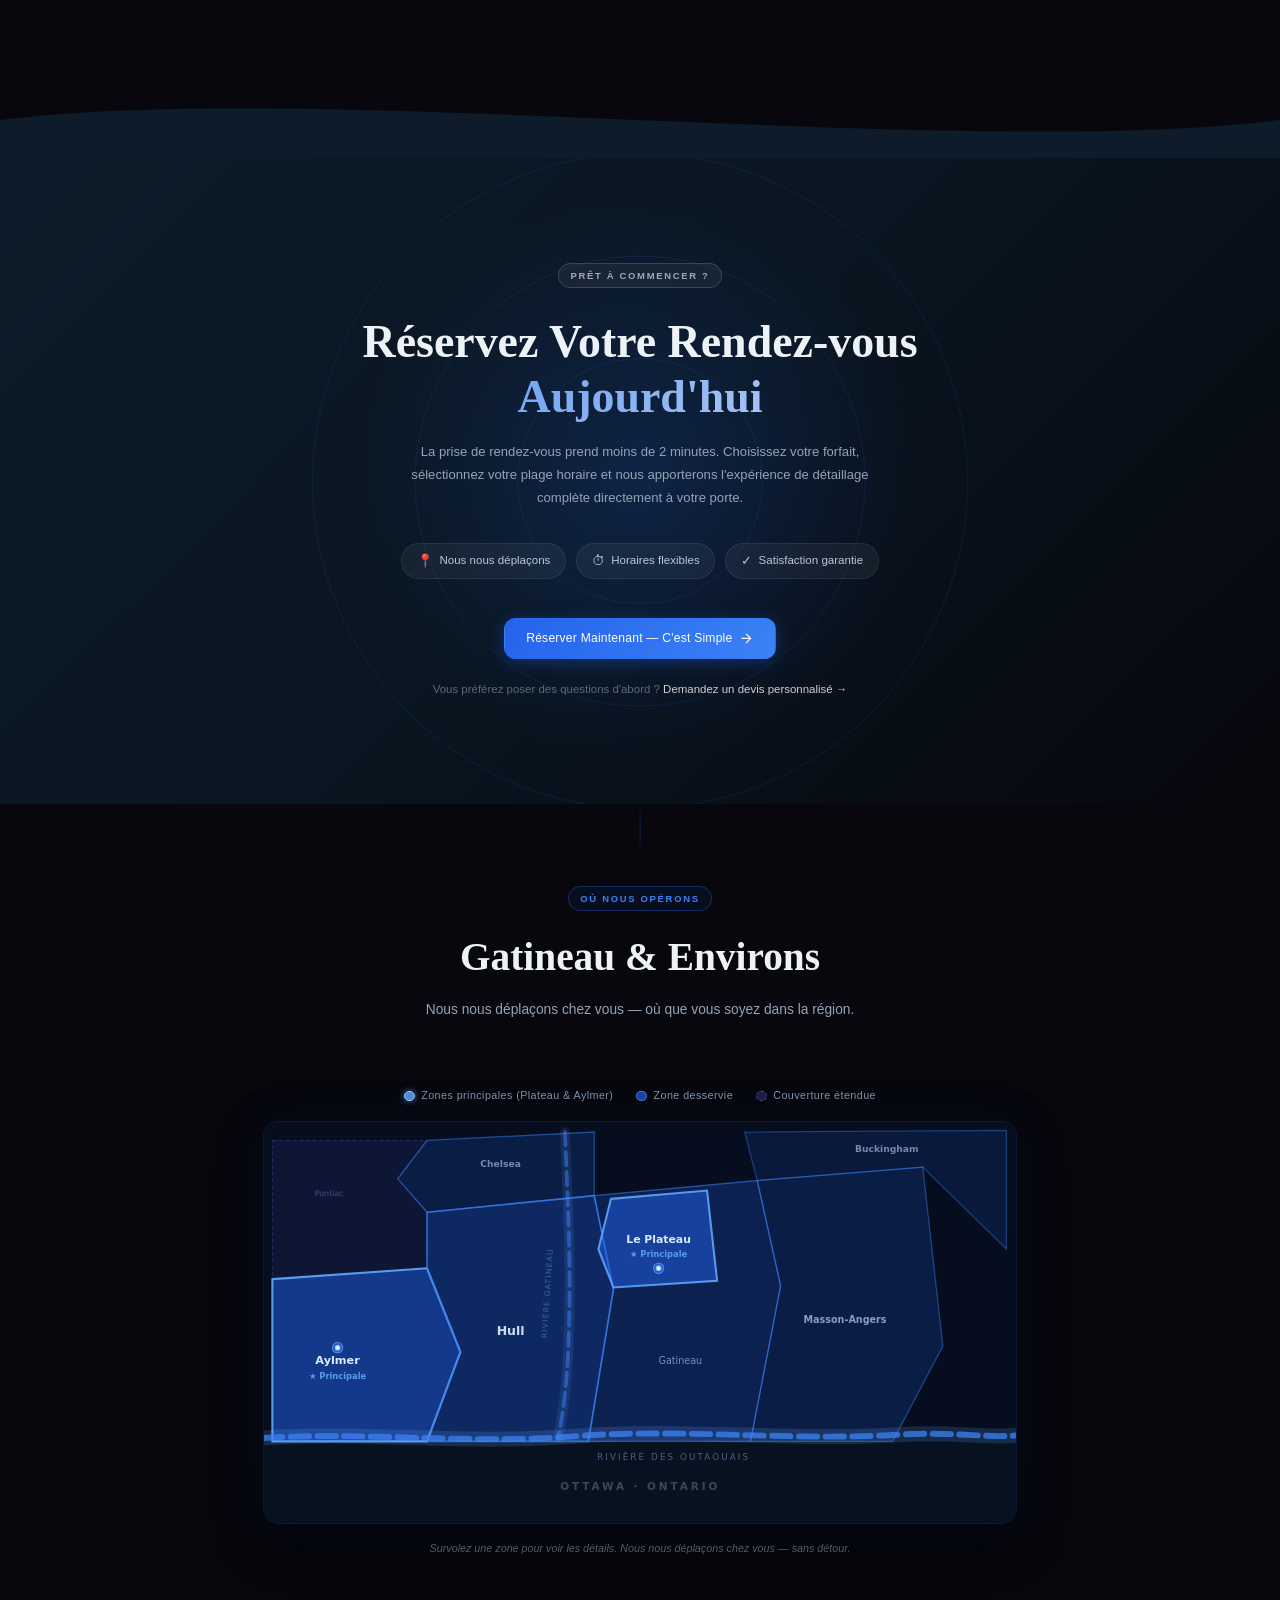
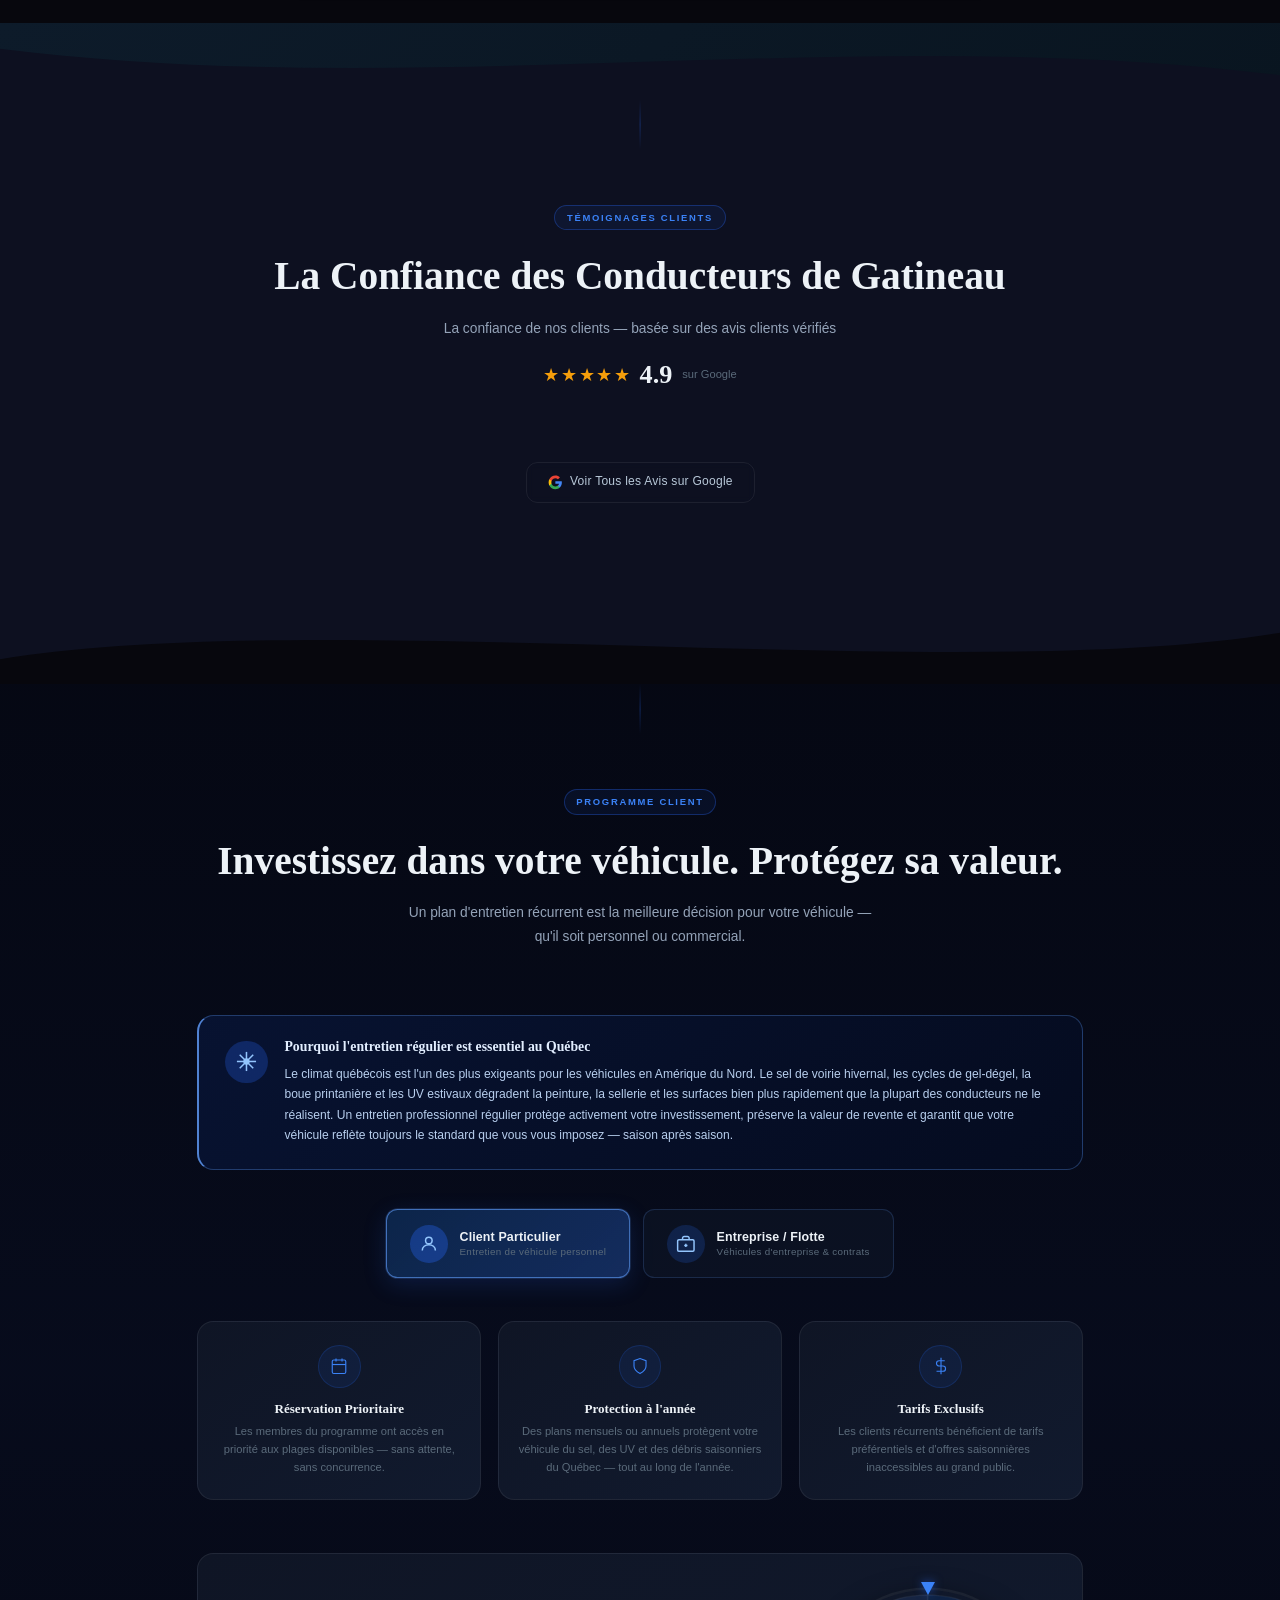
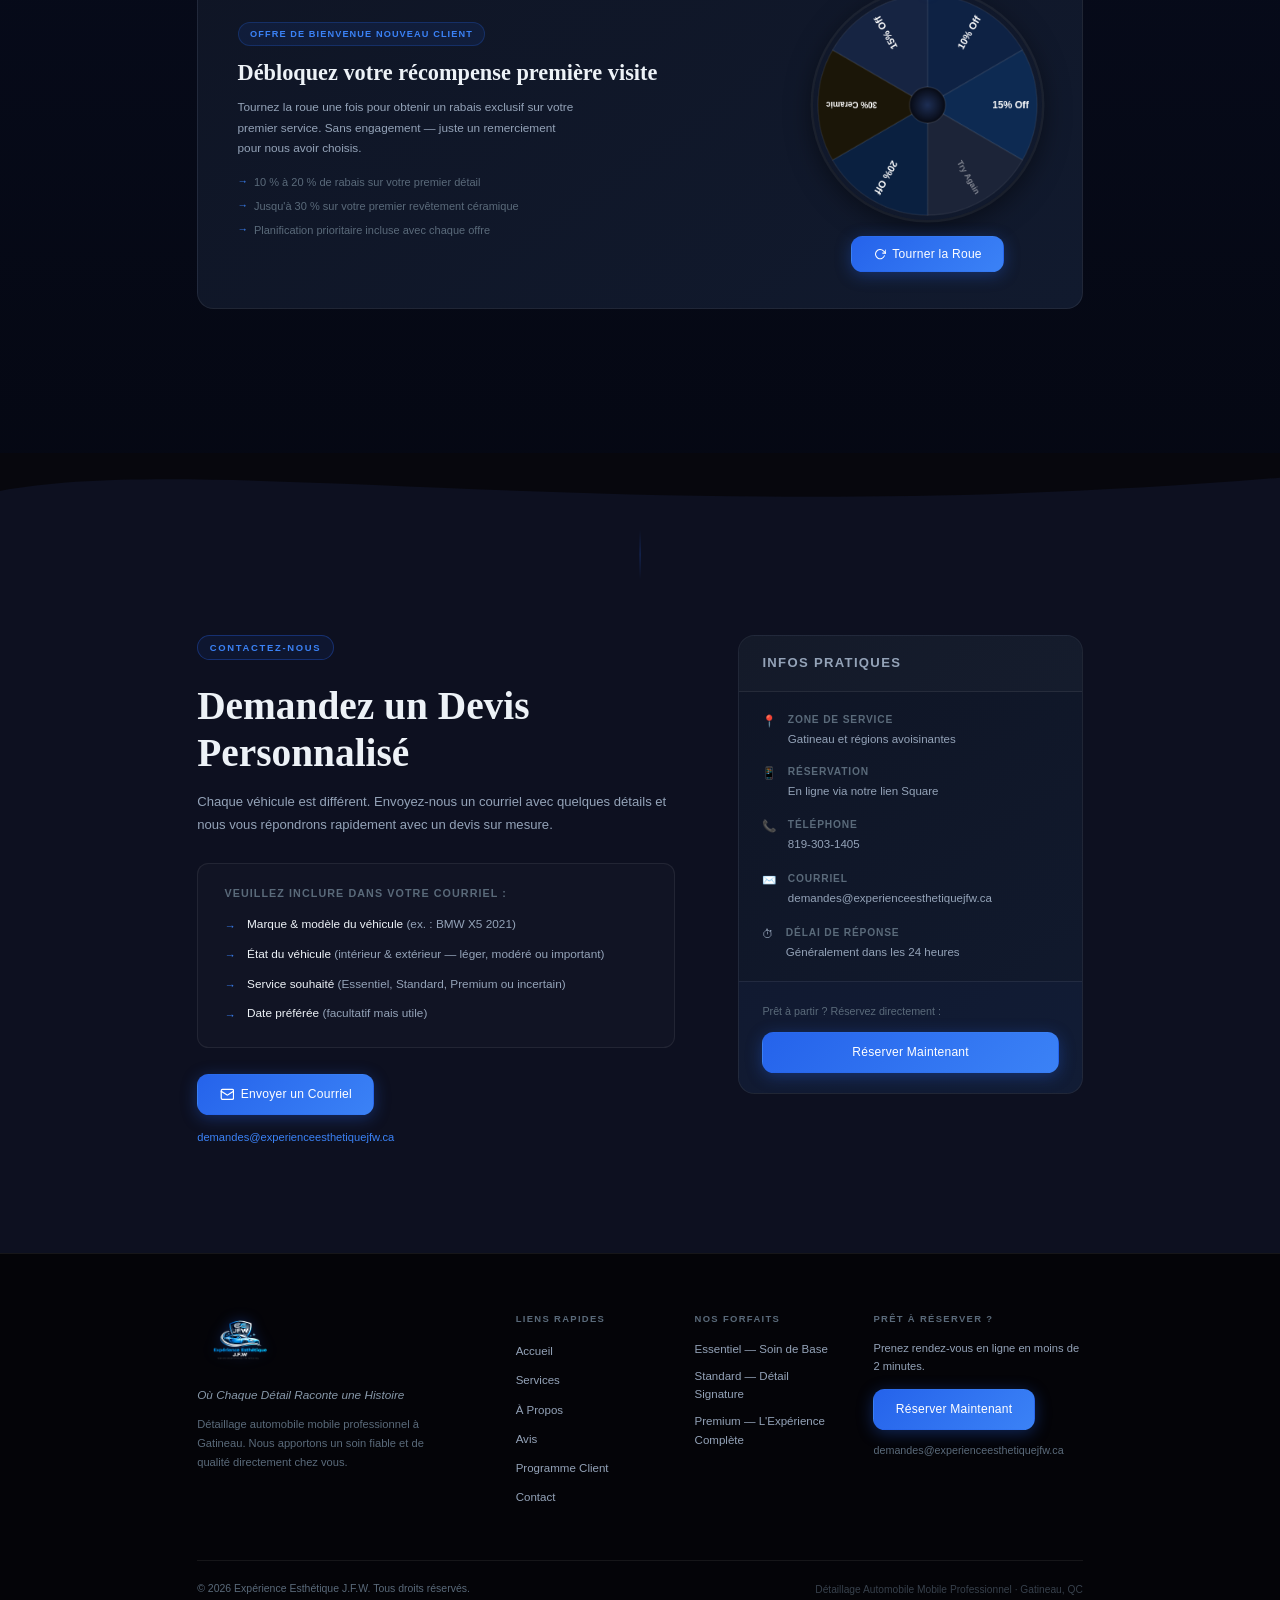
==== commit 4a4564f8: "Add canopy note, increase nav font, apply security fixes - styles.css: add .canopy-note (blue, float" ====
--- a/fr.html
+++ b/fr.html
@@ -195,6 +195,7 @@
                 <p class="section-subtitle">
                     Chaque service est effectué à la main avec des produits professionnels.
                     Nous sommes fiers de résultats que les autres négligent.
+                    <span class="canopy-note">Journée pluvieuse ? Pas de souci — nous apportons notre auvent pour que votre détailing ne soit jamais annulé.</span>
                 </p>
             </div>
 
@@ -984,8 +985,8 @@
     <div id="videoModal" class="video-modal">
         <div class="video-modal-box">
             <button class="video-modal-close">&times;</button>
-            <iframe id="modalVideo" src="" frameborder="0" allowfullscreen
-                allow="autoplay; encrypted-media; picture-in-picture"></iframe>
+            <iframe id="modalVideo" src="" frameborder="0"
+                allow="autoplay; encrypted-media; picture-in-picture; fullscreen"></iframe>
         </div>
     </div>
 
--- a/styles.css
+++ b/styles.css
@@ -226,6 +226,18 @@
     color: var(--text-secondary);
 }
 
+.canopy-note {
+    display: block;
+    margin-top: 0.6em;
+    color: #5b9bff;
+    animation: canopyFloat 3s ease-in-out infinite;
+}
+
+@keyframes canopyFloat {
+    0%, 100% { transform: translateY(0); }
+    50%       { transform: translateY(-5px); }
+}
+
 /* Decorative section divider line */
 .section::before {
     content: '';
@@ -579,7 +591,7 @@
 }
 
 .nav-links a {
-    font-size: 0.88rem;
+    font-size: 1.15rem;
     font-weight: 500;
     color: var(--text-secondary);
     padding: 6px 12px;
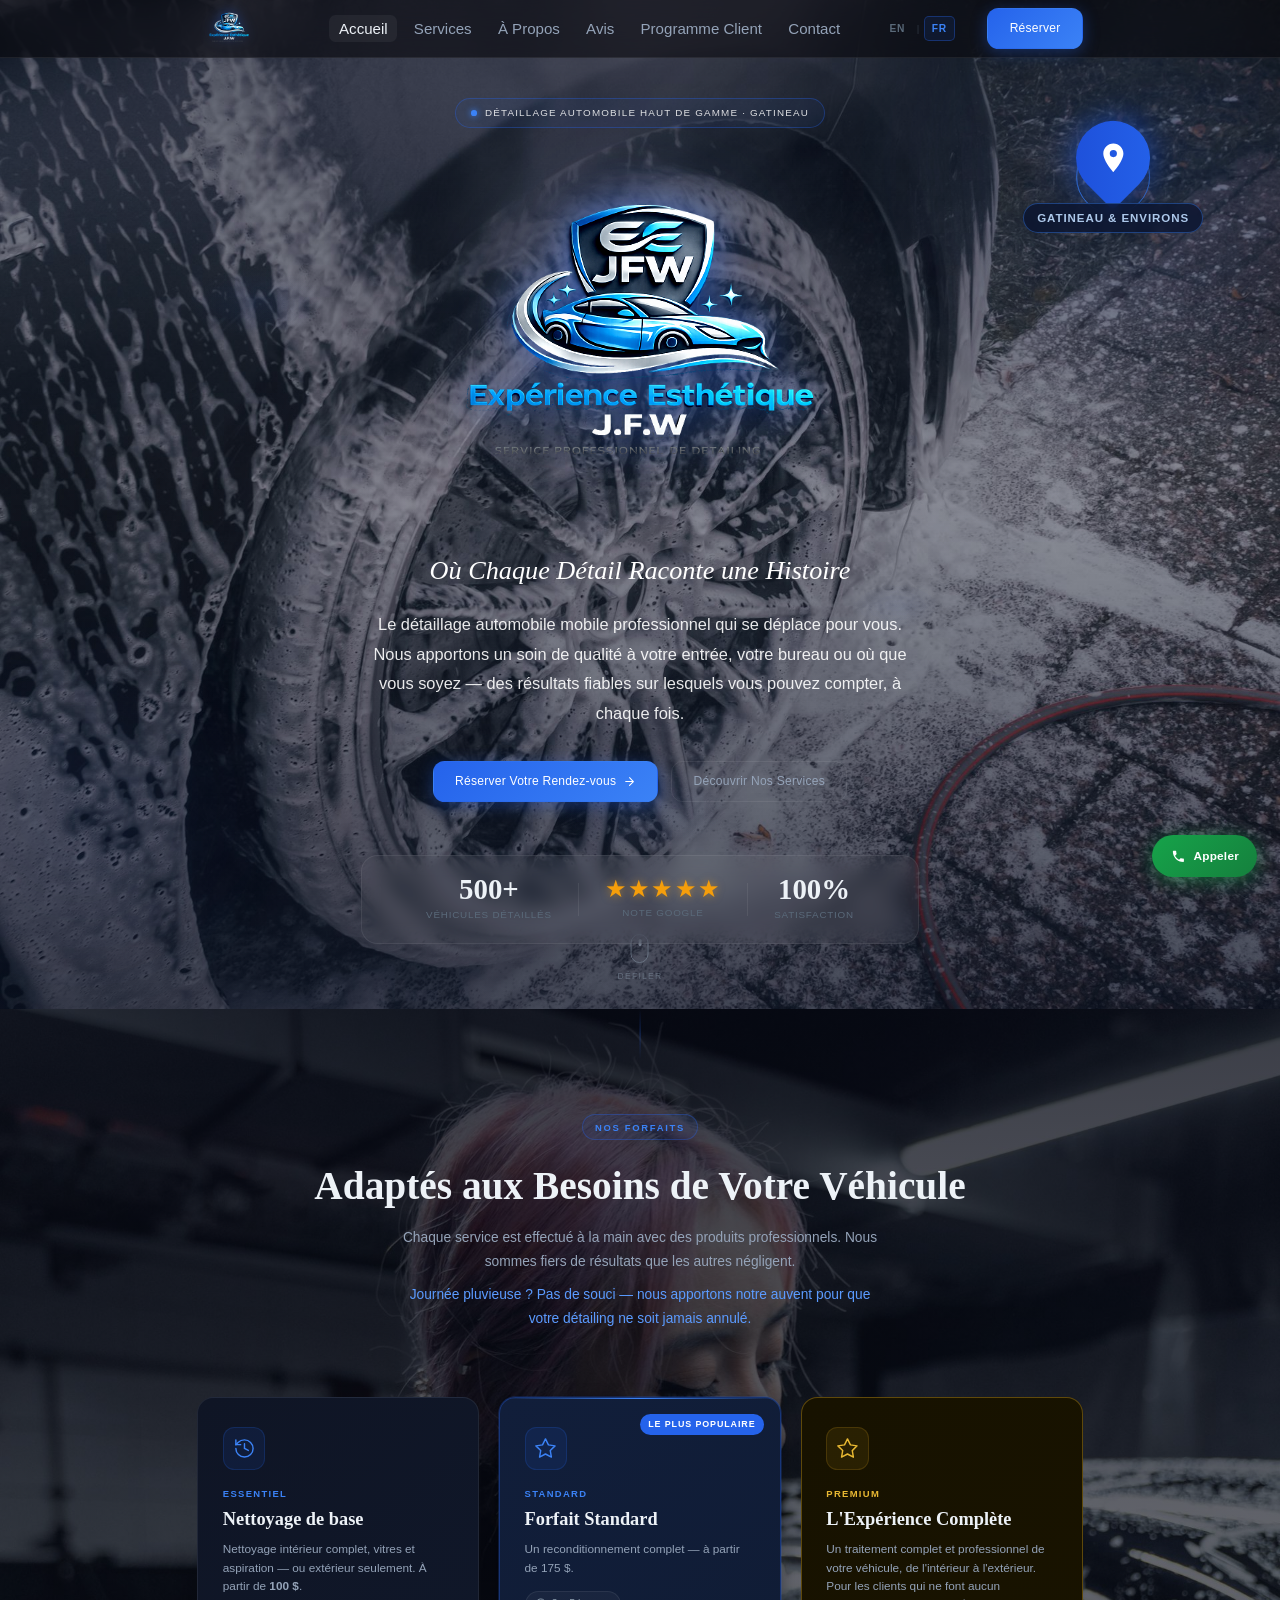
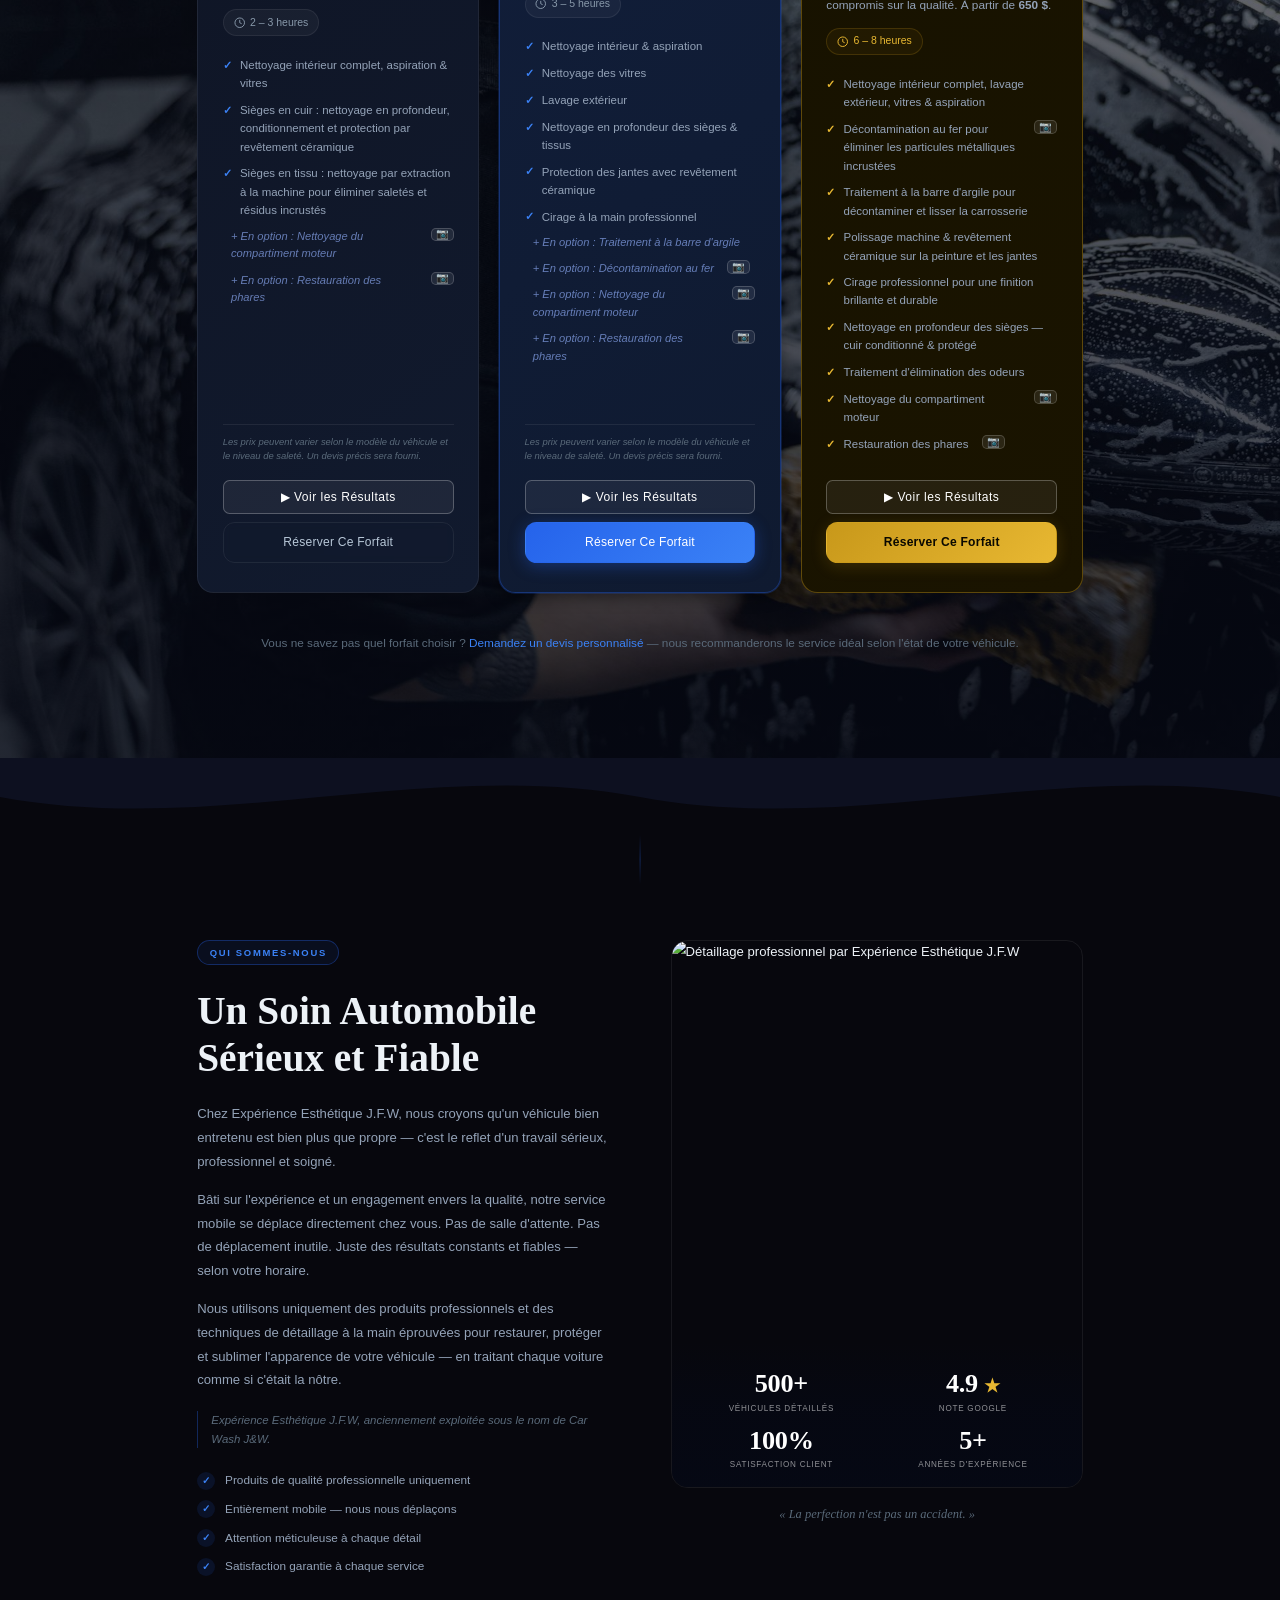
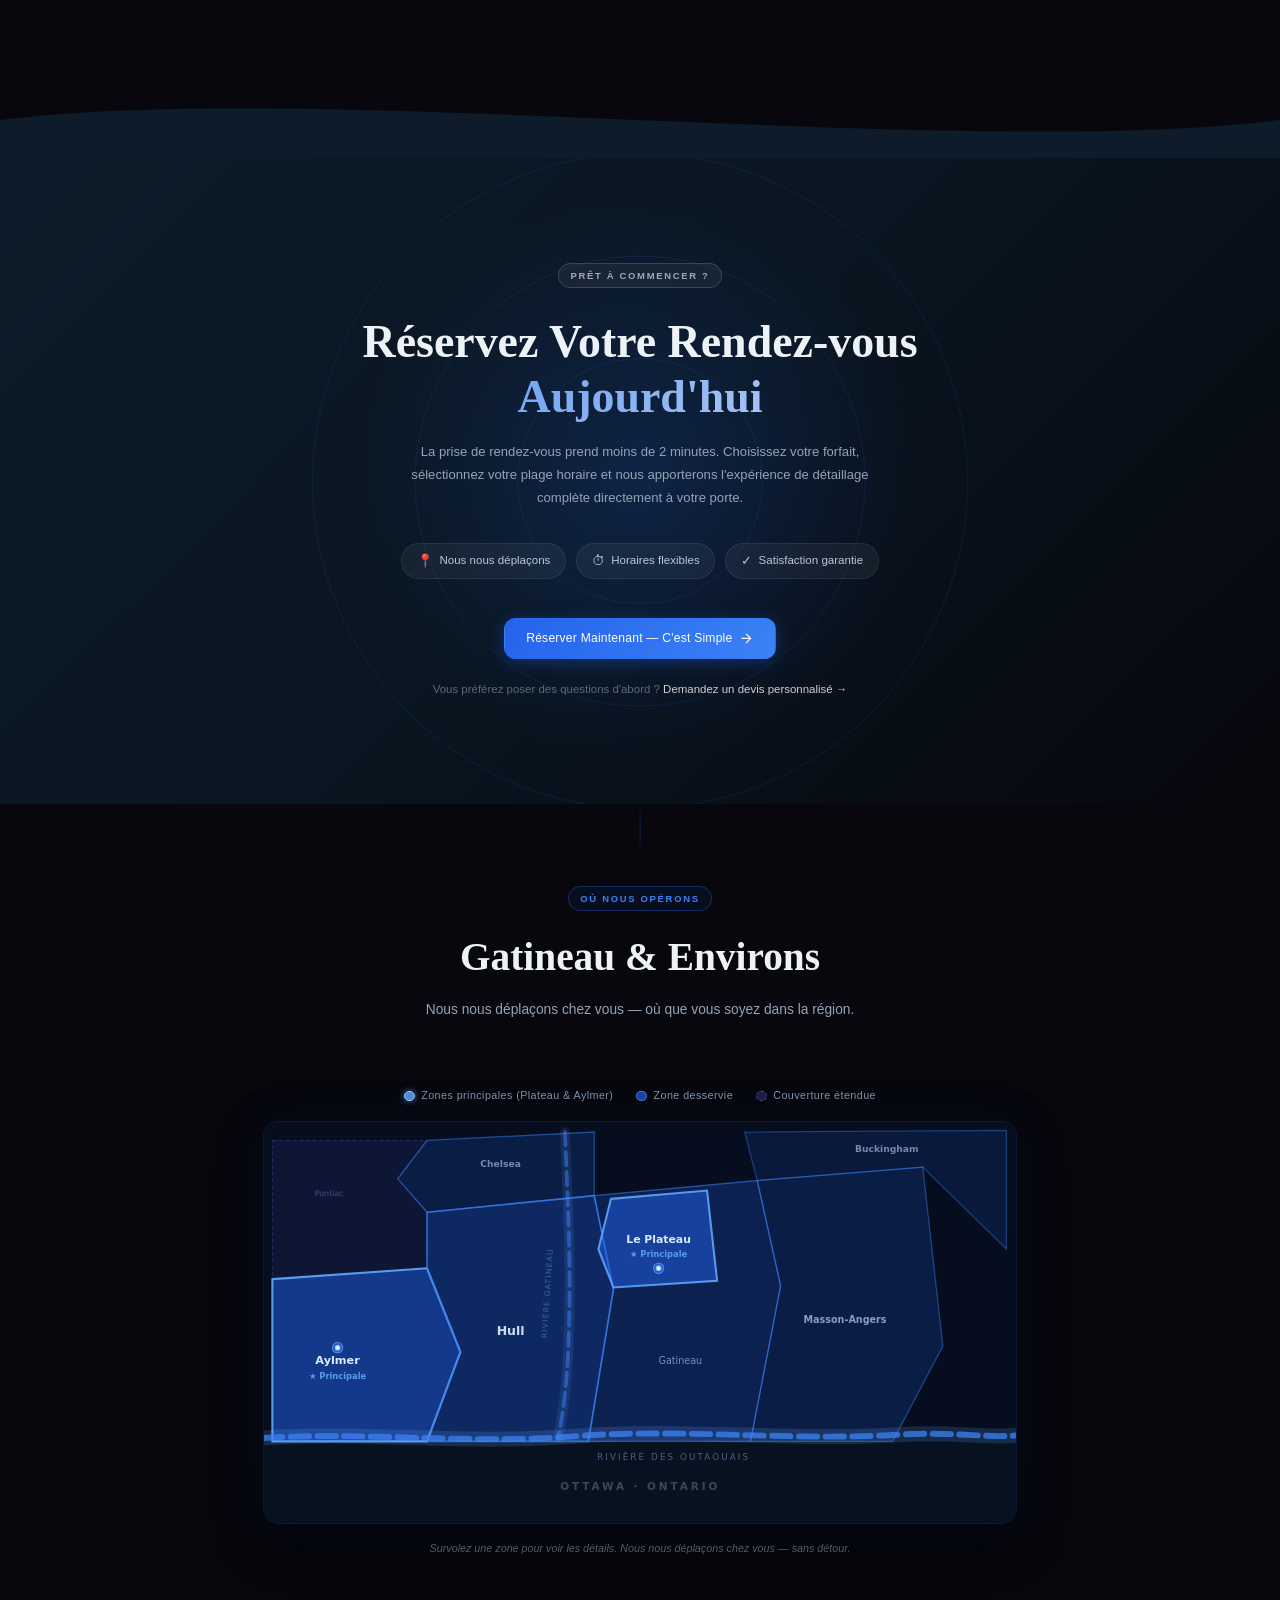
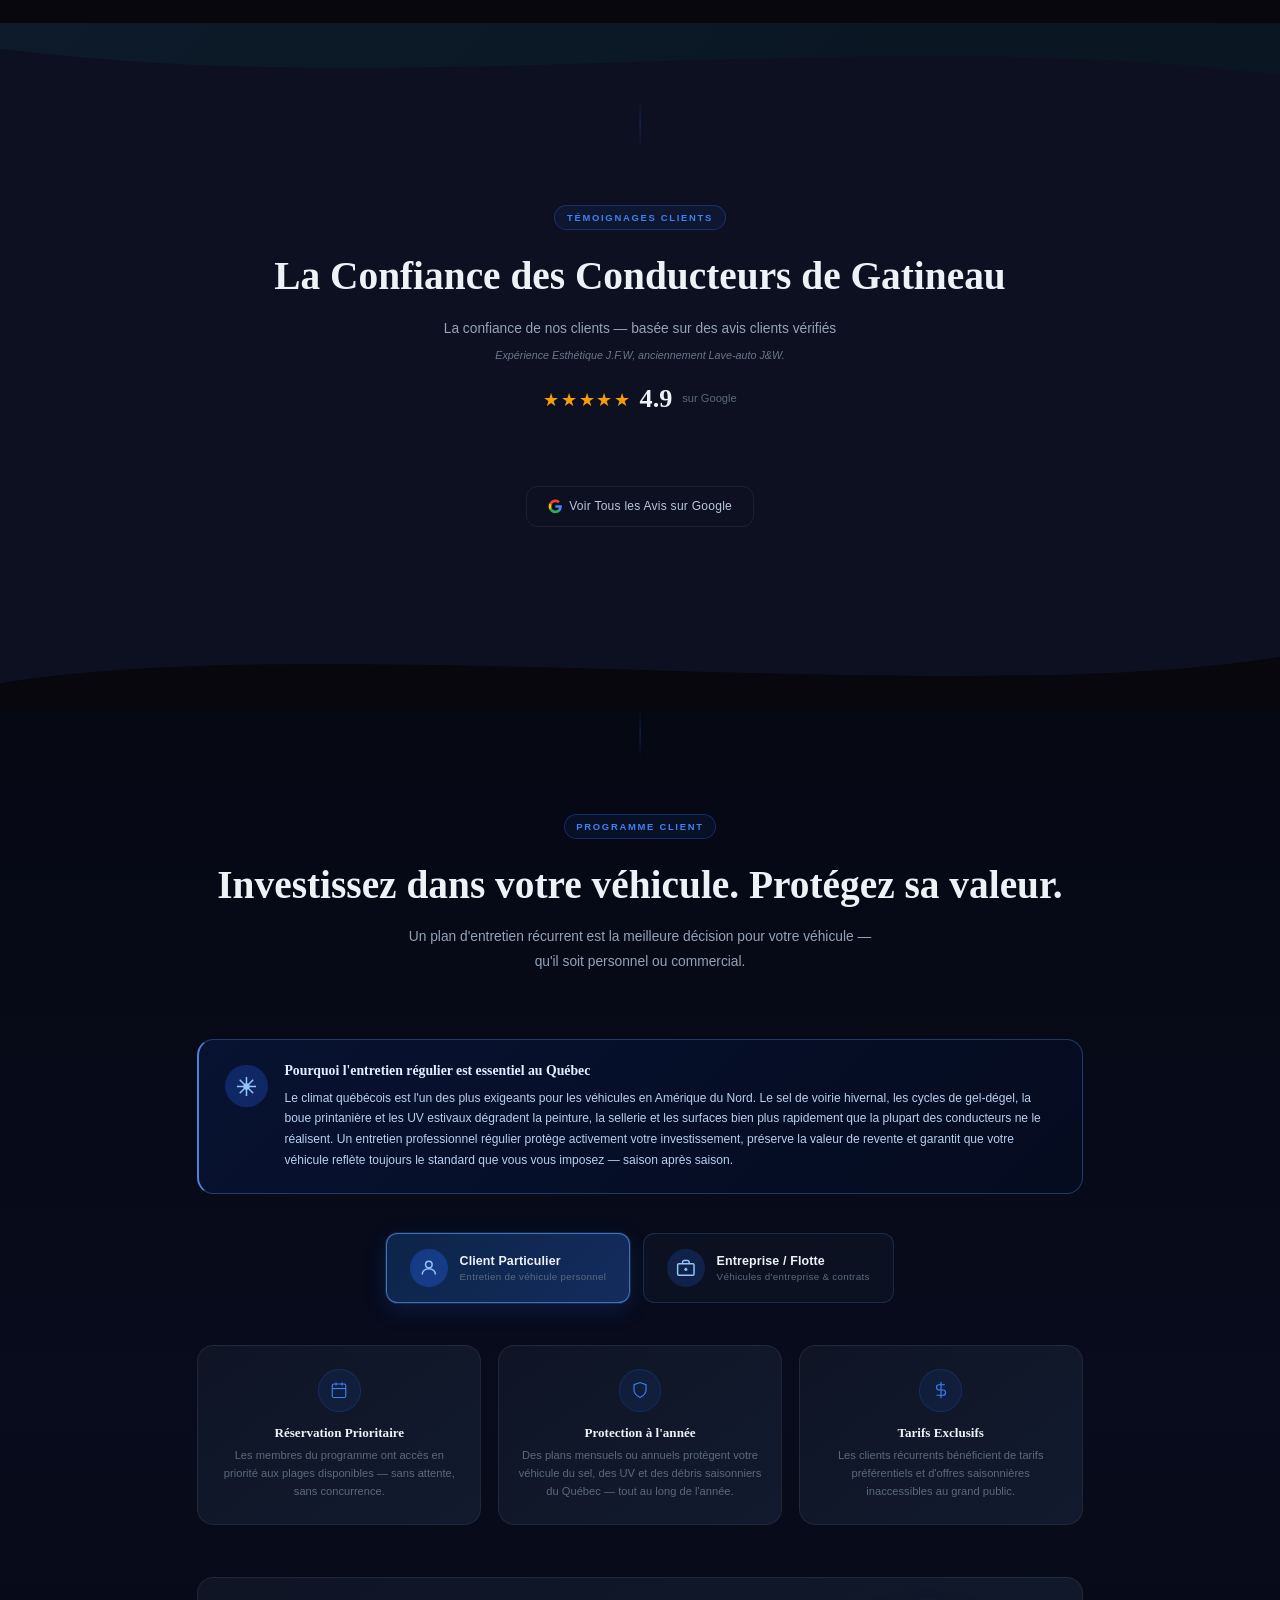
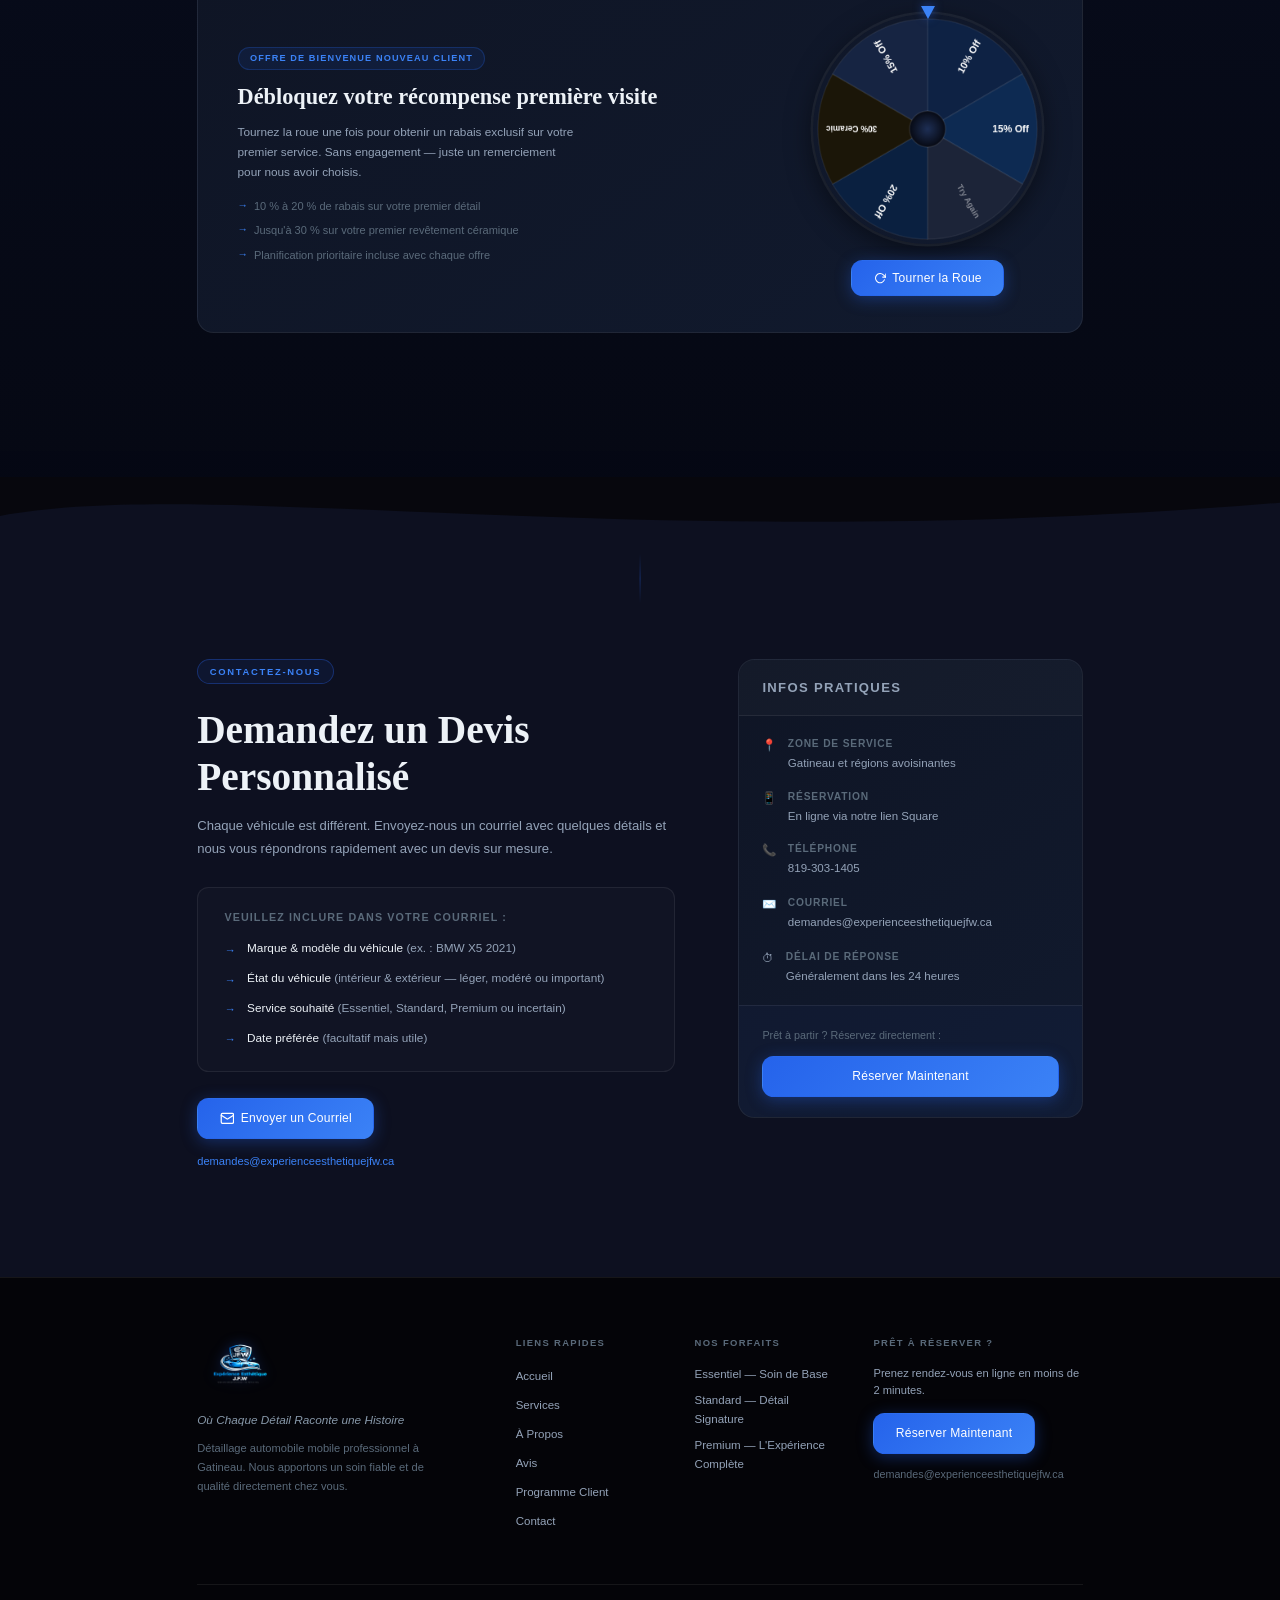
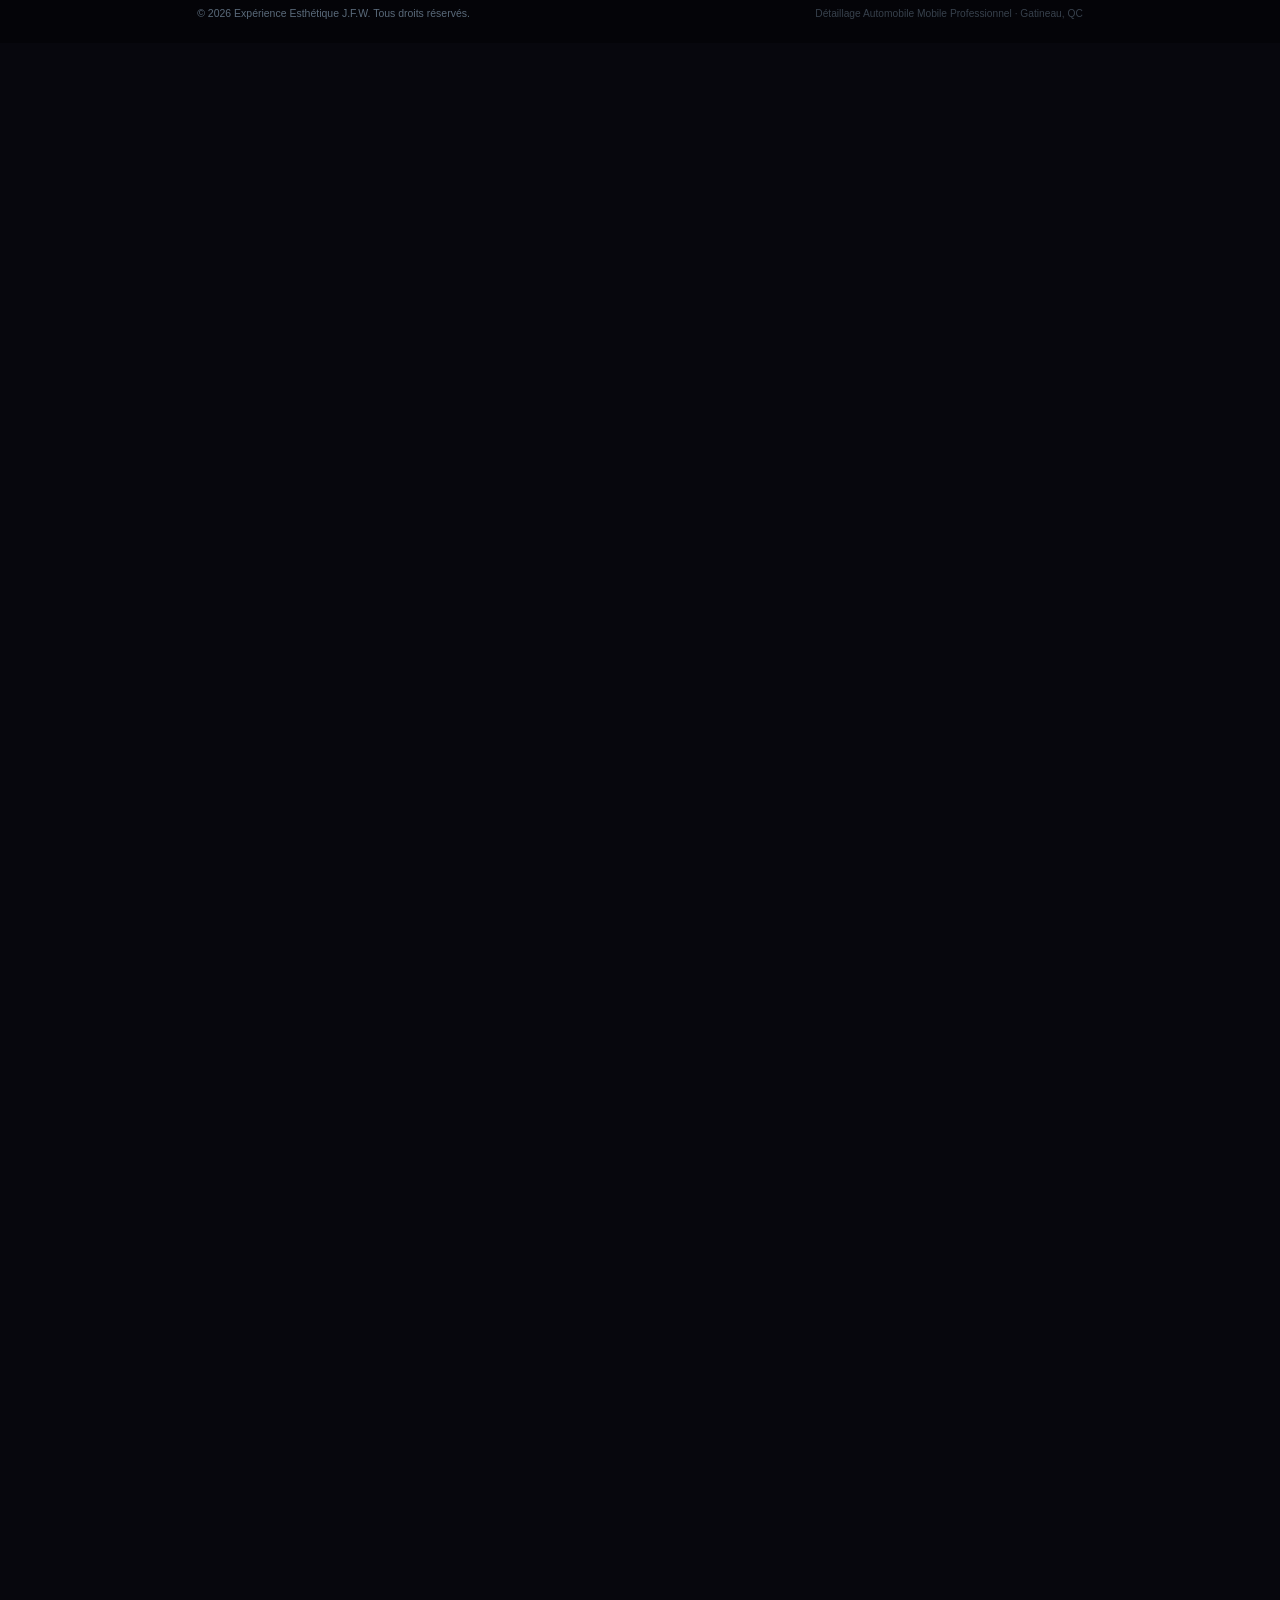
==== commit 278713b4: "Add rebrand note to reviews section (EN/FR) - index.html: "previously operating as Car Wash J&W" - f" ====
--- a/fr.html
+++ b/fr.html
@@ -530,6 +530,7 @@
                 <span class="section-label">Témoignages Clients</span>
                 <h2 class="section-title">La Confiance des Conducteurs de Gatineau</h2>
                 <p class="section-subtitle">La confiance de nos clients — basée sur des avis clients vérifiés</p>
+                <p class="reviews-rebrand-note">Expérience Esthétique J.F.W, anciennement Lave-auto J&amp;W.</p>
                 <div class="reviews-overall">
                     <div class="overall-stars" aria-label="4,8 sur 5 étoiles">
                         <span class="star star-full">★</span>
--- a/styles.css
+++ b/styles.css
@@ -226,6 +226,14 @@
     color: var(--text-secondary);
 }
 
+.reviews-rebrand-note {
+    margin-top: 0.5em;
+    font-size: 0.82rem;
+    color: var(--silver);
+    font-style: italic;
+    opacity: 0.75;
+}
+
 .canopy-note {
     display: block;
     margin-top: 0.6em;
